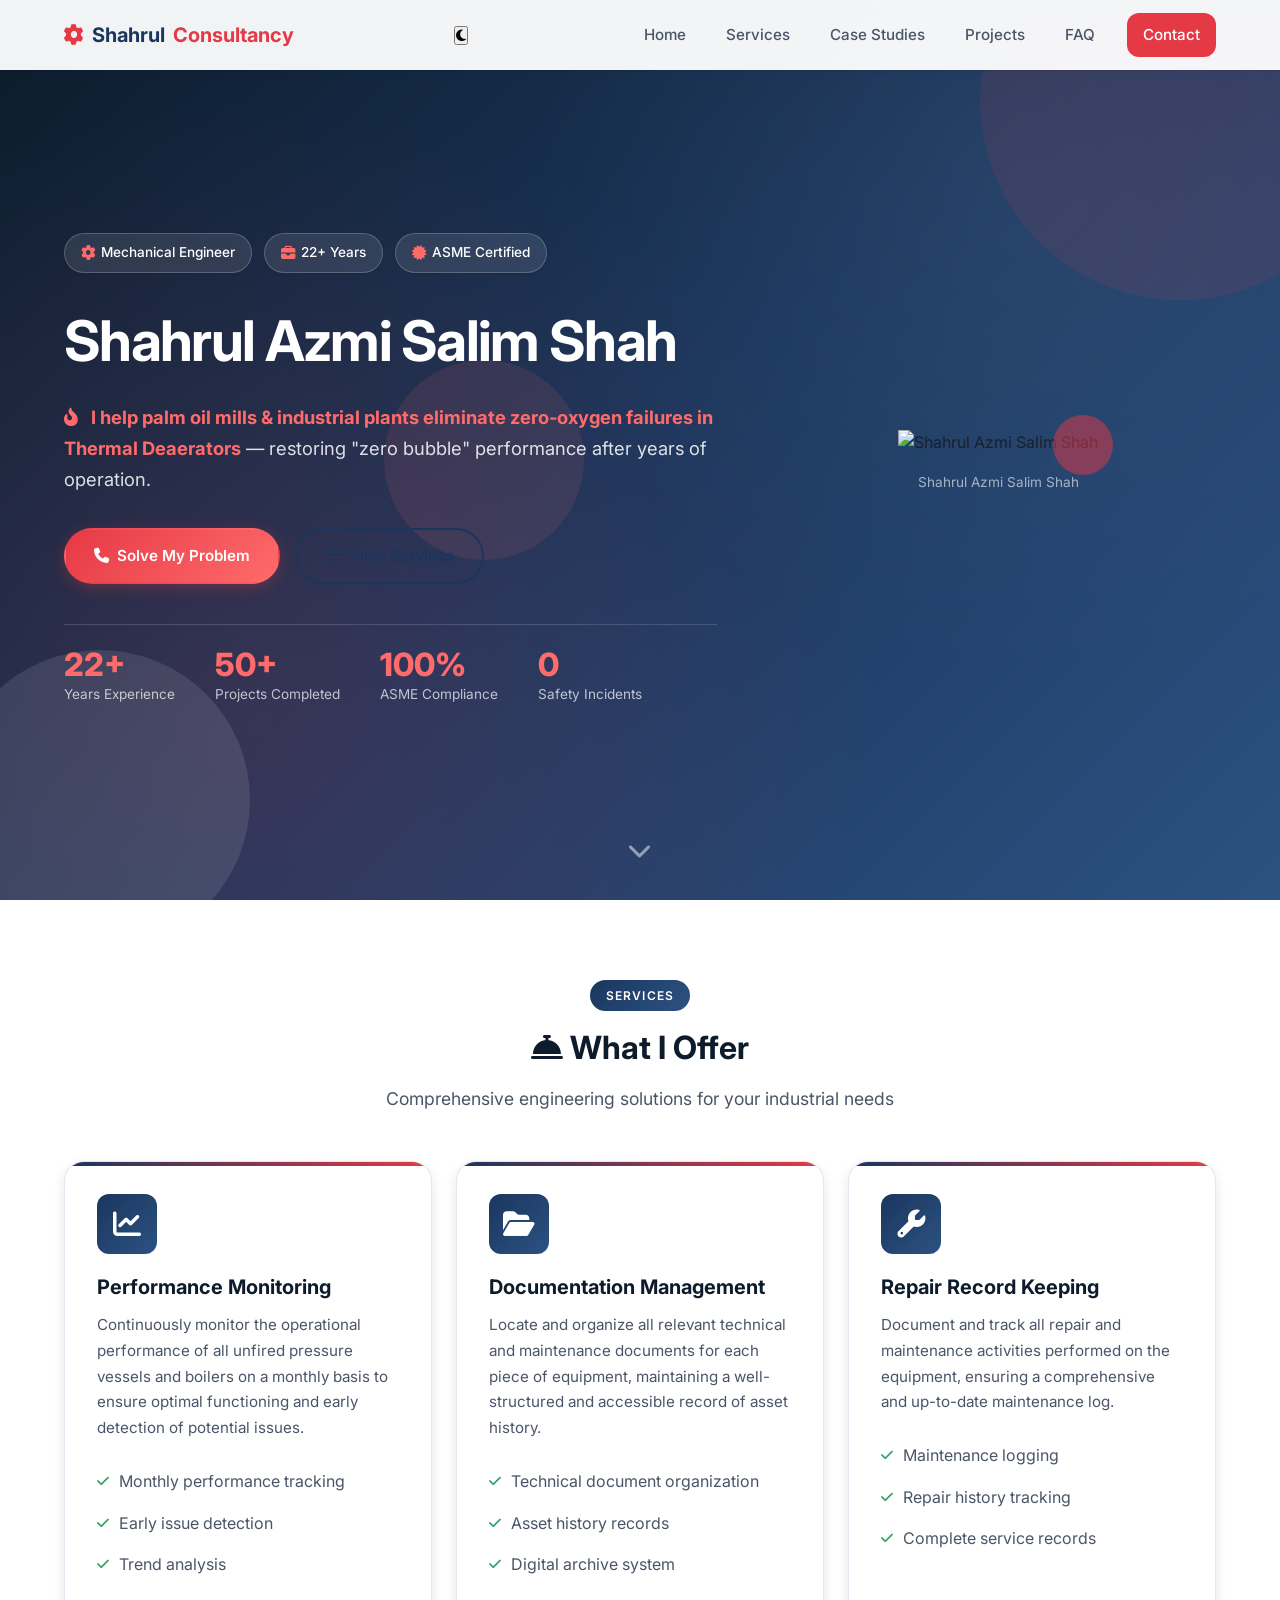
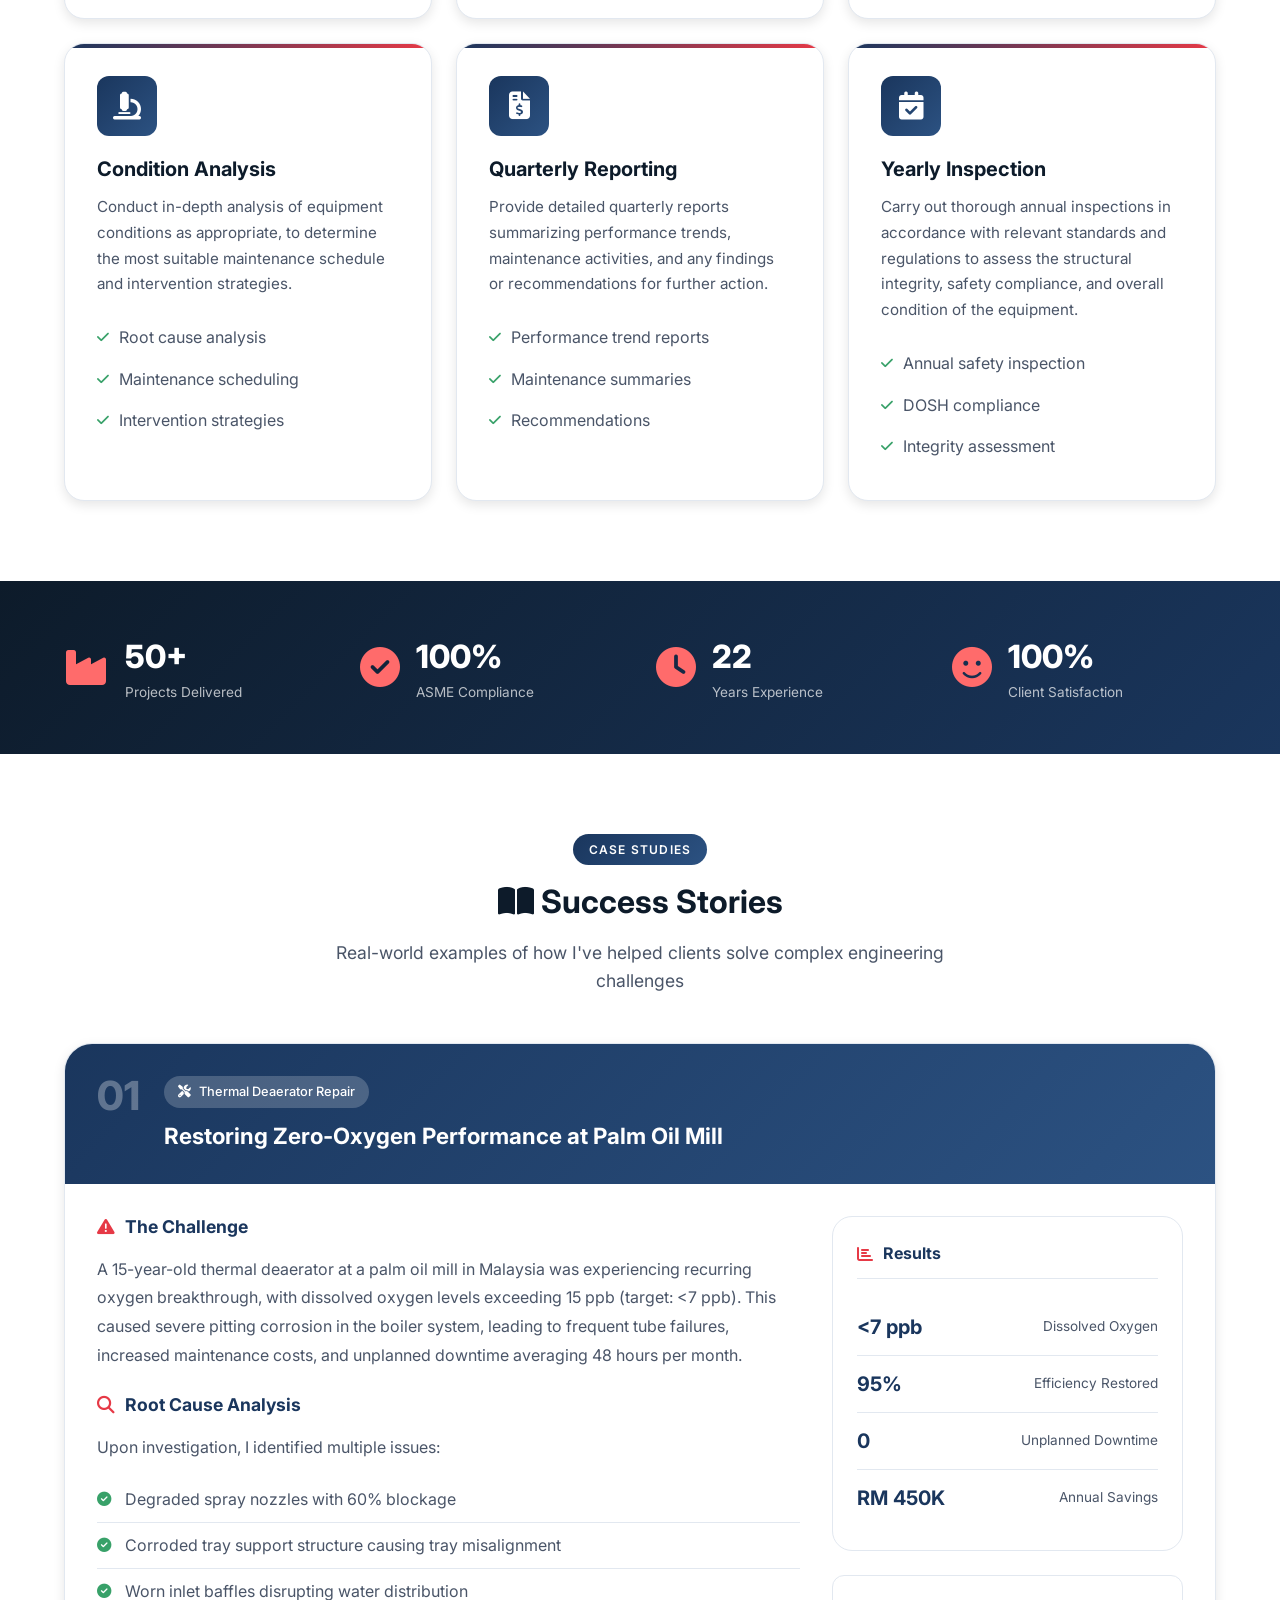
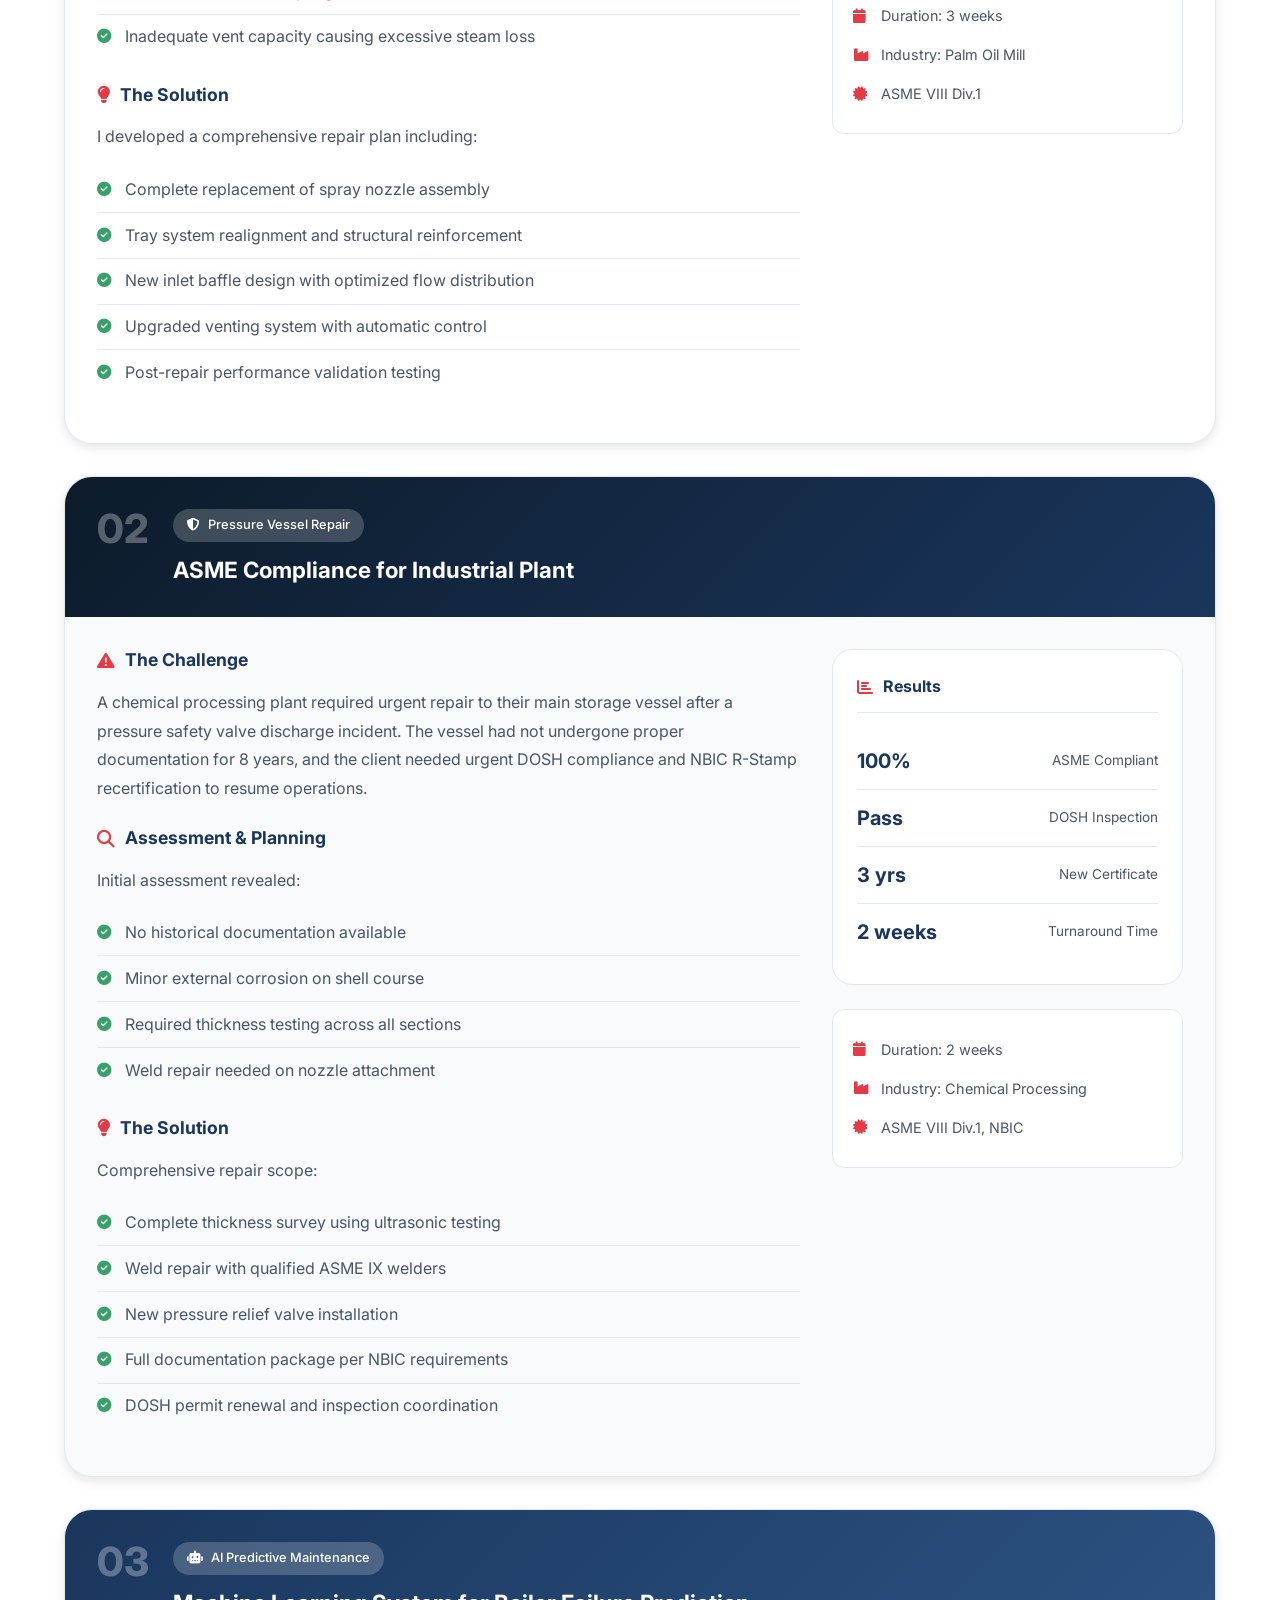
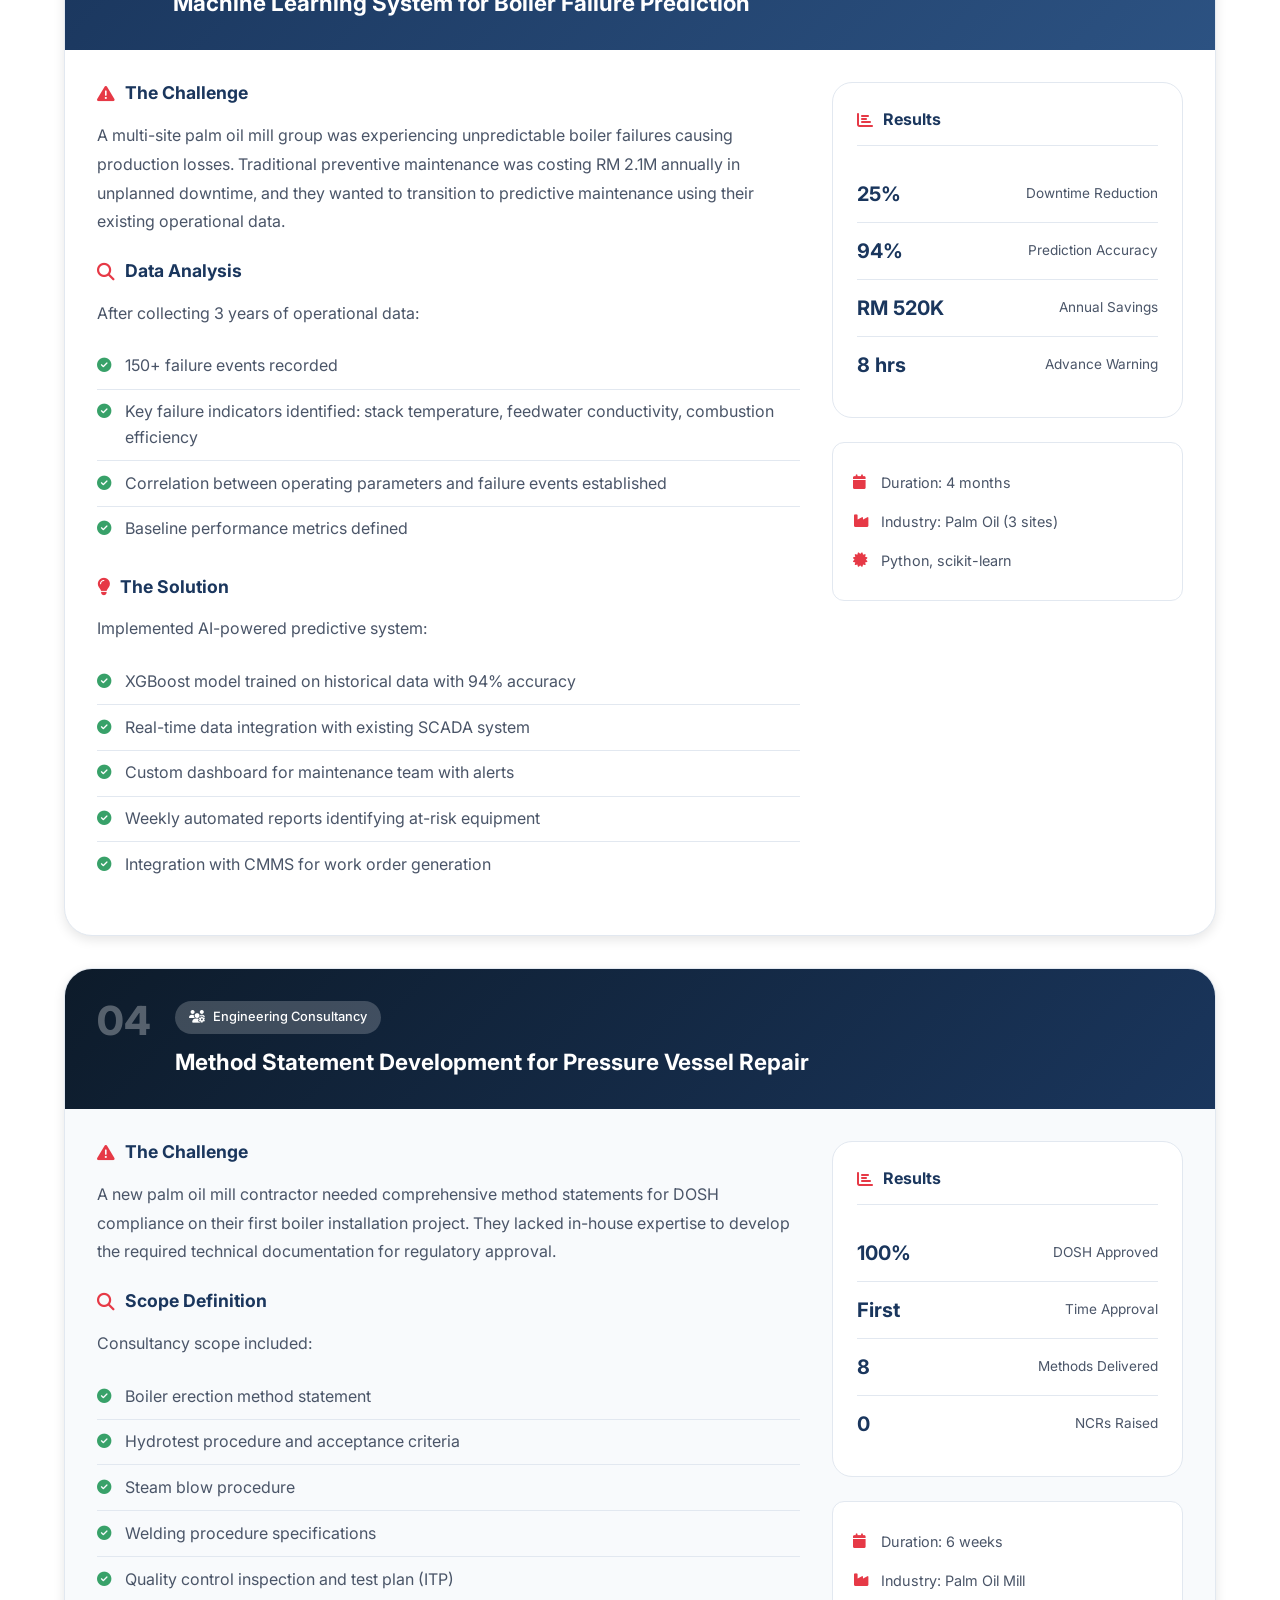
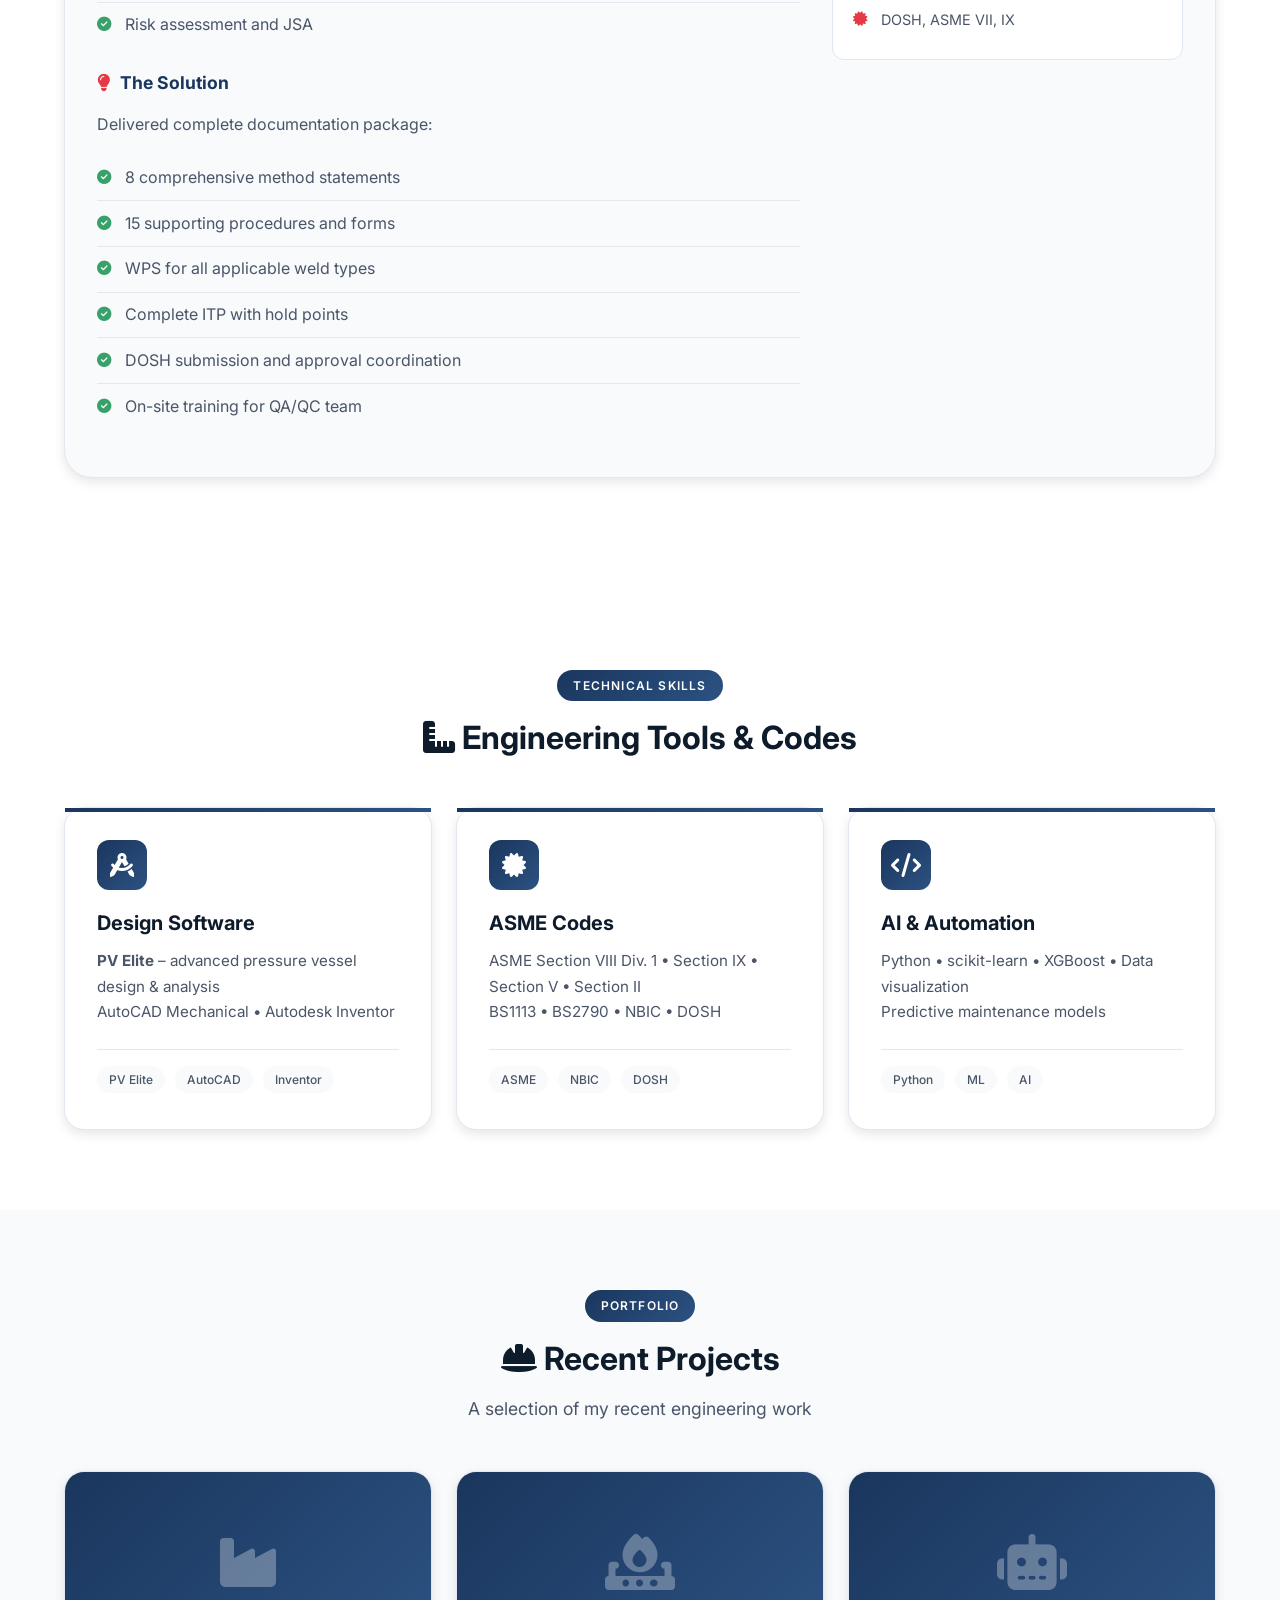
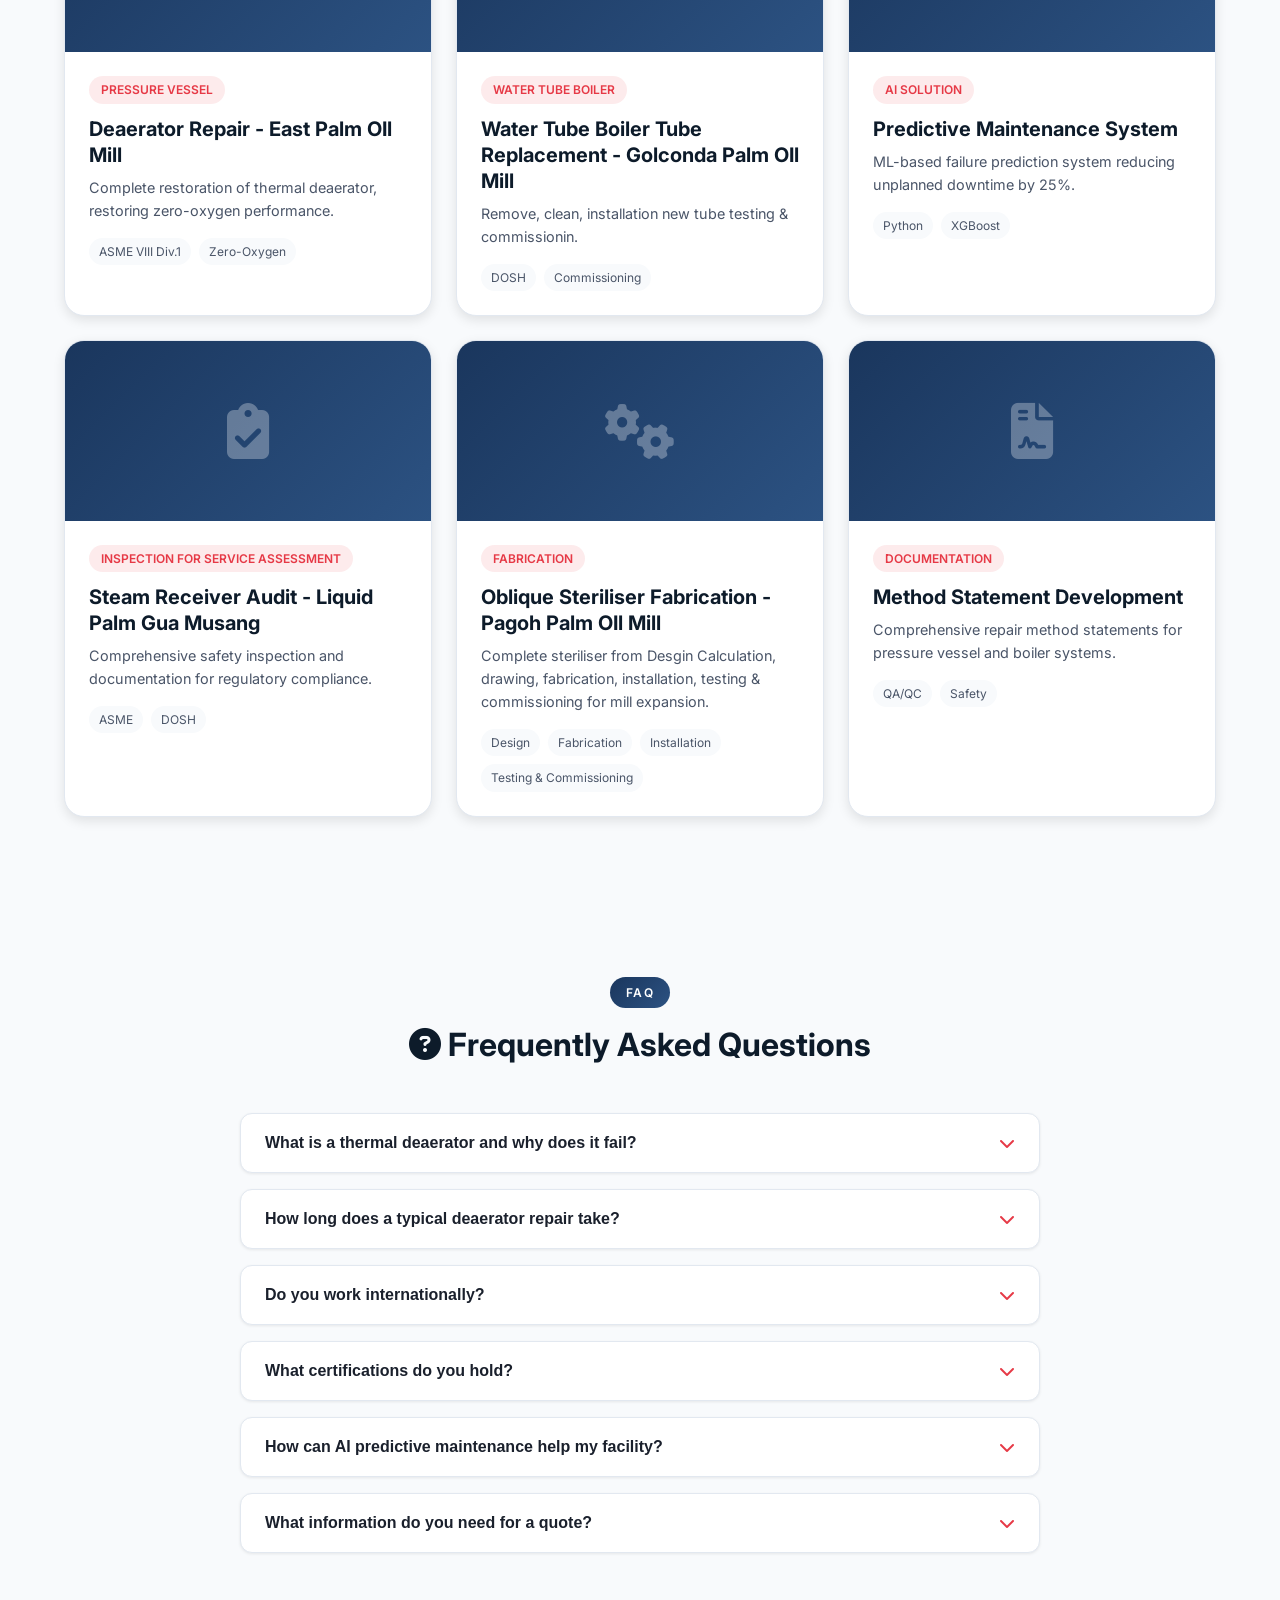
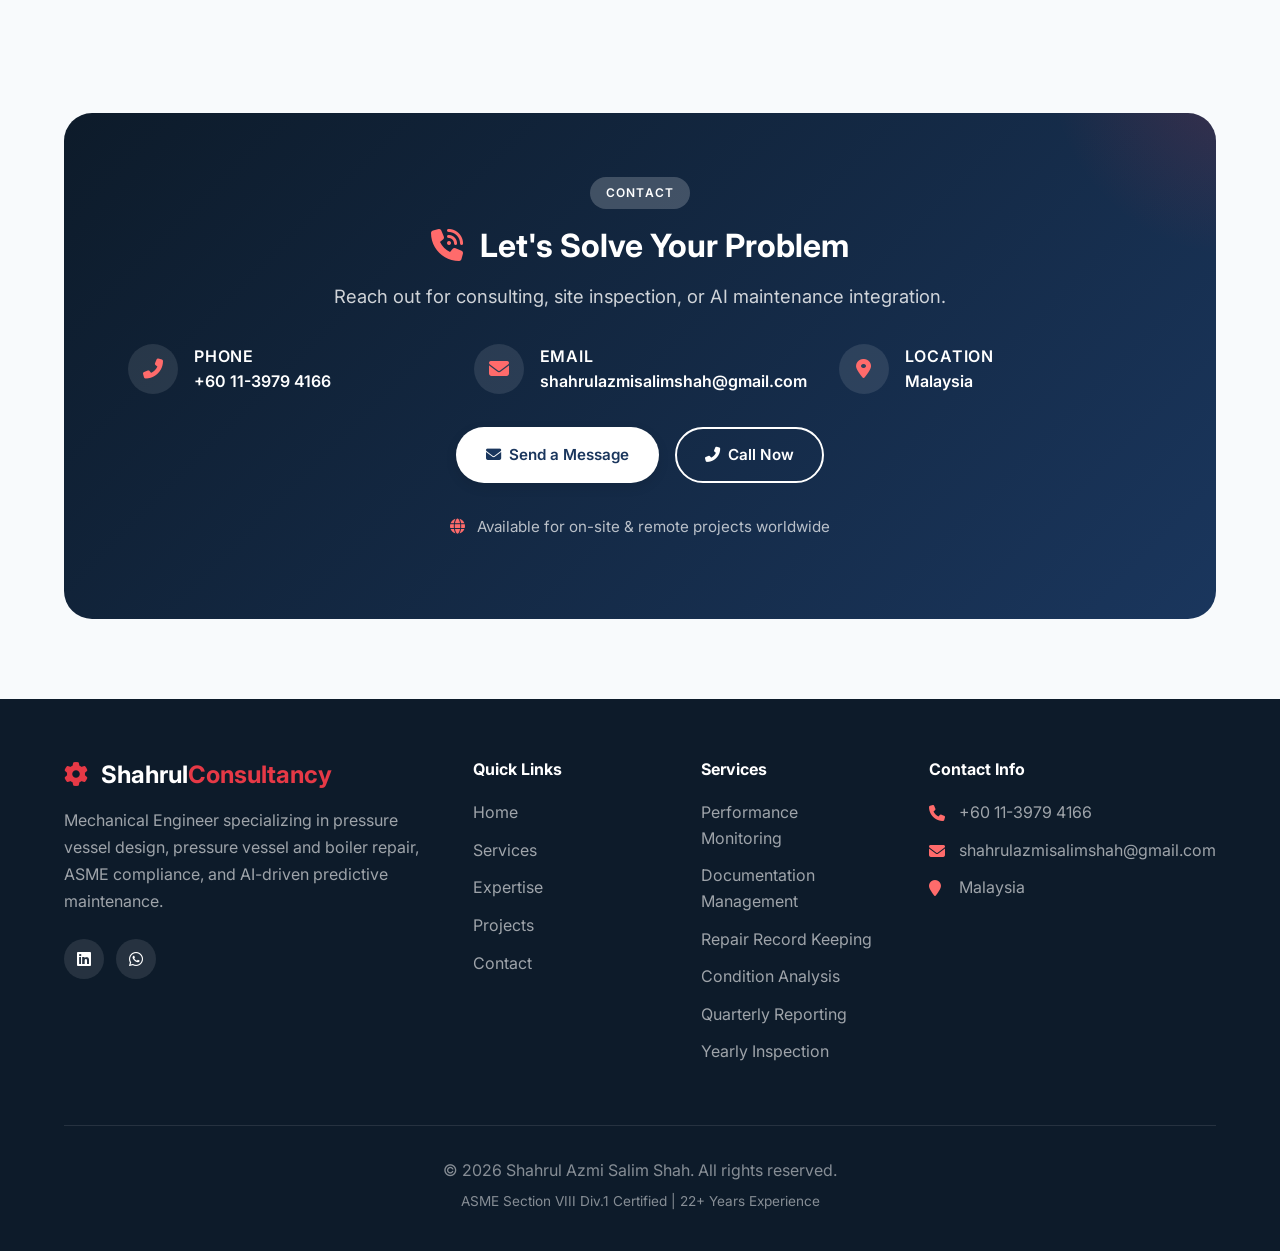
==== index.html @ de602110 "Implement dark mode toggle and update text elements Added dark mode toggle functionality and updated" ====
<!DOCTYPE html>
<html lang="en">
<head>
  <meta charset="UTF-8">
  <meta name="viewport" content="width=device-width, initial-scale=1.0">
  <title>Shahrul Azmi Salim Shah | Mechanical Engineer – Pressure Vessel & Boiler Repiar Specialist</title>
  <meta name="description" content="22+ years expertise in pressure vessel design and boiler repair, ASME pressure vessels, steam boilers, and AI predictive maintenance. I restore zero-oxygen performance for palm oil mills.">
  <link rel="stylesheet" href="style.css">
  <link href="https://fonts.googleapis.com/css2?family=Inter:opsz,wght@14..32,300;14..32,400;14..32,500;14..32,600;14..32,700;14..32,800&display=swap" rel="stylesheet">
  <link rel="stylesheet" href="https://cdnjs.cloudflare.com/ajax/libs/font-awesome/6.5.1/css/all.min.css">
  <link rel="icon" type="image/svg+xml" href="data:image/svg+xml,<svg xmlns='http://www.w3.org/2000/svg' viewBox='0 0 100 100'><text y='.9em' font-size='90'>⚙️</text></svg>">
</head>
<body>

<!-- Navigation -->
<nav class="navbar" id="navbar">
  <div class="container nav-container">
    <a href="#" class="nav-logo">
      <i class="fas fa-cog"></i> Shahrul<span>Consultancy</span>
    </a>
    <button class="theme-toggle" id="themeToggle" aria-label="Toggle dark mode">
      <i class="fas fa-moon"></i>
    </button>
    <button class="nav-toggle" id="navToggle" aria-label="Toggle navigation">
      <span></span>
      <span></span>
      <span></span>
    </button>
    <ul class="nav-menu" id="navMenu">
      <li><a href="#home" class="nav-link active">Home</a></li>
      <li><a href="#services" class="nav-link">Services</a></li>
      
      <li><a href="#casestudies" class="nav-link">Case Studies</a></li>
      <li><a href="#projects" class="nav-link">Projects</a></li>
      
      <li><a href="#faq" class="nav-link">FAQ</a></li>
      <li><a href="#contact" class="nav-link nav-cta">Contact</a></li>
    </ul>
  </div>
</nav>

<!-- Hero Section -->
<header class="hero" id="home">
  <div class="hero-bg-pattern"></div>
  <div class="hero-bg-shapes">
    <div class="shape shape-1"></div>
    <div class="shape shape-2"></div>
    <div class="shape shape-3"></div>
  </div>
  <div class="container hero-grid">
    <div class="hero-content">
      <div class="badge-group">
        <span class="badge"><i class="fas fa-cog"></i> Mechanical Engineer</span>
        <span class="badge badge-accent"><i class="fas fa-briefcase"></i> 22+ Years</span>
        <span class="badge"><i class="fas fa-certificate"></i> ASME Certified</span>
      </div>
      <h1>Shahrul Azmi Salim Shah</h1>
      <p class="subhead">
        <i class="fas fa-fire-flame-curved highlight-icon"></i> <strong class="highlight">I help palm oil mills & industrial plants eliminate zero‑oxygen failures in Thermal Deaerators</strong> — restoring "zero bubble" performance after years of operation.
      </p>
      <div class="hero-buttons">
        <a href="#contact" class="btn btn-primary"><i class="fas fa-phone"></i> Solve My Problem</a>
        <a href="#services" class="btn btn-outline"><i class="fas fa-list-ul"></i> View Services</a>
      </div>
      <div class="hero-stats">
        <div class="stat-item">
          <span class="stat-number">22+</span>
          <span class="stat-label">Years Experience</span>
        </div>
        <div class="stat-item">
          <span class="stat-number">50+</span>
          <span class="stat-label">Projects Completed</span>
        </div>
        <div class="stat-item">
          <span class="stat-number">100%</span>
          <span class="stat-label">ASME Compliance</span>
        </div>
        <div class="stat-item">
          <span class="stat-number">0</span>
          <span class="stat-label">Safety Incidents</span>
        </div>
      </div>
    </div>
    <div class="hero-photo">
      <div class="photo-wrapper">
        <div class="photo-img">
          <img src="../OneDrive/Documents/folder 2026/logo/my_photo.png" alt="Shahrul Azmi Salim Shah" width="180" height="200" />
        </div>
        <div class="photo-accent"></div>
      </div>
      <p class="photo-caption">Shahrul Azmi Salim Shah</p>
    </div>
  </div>
  <div class="hero-scroll">
    <a href="#services">
      <i class="fas fa-chevron-down"></i>
    </a>
  </div>
</header>

<main>
  <!-- Services Section -->
  <section id="services" class="section-light">
    <div class="container">
      <div class="section-header">
        <span class="section-tag">Services</span>
        <h2><i class="fas fa-concierge-bell"></i> What I Offer</h2>
        <p class="section-desc">Comprehensive engineering solutions for your industrial needs</p>
      </div>
      <div class="services-grid">
        <div class="service-card">
          <div class="service-icon"><i class="fas fa-chart-line"></i></div>
          <h3>Performance Monitoring</h3>
          <p>Continuously monitor the operational performance of all unfired pressure vessels and boilers on a monthly basis to ensure optimal functioning and early detection of potential issues.</p>
          <ul class="service-features">
            <li><i class="fas fa-check"></i> Monthly performance tracking</li>
            <li><i class="fas fa-check"></i> Early issue detection</li>
            <li><i class="fas fa-check"></i> Trend analysis</li>
          </ul>
        </div>
        <div class="service-card">
          <div class="service-icon"><i class="fas fa-folder-open"></i></div>
          <h3>Documentation Management</h3>
          <p>Locate and organize all relevant technical and maintenance documents for each piece of equipment, maintaining a well-structured and accessible record of asset history.</p>
          <ul class="service-features">
            <li><i class="fas fa-check"></i> Technical document organization</li>
            <li><i class="fas fa-check"></i> Asset history records</li>
            <li><i class="fas fa-check"></i> Digital archive system</li>
          </ul>
        </div>
        <div class="service-card">
          <div class="service-icon"><i class="fas fa-wrench"></i></div>
          <h3>Repair Record Keeping</h3>
          <p>Document and track all repair and maintenance activities performed on the equipment, ensuring a comprehensive and up-to-date maintenance log.</p>
          <ul class="service-features">
            <li><i class="fas fa-check"></i> Maintenance logging</li>
            <li><i class="fas fa-check"></i> Repair history tracking</li>
            <li><i class="fas fa-check"></i> Complete service records</li>
          </ul>
        </div>
        <div class="service-card">
          <div class="service-icon"><i class="fas fa-microscope"></i></div>
          <h3>Condition Analysis</h3>
          <p>Conduct in-depth analysis of equipment conditions as appropriate, to determine the most suitable maintenance schedule and intervention strategies.</p>
          <ul class="service-features">
            <li><i class="fas fa-check"></i> Root cause analysis</li>
            <li><i class="fas fa-check"></i> Maintenance scheduling</li>
            <li><i class="fas fa-check"></i> Intervention strategies</li>
          </ul>
        </div>
        <div class="service-card">
          <div class="service-icon"><i class="fas fa-file-invoice-dollar"></i></div>
          <h3>Quarterly Reporting</h3>
          <p>Provide detailed quarterly reports summarizing performance trends, maintenance activities, and any findings or recommendations for further action.</p>
          <ul class="service-features">
            <li><i class="fas fa-check"></i> Performance trend reports</li>
            <li><i class="fas fa-check"></i> Maintenance summaries</li>
            <li><i class="fas fa-check"></i> Recommendations</li>
          </ul>
        </div>
        <div class="service-card">
          <div class="service-icon"><i class="fas fa-calendar-check"></i></div>
          <h3>Yearly Inspection</h3>
          <p>Carry out thorough annual inspections in accordance with relevant standards and regulations to assess the structural integrity, safety compliance, and overall condition of the equipment.</p>
          <ul class="service-features">
            <li><i class="fas fa-check"></i> Annual safety inspection</li>
            <li><i class="fas fa-check"></i> DOSH compliance</li>
            <li><i class="fas fa-check"></i> Integrity assessment</li>
          </ul>
        </div>
      </div>
    </div>
  </section>

  <!-- Stats Banner -->
  <section class="stats-banner">
    <div class="container">
      <div class="stats-grid">
        <div class="stat-banner-item">
          <i class="fas fa-industry"></i>
          <div class="stat-banner-content">
            <span class="stat-banner-number">50+</span>
            <span class="stat-banner-label">Projects Delivered</span>
          </div>
        </div>
        <div class="stat-banner-item">
          <i class="fas fa-check-circle"></i>
          <div class="stat-banner-content">
            <span class="stat-banner-number">100%</span>
            <span class="stat-banner-label">ASME Compliance</span>
          </div>
        </div>
        <div class="stat-banner-item">
          <i class="fas fa-clock"></i>
          <div class="stat-banner-content">
            <span class="stat-banner-number">22</span>
            <span class="stat-banner-label">Years Experience</span>
          </div>
        </div>
        <div class="stat-banner-item">
          <i class="fas fa-smile"></i>
          <div class="stat-banner-content">
            <span class="stat-banner-number">100%</span>
            <span class="stat-banner-label">Client Satisfaction</span>
          </div>
        </div>
      </div>
    </div>
  </section>

  <!-- Case Studies Section -->
  <section id="casestudies" class="section-light">
    <div class="container">
      <div class="section-header">
        <span class="section-tag">Case Studies</span>
        <h2><i class="fas fa-book-open"></i> Success Stories</h2>
        <p class="section-desc">Real-world examples of how I've helped clients solve complex engineering challenges</p>
      </div>

      <!-- Case Study 1: Thermal Deaerator -->
      <div class="case-study">
        <div class="case-study-header">
          <div class="case-study-number">01</div>
          <div class="case-study-title-wrap">
            <span class="case-study-category"><i class="fas fa-tools"></i> Thermal Deaerator Repair</span>
            <h3>Restoring Zero-Oxygen Performance at Palm Oil Mill</h3>
          </div>
        </div>
        
        <div class="case-study-content">
          <div class="case-study-grid">
            <div class="case-study-main">
              <h4><i class="fas fa-exclamation-triangle"></i> The Challenge</h4>
              <p>A 15-year-old thermal deaerator at a palm oil mill in Malaysia was experiencing recurring oxygen breakthrough, with dissolved oxygen levels exceeding 15 ppb (target: &lt;7 ppb). This caused severe pitting corrosion in the boiler system, leading to frequent tube failures, increased maintenance costs, and unplanned downtime averaging 48 hours per month.</p>
              
              <h4><i class="fas fa-search"></i> Root Cause Analysis</h4>
              <p>Upon investigation, I identified multiple issues:</p>
              <ul class="case-study-list">
                <li>Degraded spray nozzles with 60% blockage</li>
                <li>Corroded tray support structure causing tray misalignment</li>
                <li>Worn inlet baffles disrupting water distribution</li>
                <li>Inadequate vent capacity causing excessive steam loss</li>
              </ul>

              <h4><i class="fas fa-lightbulb"></i> The Solution</h4>
              <p>I developed a comprehensive repair plan including:</p>
              <ul class="case-study-list">
                <li>Complete replacement of spray nozzle assembly</li>
                <li>Tray system realignment and structural reinforcement</li>
                <li>New inlet baffle design with optimized flow distribution</li>
                <li>Upgraded venting system with automatic control</li>
                <li>Post-repair performance validation testing</li>
              </ul>
            </div>
            <div class="case-study-sidebar">
              <div class="case-study-stats">
                <h5><i class="fas fa-chart-bar"></i> Results</h5>
                <div class="case-stat">
                  <span class="case-stat-value">&lt;7 ppb</span>
                  <span class="case-stat-label">Dissolved Oxygen</span>
                </div>
                <div class="case-stat">
                  <span class="case-stat-value">95%</span>
                  <span class="case-stat-label">Efficiency Restored</span>
                </div>
                <div class="case-stat">
                  <span class="case-stat-value">0</span>
                  <span class="case-stat-label">Unplanned Downtime</span>
                </div>
                <div class="case-stat">
                  <span class="case-stat-value">RM 450K</span>
                  <span class="case-stat-label">Annual Savings</span>
                </div>
              </div>
              <div class="case-study-meta">
                <div class="meta-item">
                  <i class="fas fa-calendar"></i>
                  <span>Duration: 3 weeks</span>
                </div>
                <div class="meta-item">
                  <i class="fas fa-industry"></i>
                  <span>Industry: Palm Oil Mill</span>
                </div>
                <div class="meta-item">
                  <i class="fas fa-certificate"></i>
                  <span>ASME VIII Div.1</span>
                </div>
              </div>
            </div>
          </div>
        </div>
      </div>

      <!-- Case Study 2: Pressure Vessel -->
      <div class="case-study case-study-alt">
        <div class="case-study-header">
          <div class="case-study-number">02</div>
          <div class="case-study-title-wrap">
            <span class="case-study-category"><i class="fas fa-shield-alt"></i> Pressure Vessel Repair</span>
            <h3>ASME Compliance for Industrial Plant</h3>
          </div>
        </div>

        <div class="case-study-content">
          <div class="case-study-grid">
            <div class="case-study-main">
              <h4><i class="fas fa-exclamation-triangle"></i> The Challenge</h4>
              <p>A chemical processing plant required urgent repair to their main storage vessel after a pressure safety valve discharge incident. The vessel had not undergone proper documentation for 8 years, and the client needed urgent DOSH compliance and NBIC R-Stamp recertification to resume operations.</p>
              
              <h4><i class="fas fa-search"></i> Assessment & Planning</h4>
              <p>Initial assessment revealed:</p>
              <ul class="case-study-list">
                <li>No historical documentation available</li>
                <li>Minor external corrosion on shell course</li>
                <li>Required thickness testing across all sections</li>
                <li>Weld repair needed on nozzle attachment</li>
              </ul>

              <h4><i class="fas fa-lightbulb"></i> The Solution</h4>
              <p>Comprehensive repair scope:</p>
              <ul class="case-study-list">
                <li>Complete thickness survey using ultrasonic testing</li>
                <li>Weld repair with qualified ASME IX welders</li>
                <li>New pressure relief valve installation</li>
                <li>Full documentation package per NBIC requirements</li>
                <li>DOSH permit renewal and inspection coordination</li>
              </ul>
            </div>
            <div class="case-study-sidebar">
              <div class="case-study-stats">
                <h5><i class="fas fa-chart-bar"></i> Results</h5>
                <div class="case-stat">
                  <span class="case-stat-value">100%</span>
                  <span class="case-stat-label">ASME Compliant</span>
                </div>
                <div class="case-stat">
                  <span class="case-stat-value">Pass</span>
                  <span class="case-stat-label">DOSH Inspection</span>
                </div>
                <div class="case-stat">
                  <span class="case-stat-value">3 yrs</span>
                  <span class="case-stat-label">New Certificate</span>
                </div>
                <div class="case-stat">
                  <span class="case-stat-value">2 weeks</span>
                  <span class="case-stat-label">Turnaround Time</span>
                </div>
              </div>
              <div class="case-study-meta">
                <div class="meta-item">
                  <i class="fas fa-calendar"></i>
                  <span>Duration: 2 weeks</span>
                </div>
                <div class="meta-item">
                  <i class="fas fa-industry"></i>
                  <span>Industry: Chemical Processing</span>
                </div>
                <div class="meta-item">
                  <i class="fas fa-certificate"></i>
                  <span>ASME VIII Div.1, NBIC</span>
                </div>
              </div>
            </div>
          </div>
        </div>
      </div>

      <!-- Case Study 3: AI Predictive Maintenance -->
      <div class="case-study">
        <div class="case-study-header">
          <div class="case-study-number">03</div>
          <div class="case-study-title-wrap">
            <span class="case-study-category"><i class="fas fa-robot"></i> AI Predictive Maintenance</span>
            <h3>Machine Learning System for Boiler Failure Prediction</h3>
          </div>
        </div>
        
        <div class="case-study-content">
          <div class="case-study-grid">
            <div class="case-study-main">
              <h4><i class="fas fa-exclamation-triangle"></i> The Challenge</h4>
              <p>A multi-site palm oil mill group was experiencing unpredictable boiler failures causing production losses. Traditional preventive maintenance was costing RM 2.1M annually in unplanned downtime, and they wanted to transition to predictive maintenance using their existing operational data.</p>
              
              <h4><i class="fas fa-search"></i> Data Analysis</h4>
              <p>After collecting 3 years of operational data:</p>
              <ul class="case-study-list">
                <li>150+ failure events recorded</li>
                <li>Key failure indicators identified: stack temperature, feedwater conductivity, combustion efficiency</li>
                <li>Correlation between operating parameters and failure events established</li>
                <li>Baseline performance metrics defined</li>
              </ul>

              <h4><i class="fas fa-lightbulb"></i> The Solution</h4>
              <p>Implemented AI-powered predictive system:</p>
              <ul class="case-study-list">
                <li>XGBoost model trained on historical data with 94% accuracy</li>
                <li>Real-time data integration with existing SCADA system</li>
                <li>Custom dashboard for maintenance team with alerts</li>
                <li>Weekly automated reports identifying at-risk equipment</li>
                <li>Integration with CMMS for work order generation</li>
              </ul>
            </div>
            <div class="case-study-sidebar">
              <div class="case-study-stats">
                <h5><i class="fas fa-chart-bar"></i> Results</h5>
                <div class="case-stat">
                  <span class="case-stat-value">25%</span>
                  <span class="case-stat-label">Downtime Reduction</span>
                </div>
                <div class="case-stat">
                  <span class="case-stat-value">94%</span>
                  <span class="case-stat-label">Prediction Accuracy</span>
                </div>
                <div class="case-stat">
                  <span class="case-stat-value">RM 520K</span>
                  <span class="case-stat-label">Annual Savings</span>
                </div>
                <div class="case-stat">
                  <span class="case-stat-value">8 hrs</span>
                  <span class="case-stat-label">Advance Warning</span>
                </div>
              </div>
              <div class="case-study-meta">
                <div class="meta-item">
                  <i class="fas fa-calendar"></i>
                  <span>Duration: 4 months</span>
                </div>
                <div class="meta-item">
                  <i class="fas fa-industry"></i>
                  <span>Industry: Palm Oil (3 sites)</span>
                </div>
                <div class="meta-item">
                  <i class="fas fa-certificate"></i>
                  <span>Python, scikit-learn</span>
                </div>
              </div>
            </div>
          </div>
        </div>
      </div>

      <!-- Case Study 4: Consultancy -->
      <div class="case-study case-study-alt">
        <div class="case-study-header">
          <div class="case-study-number">04</div>
          <div class="case-study-title-wrap">
            <span class="case-study-category"><i class="fas fa-users-cog"></i> Engineering Consultancy</span>
            <h3>Method Statement Development for Pressure Vessel Repair</h3>
          </div>
        </div>
        
        <div class="case-study-content">
          <div class="case-study-grid">
            <div class="case-study-main">
              <h4><i class="fas fa-exclamation-triangle"></i> The Challenge</h4>
              <p>A new palm oil mill contractor needed comprehensive method statements for DOSH compliance on their first boiler installation project. They lacked in-house expertise to develop the required technical documentation for regulatory approval.</p>
              
              <h4><i class="fas fa-search"></i> Scope Definition</h4>
              <p>Consultancy scope included:</p>
              <ul class="case-study-list">
                <li>Boiler erection method statement</li>
                <li>Hydrotest procedure and acceptance criteria</li>
                <li>Steam blow procedure</li>
                <li>Welding procedure specifications</li>
                <li>Quality control inspection and test plan (ITP)</li>
                <li>Risk assessment and JSA</li>
              </ul>

              <h4><i class="fas fa-lightbulb"></i> The Solution</h4>
              <p>Delivered complete documentation package:</p>
              <ul class="case-study-list">
                <li>8 comprehensive method statements</li>
                <li>15 supporting procedures and forms</li>
                <li>WPS for all applicable weld types</li>
                <li>Complete ITP with hold points</li>
                <li>DOSH submission and approval coordination</li>
                <li>On-site training for QA/QC team</li>
              </ul>
            </div>
            <div class="case-study-sidebar">
              <div class="case-study-stats">
                <h5><i class="fas fa-chart-bar"></i> Results</h5>
                <div class="case-stat">
                  <span class="case-stat-value">100%</span>
                  <span class="case-stat-label">DOSH Approved</span>
                </div>
                <div class="case-stat">
                  <span class="case-stat-value">First</span>
                  <span class="case-stat-label">Time Approval</span>
                </div>
                <div class="case-stat">
                  <span class="case-stat-value">8</span>
                  <span class="case-stat-label">Methods Delivered</span>
                </div>
                <div class="case-stat">
                  <span class="case-stat-value">0</span>
                  <span class="case-stat-label">NCRs Raised</span>
                </div>
              </div>
              <div class="case-study-meta">
                <div class="meta-item">
                  <i class="fas fa-calendar"></i>
                  <span>Duration: 6 weeks</span>
                </div>
                <div class="meta-item">
                  <i class="fas fa-industry"></i>
                  <span>Industry: Palm Oil Mill</span>
                </div>
                <div class="meta-item">
                  <i class="fas fa-certificate"></i>
                  <span>DOSH, ASME VII, IX</span>
                </div>
              </div>
            </div>
          </div>
        </div>
      </div>

    </div>
  </section>

  <!-- Skills & Tools -->
  <section class="section-light">
    <div class="container">
      <div class="section-header">
        <span class="section-tag">Technical Skills</span>
        <h2><i class="fas fa-ruler-combined"></i> Engineering Tools & Codes</h2>
      </div>
      <div class="skills-grid">
        <div class="skill-card">
          <div class="card-icon"><i class="fas fa-drafting-compass"></i></div>
          <h3>Design Software</h3>
          <p><strong>PV Elite</strong> – advanced pressure vessel design & analysis<br>
          AutoCAD Mechanical • Autodesk Inventor</p>
          <div class="card-footer">
            <span class="card-tag">PV Elite</span>
            <span class="card-tag">AutoCAD</span>
            <span class="card-tag">Inventor</span>
          </div>
        </div>
        <div class="skill-card">
          <div class="card-icon"><i class="fas fa-certificate"></i></div>
          <h3>ASME Codes</h3>
          <p>ASME Section VIII Div. 1 • Section IX • Section V • Section II<br>
          BS1113 • BS2790 • NBIC • DOSH</p>
          <div class="card-footer">
            <span class="card-tag">ASME</span>
            <span class="card-tag">NBIC</span>
            <span class="card-tag">DOSH</span>
          </div>
        </div>
        <div class="skill-card">
          <div class="card-icon"><i class="fas fa-code"></i></div>
          <h3>AI & Automation</h3>
          <p>Python • scikit-learn • XGBoost • Data visualization<br>
          Predictive maintenance models</p>
          <div class="card-footer">
            <span class="card-tag">Python</span>
            <span class="card-tag">ML</span>
            <span class="card-tag">AI</span>
          </div>
        </div>
      </div>
    </div>
  </section>

  <!-- Projects Gallery -->
  <section id="projects" class="section-alt">
    <div class="container">
      <div class="section-header">
        <span class="section-tag">Portfolio</span>
        <h2><i class="fas fa-hard-hat"></i> Recent Projects</h2>
        <p class="section-desc">A selection of my recent engineering work</p>
      </div>
      <div class="projects-grid">
        <div class="project-card">
          <div class="project-image">
            <i class="fas fa-industry"></i>
          </div>
          <div class="project-content">
            <span class="project-category">Pressure Vessel</span>
            <h3>Deaerator Repair - East Palm OIl Mill</h3>
            <p>Complete restoration of thermal deaerator, restoring zero-oxygen performance.</p>
            <div class="project-tags">
              <span>ASME VIII Div.1</span>
              <span>Zero-Oxygen</span>
            </div>
          </div>
        </div>
        <div class="project-card">
          <div class="project-image">
            <i class="fas fa-fire-burner"></i>
          </div>
          <div class="project-content">
            <span class="project-category">Water Tube Boiler</span>
            <h3>Water Tube Boiler Tube  Replacement - Golconda Palm OIl Mill</h3>
            <p>Remove, clean, installation new tube testing & commissionin.</p>
            <div class="project-tags">
              <span>DOSH</span>
              <span>Commissioning</span>
            </div>
          </div>
        </div>
        <div class="project-card">
          <div class="project-image">
            <i class="fas fa-robot"></i>
          </div>
          <div class="project-content">
            <span class="project-category">AI Solution</span>
            <h3>Predictive Maintenance System</h3>
            <p>ML-based failure prediction system reducing unplanned downtime by 25%.</p>
            <div class="project-tags">
              <span>Python</span>
              <span>XGBoost</span>
            </div>
          </div>
        </div>
        <div class="project-card">
          <div class="project-image">
            <i class="fas fa-clipboard-check"></i>
          </div>
          <div class="project-content">
            <span class="project-category">Inspection for Service Assessment</span>
            <h3>Steam Receiver Audit - Liquid Palm Gua Musang </h3>
            <p>Comprehensive safety inspection and documentation for regulatory compliance.</p>
            <div class="project-tags">
              <span>ASME</span>
              <span>DOSH</span>
            </div>
          </div>
        </div>
        <div class="project-card">
          <div class="project-image">
            <i class="fas fa-cogs"></i>
          </div>
          <div class="project-content">
            <span class="project-category">Fabrication</span>
            <h3>Oblique Steriliser Fabrication - Pagoh Palm OIl Mill</h3>
            <p>Complete steriliser from Desgin Calculation, drawing,  fabrication, installation, testing & commissioning for mill expansion.</p>
            <div class="project-tags">
              <span>Design</span>
              <span>Fabrication</span>
              <span>Installation</span>
              <span>Testing & Commissioning</span>
            </div>
          </div>
        </div>
        <div class="project-card">
          <div class="project-image">
            <i class="fas fa-file-contract"></i>
          </div>
          <div class="project-content">
            <span class="project-category">Documentation</span>
            <h3>Method Statement Development</h3>
            <p>Comprehensive repair method statements for pressure vessel and boiler systems.</p>
            <div class="project-tags">
              <span>QA/QC</span>
              <span>Safety</span>
            </div>
          </div>
        </div>
      </div>
    </div>
  </section>

  <!-- FAQ Section -->
  <section id="faq" class="section-alt">
    <div class="container">
      <div class="section-header">
        <span class="section-tag">FAQ</span>
        <h2><i class="fas fa-question-circle"></i> Frequently Asked Questions</h2>
      </div>
      <div class="faq-grid">
        <div class="faq-item">
          <button class="faq-question">
            <span>What is a thermal deaerator and why does it fail?</span>
            <i class="fas fa-chevron-down"></i>
          </button>
          <div class="faq-answer">
            <p>A thermal deaerator removes dissolved oxygen from boiler feedwater to prevent corrosion. Over time, tray systems and spray nozzles degrade, reducing efficiency and allowing oxygen breakthrough. This leads to pitting corrosion, boiler tube failures, and increased maintenance costs.</p>
          </div>
        </div>
        <div class="faq-item">
          <button class="faq-question">
            <span>How long does a typical deaerator repair take?</span>
            <i class="fas fa-chevron-down"></i>
          </button>
          <div class="faq-answer">
            <p>Most deaerator repairs can be completed within 2-4 weeks, depending on the extent of damage and availability of parts. We provide a detailed timeline after initial assessment. Post-repair validation testing typically takes 1-2 days.</p>
          </div>
        </div>
        <div class="faq-item">
          <button class="faq-question">
            <span>Do you work internationally?</span>
            <i class="fas fa-chevron-down"></i>
          </button>
          <div class="faq-answer">
            <p>Yes, I provide both on-site and remote consulting services worldwide. For on-site work, I've completed projects in Malaysia, Indonesia, and surrounding regions. Remote consulting is available for documentation review, method statement development, and AI implementation guidance.</p>
          </div>
        </div>
        <div class="faq-item">
          <button class="faq-question">
            <span>What certifications do you hold?</span>
            <i class="fas fa-chevron-down"></i>
          </button>
          <div class="faq-answer">
            <p>I hold ASME certifications in Section VIII (Pressure Vessels), Section IX (Welding), Section V (Nondestructive Examination), and Section II (Materials). I'm also certified in NBIC (National Board) and familiar with DOSH regulations in Malaysia and equivalent standards in other jurisdictions.</p>
          </div>
        </div>
        <div class="faq-item">
          <button class="faq-question">
            <span>How can AI predictive maintenance help my facility?</span>
            <i class="fas fa-chevron-down"></i>
          </button>
          <div class="faq-answer">
            <p>AI-based predictive maintenance analyzes historical operational data to predict equipment failures before they occur. This can reduce unplanned downtime by 20-35%, lower maintenance costs by 10-25%, and extend equipment life. I can implement a customized solution based on your existing data infrastructure.</p>
          </div>
        </div>
        <div class="faq-item">
          <button class="faq-question">
            <span>What information do you need for a quote?</span>
            <i class="fas fa-chevron-down"></i>
          </button>
          <div class="faq-answer">
            <p>For an accurate quote, I typically need: equipment type and age, current issues/symptoms, any existing inspection reports, your timeline requirements, and site location. I offer free initial consultations to assess your needs.</p>
          </div>
        </div>
      </div>
    </div>
  </section>

  <!-- Contact Section -->
  <section id="contact" class="contact-section">
    <div class="container">
      <div class="contact-box">
        <div class="contact-decoration"></div>
        <div class="section-header" style="margin-bottom: 2rem;">
          <span class="section-tag" style="background: rgba(255,255,255,0.2);">Contact</span>
          <h2 class="contact-title" style="color: white; border: none; padding: 0;"><i class="fas fa-phone-volume"></i> Let's Solve Your Problem</h2>
          <p class="contact-subtitle">Reach out for consulting, site inspection, or AI maintenance integration.</p>
        </div>
        
        <div class="contact-details-grid">
          <div class="contact-detail-item">
            <div class="contact-detail-icon">
              <i class="fas fa-phone-alt"></i>
            </div>
            <div class="contact-detail-content">
              <span class="contact-detail-label">Phone</span>
              <a href="tel:+601139794166">+60 11-3979 4166</a>
            </div>
          </div>
          <div class="contact-detail-item">
            <div class="contact-detail-icon">
              <i class="fas fa-envelope"></i>
            </div>
            <div class="contact-detail-content">
              <span class="contact-detail-label">Email</span>
              <a href="mailto:shahrulazmisalimshah@gmail.com">shahrulazmisalimshah@gmail.com</a>
            </div>
          </div>
          <div class="contact-detail-item">
            <div class="contact-detail-icon">
              <i class="fas fa-map-marker-alt"></i>
            </div>
            <div class="contact-detail-content">
              <span class="contact-detail-label">Location</span>
              <span>Malaysia</span>
            </div>
          </div>
        </div>

        <div class="contact-buttons">
          <a href="contact.html" class="btn btn-light"><i class="fas fa-envelope"></i> Send a Message</a>
          <a href="tel:+601139794166" class="btn btn-outline-light"><i class="fas fa-phone-alt"></i> Call Now</a>
        </div>
        
        <p class="contact-location"><i class="fas fa-globe"></i> Available for on-site & remote projects worldwide</p>
      </div>
    </div>
  </section>
</main>

<!-- Footer -->
<footer class="footer">
  <div class="container">
    <div class="footer-grid">
      <div class="footer-about">
        <h3 class="footer-logo"><i class="fas fa-cog"></i> Shahrul<span>Consultancy</span></h3>
        <p>Mechanical Engineer specializing in pressure vessel design, pressure vessel and boiler repair, ASME compliance, and AI-driven predictive maintenance.</p>
        <div class="footer-social">
          <a href="#" aria-label="LinkedIn"><i class="fab fa-linkedin"></i></a>
          <a href="#" aria-label="WhatsApp"><i class="fab fa-whatsapp"></i></a>
        </div>
      </div>
      <div class="footer-links">
        <h4>Quick Links</h4>
        <ul>
          <li><a href="#home">Home</a></li>
          <li><a href="#services">Services</a></li>
          <li><a href="#expertise">Expertise</a></li>
          <li><a href="#projects">Projects</a></li>
          <li><a href="#contact">Contact</a></li>
        </ul>
      </div>
      <div class="footer-services">
        <h4>Services</h4>
        <ul>
          <li><a href="#services">Performance Monitoring</a></li>
          <li><a href="#services">Documentation Management</a></li>
          <li><a href="#services">Repair Record Keeping</a></li>
          <li><a href="#services">Condition Analysis</a></li>
          <li><a href="#services">Quarterly Reporting</a></li>
          <li><a href="#services">Yearly Inspection</a></li>
        </ul>
      </div>
      <div class="footer-contact">
        <h4>Contact Info</h4>
        <ul>
          <li><i class="fas fa-phone"></i> +60 11-3979 4166</li>
          <li><i class="fas fa-envelope"></i> shahrulazmisalimshah@gmail.com</li>
          <li><i class="fas fa-map-marker"></i> Malaysia</li>
        </ul>
      </div>
    </div>
    <div class="footer-bottom">
      <p>&copy; <span id="year"></span> Shahrul Azmi Salim Shah. All rights reserved.</p>
      <p class="footer-credentials">ASME Section VIII Div.1 Certified | 22+ Years Experience</p>
    </div>
  </div>
</footer>

<script>
  document.getElementById('year').textContent = new Date().getFullYear();

  // Mobile Navigation Toggle
  const navToggle = document.getElementById('navToggle');
  const navMenu = document.getElementById('navMenu');
  
  navToggle.addEventListener('click', () => {
    navMenu.classList.toggle('active');
    navToggle.classList.toggle('active');
  });

  // Close menu when clicking a link
  document.querySelectorAll('.nav-link').forEach(link => {
    link.addEventListener('click', () => {
      navMenu.classList.remove('active');
      navToggle.classList.remove('active');
    });
  });

  // Sticky Navbar on Scroll
  const navbar = document.getElementById('navbar');
  window.addEventListener('scroll', () => {
    if (window.scrollY > 50) {
      navbar.classList.add('scrolled');
    } else {
      navbar.classList.remove('scrolled');
    }
  });

  // Active nav link on scroll
  const sections = document.querySelectorAll('section[id]');
  const navLinks = document.querySelectorAll('.nav-link');
  
  window.addEventListener('scroll', () => {
    let current = '';
    sections.forEach(section => {
      const sectionTop = section.offsetTop - 100;
      if (scrollY >= sectionTop) {
        current = section.getAttribute('id');
      }
    });
    
    navLinks.forEach(link => {
      link.classList.remove('active');
      if (link.getAttribute('href').slice(1) === current) {
        link.classList.add('active');
      }
    });
  });

  // FAQ Accordion
  document.querySelectorAll('.faq-question').forEach(button => {
    button.addEventListener('click', () => {
      const faqItem = button.parentElement;
      faqItem.classList.toggle('active');
    });
  });

  // Smooth scroll for anchor links
  document.querySelectorAll('a[href^="#"]').forEach(anchor => {
    anchor.addEventListener('click', function(e) {
      const targetId = this.getAttribute('href');
      if(targetId === "#" || targetId === "") return;
      const target = document.querySelector(targetId);
      if(target) {
        e.preventDefault();
        target.scrollIntoView({ behavior: 'smooth', block: 'start' });
      }
    });
  });

  // Dark Mode Toggle
  const themeToggle = document.getElementById('themeToggle');
  const themeIcon = themeToggle.querySelector('i');
  
  // Check saved theme preference
  const savedTheme = localStorage.getItem('theme');
  if (savedTheme === 'dark') {
    document.documentElement.setAttribute('data-theme', 'dark');
    themeIcon.classList.remove('fa-moon');
    themeIcon.classList.add('fa-sun');
  }
  
  themeToggle.addEventListener('click', () => {
    const currentTheme = document.documentElement.getAttribute('data-theme');
    const newTheme = currentTheme === 'dark' ? 'light' : 'dark';
    
    if (newTheme === 'dark') {
      document.documentElement.setAttribute('data-theme', 'dark');
      themeIcon.classList.remove('fa-moon');
      themeIcon.classList.add('fa-sun');
      localStorage.setItem('theme', 'dark');
    } else {
      document.documentElement.removeAttribute('data-theme');
      themeIcon.classList.remove('fa-sun');
      themeIcon.classList.add('fa-moon');
      localStorage.setItem('theme', 'light');
    }
  });
</script>

</body>
</html>
---- style.css ----
/* ============================================
   PROFESSIONAL ENGINEERING PORTFOLIO
   ============================================ */

:root {
  /* Primary Colors */
  --primary: #1a365d;
  --primary-light: #2c5282;
  --primary-dark: #0d1b2a;
  --primary-rgba: rgba(26, 54, 93, 0.1);
  
  /* Accent Colors */
  --accent: #e63946;
  --accent-light: #ff6b6b;
  --accent-dark: #c1121f;
  --accent-rgba: rgba(230, 57, 70, 0.1);
  
  /* Neutral Colors */
  --bg-light: #f8fafc;
  --bg-white: #ffffff;
  --bg-alt: #edf2f7;
  --text-dark: #1a202c;
  --text-muted: #4a5568;
  --text-light: #718096;
  --border: #e2e8f0;
  
  /* Functional */
  --success: #38a169;
  --shadow-sm: 0 1px 3px rgba(0,0,0,0.08);
  --shadow-md: 0 4px 12px rgba(0,0,0,0.1);
  --shadow-lg: 0 10px 30px rgba(0,0,0,0.12);
  --shadow-xl: 0 20px 60px rgba(0,0,0,0.15);
  --radius-sm: 6px;
  --radius-md: 12px;
  --radius-lg: 20px;
  --radius-xl: 28px;
  --radius-full: 50px;
  
  /* Transitions */
  --transition: all 0.3s ease;
  --transition-slow: all 0.5s ease;
}

* {
  margin: 0;
  padding: 0;
  box-sizing: border-box;
}

html {
  scroll-behavior: smooth;
}

body {
  font-family: 'Inter', -apple-system, BlinkMacSystemFont, sans-serif;
  background-color: var(--bg-light);
  color: var(--text-dark);
  line-height: 1.6;
  font-size: 16px;
  overflow-x: hidden;
}

.container {
  max-width: 1200px;
  margin: 0 auto;
  padding: 0 24px;
}

/* ============================================
   TYPOGRAPHY
   ============================================ */
h1, h2, h3, h4 {
  font-weight: 700;
  line-height: 1.3;
  color: var(--primary-dark);
}

h1 {
  font-size: 3rem;
  letter-spacing: -0.03em;
  margin-bottom: 1rem;
}

h2 {
  font-size: 2rem;
  margin-bottom: 1rem;
}

h3 {
  font-size: 1.25rem;
  margin-bottom: 0.75rem;
}

h4 {
  font-size: 1.1rem;
  margin-bottom: 0.75rem;
}

p {
  color: var(--text-muted);
  margin-bottom: 1rem;
}

a {
  text-decoration: none;
  transition: var(--transition);
}

/* Section Header */
.section-header {
  text-align: center;
  margin-bottom: 3rem;
  max-width: 700px;
  margin-left: auto;
  margin-right: auto;
}

.section-tag {
  display: inline-block;
  background: linear-gradient(135deg, var(--primary), var(--primary-light));
  color: white;
  font-size: 0.75rem;
  font-weight: 600;
  text-transform: uppercase;
  letter-spacing: 0.1em;
  padding: 6px 16px;
  border-radius: var(--radius-full);
  margin-bottom: 1rem;
}

.section-header h2 {
  border: none;
  padding: 0;
}

.section-desc {
  font-size: 1.1rem;
  color: var(--text-muted);
  margin-top: 0.5rem;
}

/* ============================================
   NAVIGATION
   ============================================ */
.navbar {
  position: fixed;
  top: 0;
  left: 0;
  right: 0;
  z-index: 1000;
  background: rgba(255, 255, 255, 0.95);
  backdrop-filter: blur(10px);
  box-shadow: var(--shadow-sm);
  transition: var(--transition);
}

.navbar.scrolled {
  box-shadow: var(--shadow-md);
}

.nav-container {
  display: flex;
  align-items: center;
  justify-content: space-between;
  height: 70px;
}

.nav-logo {
  display: flex;
  align-items: center;
  gap: 8px;
  font-size: 1.25rem;
  font-weight: 700;
  color: var(--primary);
}

.nav-logo i {
  color: var(--accent);
}

.nav-logo span {
  color: var(--accent);
}

.nav-menu {
  display: flex;
  align-items: center;
  gap: 8px;
  list-style: none;
}

.nav-link {
  display: block;
  padding: 10px 16px;
  color: var(--text-muted);
  font-weight: 500;
  font-size: 0.95rem;
  border-radius: var(--radius-md);
  transition: var(--transition);
}

.nav-link:hover,
.nav-link.active {
  color: var(--primary);
  background: var(--primary-rgba);
}

.nav-cta {
  background: var(--accent);
  color: white !important;
  margin-left: 8px;
}

.nav-cta:hover {
  background: var(--accent-dark);
}

.nav-toggle {
  display: none;
  flex-direction: column;
  gap: 5px;
  background: none;
  border: none;
  cursor: pointer;
  padding: 8px;
}

.nav-toggle span {
  width: 25px;
  height: 2px;
  background: var(--primary);
  transition: var(--transition);
}

/* ============================================
   BADGES & TAGS
   ============================================ */
.badge {
  display: inline-flex;
  align-items: center;
  gap: 6px;
  background: var(--bg-white);
  color: var(--text-muted);
  font-size: 0.85rem;
  font-weight: 500;
  padding: 8px 16px;
  border-radius: var(--radius-full);
  margin-right: 8px;
  margin-bottom: 8px;
  box-shadow: var(--shadow-sm);
  border: 1px solid var(--border);
}

.badge i {
  font-size: 0.9rem;
  color: var(--primary);
}

.badge-accent {
  background: linear-gradient(135deg, var(--accent), var(--accent-light));
  color: white;
  border: none;
}

.badge-accent i {
  color: white;
}

/* ============================================
   BUTTONS
   ============================================ */
.btn {
  display: inline-flex;
  align-items: center;
  justify-content: center;
  gap: 8px;
  padding: 14px 28px;
  border-radius: var(--radius-full);
  font-weight: 600;
  font-size: 0.95rem;
  transition: var(--transition);
  border: 2px solid transparent;
  cursor: pointer;
}

.btn-primary {
  background: linear-gradient(135deg, var(--accent), var(--accent-light));
  color: white;
  box-shadow: 0 4px 15px rgba(230, 57, 70, 0.3);
}

.btn-primary:hover {
  transform: translateY(-2px);
  box-shadow: 0 8px 25px rgba(230, 57, 70, 0.4);
}

.btn-outline {
  background: transparent;
  border: 2px solid var(--primary);
  color: var(--primary);
}

.btn-outline:hover {
  background: var(--primary);
  color: white;
}

.btn-light {
  background: white;
  color: var(--primary);
  box-shadow: var(--shadow-md);
}

.btn-light:hover {
  transform: translateY(-2px);
  box-shadow: var(--shadow-lg);
}

.btn-outline-light {
  background: transparent;
  border: 2px solid white;
  color: white;
}

.btn-outline-light:hover {
  background: white;
  color: var(--primary);
}

.btn-sm {
  padding: 10px 20px;
  font-size: 0.9rem;
}

/* ============================================
   HERO SECTION
   ============================================ */
.hero {
  position: relative;
  padding: 140px 0 100px;
  background: linear-gradient(135deg, #0d1b2a 0%, #1a365d 50%, #2c5282 100%);
  overflow: hidden;
  min-height: 100vh;
  display: flex;
  align-items: center;
}

.hero-bg-pattern {
  position: absolute;
  top: 0;
  left: 0;
  right: 0;
  bottom: 0;
  background-image: 
    radial-gradient(circle at 20% 80%, rgba(230, 57, 70, 0.15) 0%, transparent 50%),
    radial-gradient(circle at 80% 20%, rgba(255, 255, 255, 0.05) 0%, transparent 40%);
  pointer-events: none;
}

.hero-bg-shapes {
  position: absolute;
  top: 0;
  left: 0;
  right: 0;
  bottom: 0;
  overflow: hidden;
  pointer-events: none;
}

.shape {
  position: absolute;
  border-radius: 50%;
  opacity: 0.1;
}

.shape-1 {
  width: 400px;
  height: 400px;
  background: var(--accent);
  top: -100px;
  right: -100px;
}

.shape-2 {
  width: 300px;
  height: 300px;
  background: white;
  bottom: -50px;
  left: -50px;
}

.shape-3 {
  width: 200px;
  height: 200px;
  background: var(--accent-light);
  top: 40%;
  left: 30%;
}

.hero-grid {
  display: grid;
  grid-template-columns: 1.2fr 0.8fr;
  gap: 4rem;
  align-items: center;
  position: relative;
  z-index: 1;
}

.hero-content {
  color: white;
}

.hero-content h1 {
  color: white;
  font-size: 3.5rem;
  margin-bottom: 1.5rem;
}

.hero-content .subhead {
  font-size: 1.15rem;
  color: rgba(255, 255, 255, 0.85);
  border-left: none;
  padding-left: 0;
  background: transparent;
  margin-bottom: 2rem;
  line-height: 1.7;
}

.highlight-icon {
  color: var(--accent-light);
  margin-right: 8px;
}

.highlight {
  color: var(--accent-light);
  font-weight: 700;
}

.badge-group {
  margin-bottom: 1.5rem;
}

.badge-group .badge {
  background: rgba(255, 255, 255, 0.1);
  border: 1px solid rgba(255, 255, 255, 0.2);
  color: white;
}

.badge-group .badge i {
  color: var(--accent-light);
}

.hero-buttons {
  display: flex;
  gap: 16px;
  flex-wrap: wrap;
  margin-bottom: 2.5rem;
}

.hero-stats {
  display: flex;
  gap: 2.5rem;
  padding-top: 1.5rem;
  border-top: 1px solid rgba(255, 255, 255, 0.15);
}

.stat-item {
  text-align: left;
}

.stat-number {
  display: block;
  font-size: 2rem;
  font-weight: 800;
  color: var(--accent-light);
  line-height: 1;
}

.stat-label {
  font-size: 0.85rem;
  color: rgba(255, 255, 255, 0.7);
  margin-top: 4px;
}

/* Hero Photo */
.hero-photo {
  display: flex;
  flex-direction: column;
  align-items: center;
}

.photo-wrapper {
  position: relative;
}

.photo-placeholder {
  width: 280px;
  height: 280px;
  background: linear-gradient(135deg, #2c5282, #1a365d);
  border-radius: var(--radius-xl);
  display: flex;
  align-items: center;
  justify-content: center;
  font-size: 5rem;
  color: rgba(255, 255, 255, 0.3);
  box-shadow: 0 20px 40px rgba(0, 0, 0, 0.3);
  border: 4px solid rgba(255, 255, 255, 0.1);
}

.photo-accent {
  position: absolute;
  top: -15px;
  right: -15px;
  width: 60px;
  height: 60px;
  background: var(--accent);
  border-radius: 50%;
  opacity: 0.5;
}

.photo-caption {
  color: rgba(255, 255, 255, 0.6);
  font-size: 0.85rem;
  margin-top: 1rem;
}

/* Hero Scroll */
.hero-scroll {
  position: absolute;
  bottom: 30px;
  left: 50%;
  transform: translateX(-50%);
}

.hero-scroll a {
  color: rgba(255, 255, 255, 0.5);
  font-size: 1.5rem;
  animation: bounce 2s infinite;
}

@keyframes bounce {
  0%, 20%, 50%, 80%, 100% { transform: translateY(0); }
  40% { transform: translateY(-10px); }
  60% { transform: translateY(-5px); }
}

/* ============================================
   SECTIONS
   ============================================ */
section {
  padding: 80px 0;
}

.section-light {
  background: var(--bg-white);
}

.section-alt {
  background: var(--bg-light);
}

.lead-text {
  font-size: 1.1rem;
  color: var(--text-dark);
  margin-bottom: 1.5rem;
}

/* ============================================
   SERVICES SECTION
   ============================================ */
.services-grid {
  display: grid;
  grid-template-columns: repeat(auto-fit, minmax(340px, 1fr));
  gap: 24px;
}

.service-card {
  background: var(--bg-white);
  padding: 2rem;
  border-radius: var(--radius-lg);
  box-shadow: var(--shadow-md);
  transition: var(--transition);
  border: 1px solid var(--border);
  position: relative;
  overflow: hidden;
}

.service-card::before {
  content: '';
  position: absolute;
  top: 0;
  left: 0;
  right: 0;
  height: 4px;
  background: linear-gradient(90deg, var(--primary), var(--accent));
}

.service-card:hover {
  transform: translateY(-5px);
  box-shadow: var(--shadow-xl);
}

.service-icon {
  width: 60px;
  height: 60px;
  background: linear-gradient(135deg, var(--primary), var(--primary-light));
  border-radius: var(--radius-md);
  display: flex;
  align-items: center;
  justify-content: center;
  font-size: 1.75rem;
  color: white;
  margin-bottom: 1.25rem;
}

.service-card h3 {
  color: var(--primary-dark);
  margin-bottom: 0.75rem;
}

.service-card > p {
  font-size: 0.95rem;
  line-height: 1.7;
  margin-bottom: 1.25rem;
}

.service-features {
  list-style: none;
  margin-top: 1rem;
}

.service-features li {
  padding: 0.5rem 0;
  color: var(--text-muted);
  display: flex;
  align-items: center;
  gap: 10px;
}

.service-features li i {
  color: var(--success);
  font-size: 0.85rem;
}

/* ============================================
   STATS BANNER
   ============================================ */
.stats-banner {
  background: linear-gradient(135deg, var(--primary-dark), var(--primary));
  padding: 50px 0;
}

.stats-grid {
  display: grid;
  grid-template-columns: repeat(4, 1fr);
  gap: 2rem;
}

.stat-banner-item {
  display: flex;
  align-items: center;
  gap: 16px;
}

.stat-banner-item i {
  font-size: 2.5rem;
  color: var(--accent-light);
}

.stat-banner-content {
  display: flex;
  flex-direction: column;
}

.stat-banner-number {
  font-size: 2rem;
  font-weight: 800;
  color: white;
}

.stat-banner-label {
  font-size: 0.85rem;
  color: rgba(255, 255, 255, 0.7);
}

/* ============================================
   LAYOUT
   ============================================ */
.two-columns {
  display: grid;
  grid-template-columns: 2fr 1fr;
  gap: 3rem;
  align-items: start;
}

.col-main, .col-sidebar {
  min-width: 0;
}

/* Check List */
.check-list {
  list-style: none;
  margin-top: 1.5rem;
}

.check-list li {
  margin-bottom: 1rem;
  padding-left: 2rem;
  position: relative;
  color: var(--text-muted);
}

.check-list li::before {
  content: "\f00c";
  font-family: "Font Awesome 6 Free";
  font-weight: 900;
  position: absolute;
  left: 0;
  color: var(--success);
}

/* CTA Box */
.cta-box {
  margin-top: 2rem;
}

/* ============================================
   CARDS
   ============================================ */
.skills-grid {
  display: grid;
  grid-template-columns: repeat(auto-fit, minmax(320px, 1fr));
  gap: 24px;
}

.skill-card {
  background: var(--bg-white);
  padding: 2rem;
  border-radius: var(--radius-lg);
  box-shadow: var(--shadow-md);
  transition: var(--transition);
  border: 1px solid var(--border);
  position: relative;
}

.skill-card::before {
  content: '';
  position: absolute;
  top: 0;
  left: 0;
  right: 0;
  height: 4px;
  background: linear-gradient(90deg, var(--primary), var(--primary-light));
}

.skill-card:hover {
  transform: translateY(-5px);
  box-shadow: var(--shadow-lg);
}

.card-icon {
  width: 50px;
  height: 50px;
  background: linear-gradient(135deg, var(--primary), var(--primary-light));
  border-radius: var(--radius-md);
  display: flex;
  align-items: center;
  justify-content: center;
  font-size: 1.5rem;
  color: white;
  margin-bottom: 1.25rem;
}

.skill-card h3 {
  color: var(--primary-dark);
  margin-bottom: 0.75rem;
}

.skill-card p {
  font-size: 0.95rem;
  line-height: 1.7;
}

.card-footer {
  margin-top: 1.5rem;
  padding-top: 1rem;
  border-top: 1px solid var(--border);
}

.card-tag {
  display: inline-block;
  background: var(--bg-light);
  color: var(--text-muted);
  font-size: 0.75rem;
  font-weight: 500;
  padding: 4px 12px;
  border-radius: var(--radius-full);
  margin-right: 6px;
  margin-bottom: 4px;
}

/* Result Card */
.result-card {
  background: linear-gradient(135deg, #f0fff4, #c6f6d5);
  border-radius: var(--radius-lg);
  padding: 2rem;
  border: 1px solid #9ae6b4;
}

.result-icon {
  font-size: 2.5rem;
  color: var(--success);
  margin-bottom: 1rem;
}

.result-title {
  font-size: 1.25rem;
  font-weight: 700;
  color: var(--primary-dark);
  margin-bottom: 1rem;
}

.result-list {
  list-style: none;
}

.result-list li {
  padding: 0.75rem 0;
  border-bottom: 1px solid rgba(56, 161, 105, 0.2);
  color: var(--text-muted);
}

.result-list li:last-child {
  border-bottom: none;
}

.result-list li i {
  color: var(--success);
  margin-right: 8px;
}

.result-list strong {
  color: var(--primary-dark);
}

/* ============================================
   PROJECTS SECTION
   ============================================ */
.projects-grid {
  display: grid;
  grid-template-columns: repeat(auto-fit, minmax(340px, 1fr));
  gap: 24px;
}

.project-card {
  background: var(--bg-white);
  border-radius: var(--radius-lg);
  box-shadow: var(--shadow-md);
  overflow: hidden;
  transition: var(--transition);
  border: 1px solid var(--border);
}

.project-card:hover {
  transform: translateY(-5px);
  box-shadow: var(--shadow-xl);
}

.project-image {
  height: 180px;
  background: linear-gradient(135deg, var(--primary), var(--primary-light));
  display: flex;
  align-items: center;
  justify-content: center;
}

.project-image i {
  font-size: 3.5rem;
  color: rgba(255, 255, 255, 0.3);
}

.project-content {
  padding: 1.5rem;
}

.project-category {
  display: inline-block;
  background: var(--accent-rgba);
  color: var(--accent);
  font-size: 0.75rem;
  font-weight: 600;
  text-transform: uppercase;
  padding: 4px 12px;
  border-radius: var(--radius-full);
  margin-bottom: 0.75rem;
}

.project-card h3 {
  color: var(--primary-dark);
  margin-bottom: 0.5rem;
}

.project-card p {
  font-size: 0.9rem;
  margin-bottom: 1rem;
}

.project-tags {
  display: flex;
  gap: 8px;
  flex-wrap: wrap;
}

.project-tags span {
  background: var(--bg-light);
  color: var(--text-muted);
  font-size: 0.75rem;
  padding: 4px 10px;
  border-radius: var(--radius-full);
}

/* ============================================
   TESTIMONIALS
   ============================================ */
.testimonials-grid {
  display: grid;
  grid-template-columns: repeat(auto-fit, minmax(320px, 1fr));
  gap: 24px;
}

.testimonial-card {
  background: var(--bg-white);
  padding: 2rem;
  border-radius: var(--radius-lg);
  box-shadow: var(--shadow-md);
  border: 1px solid var(--border);
  position: relative;
}

.testimonial-quote-icon {
  font-size: 2.5rem;
  color: var(--accent);
  opacity: 0.2;
  margin-bottom: 1rem;
}

.testimonial-text {
  font-size: 1rem;
  color: var(--text-muted);
  line-height: 1.8;
  font-style: italic;
  margin-bottom: 1.5rem;
}

.testimonial-author {
  display: flex;
  align-items: center;
  gap: 12px;
  padding-top: 1rem;
  border-top: 1px solid var(--border);
}

.testimonial-avatar {
  width: 50px;
  height: 50px;
  background: linear-gradient(135deg, var(--primary), var(--primary-light));
  border-radius: 50%;
  display: flex;
  align-items: center;
  justify-content: center;
  color: white;
  font-weight: 700;
  font-size: 1rem;
}

.testimonial-info {
  flex: 1;
}

.testimonial-name {
  font-weight: 600;
  color: var(--text-dark);
  margin: 0;
}

.testimonial-role {
  font-size: 0.85rem;
  color: var(--text-muted);
  margin: 0;
}

/* ============================================
   FAQ SECTION
   ============================================ */
.faq-grid {
  max-width: 800px;
  margin: 0 auto;
  display: flex;
  flex-direction: column;
  gap: 16px;
}

.faq-item {
  background: var(--bg-white);
  border-radius: var(--radius-md);
  box-shadow: var(--shadow-sm);
  border: 1px solid var(--border);
  overflow: hidden;
}

.faq-question {
  width: 100%;
  display: flex;
  align-items: center;
  justify-content: space-between;
  padding: 1.25rem 1.5rem;
  background: none;
  border: none;
  cursor: pointer;
  text-align: left;
  font-size: 1rem;
  font-weight: 600;
  color: var(--text-dark);
  transition: var(--transition);
}

.faq-question:hover {
  background: var(--bg-light);
}

.faq-question i {
  color: var(--accent);
  transition: var(--transition);
}

.faq-item.active .faq-question i {
  transform: rotate(180deg);
}

.faq-answer {
  max-height: 0;
  overflow: hidden;
  transition: max-height 0.3s ease;
}

.faq-item.active .faq-answer {
  max-height: 500px;
}

.faq-answer p {
  padding: 0 1.5rem 1.25rem;
  font-size: 0.95rem;
  line-height: 1.7;
}

/* ============================================
   CONTACT SECTION
   ============================================ */
.contact-section {
  padding: 80px 0;
}

.contact-box {
  background: linear-gradient(135deg, var(--primary-dark), var(--primary));
  border-radius: var(--radius-xl);
  padding: 4rem;
  text-align: center;
  position: relative;
  overflow: hidden;
}

.contact-decoration {
  position: absolute;
  top: -50%;
  right: -20%;
  width: 400px;
  height: 400px;
  background: radial-gradient(circle, rgba(230, 57, 70, 0.2) 0%, transparent 70%);
  pointer-events: none;
}

.contact-title {
  color: white;
  font-size: 2rem;
  margin-bottom: 1rem;
  border: none;
  padding: 0;
}

.contact-title i {
  color: var(--accent-light);
  margin-right: 10px;
}

.contact-subtitle {
  font-size: 1.15rem;
  color: rgba(255, 255, 255, 0.8);
  margin-bottom: 2rem;
}

.contact-details-grid {
  display: grid;
  grid-template-columns: repeat(3, 1fr);
  gap: 2rem;
  margin-bottom: 2rem;
}

.contact-detail-item {
  display: flex;
  align-items: center;
  gap: 16px;
  text-align: left;
}

.contact-detail-icon {
  width: 50px;
  height: 50px;
  background: rgba(255, 255, 255, 0.1);
  border-radius: 50%;
  display: flex;
  align-items: center;
  justify-content: center;
}

.contact-detail-icon i {
  font-size: 1.25rem;
  color: var(--accent-light);
}

.contact-detail-content {
  display: flex;
  flex-direction: column;
}

.contact-detail-label {
  font-size: 0.75rem;
  color: rgba(255, 255, 255, 0.6);
  text-transform: uppercase;
  letter-spacing: 0.05em;
}

.contact-detail-content a,
.contact-detail-content span {
  color: white;
  font-weight: 600;
  font-size: 1rem;
}

.contact-buttons {
  display: flex;
  gap: 16px;
  justify-content: center;
  flex-wrap: wrap;
  margin-bottom: 2rem;
}

.contact-location {
  color: rgba(255, 255, 255, 0.7);
  font-size: 0.95rem;
}

.contact-location i {
  color: var(--accent-light);
  margin-right: 8px;
}

/* ============================================
   FOOTER
   ============================================ */
footer {
  background: var(--primary-dark);
  color: rgba(255, 255, 255, 0.7);
  padding: 60px 0 30px;
}

.footer-grid {
  display: grid;
  grid-template-columns: 2fr 1fr 1fr 1fr;
  gap: 3rem;
  margin-bottom: 3rem;
}

.footer-logo {
  font-size: 1.5rem;
  font-weight: 700;
  color: white;
  margin-bottom: 1rem;
}

.footer-logo i {
  color: var(--accent);
  margin-right: 8px;
}

.footer-logo span {
  color: var(--accent);
}

.footer-about p {
  color: rgba(255, 255, 255, 0.6);
  margin-bottom: 1.5rem;
  line-height: 1.7;
}

.footer-social {
  display: flex;
  gap: 12px;
}

.footer-social a {
  width: 40px;
  height: 40px;
  background: rgba(255, 255, 255, 0.1);
  border-radius: 50%;
  display: flex;
  align-items: center;
  justify-content: center;
  color: white;
  transition: var(--transition);
}

.footer-social a:hover {
  background: var(--accent);
  transform: translateY(-3px);
}

.footer-links h4,
.footer-services h4,
.footer-contact h4 {
  color: white;
  font-size: 1rem;
  margin-bottom: 1.25rem;
}

.footer-links ul,
.footer-services ul,
.footer-contact ul {
  list-style: none;
}

.footer-links li,
.footer-services li,
.footer-contact li {
  margin-bottom: 0.75rem;
}

.footer-links a,
.footer-services a {
  color: rgba(255, 255, 255, 0.6);
  transition: var(--transition);
}

.footer-links a:hover,
.footer-services a:hover {
  color: var(--accent-light);
  padding-left: 5px;
}

.footer-contact li {
  display: flex;
  align-items: center;
  gap: 10px;
  color: rgba(255, 255, 255, 0.6);
}

.footer-contact li i {
  color: var(--accent-light);
  width: 20px;
}

.footer-bottom {
  padding-top: 2rem;
  border-top: 1px solid rgba(255, 255, 255, 0.1);
  text-align: center;
}

.footer-bottom p {
  color: rgba(255, 255, 255, 0.5);
  margin-bottom: 0.5rem;
}

.footer-credentials {
  font-size: 0.85rem;
  color: var(--accent-light);
}

/* ============================================
   CASE STUDIES
   ============================================ */
.case-study {
  background: var(--bg-white);
  border-radius: var(--radius-xl);
  box-shadow: var(--shadow-md);
  margin-bottom: 2rem;
  overflow: hidden;
  border: 1px solid var(--border);
}

.case-study-alt {
  background: var(--bg-light);
}

.case-study-header {
  display: flex;
  align-items: flex-start;
  gap: 1.5rem;
  padding: 2rem;
  background: linear-gradient(135deg, var(--primary), var(--primary-light));
  color: white;
}

.case-study-alt .case-study-header {
  background: linear-gradient(135deg, var(--primary-dark), var(--primary));
}

.case-study-number {
  font-size: 2.5rem;
  font-weight: 800;
  opacity: 0.3;
  line-height: 1;
}

.case-study-title-wrap {
  flex: 1;
}

.case-study-category {
  display: inline-flex;
  align-items: center;
  gap: 8px;
  background: rgba(255, 255, 255, 0.2);
  padding: 6px 14px;
  border-radius: var(--radius-full);
  font-size: 0.8rem;
  font-weight: 500;
  margin-bottom: 0.75rem;
}

.case-study-header h3 {
  color: white;
  font-size: 1.4rem;
  margin: 0;
  line-height: 1.4;
}

.case-study-content {
  padding: 2rem;
}

.case-study-grid {
  display: grid;
  grid-template-columns: 2fr 1fr;
  gap: 2rem;
  align-items: start;
}

.case-study-main h4 {
  display: flex;
  align-items: center;
  gap: 10px;
  color: var(--primary);
  font-size: 1.1rem;
  margin-bottom: 1rem;
  margin-top: 1.5rem;
}

.case-study-main h4:first-child {
  margin-top: 0;
}

.case-study-main h4 i {
  color: var(--accent);
}

.case-study-main p {
  line-height: 1.8;
  margin-bottom: 1rem;
}

.case-study-list {
  list-style: none;
  margin: 1rem 0;
}

.case-study-list li {
  position: relative;
  padding: 0.6rem 0 0.6rem 1.75rem;
  color: var(--text-muted);
  border-bottom: 1px solid var(--border);
}

.case-study-list li:last-child {
  border-bottom: none;
}

.case-study-list li::before {
  content: "\f058";
  font-family: "Font Awesome 6 Free";
  font-weight: 900;
  position: absolute;
  left: 0;
  color: var(--success);
  font-size: 0.9rem;
}

.case-study-stats {
  background: var(--bg-white);
  border-radius: var(--radius-lg);
  padding: 1.5rem;
  border: 1px solid var(--border);
}

.case-study-stats h5 {
  display: flex;
  align-items: center;
  gap: 10px;
  color: var(--primary);
  font-size: 1rem;
  margin-bottom: 1.25rem;
  padding-bottom: 0.75rem;
  border-bottom: 1px solid var(--border);
}

.case-study-stats h5 i {
  color: var(--accent);
}

.case-stat {
  display: flex;
  justify-content: space-between;
  align-items: center;
  padding: 0.75rem 0;
  border-bottom: 1px solid var(--border);
}

.case-stat:last-child {
  border-bottom: none;
}

.case-stat-value {
  font-size: 1.25rem;
  font-weight: 700;
  color: var(--primary);
}

.case-stat-label {
  font-size: 0.85rem;
  color: var(--text-muted);
}

.case-study-meta {
  margin-top: 1.5rem;
  padding: 1.25rem;
  background: var(--bg-white);
  border-radius: var(--radius-md);
  border: 1px solid var(--border);
}

.case-study-meta .meta-item {
  display: flex;
  align-items: center;
  gap: 10px;
  padding: 0.5rem 0;
  color: var(--text-muted);
  font-size: 0.9rem;
}

.case-study-meta .meta-item i {
  color: var(--accent);
  width: 18px;
}

/* ============================================
   RESPONSIVE
   ============================================ */
@media (max-width: 992px) {
  .hero-grid {
    grid-template-columns: 1fr;
    text-align: center;
    gap: 2rem;
  }
  
  .hero-content h1 {
    font-size: 2.5rem;
  }
  
  .hero-buttons {
    justify-content: center;
  }
  
  .hero-stats {
    justify-content: center;
  }
  
  .hero-photo {
    order: -1;
  }
  
  .two-columns {
    grid-template-columns: 1fr;
  }
  
  .contact-box {
    padding: 2.5rem 1.5rem;
  }
  
  .contact-details-grid {
    grid-template-columns: 1fr;
    gap: 1.5rem;
  }
  
  .footer-grid {
    grid-template-columns: 1fr 1fr;
    gap: 2rem;
  }
  
  .stats-grid {
    grid-template-columns: repeat(2, 1fr);
  }
  
  .case-study-grid {
    grid-template-columns: 1fr;
  }
  
  .case-study-stats {
    order: -1;
  }
}

@media (max-width: 768px) {
  h1 {
    font-size: 2rem;
  }
  
  h2 {
    font-size: 1.5rem;
  }
  
  .nav-toggle {
    display: flex;
  }
  
  .nav-menu {
    position: fixed;
    top: 70px;
    left: 0;
    right: 0;
    background: white;
    flex-direction: column;
    padding: 1rem;
    box-shadow: var(--shadow-md);
    transform: translateY(-100%);
    opacity: 0;
    visibility: hidden;
    transition: var(--transition);
  }
  
  .nav-menu.active {
    transform: translateY(0);
    opacity: 1;
    visibility: visible;
  }
  
  .nav-link {
    width: 100%;
    text-align: center;
  }
  
  .nav-cta {
    margin: 8px 0;
  }
  
  .hero {
    padding: 120px 0 80px;
  }
  
  .hero-content h1 {
    font-size: 2rem;
  }
  
  .hero-stats {
    flex-direction: column;
    gap: 1rem;
    align-items: center;
  }
  
  .services-grid,
  .skills-grid,
  .projects-grid,
  .testimonials-grid {
    grid-template-columns: 1fr;
  }
  
  .faq-grid {
    padding: 0 1rem;
  }
  
  .footer-grid {
    grid-template-columns: 1fr;
  }
  
  .stats-grid {
    grid-template-columns: 1fr;
    gap: 1.5rem;
  }
  
  .case-study-header {
    flex-direction: column;
    gap: 1rem;
    padding: 1.5rem;
  }
  
  .case-study-number {
    font-size: 2rem;
  }
  
  .case-study-header h3 {
    font-size: 1.2rem;
  }
  
  .case-study-content {
    padding: 1.5rem;
  }
  
  .case-study-stats {
    padding: 1rem;
  }
  
  .case-stat {
    flex-direction: column;
    align-items: flex-start;
    gap: 4px;
  }
}

@media (max-width: 480px) {
  .container {
    padding: 0 16px;
  }
  
  .btn {
    width: 100%;
    justify-content: center;
  }
  
  .hero-buttons {
    flex-direction: column;
    width: 100%;
  }
  
  .photo-placeholder {
    width: 200px;
    height: 200px;
    font-size: 3rem;
  }
  
  .badge-group .badge {
    width: 100%;
    justify-content: center;
  }
  
  section {
    padding: 60px 0;
  }
}
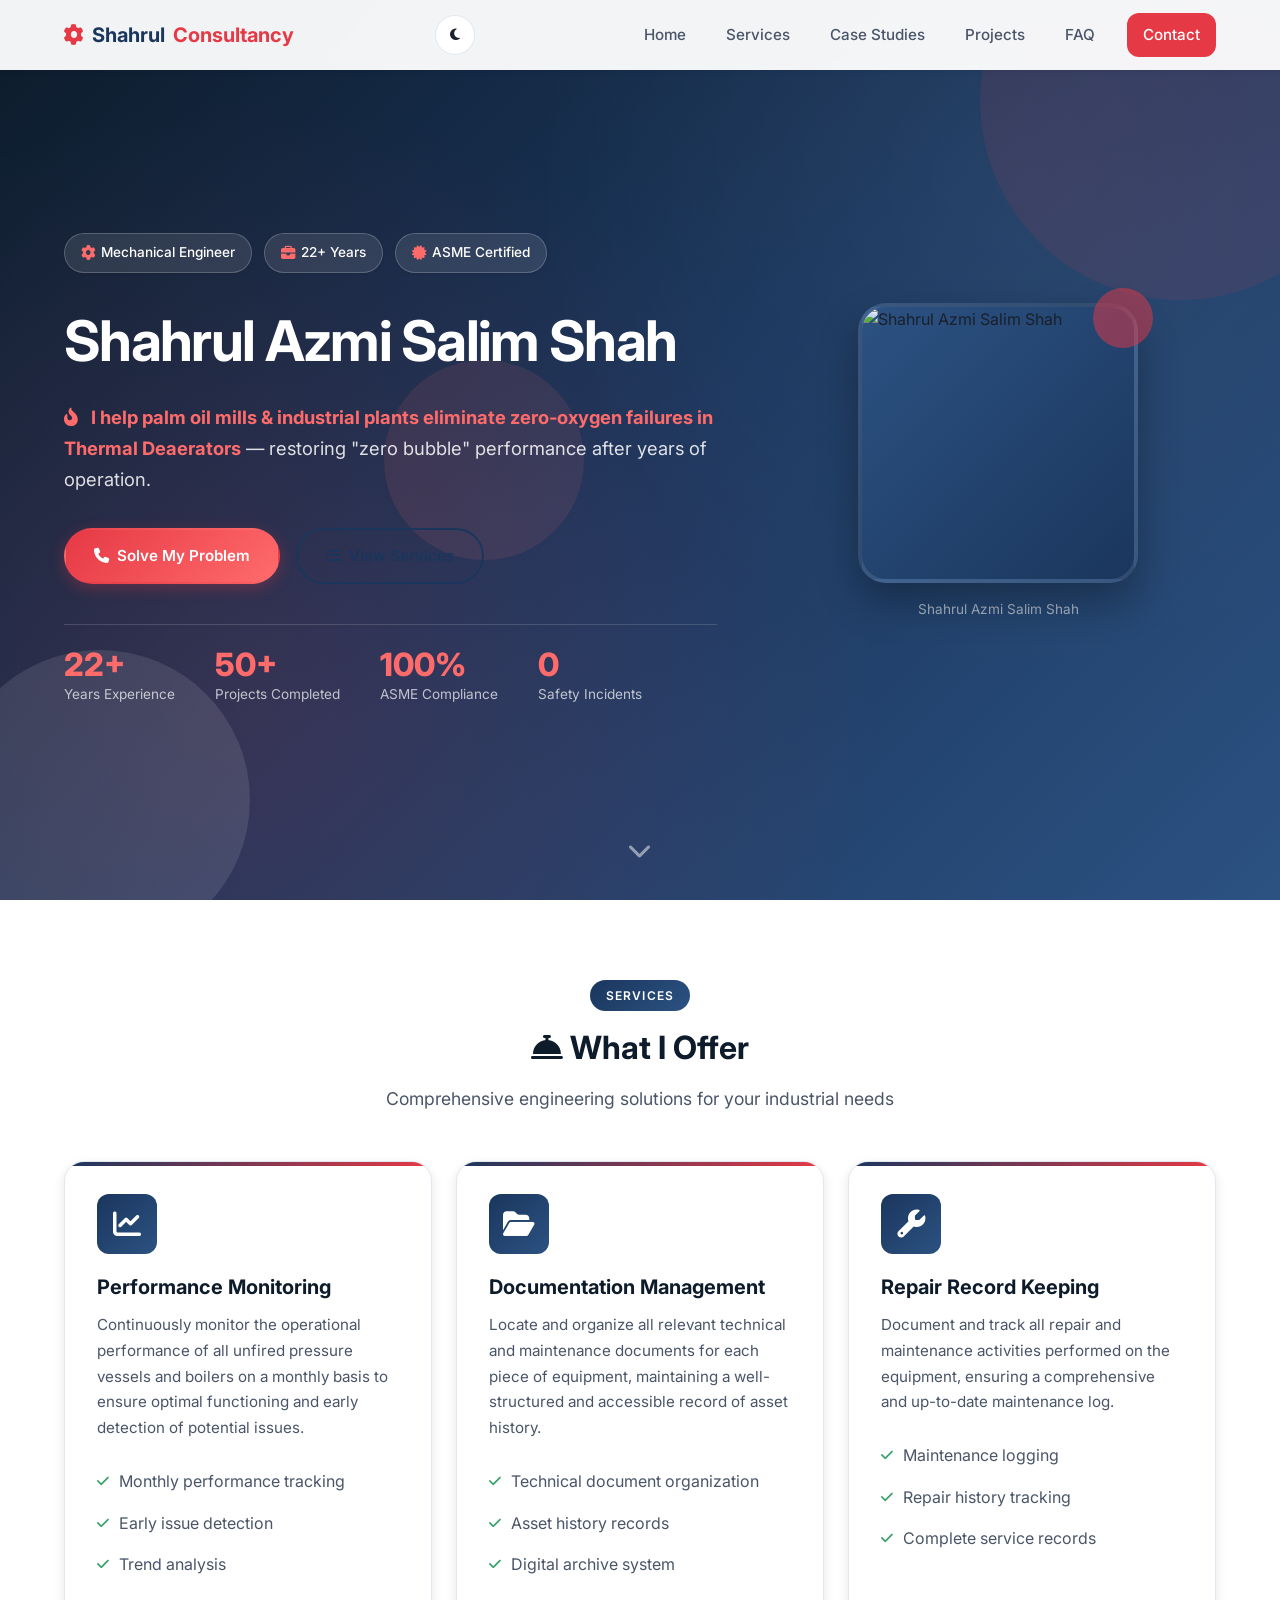
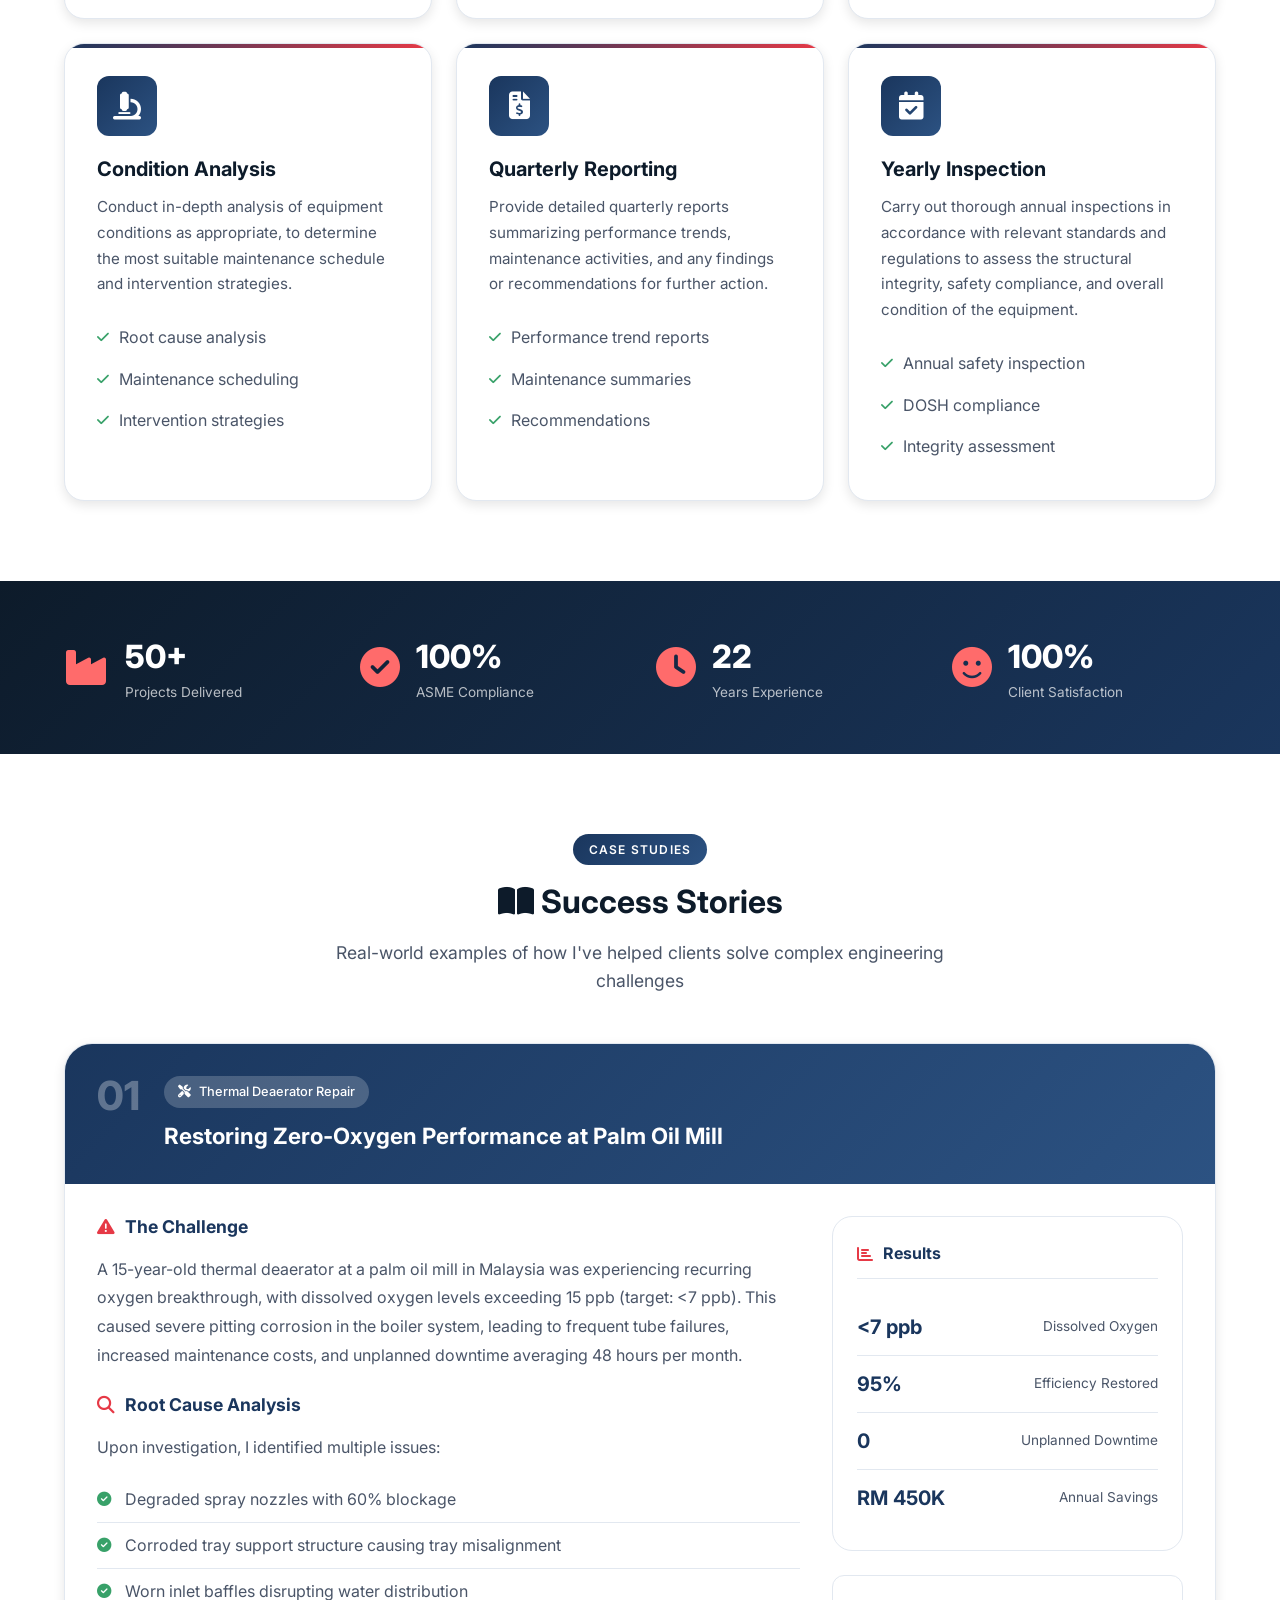
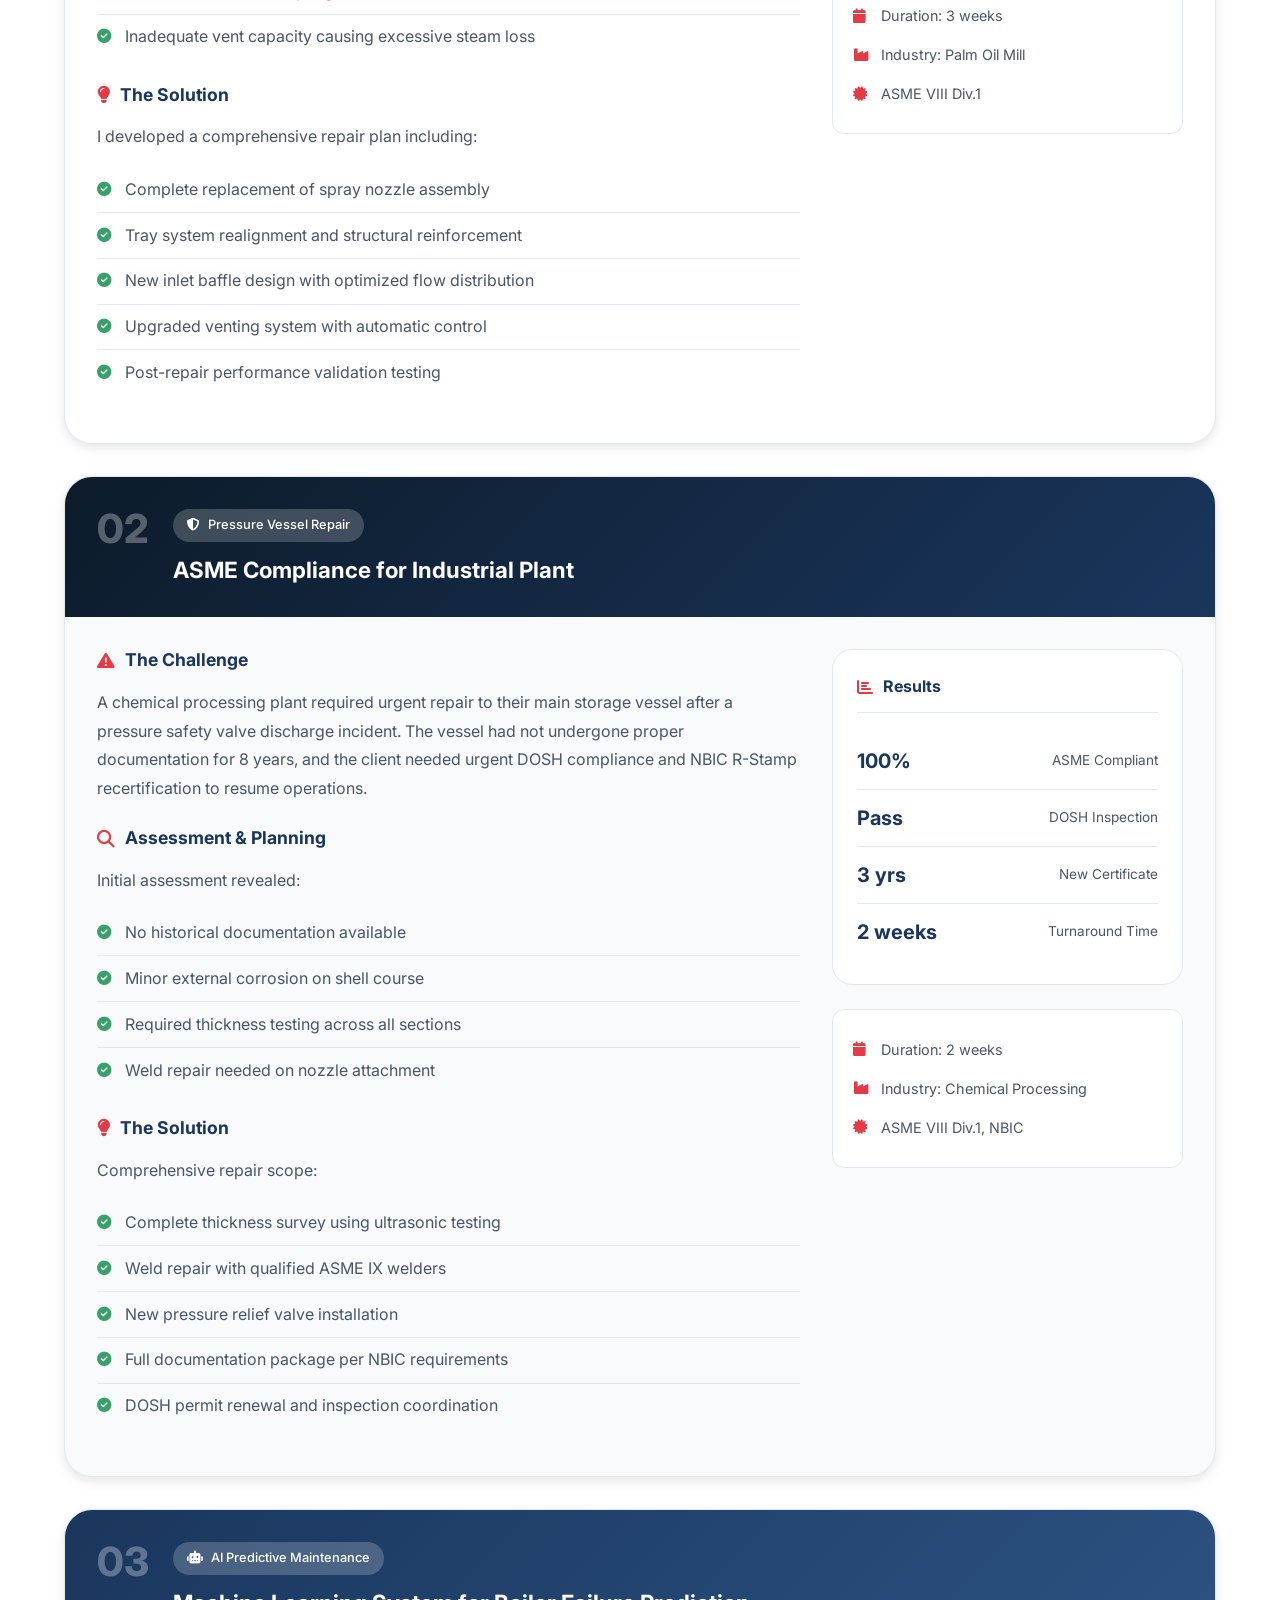
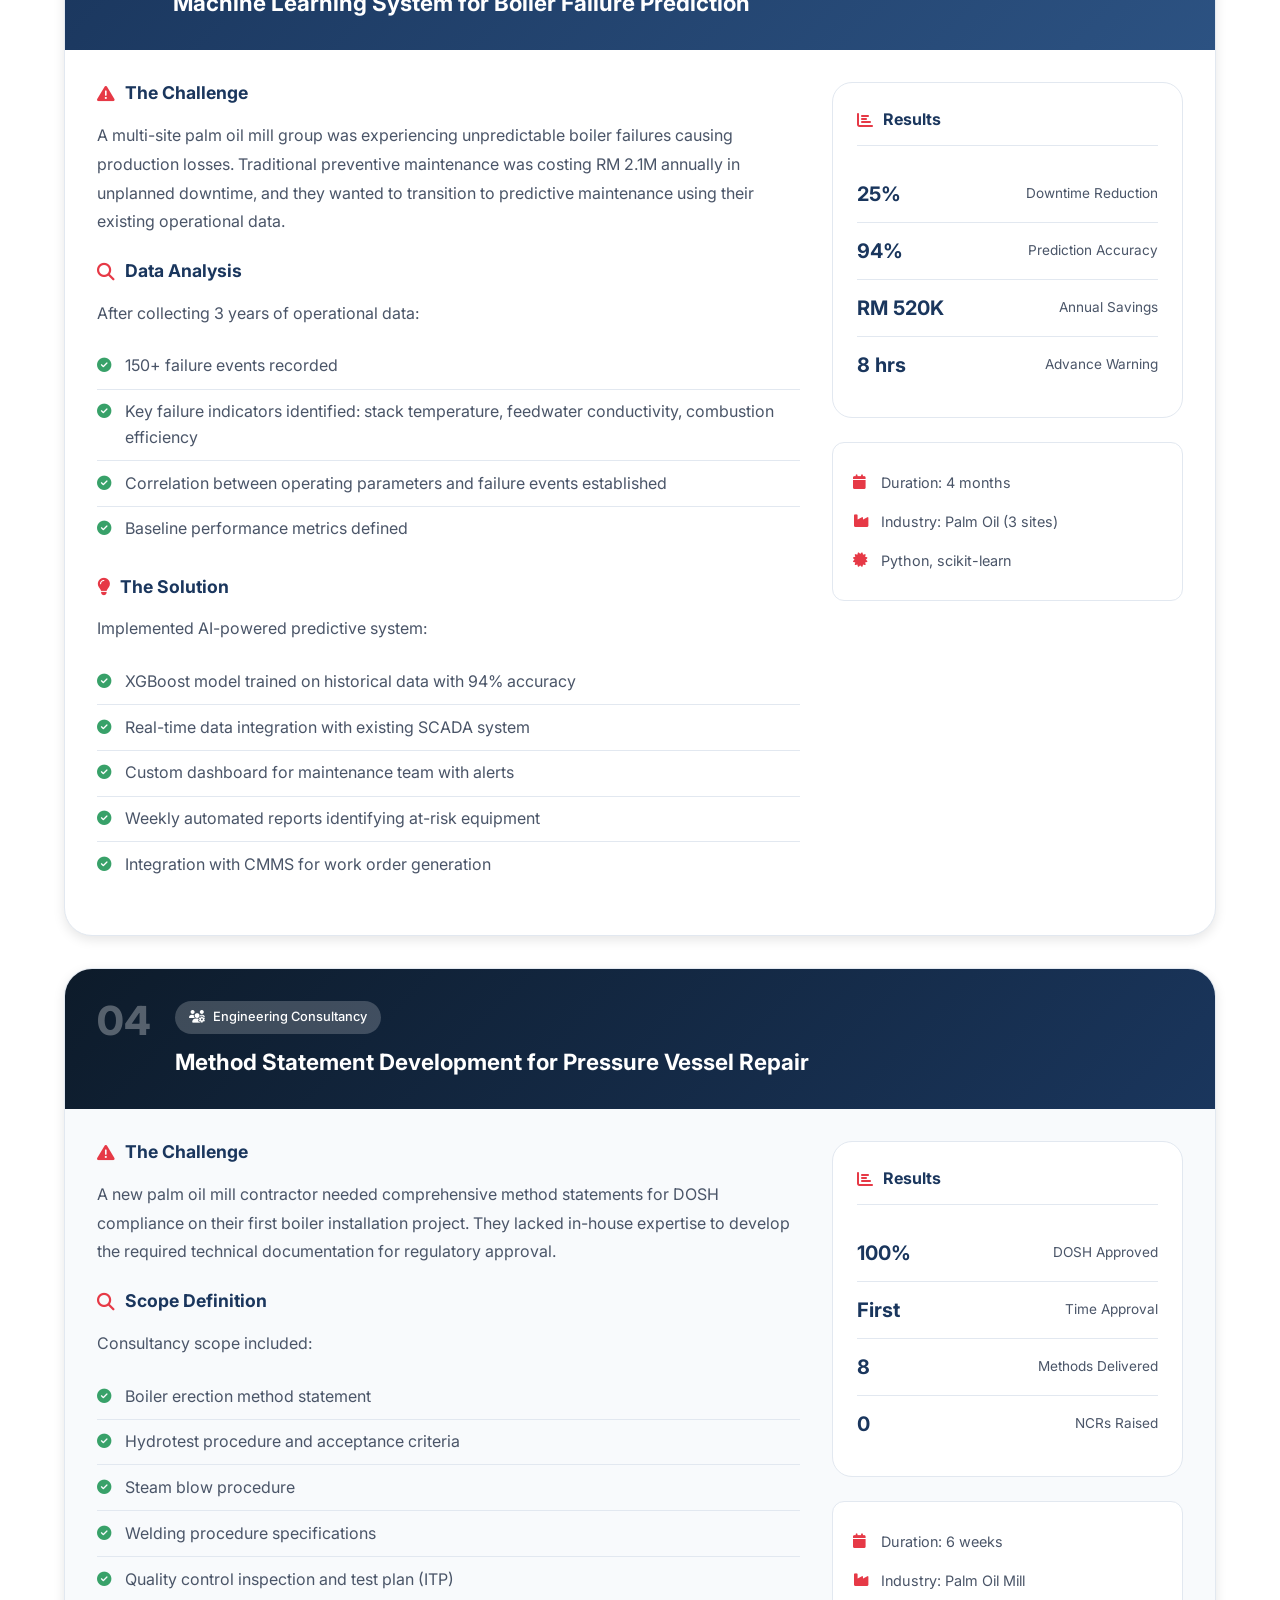
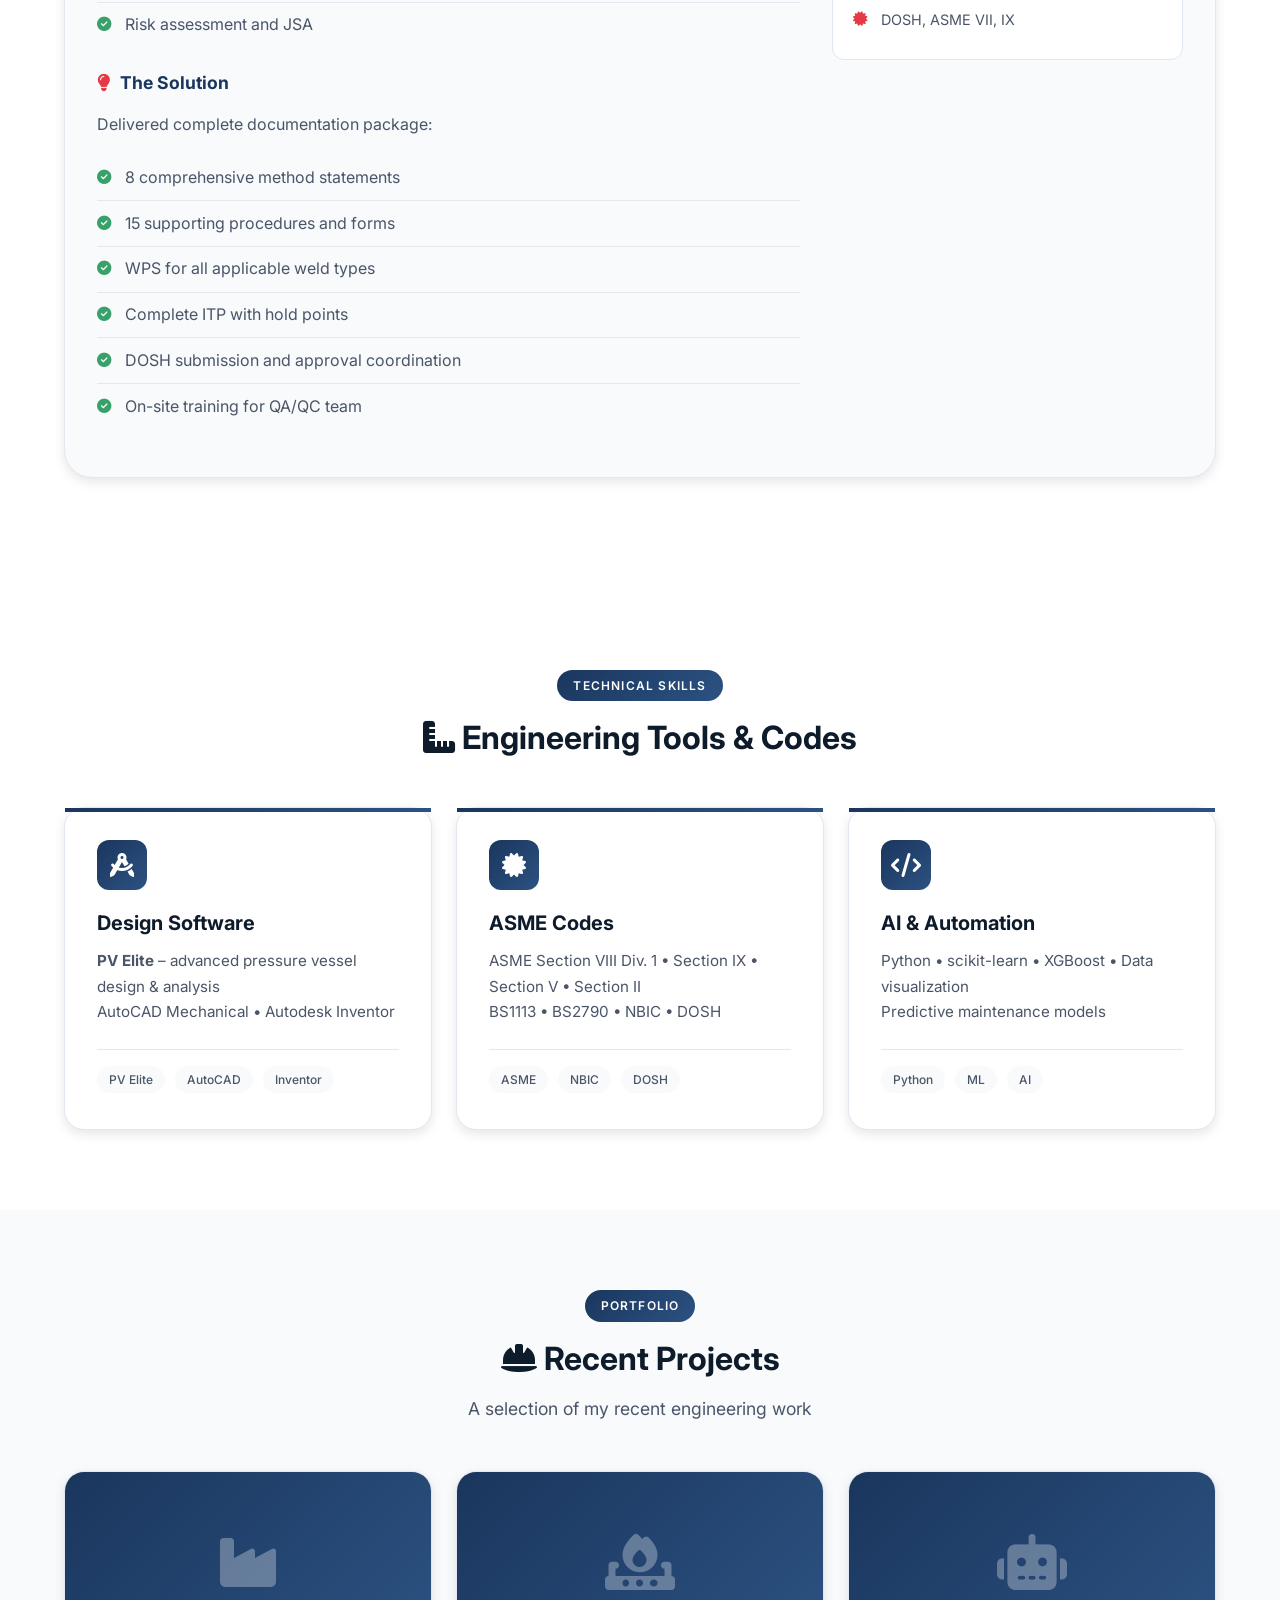
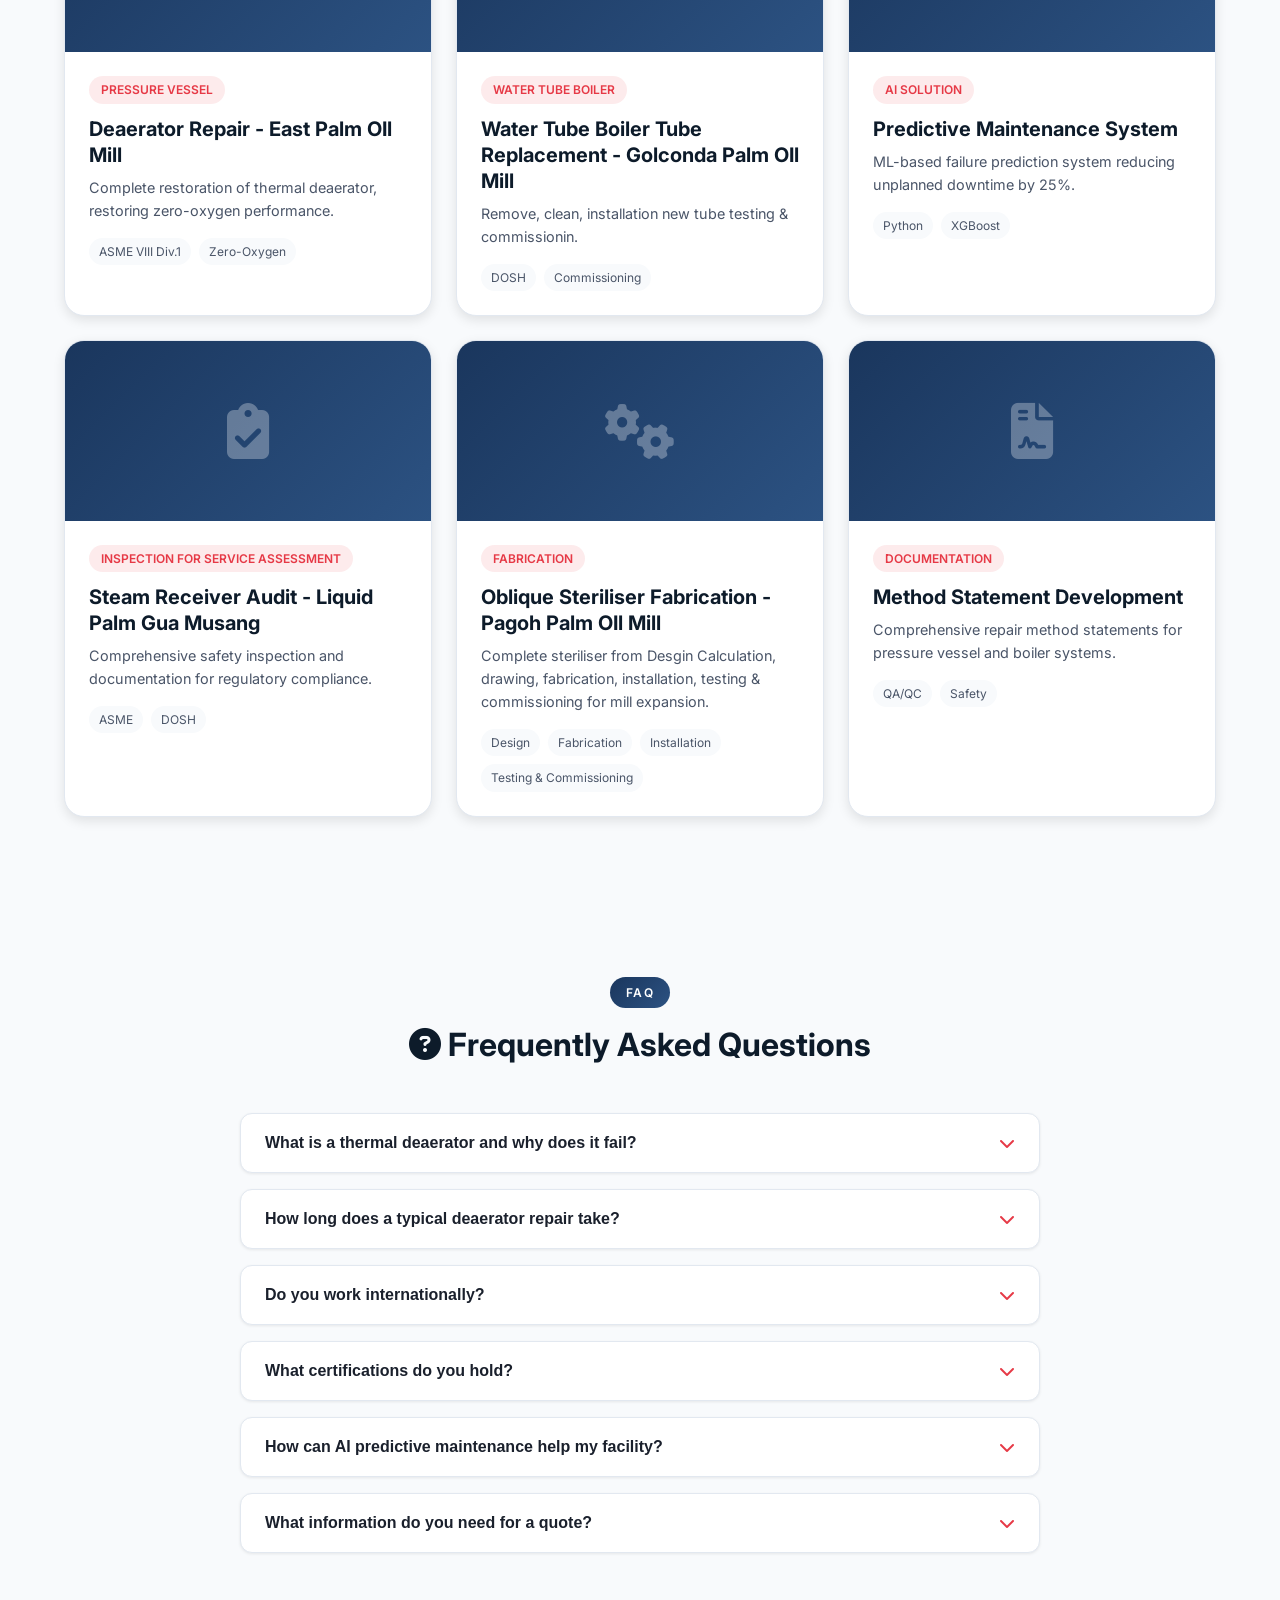
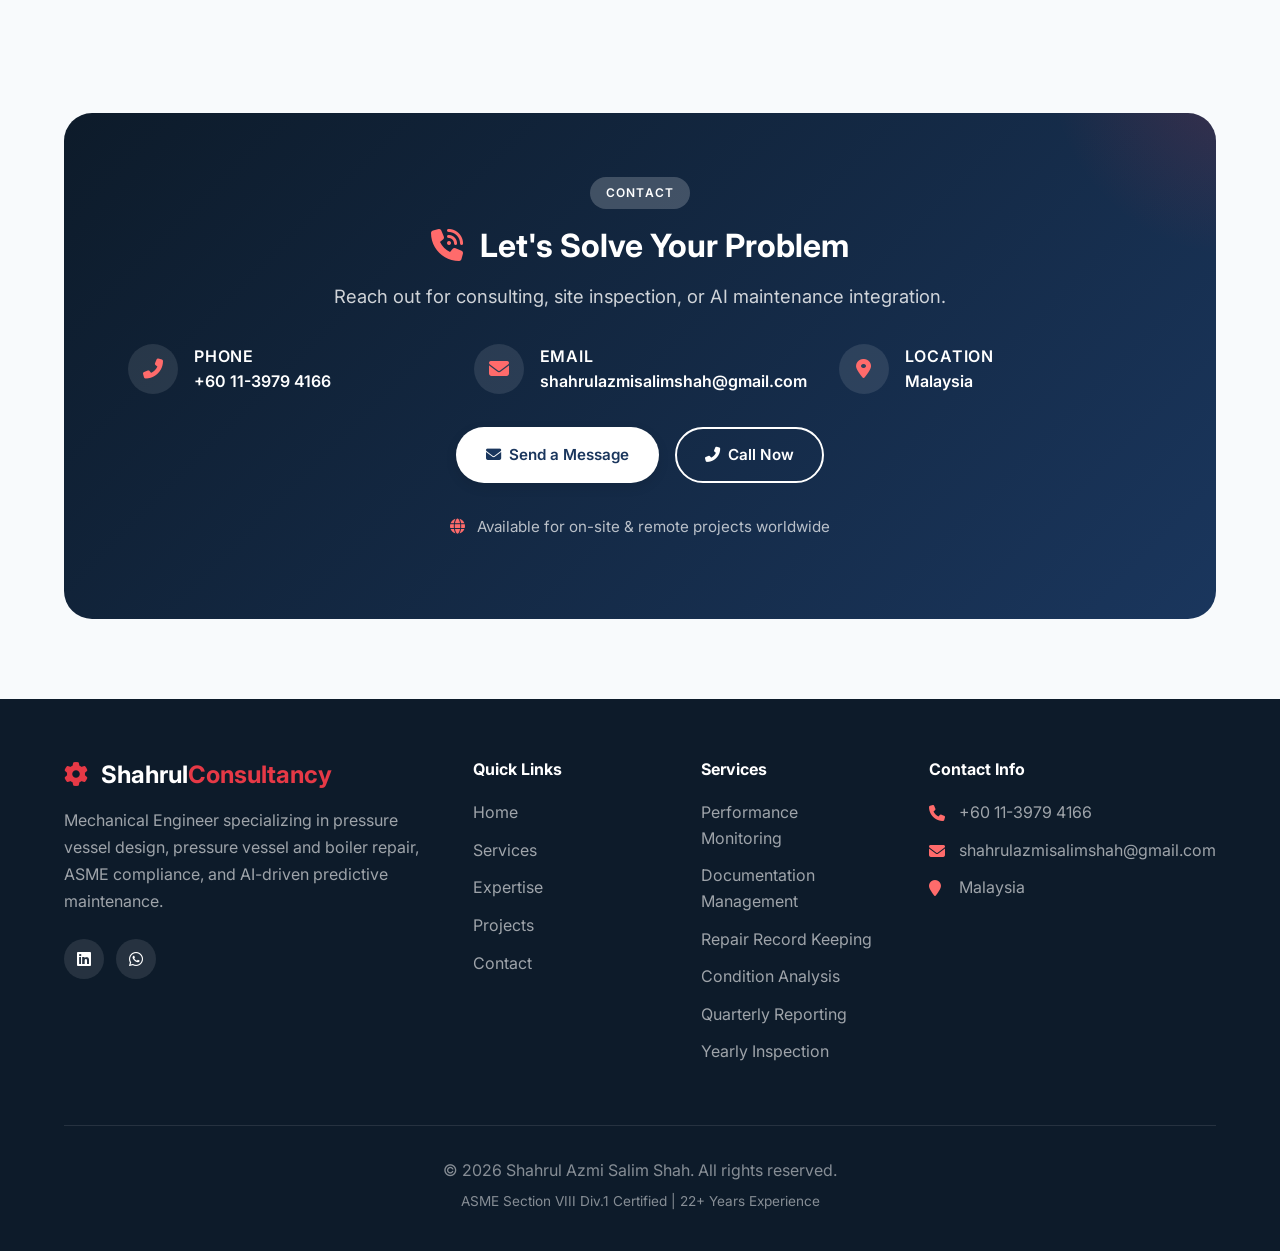
==== commit 8cd47136: "Resize photo image dimensions in index.html" ====
--- a/index.html
+++ b/index.html
@@ -84,7 +84,7 @@
     <div class="hero-photo">
       <div class="photo-wrapper">
         <div class="photo-img">
-          <img src="../OneDrive/Documents/folder 2026/logo/my_photo.png" alt="Shahrul Azmi Salim Shah" width="180" height="200" />
+          <img src="../OneDrive/Documents/folder 2026/logo/my_photo.png" alt="Shahrul Azmi Salim Shah" width="143" height="200" />
         </div>
         <div class="photo-accent"></div>
       </div>
--- a/style.css
+++ b/style.css
@@ -15,7 +15,7 @@
   --accent-dark: #c1121f;
   --accent-rgba: rgba(230, 57, 70, 0.1);
   
-  /* Neutral Colors */
+  /* Neutral Colors - Light Mode */
   --bg-light: #f8fafc;
   --bg-white: #ffffff;
   --bg-alt: #edf2f7;
@@ -39,6 +39,22 @@
   /* Transitions */
   --transition: all 0.3s ease;
   --transition-slow: all 0.5s ease;
+}
+
+/* Dark Mode Variables */
+[data-theme="dark"] {
+  --bg-light: #0d1117;
+  --bg-white: #161b22;
+  --bg-alt: #21262d;
+  --text-dark: #f0f6fc;
+  --text-muted: #8b949e;
+  --text-light: #6e7681;
+  --border: #30363d;
+  --primary-rgba: rgba(56, 139, 253, 0.15);
+  --shadow-sm: 0 1px 3px rgba(0,0,0,0.3);
+  --shadow-md: 0 4px 12px rgba(0,0,0,0.4);
+  --shadow-lg: 0 10px 30px rgba(0,0,0,0.5);
+  --shadow-xl: 0 20px 60px rgba(0,0,0,0.6);
 }
 
 * {
@@ -232,6 +248,38 @@
   transition: var(--transition);
 }
 
+/* Theme Toggle */
+.theme-toggle {
+  background: var(--bg-white);
+  border: 1px solid var(--border);
+  border-radius: 50%;
+  width: 40px;
+  height: 40px;
+  display: flex;
+  align-items: center;
+  justify-content: center;
+  cursor: pointer;
+  transition: var(--transition);
+  color: var(--text-dark);
+  margin-right: 12px;
+}
+
+.theme-toggle:hover {
+  background: var(--primary);
+  color: white;
+  border-color: var(--primary);
+}
+
+[data-theme="dark"] .theme-toggle {
+  background: var(--bg-alt);
+  color: var(--text-dark);
+}
+
+[data-theme="dark"] .theme-toggle:hover {
+  background: var(--accent);
+  color: white;
+}
+
 /* ============================================
    BADGES & TAGS
    ============================================ */
@@ -491,11 +539,30 @@
 
 .photo-wrapper {
   position: relative;
-}
-
-.photo-placeholder {
   width: 280px;
   height: 280px;
+}
+
+.photo-img {
+  width: 100%;
+  height: 100%;
+  border-radius: var(--radius-xl);
+  overflow: hidden;
+  box-shadow: 0 20px 40px rgba(0, 0, 0, 0.3);
+  border: 4px solid rgba(255, 255, 255, 0.1);
+  background: linear-gradient(135deg, #2c5282, #1a365d);
+}
+
+.photo-img img {
+  width: 100%;
+  height: 100%;
+  object-fit: cover;
+  object-position: center top;
+}
+
+.photo-placeholder {
+  width: 100%;
+  height: 100%;
   background: linear-gradient(135deg, #2c5282, #1a365d);
   border-radius: var(--radius-xl);
   display: flex;
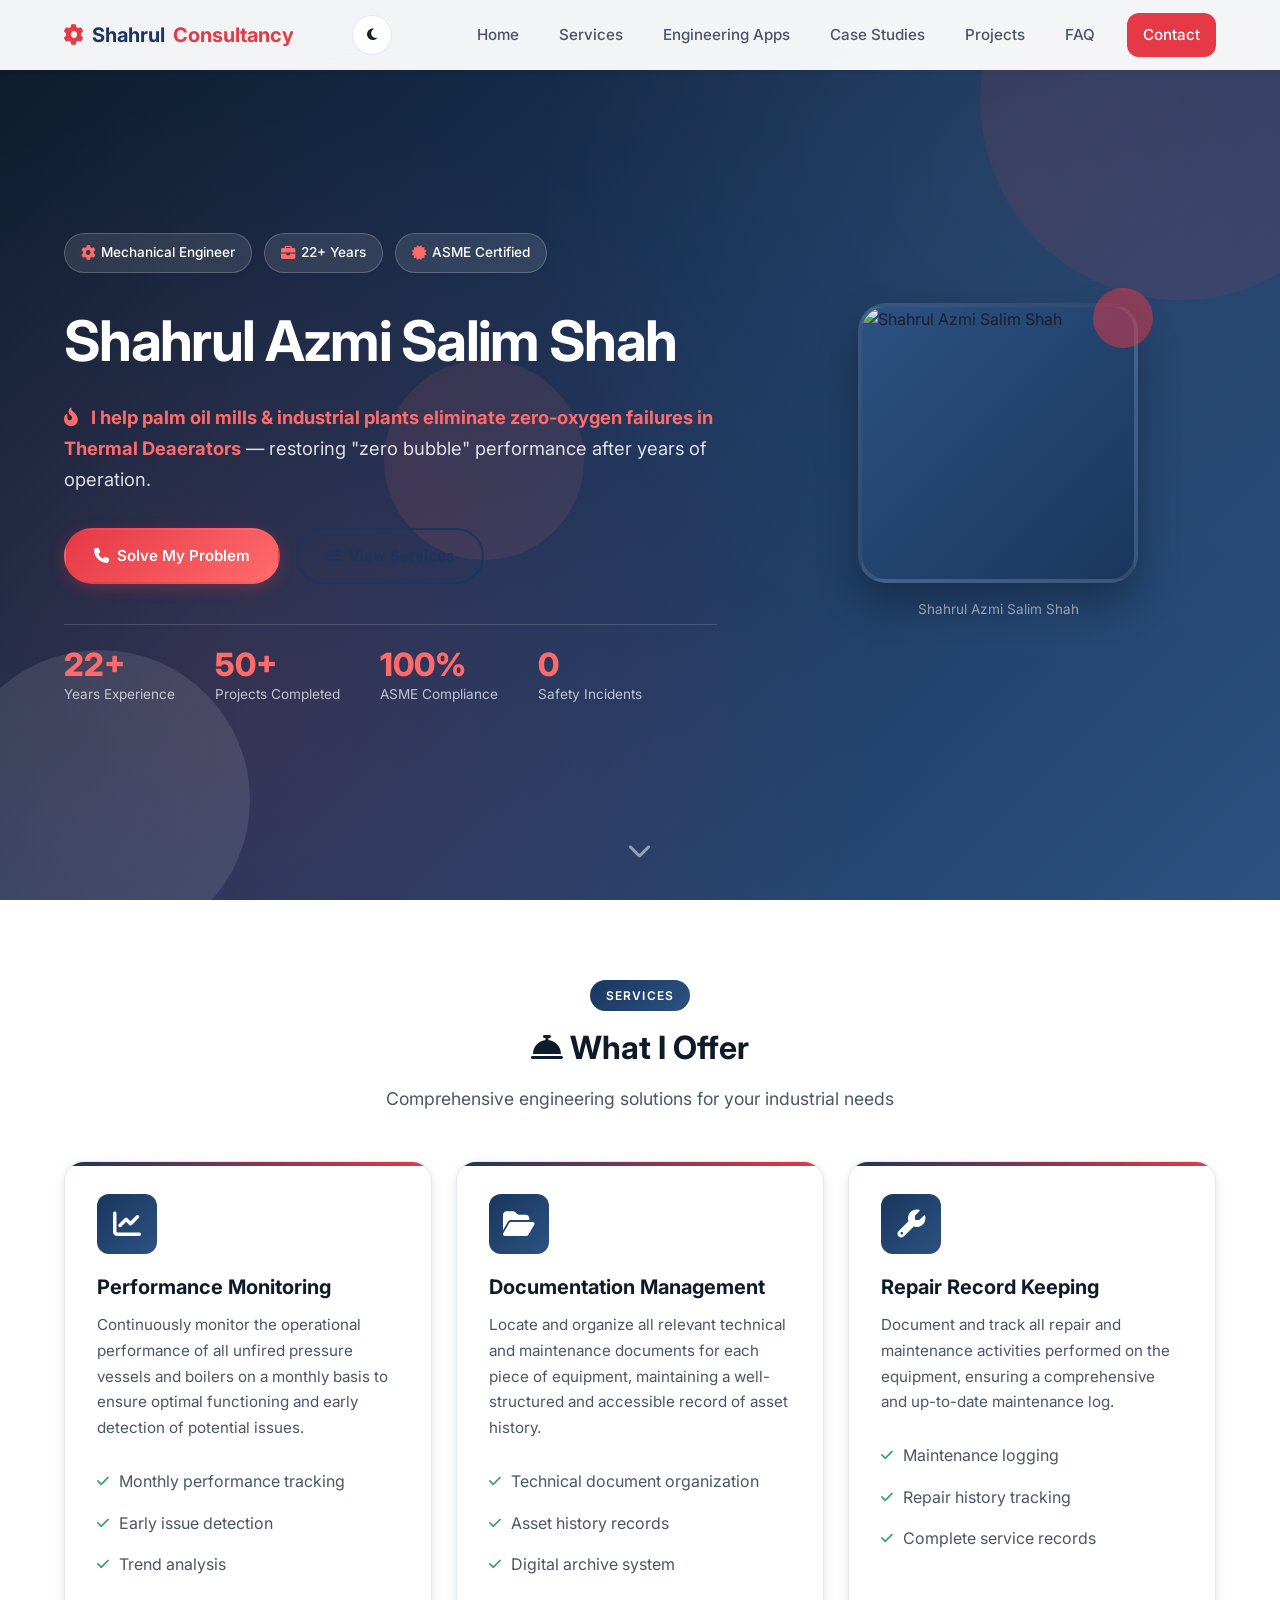
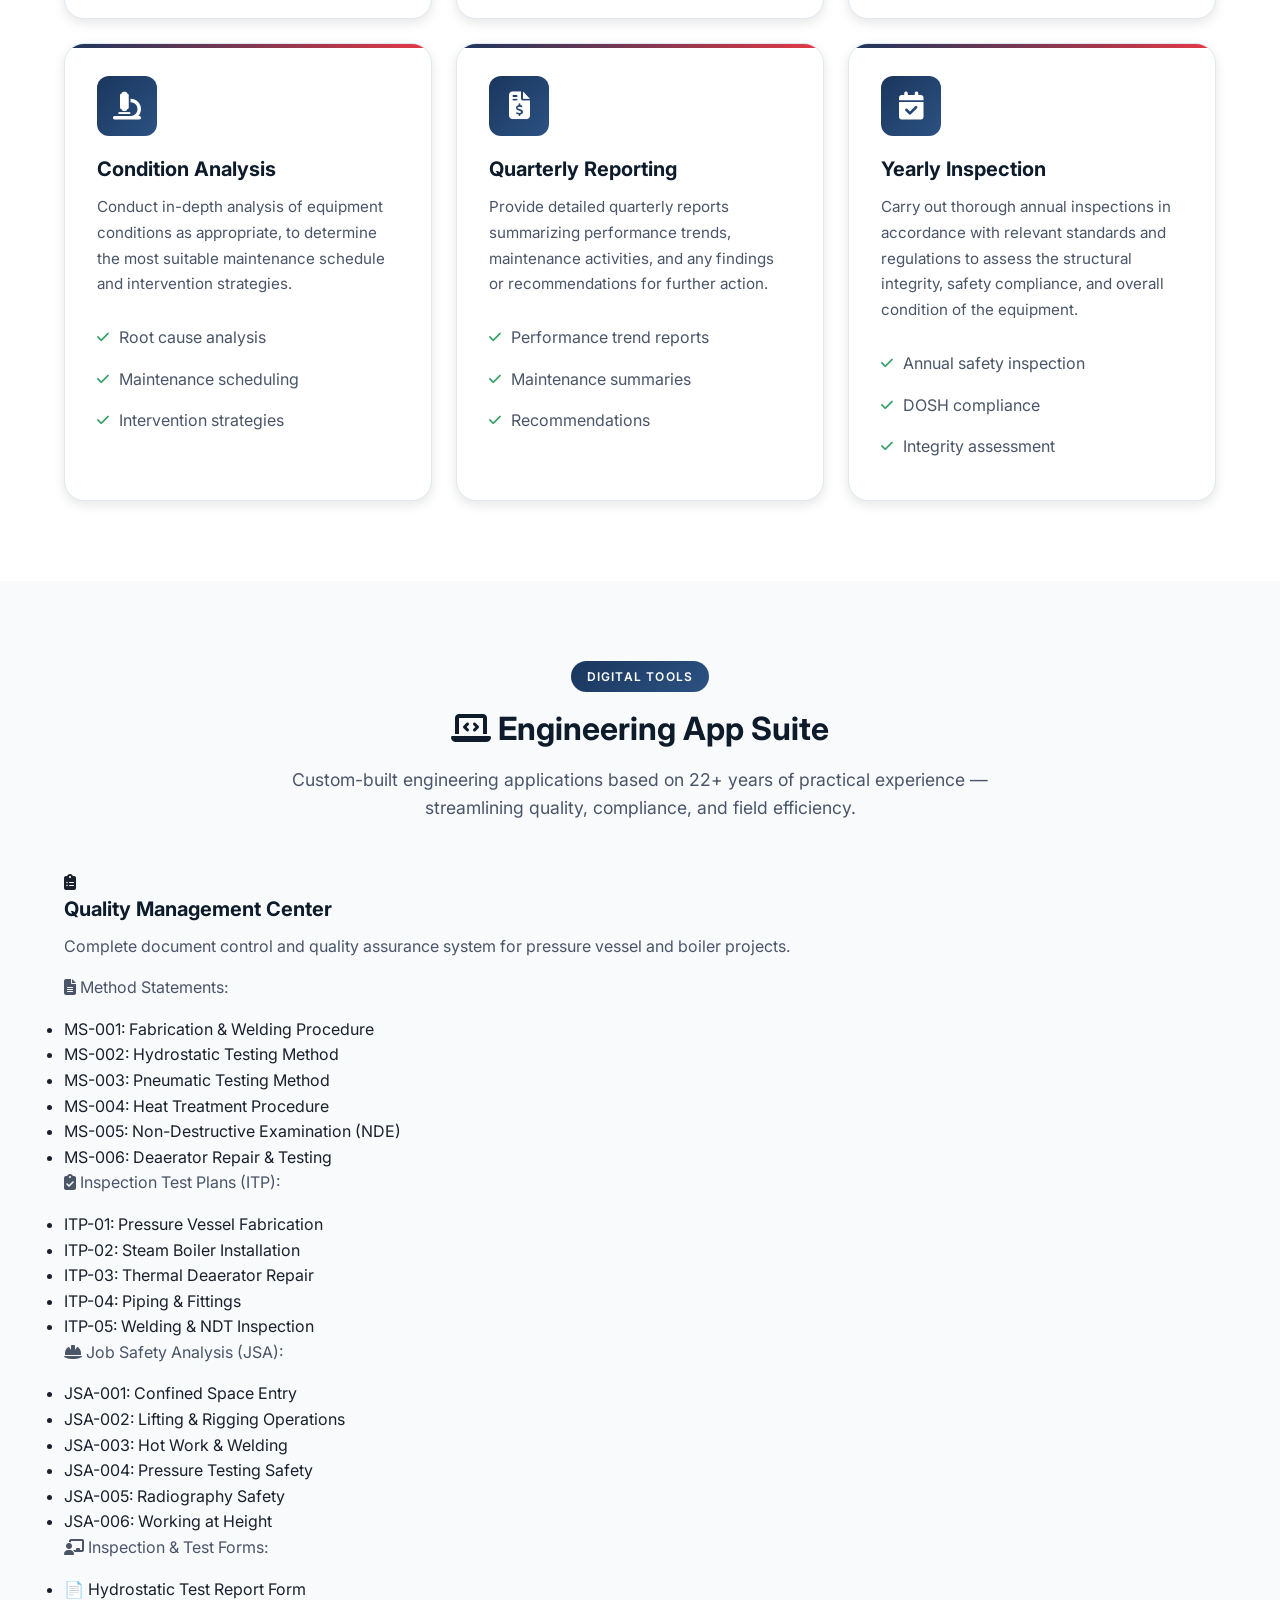
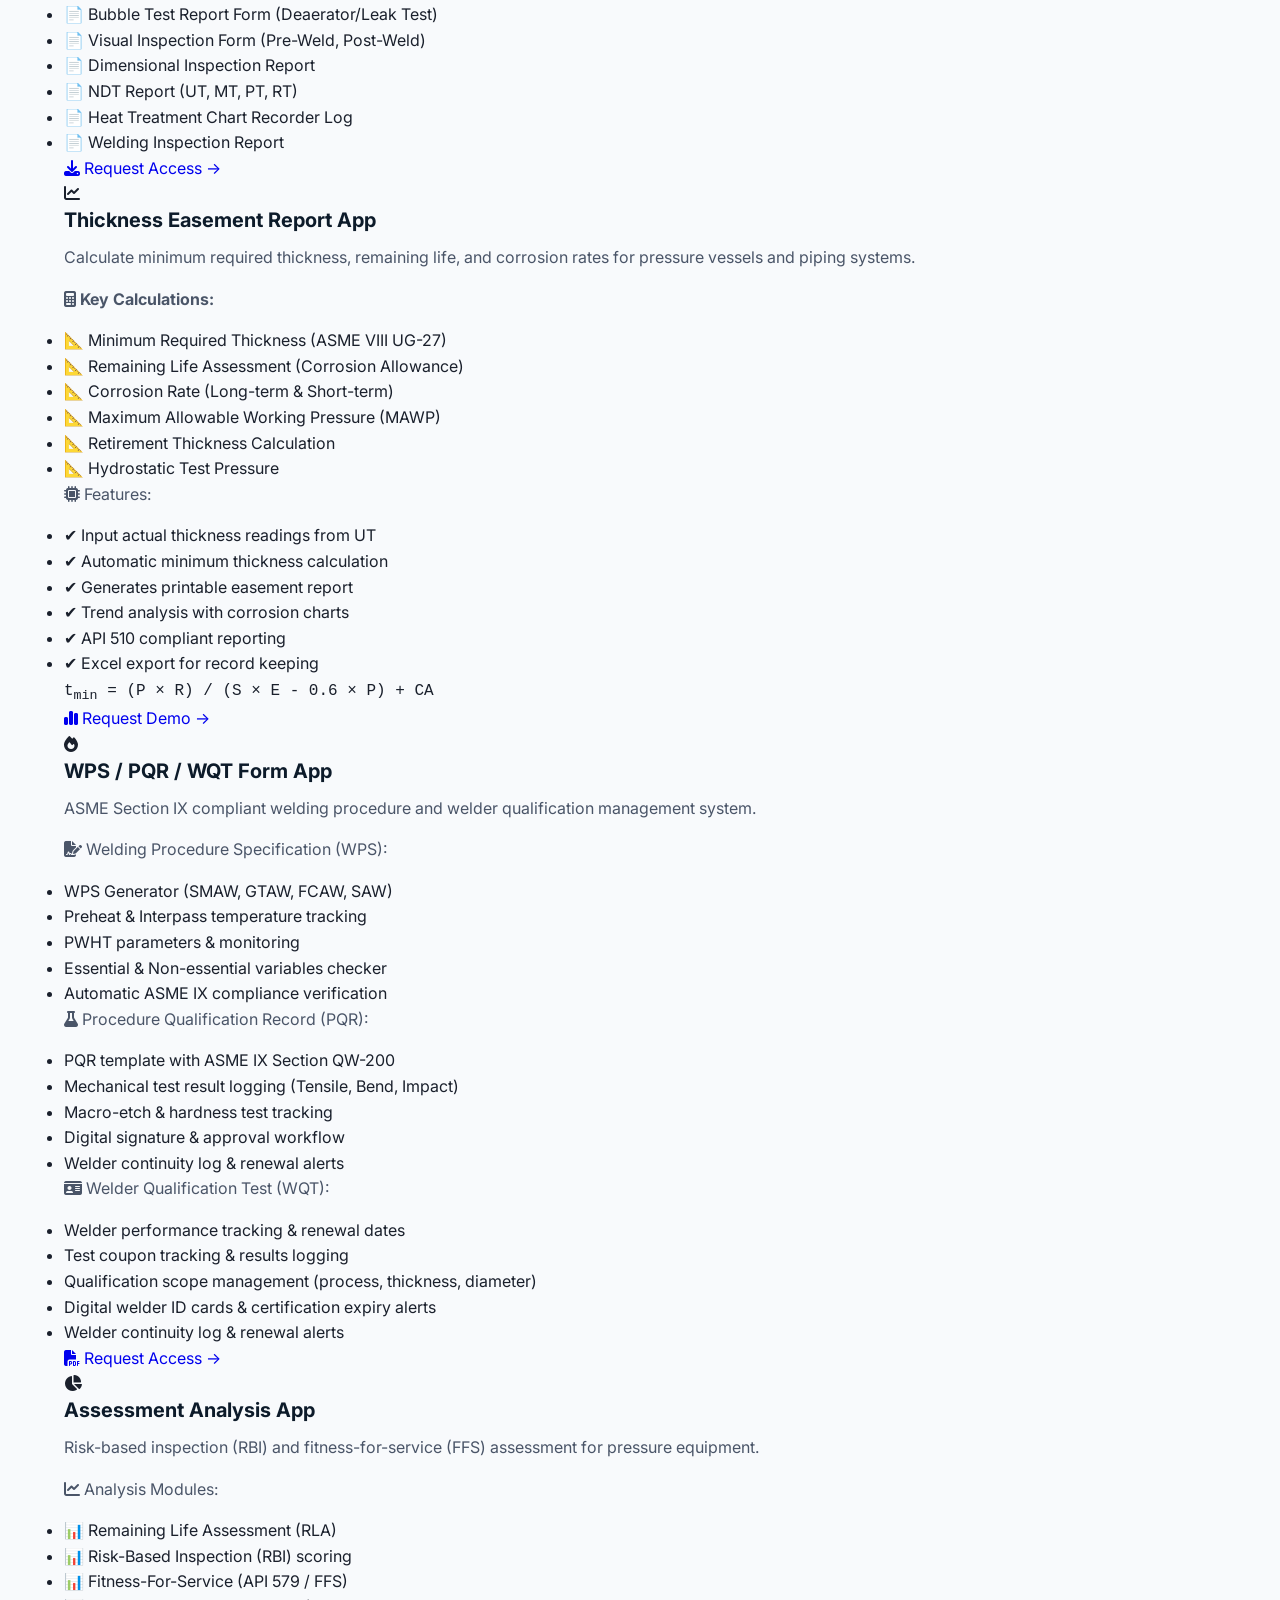
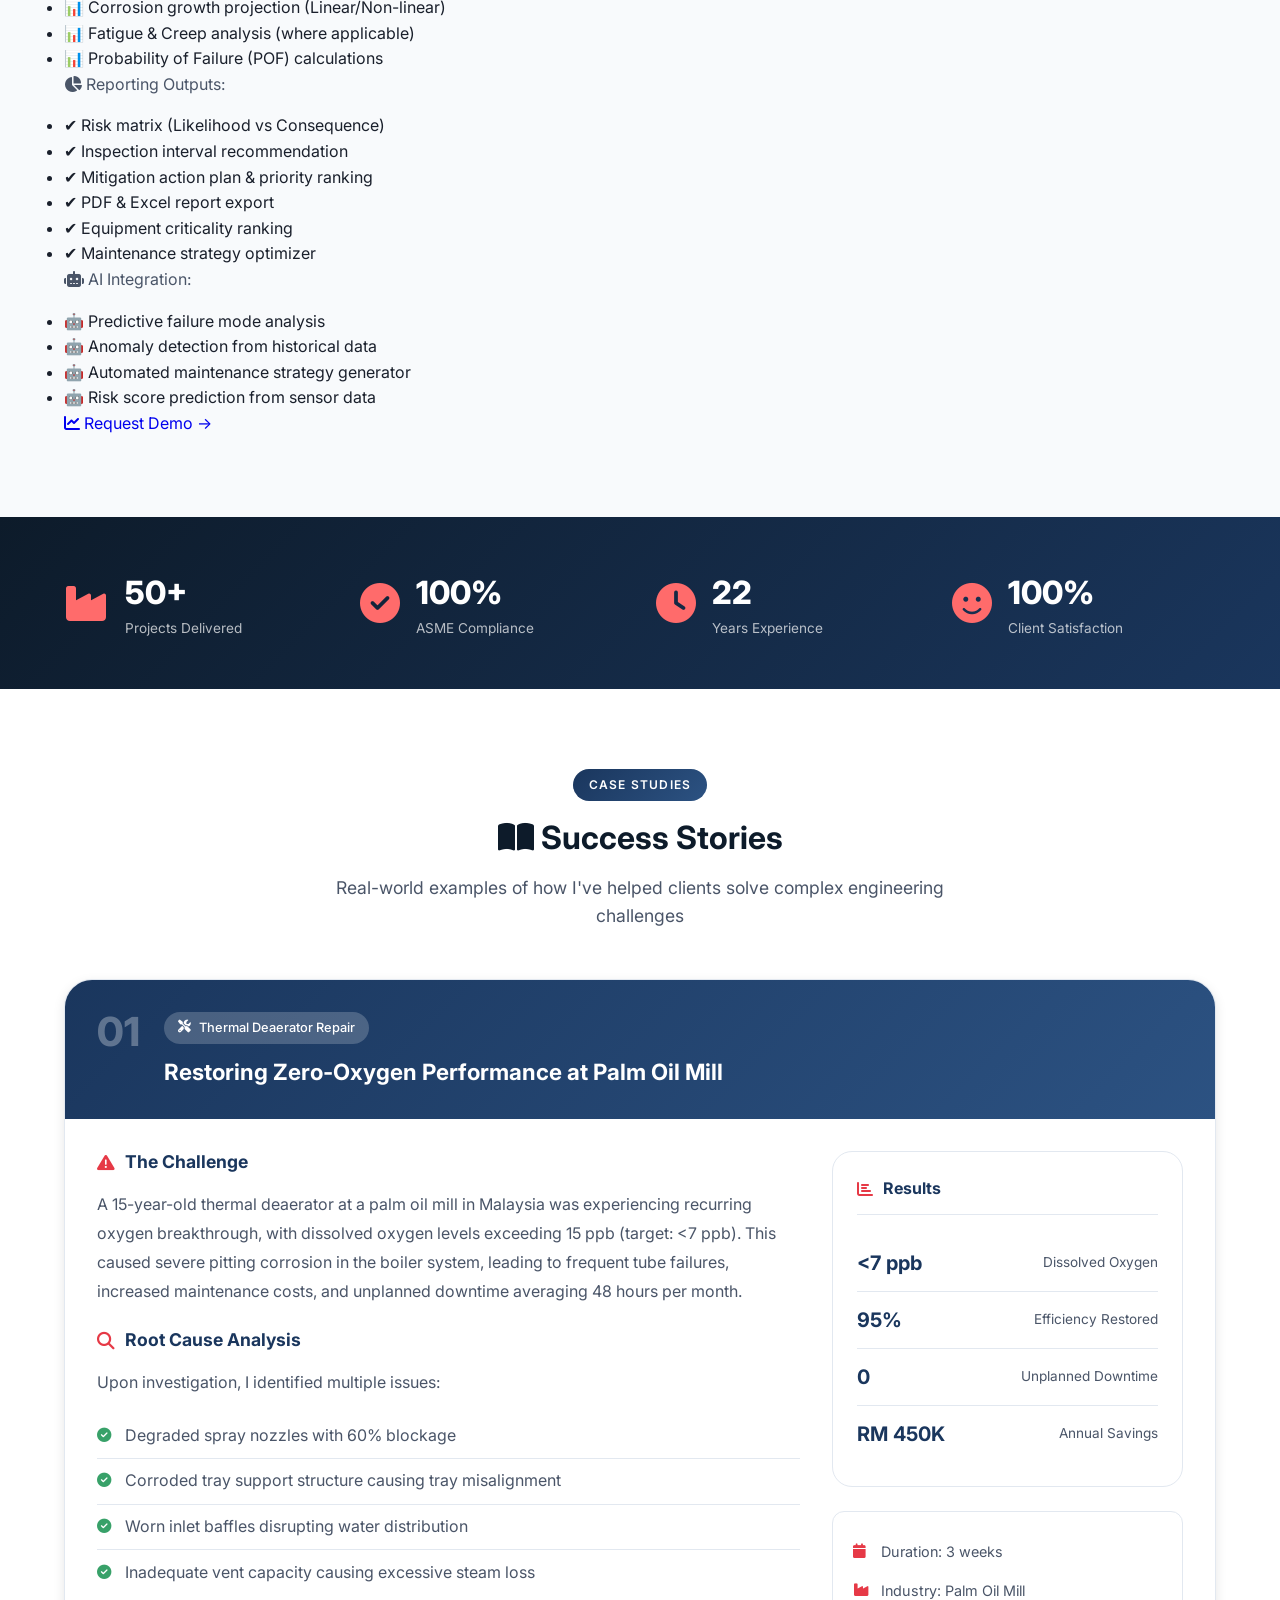
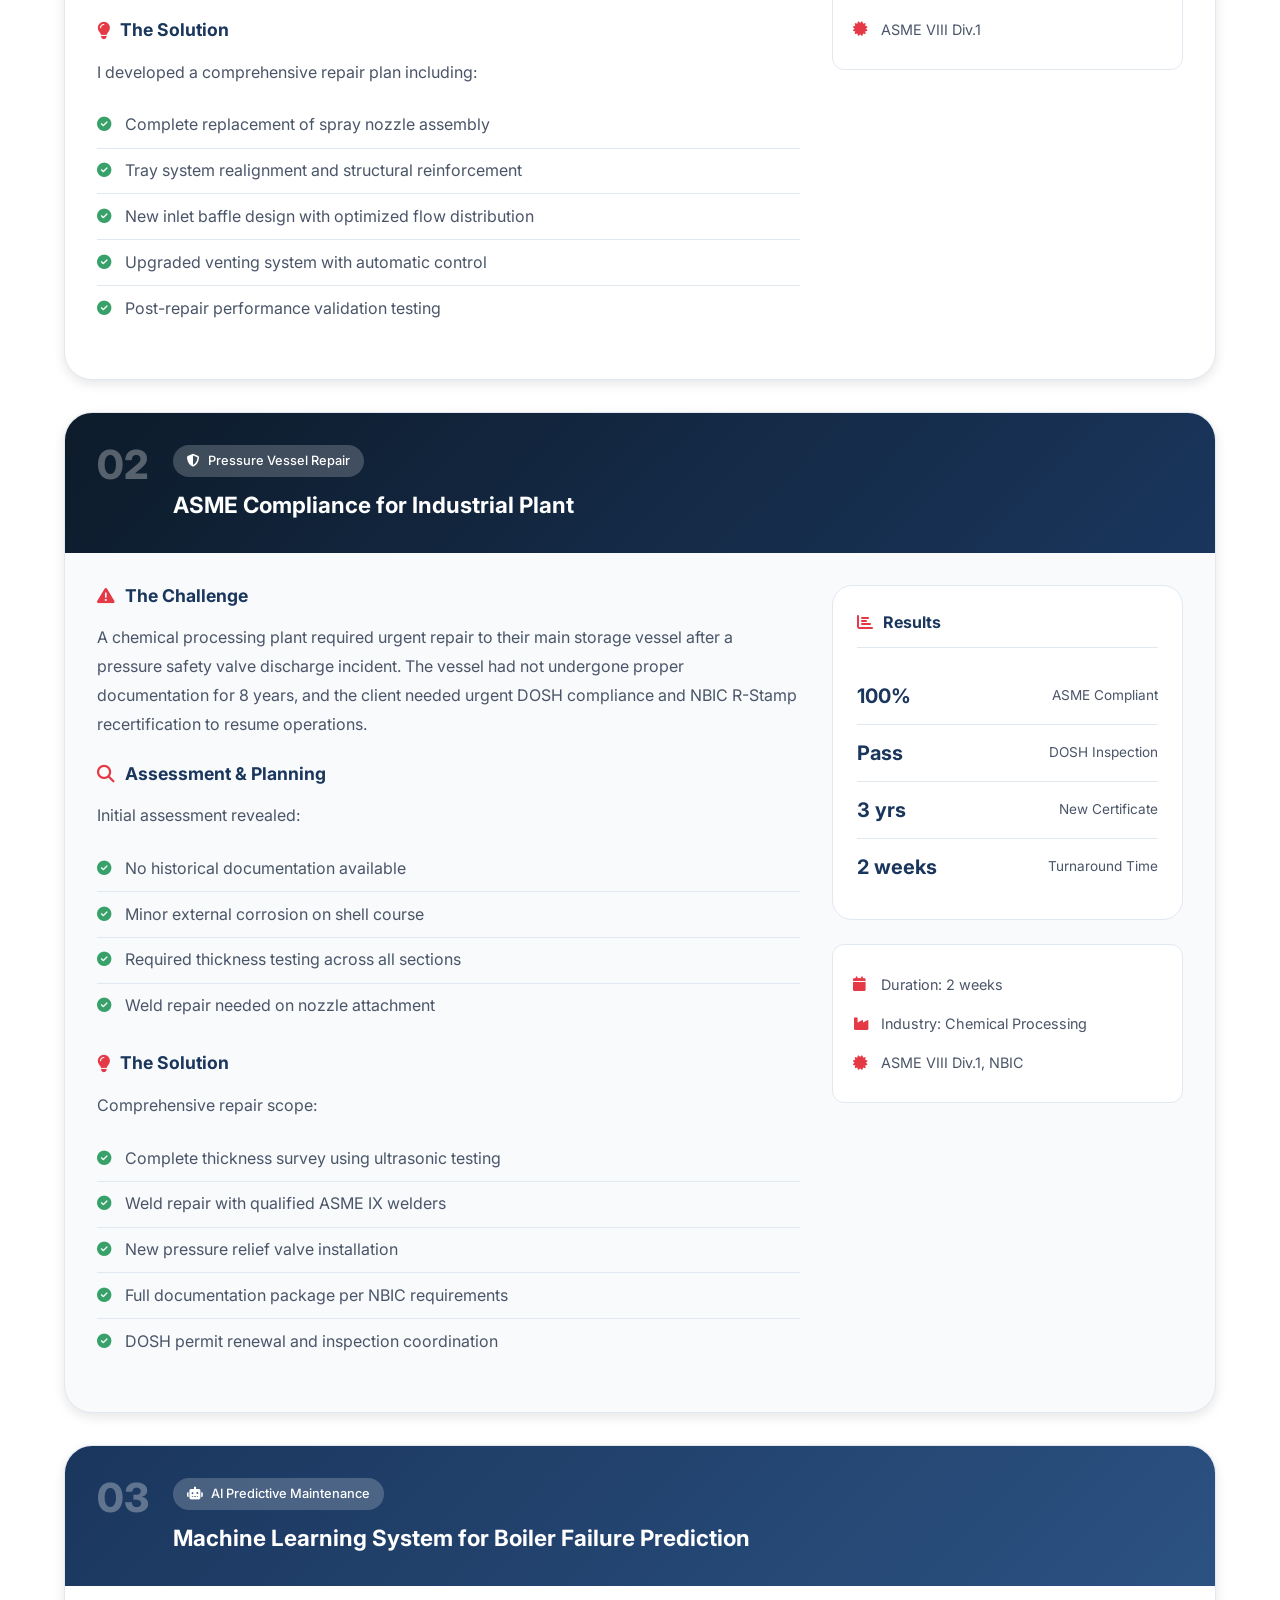
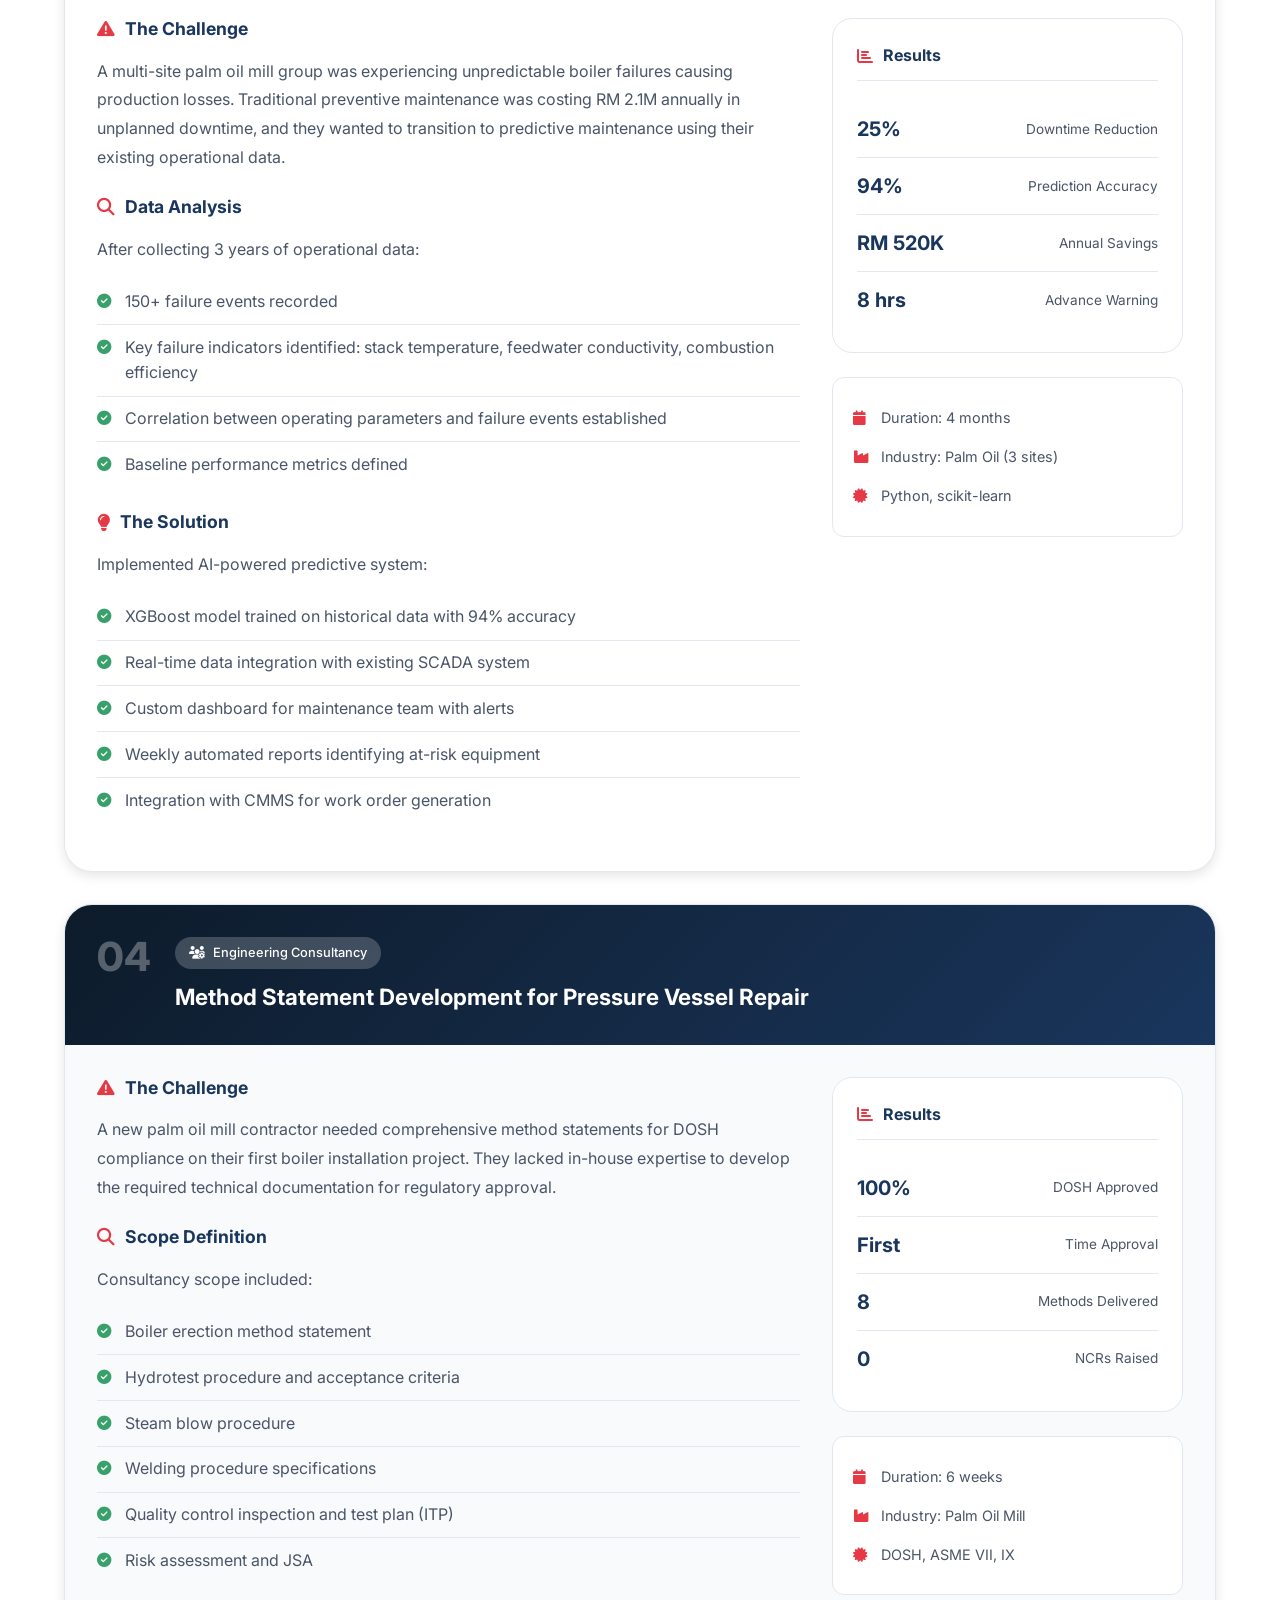
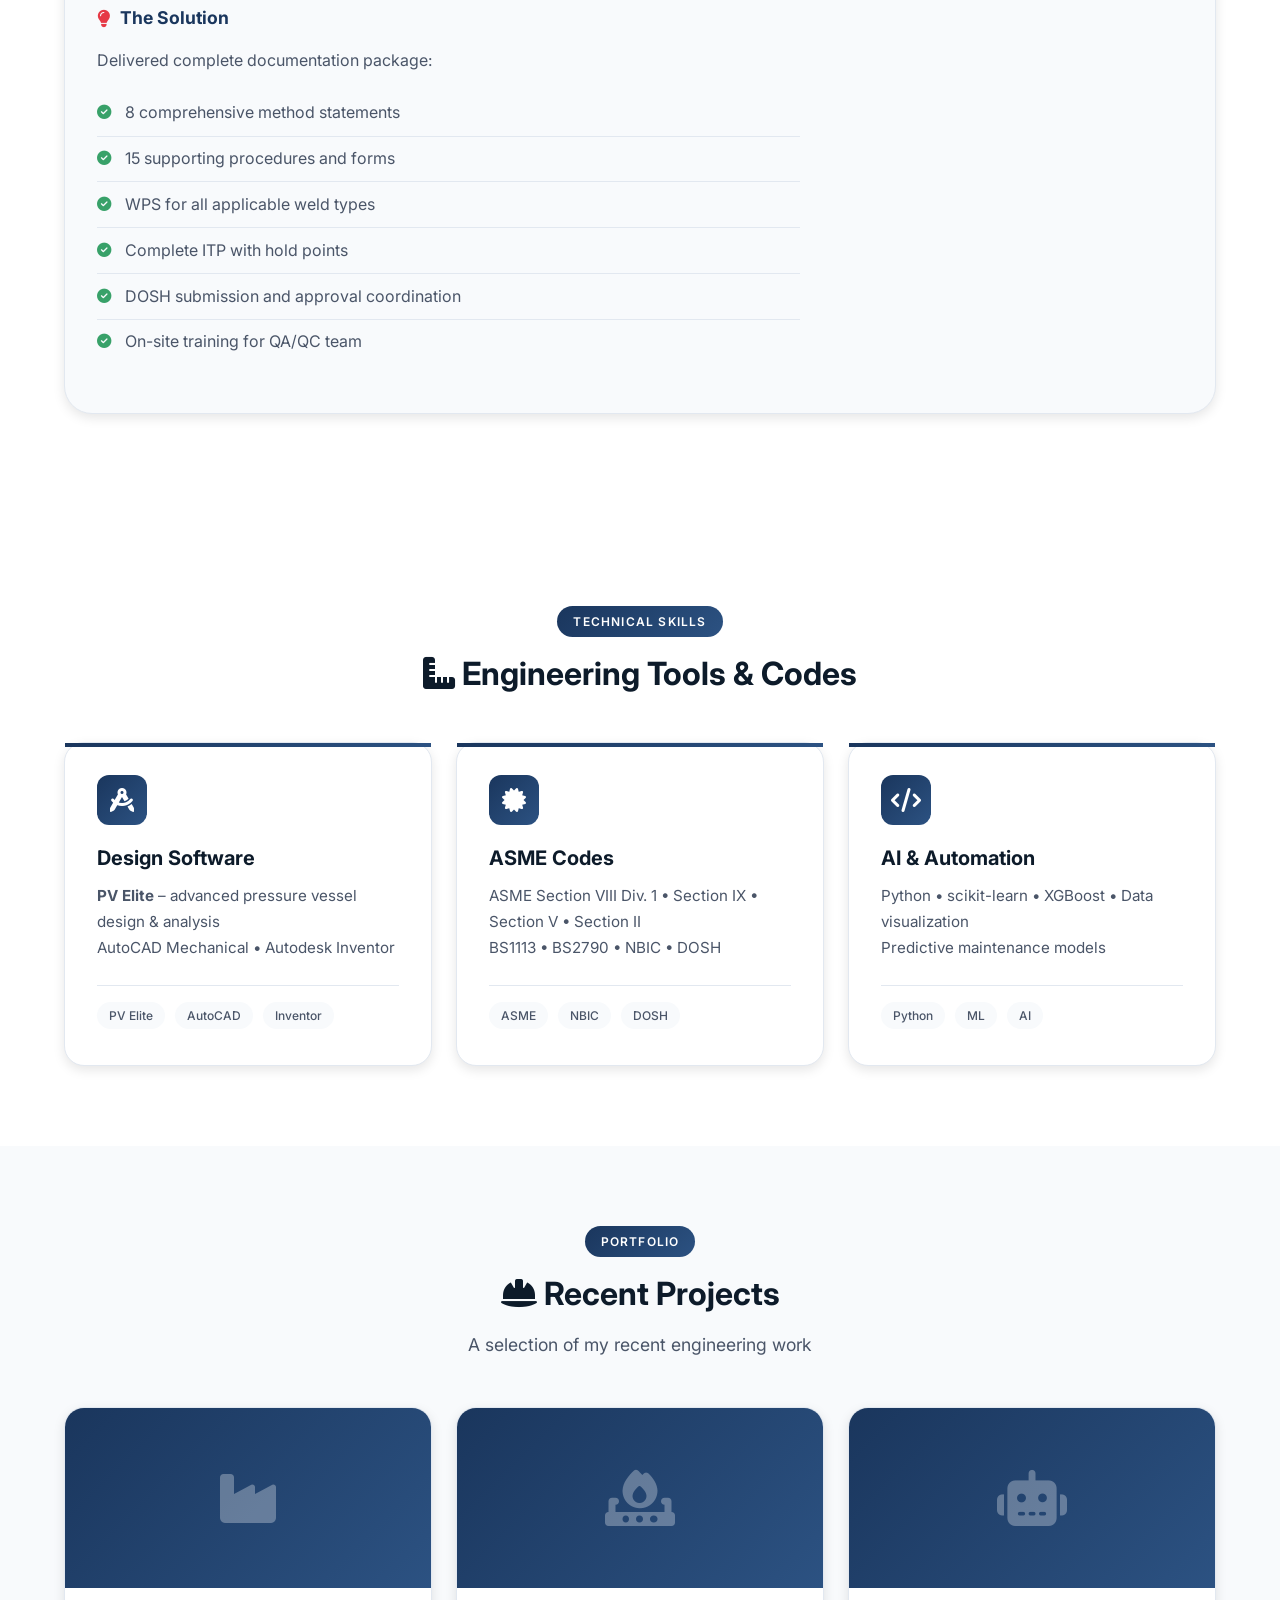
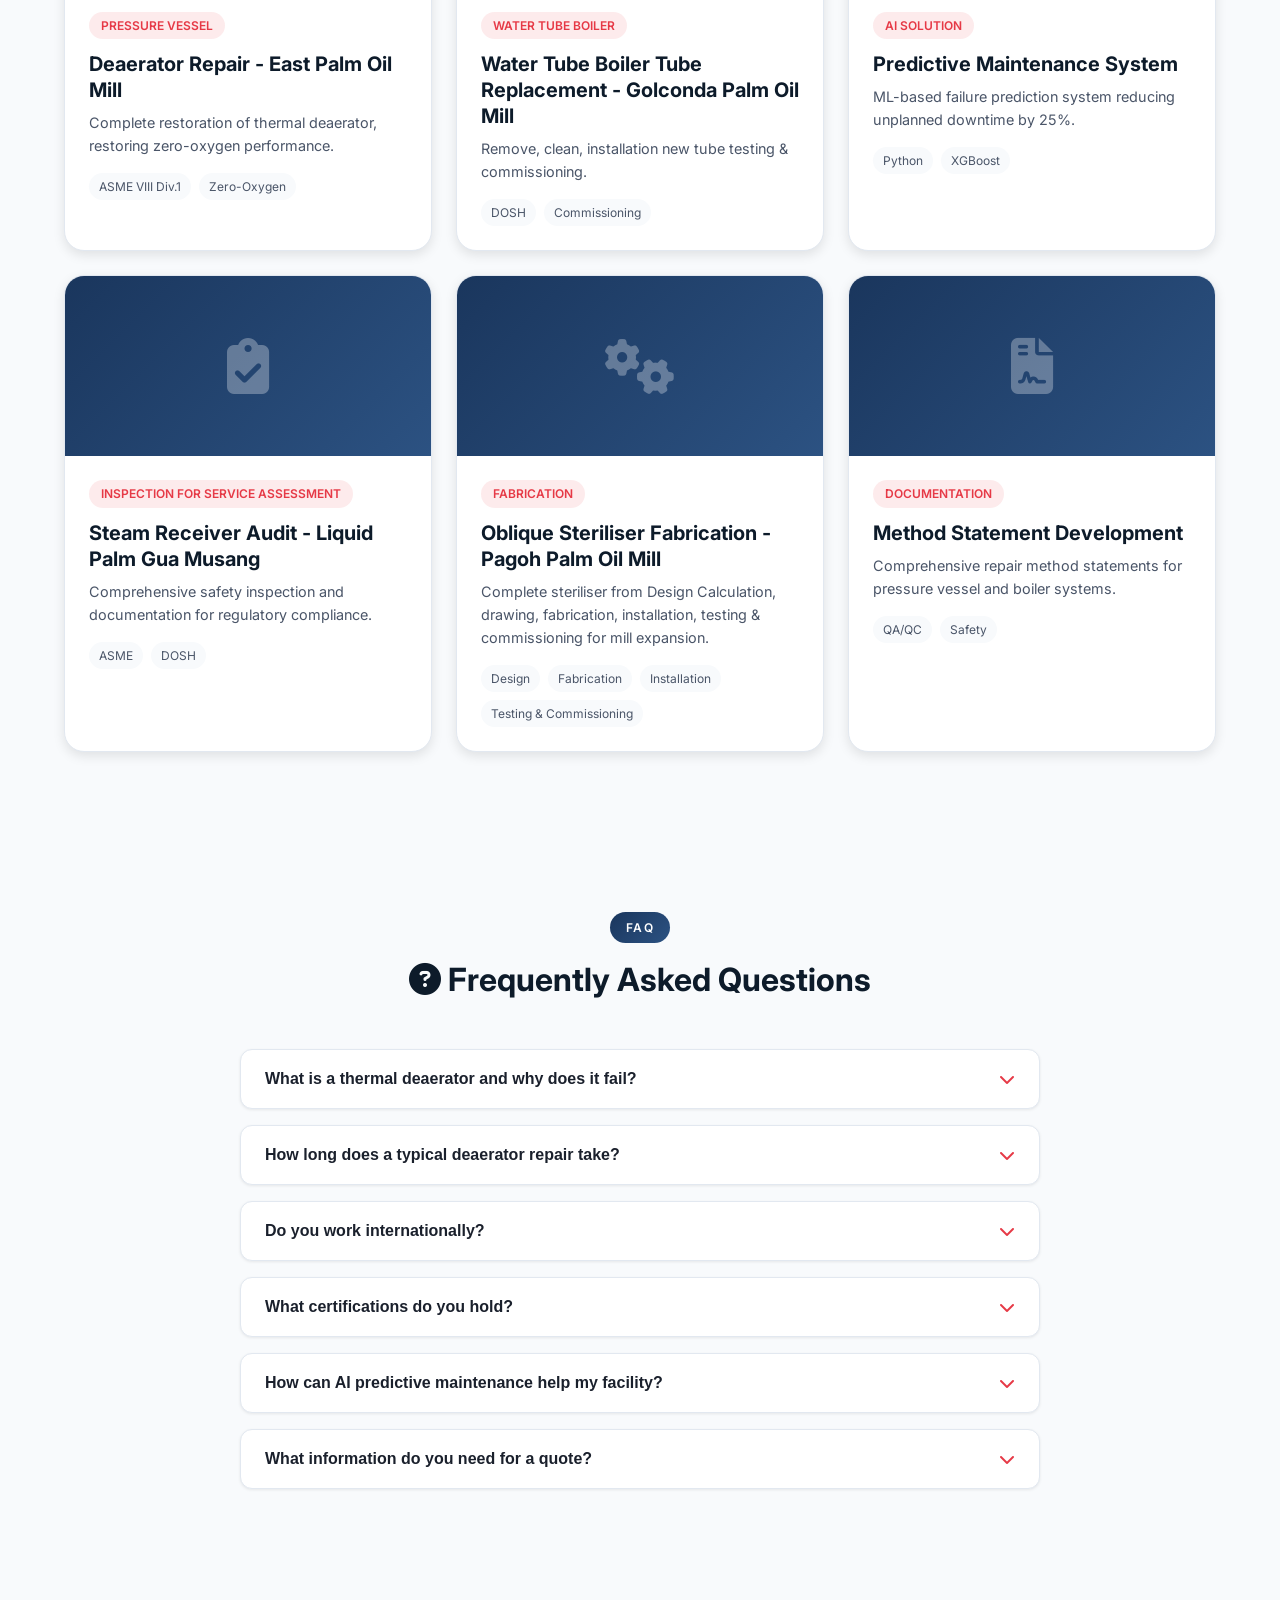
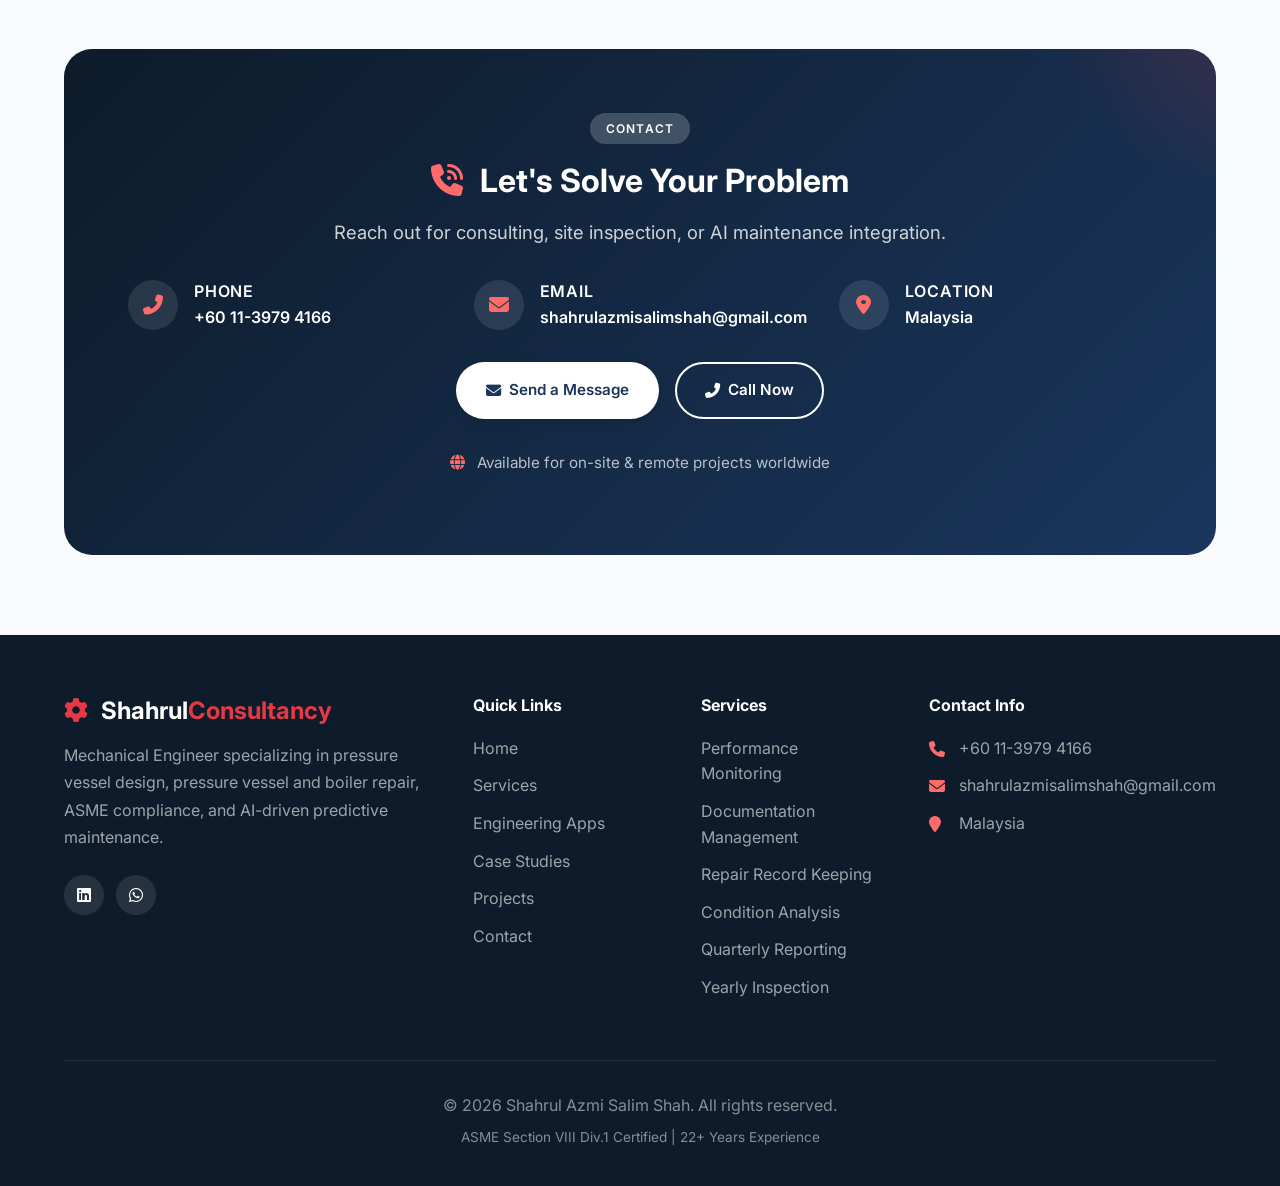
==== commit b9a9e6f8: "Update index.html" ====
--- a/index.html
+++ b/index.html
@@ -3,7 +3,7 @@
 <head>
   <meta charset="UTF-8">
   <meta name="viewport" content="width=device-width, initial-scale=1.0">
-  <title>Shahrul Azmi Salim Shah | Mechanical Engineer – Pressure Vessel & Boiler Repiar Specialist</title>
+  <title>Shahrul Azmi Salim Shah | Mechanical Engineer – Pressure Vessel & Boiler Repair Specialist</title>
   <meta name="description" content="22+ years expertise in pressure vessel design and boiler repair, ASME pressure vessels, steam boilers, and AI predictive maintenance. I restore zero-oxygen performance for palm oil mills.">
   <link rel="stylesheet" href="style.css">
   <link href="https://fonts.googleapis.com/css2?family=Inter:opsz,wght@14..32,300;14..32,400;14..32,500;14..32,600;14..32,700;14..32,800&display=swap" rel="stylesheet">
@@ -29,10 +29,9 @@
     <ul class="nav-menu" id="navMenu">
       <li><a href="#home" class="nav-link active">Home</a></li>
       <li><a href="#services" class="nav-link">Services</a></li>
-      
+      <li><a href="#engineering-apps" class="nav-link">Engineering Apps</a></li>
       <li><a href="#casestudies" class="nav-link">Case Studies</a></li>
       <li><a href="#projects" class="nav-link">Projects</a></li>
-      
       <li><a href="#faq" class="nav-link">FAQ</a></li>
       <li><a href="#contact" class="nav-link nav-cta">Contact</a></li>
     </ul>
@@ -167,6 +166,194 @@
             <li><i class="fas fa-check"></i> DOSH compliance</li>
             <li><i class="fas fa-check"></i> Integrity assessment</li>
           </ul>
+        </div>
+      </div>
+    </div>
+  </section>
+
+  <!-- NEW: Engineering App Suite Section -->
+  <section id="engineering-apps" class="section-apps">
+    <div class="container">
+      <div class="section-header">
+        <span class="section-tag">Digital Tools</span>
+        <h2><i class="fas fa-laptop-code"></i> Engineering App Suite</h2>
+        <p class="section-desc">Custom-built engineering applications based on 22+ years of practical experience — streamlining quality, compliance, and field efficiency.</p>
+      </div>
+      
+      <div class="apps-grid">
+        <!-- App 1: Quality Management Center -->
+        <div class="app-card">
+          <div class="app-icon"><i class="fas fa-clipboard-list"></i></div>
+          <h3>Quality Management Center</h3>
+          <p class="app-desc">Complete document control and quality assurance system for pressure vessel and boiler projects.</p>
+          
+          <div class="document-list">
+            <p class="doc-category"><i class="fas fa-file-alt"></i> Method Statements:</p>
+            <ul>
+              <li>MS-001: Fabrication & Welding Procedure</li>
+              <li>MS-002: Hydrostatic Testing Method</li>
+              <li>MS-003: Pneumatic Testing Method</li>
+              <li>MS-004: Heat Treatment Procedure</li>
+              <li>MS-005: Non-Destructive Examination (NDE)</li>
+              <li>MS-006: Deaerator Repair & Testing</li>
+            </ul>
+          </div>
+          
+          <div class="document-list">
+            <p class="doc-category"><i class="fas fa-clipboard-check"></i> Inspection Test Plans (ITP):</p>
+            <ul>
+              <li>ITP-01: Pressure Vessel Fabrication</li>
+              <li>ITP-02: Steam Boiler Installation</li>
+              <li>ITP-03: Thermal Deaerator Repair</li>
+              <li>ITP-04: Piping & Fittings</li>
+              <li>ITP-05: Welding & NDT Inspection</li>
+            </ul>
+          </div>
+          
+          <div class="document-list">
+            <p class="doc-category"><i class="fas fa-hard-hat"></i> Job Safety Analysis (JSA):</p>
+            <ul>
+              <li>JSA-001: Confined Space Entry</li>
+              <li>JSA-002: Lifting & Rigging Operations</li>
+              <li>JSA-003: Hot Work & Welding</li>
+              <li>JSA-004: Pressure Testing Safety</li>
+              <li>JSA-005: Radiography Safety</li>
+              <li>JSA-006: Working at Height</li>
+            </ul>
+          </div>
+          
+          <div class="document-list">
+            <p class="doc-category"><i class="fas fa-chalkboard-user"></i> Inspection & Test Forms:</p>
+            <ul>
+              <li>📄 Hydrostatic Test Report Form</li>
+              <li>📄 Bubble Test Report Form (Deaerator/Leak Test)</li>
+              <li>📄 Visual Inspection Form (Pre-Weld, Post-Weld)</li>
+              <li>📄 Dimensional Inspection Report</li>
+              <li>📄 NDT Report (UT, MT, PT, RT)</li>
+              <li>📄 Heat Treatment Chart Recorder Log</li>
+              <li>📄 Welding Inspection Report</li>
+            </ul>
+          </div>
+          <a href="#contact" class="app-cta"><i class="fas fa-download"></i> Request Access →</a>
+        </div>
+
+        <!-- App 2: Thickness Easement Report App -->
+        <div class="app-card">
+          <div class="app-icon"><i class="fas fa-chart-line"></i></div>
+          <h3>Thickness Easement Report App</h3>
+          <p class="app-desc">Calculate minimum required thickness, remaining life, and corrosion rates for pressure vessels and piping systems.</p>
+          
+          <div class="calculation-preview">
+            <p><strong><i class="fas fa-calculator"></i> Key Calculations:</strong></p>
+            <ul>
+              <li>📐 Minimum Required Thickness (ASME VIII UG-27)</li>
+              <li>📐 Remaining Life Assessment (Corrosion Allowance)</li>
+              <li>📐 Corrosion Rate (Long-term & Short-term)</li>
+              <li>📐 Maximum Allowable Working Pressure (MAWP)</li>
+              <li>📐 Retirement Thickness Calculation</li>
+              <li>📐 Hydrostatic Test Pressure</li>
+            </ul>
+          </div>
+          
+          <div class="document-list">
+            <p class="doc-category"><i class="fas fa-microchip"></i> Features:</p>
+            <ul>
+              <li>✔ Input actual thickness readings from UT</li>
+              <li>✔ Automatic minimum thickness calculation</li>
+              <li>✔ Generates printable easement report</li>
+              <li>✔ Trend analysis with corrosion charts</li>
+              <li>✔ API 510 compliant reporting</li>
+              <li>✔ Excel export for record keeping</li>
+            </ul>
+          </div>
+          
+          <div class="sample-formula">
+            <code>t<sub>min</sub> = (P × R) / (S × E - 0.6 × P) + CA</code>
+          </div>
+          <a href="#contact" class="app-cta"><i class="fas fa-chart-simple"></i> Request Demo →</a>
+        </div>
+
+        <!-- App 3: WPS PQR & WQT Form App -->
+        <div class="app-card">
+          <div class="app-icon"><i class="fas fa-fire"></i></div>
+          <h3>WPS / PQR / WQT Form App</h3>
+          <p class="app-desc">ASME Section IX compliant welding procedure and welder qualification management system.</p>
+          
+          <div class="document-list">
+            <p class="doc-category"><i class="fas fa-file-signature"></i> Welding Procedure Specification (WPS):</p>
+            <ul>
+              <li>WPS Generator (SMAW, GTAW, FCAW, SAW)</li>
+              <li>Preheat & Interpass temperature tracking</li>
+              <li>PWHT parameters & monitoring</li>
+              <li>Essential & Non-essential variables checker</li>
+              <li>Automatic ASME IX compliance verification</li>
+            </ul>
+          </div>
+          
+          <div class="document-list">
+            <p class="doc-category"><i class="fas fa-flask"></i> Procedure Qualification Record (PQR):</p>
+            <ul>
+              <li>PQR template with ASME IX Section QW-200</li>
+              <li>Mechanical test result logging (Tensile, Bend, Impact)</li>
+              <li>Macro-etch & hardness test tracking</li>
+              <li>Digital signature & approval workflow</li>
+              <li>Welder continuity log & renewal alerts</li>
+            </ul>
+          </div>
+          
+          <div class="document-list">
+            <p class="doc-category"><i class="fas fa-id-card"></i> Welder Qualification Test (WQT):</p>
+            <ul>
+              <li>Welder performance tracking & renewal dates</li>
+              <li>Test coupon tracking & results logging</li>
+              <li>Qualification scope management (process, thickness, diameter)</li>
+              <li>Digital welder ID cards & certification expiry alerts</li>
+              <li>Welder continuity log & renewal alerts</li>
+            </ul>
+          </div>
+          <a href="#contact" class="app-cta"><i class="fas fa-file-pdf"></i> Request Access →</a>
+        </div>
+
+        <!-- App 4: Assessment Analysis App -->
+        <div class="app-card">
+          <div class="app-icon"><i class="fas fa-chart-pie"></i></div>
+          <h3>Assessment Analysis App</h3>
+          <p class="app-desc">Risk-based inspection (RBI) and fitness-for-service (FFS) assessment for pressure equipment.</p>
+          
+          <div class="document-list">
+            <p class="doc-category"><i class="fas fa-chart-line"></i> Analysis Modules:</p>
+            <ul>
+              <li>📊 Remaining Life Assessment (RLA)</li>
+              <li>📊 Risk-Based Inspection (RBI) scoring</li>
+              <li>📊 Fitness-For-Service (API 579 / FFS)</li>
+              <li>📊 Corrosion growth projection (Linear/Non-linear)</li>
+              <li>📊 Fatigue & Creep analysis (where applicable)</li>
+              <li>📊 Probability of Failure (POF) calculations</li>
+            </ul>
+          </div>
+          
+          <div class="document-list">
+            <p class="doc-category"><i class="fas fa-chart-pie"></i> Reporting Outputs:</p>
+            <ul>
+              <li>✔ Risk matrix (Likelihood vs Consequence)</li>
+              <li>✔ Inspection interval recommendation</li>
+              <li>✔ Mitigation action plan & priority ranking</li>
+              <li>✔ PDF & Excel report export</li>
+              <li>✔ Equipment criticality ranking</li>
+              <li>✔ Maintenance strategy optimizer</li>
+            </ul>
+          </div>
+          
+          <div class="document-list">
+            <p class="doc-category"><i class="fas fa-robot"></i> AI Integration:</p>
+            <ul>
+              <li>🤖 Predictive failure mode analysis</li>
+              <li>🤖 Anomaly detection from historical data</li>
+              <li>🤖 Automated maintenance strategy generator</li>
+              <li>🤖 Risk score prediction from sensor data</li>
+            </ul>
+          </div>
+          <a href="#contact" class="app-cta"><i class="fas fa-chart-line"></i> Request Demo →</a>
         </div>
       </div>
     </div>
@@ -579,7 +766,7 @@
           </div>
           <div class="project-content">
             <span class="project-category">Pressure Vessel</span>
-            <h3>Deaerator Repair - East Palm OIl Mill</h3>
+            <h3>Deaerator Repair - East Palm Oil Mill</h3>
             <p>Complete restoration of thermal deaerator, restoring zero-oxygen performance.</p>
             <div class="project-tags">
               <span>ASME VIII Div.1</span>
@@ -593,8 +780,8 @@
           </div>
           <div class="project-content">
             <span class="project-category">Water Tube Boiler</span>
-            <h3>Water Tube Boiler Tube  Replacement - Golconda Palm OIl Mill</h3>
-            <p>Remove, clean, installation new tube testing & commissionin.</p>
+            <h3>Water Tube Boiler Tube Replacement - Golconda Palm Oil Mill</h3>
+            <p>Remove, clean, installation new tube testing & commissioning.</p>
             <div class="project-tags">
               <span>DOSH</span>
               <span>Commissioning</span>
@@ -621,7 +808,7 @@
           </div>
           <div class="project-content">
             <span class="project-category">Inspection for Service Assessment</span>
-            <h3>Steam Receiver Audit - Liquid Palm Gua Musang </h3>
+            <h3>Steam Receiver Audit - Liquid Palm Gua Musang</h3>
             <p>Comprehensive safety inspection and documentation for regulatory compliance.</p>
             <div class="project-tags">
               <span>ASME</span>
@@ -635,8 +822,8 @@
           </div>
           <div class="project-content">
             <span class="project-category">Fabrication</span>
-            <h3>Oblique Steriliser Fabrication - Pagoh Palm OIl Mill</h3>
-            <p>Complete steriliser from Desgin Calculation, drawing,  fabrication, installation, testing & commissioning for mill expansion.</p>
+            <h3>Oblique Steriliser Fabrication - Pagoh Palm Oil Mill</h3>
+            <p>Complete steriliser from Design Calculation, drawing, fabrication, installation, testing & commissioning for mill expansion.</p>
             <div class="project-tags">
               <span>Design</span>
               <span>Fabrication</span>
@@ -798,7 +985,8 @@
         <ul>
           <li><a href="#home">Home</a></li>
           <li><a href="#services">Services</a></li>
-          <li><a href="#expertise">Expertise</a></li>
+          <li><a href="#engineering-apps">Engineering Apps</a></li>
+          <li><a href="#casestudies">Case Studies</a></li>
           <li><a href="#projects">Projects</a></li>
           <li><a href="#contact">Contact</a></li>
         </ul>
@@ -933,4 +1121,4 @@
 </script>
 
 </body>
-</html>
+</html>
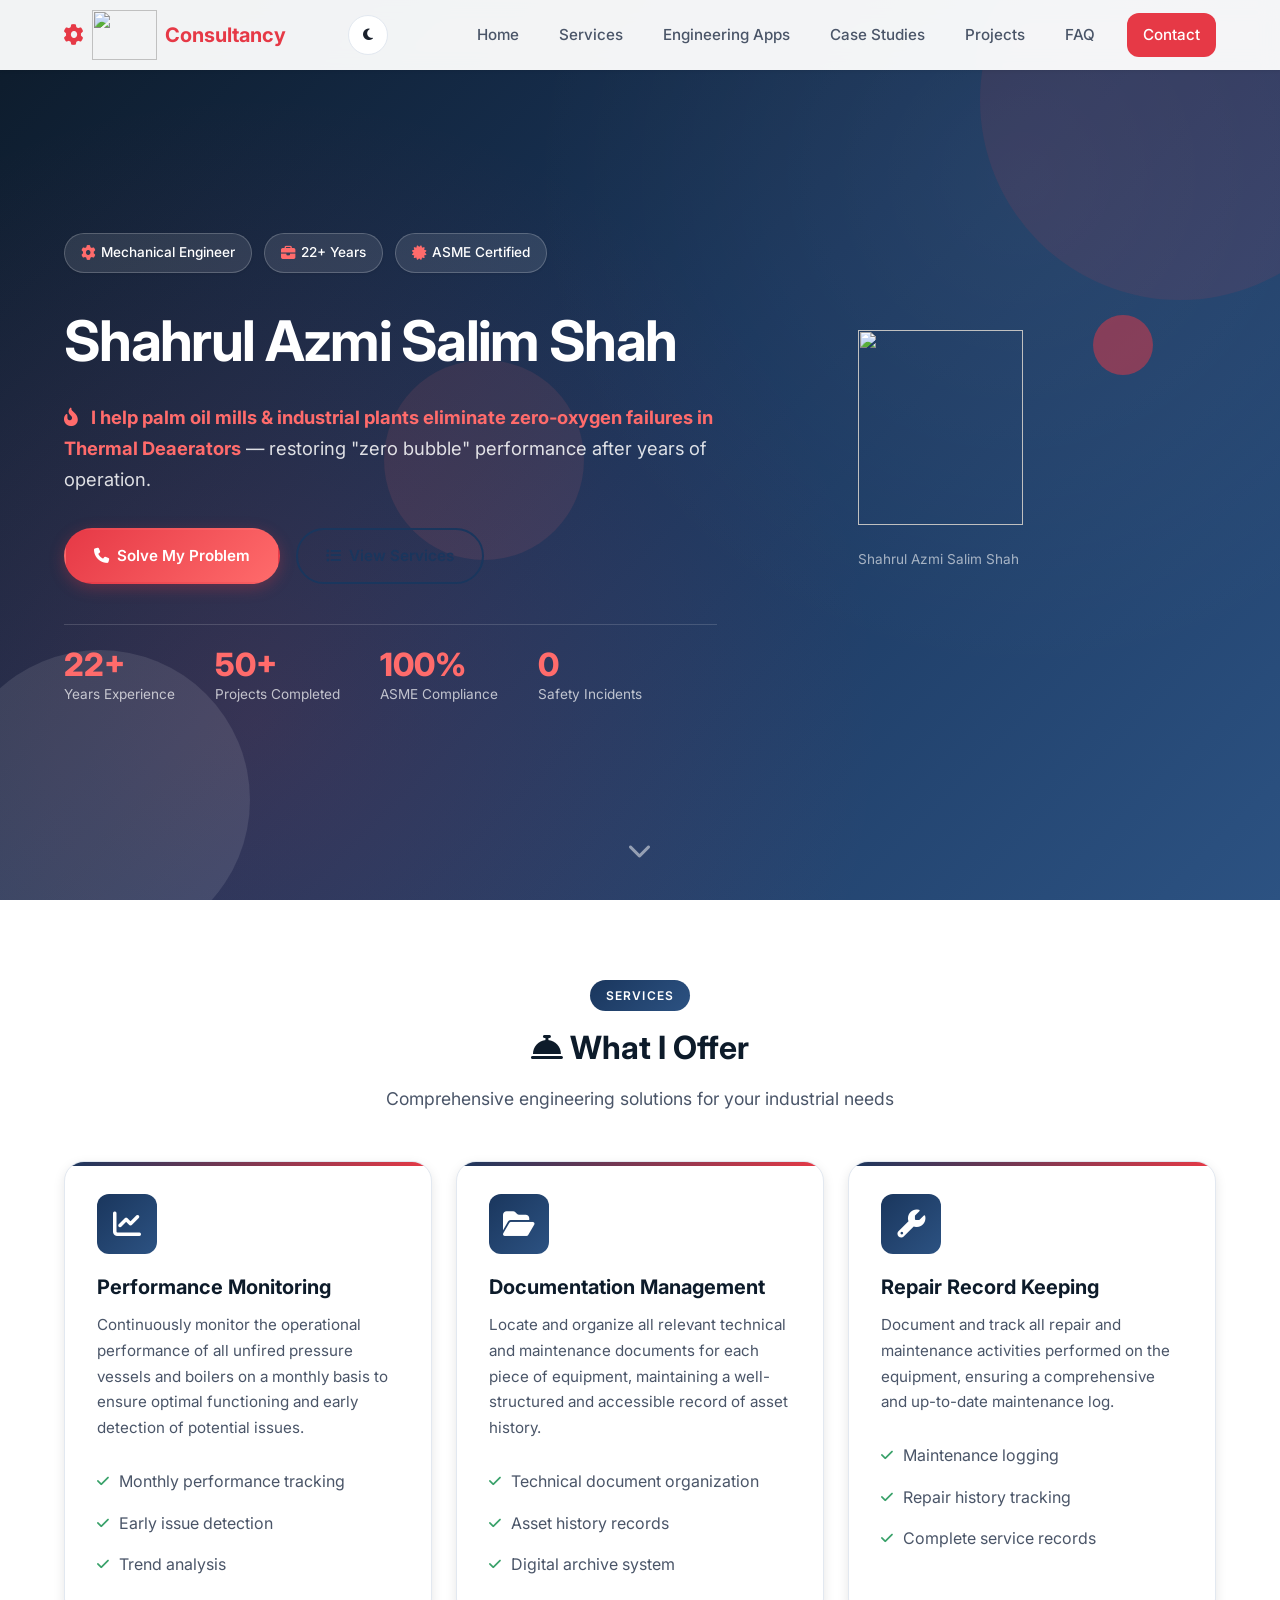
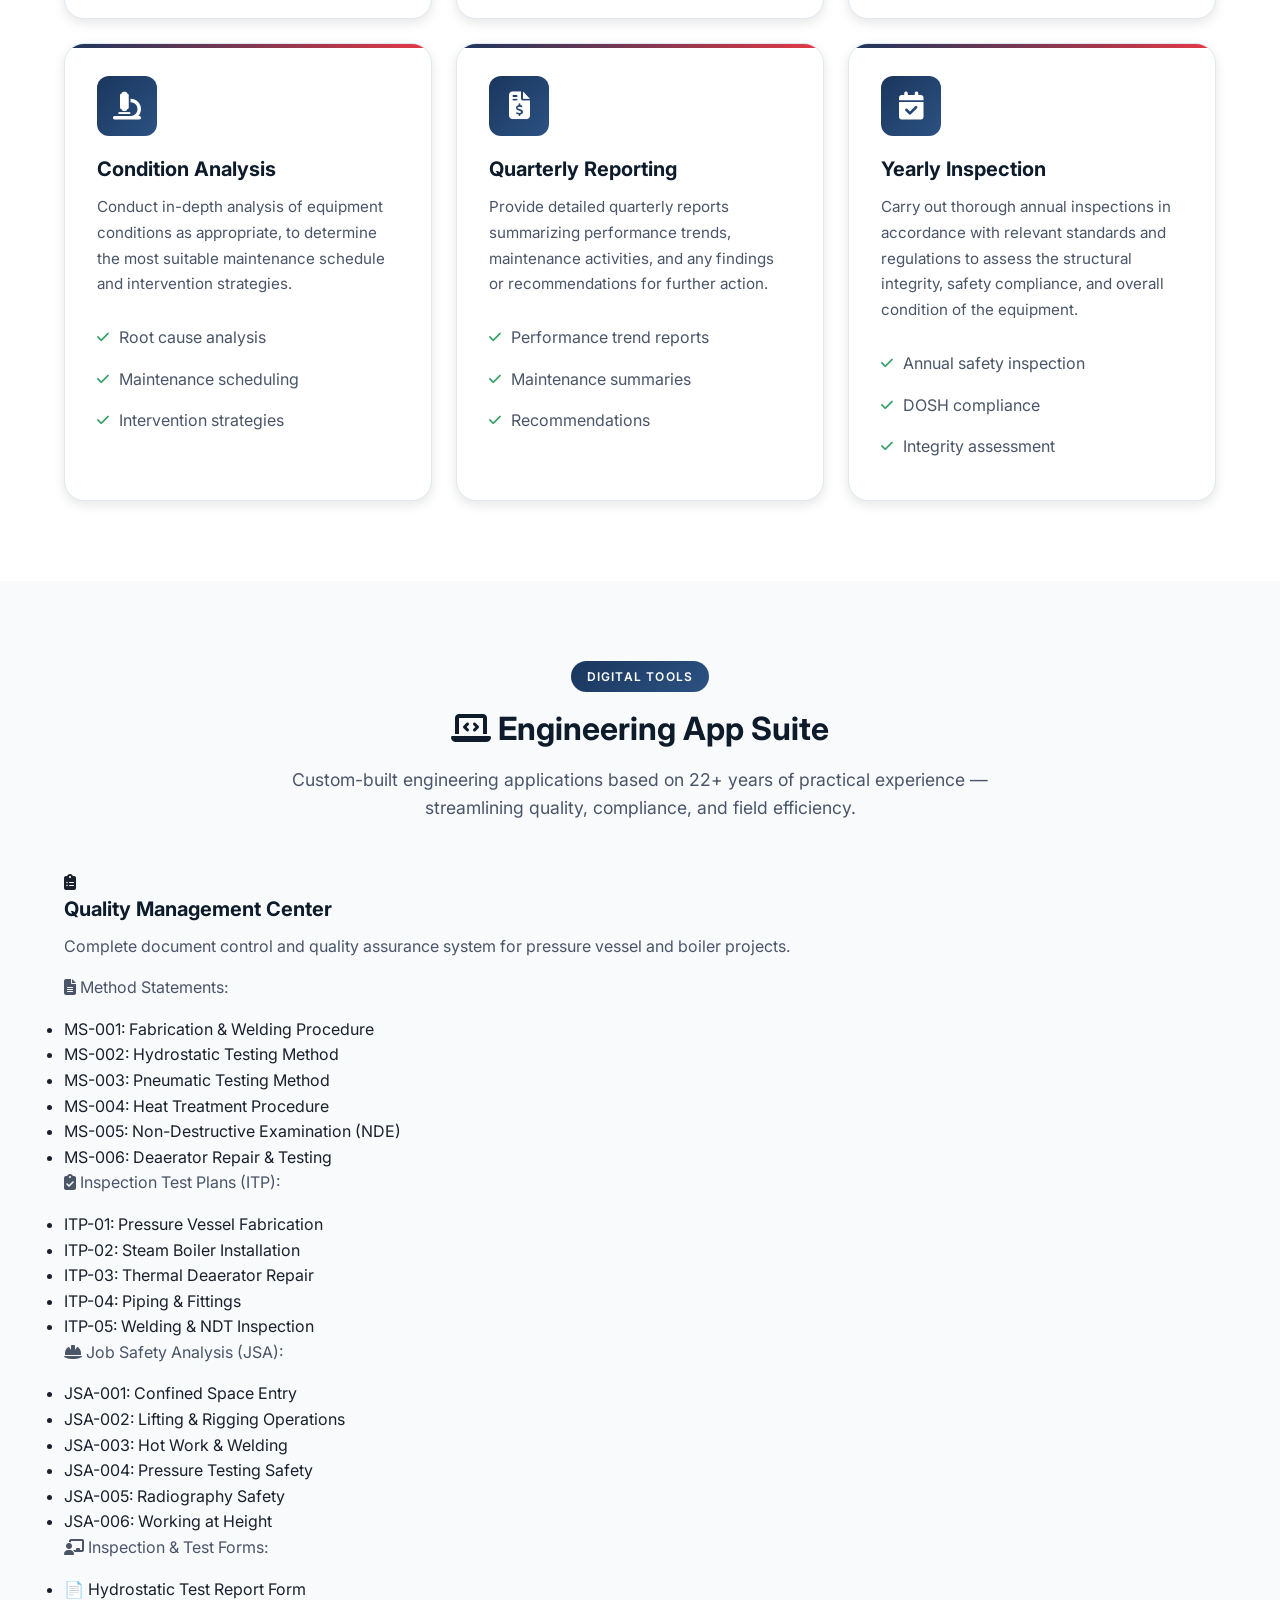
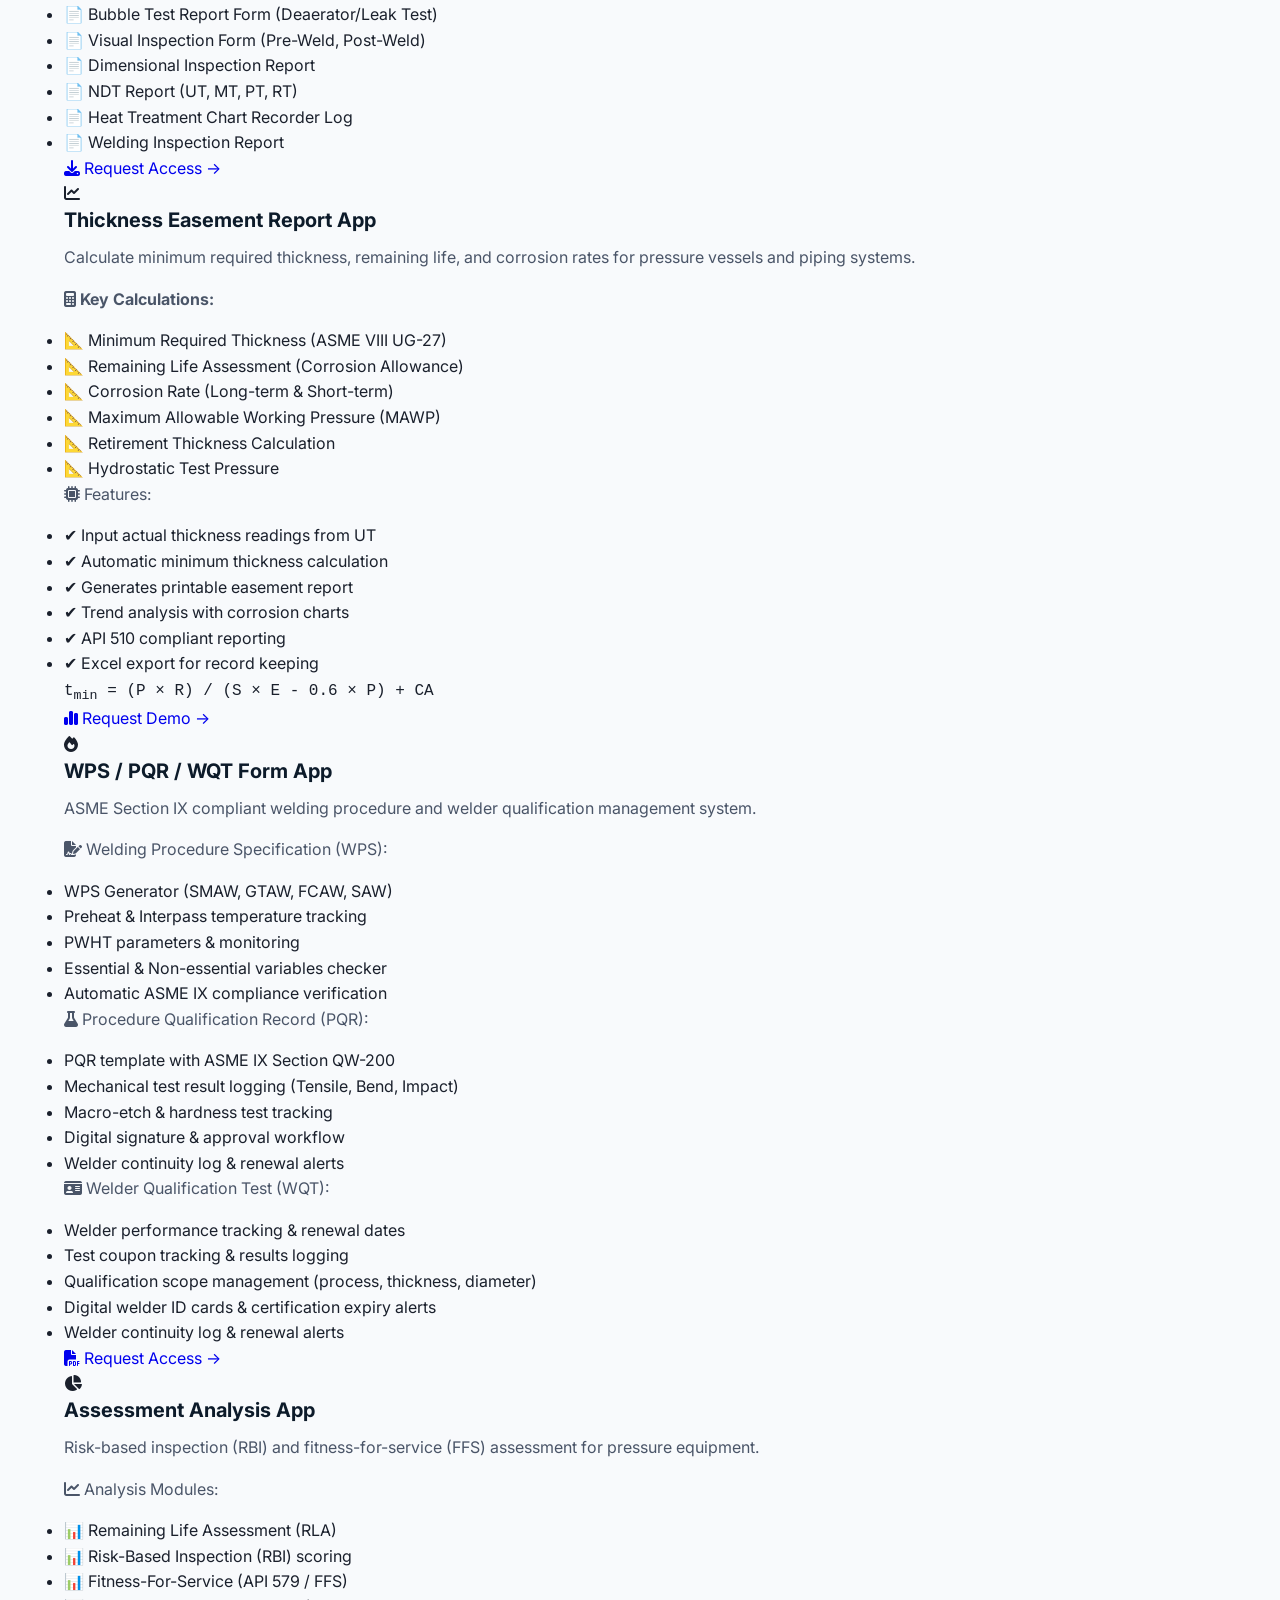
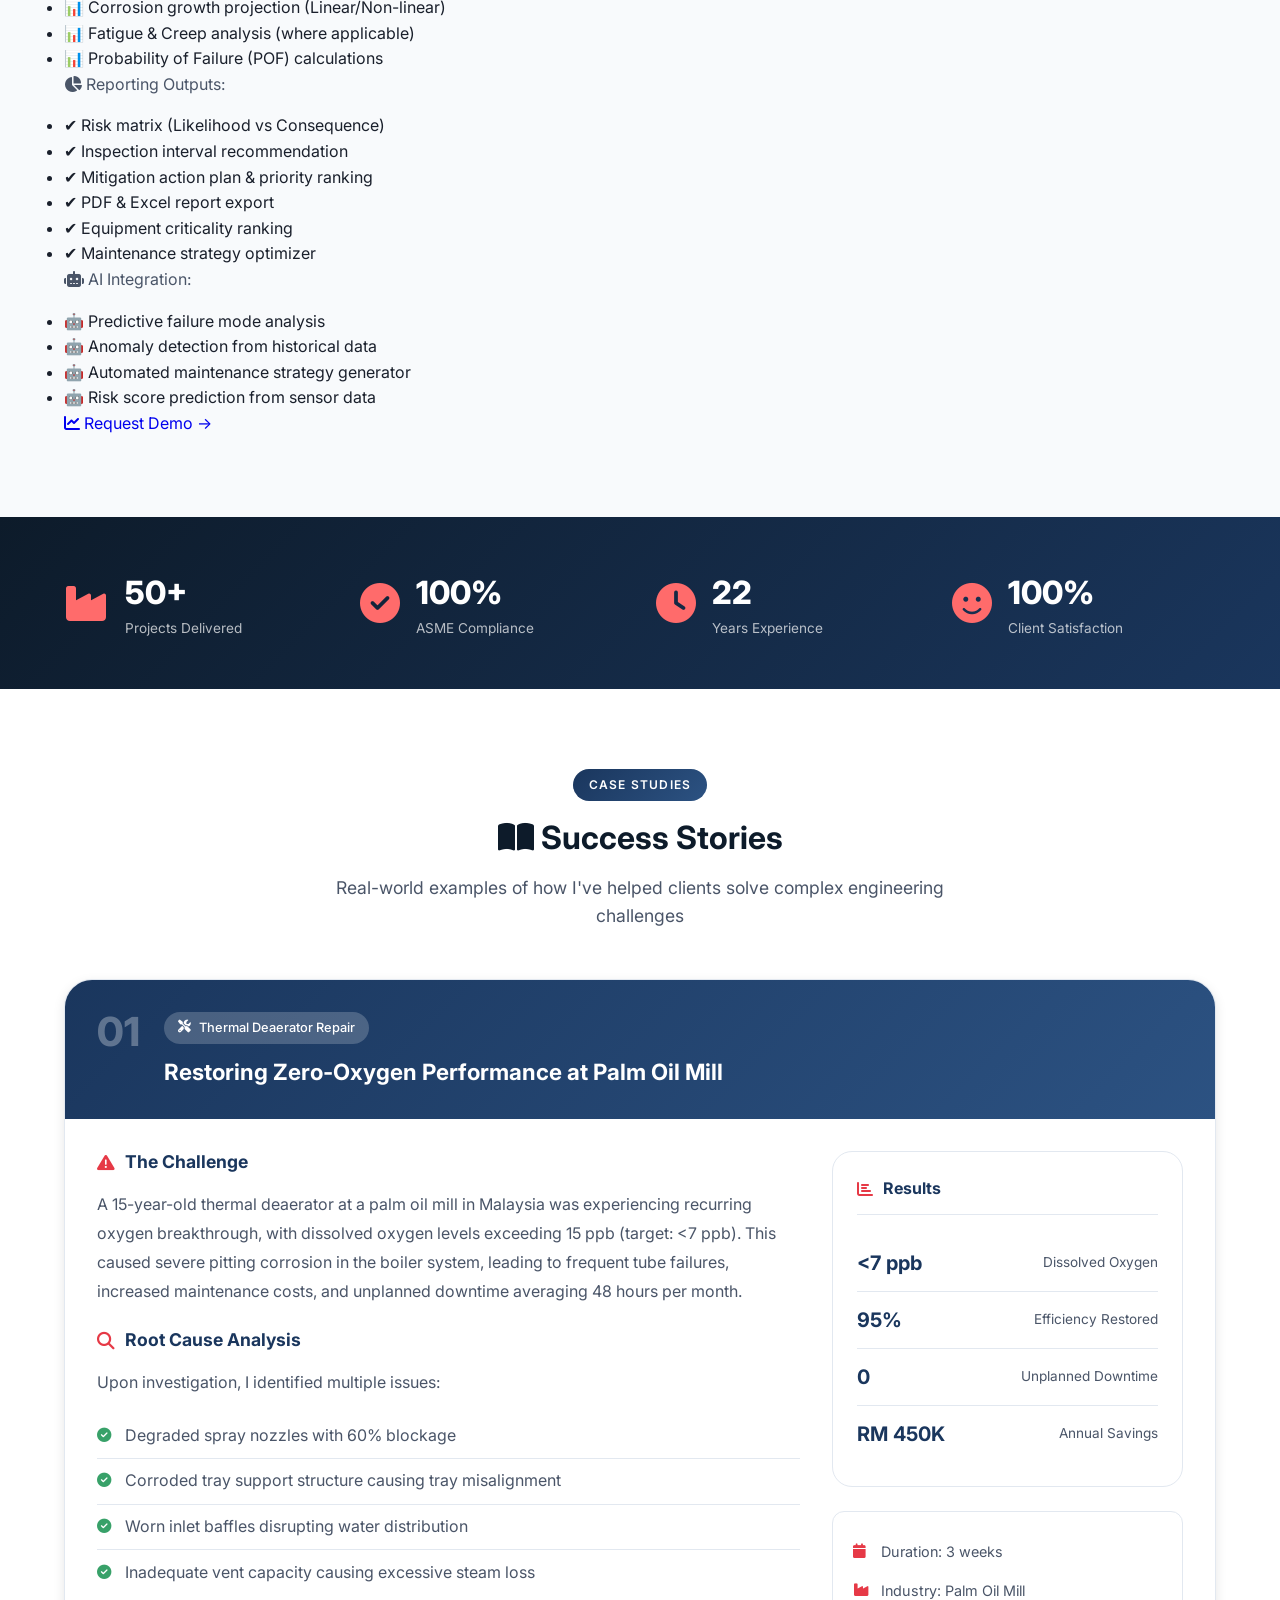
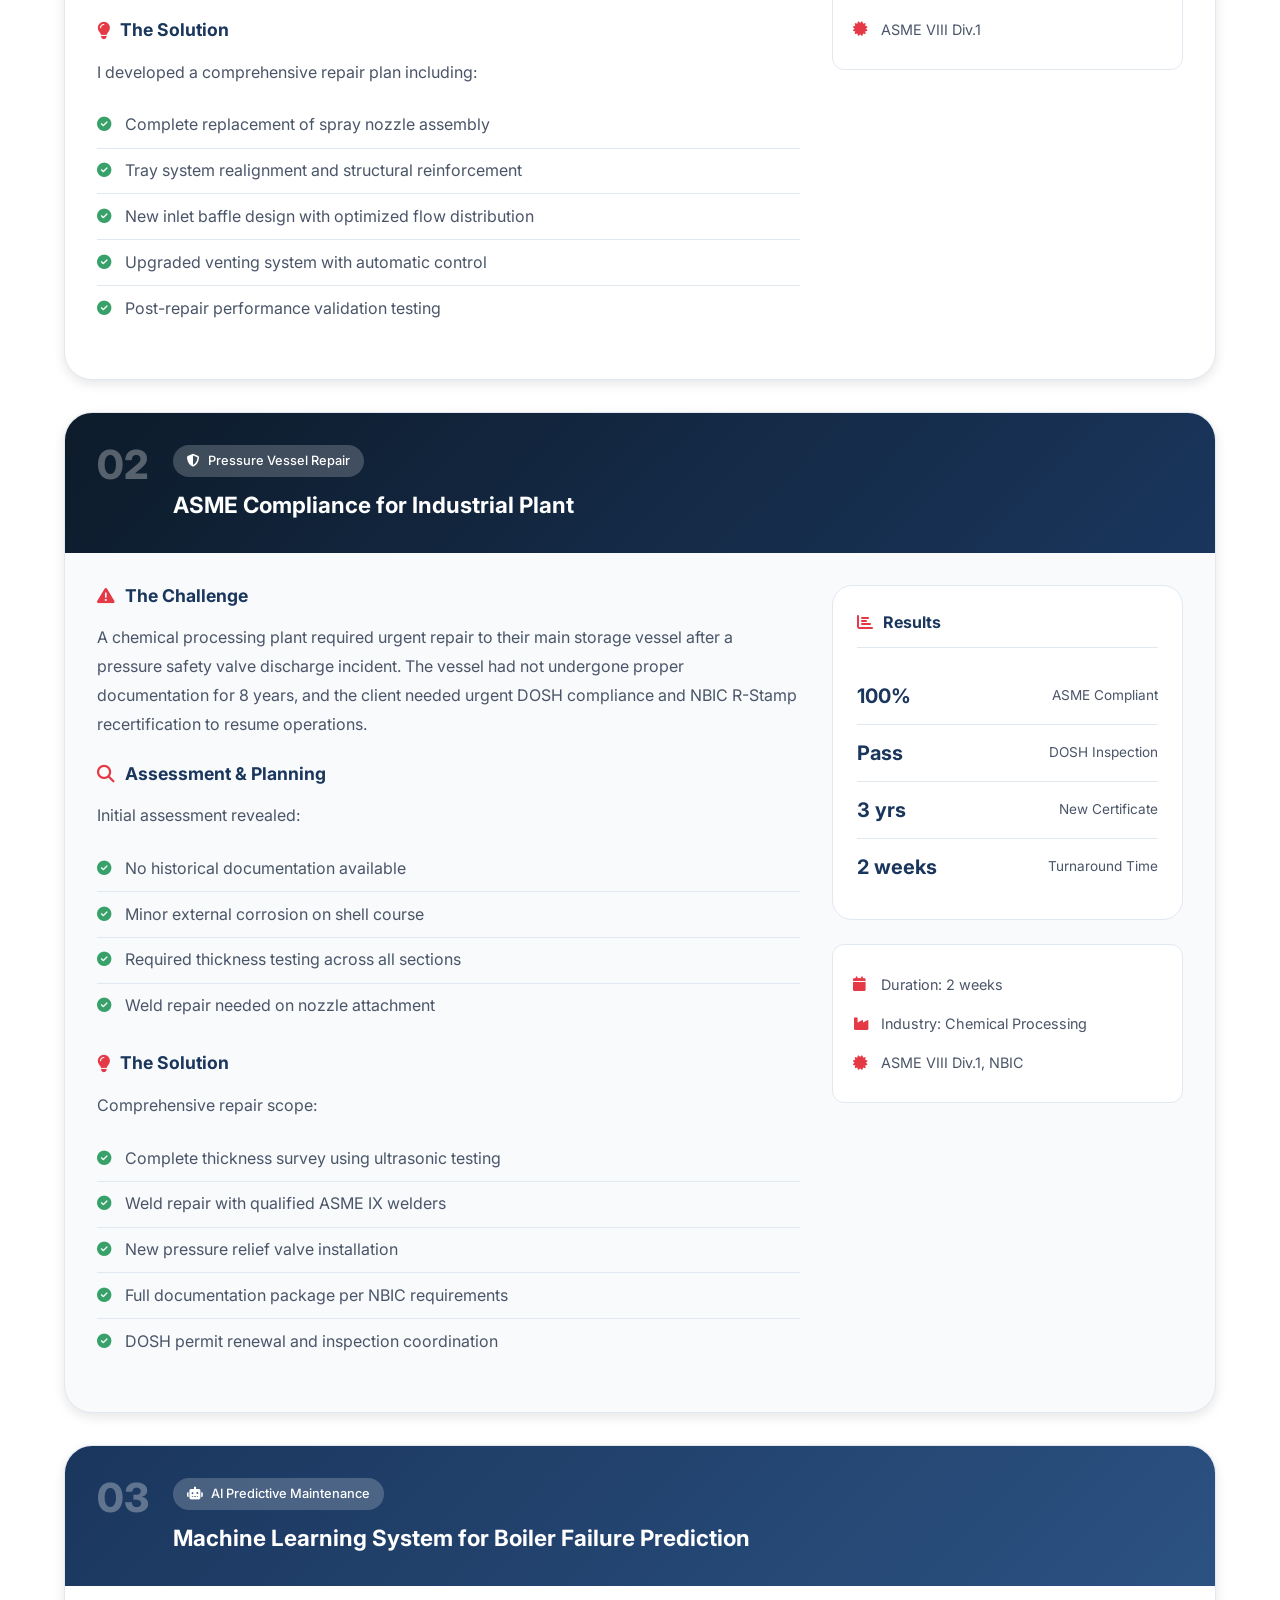
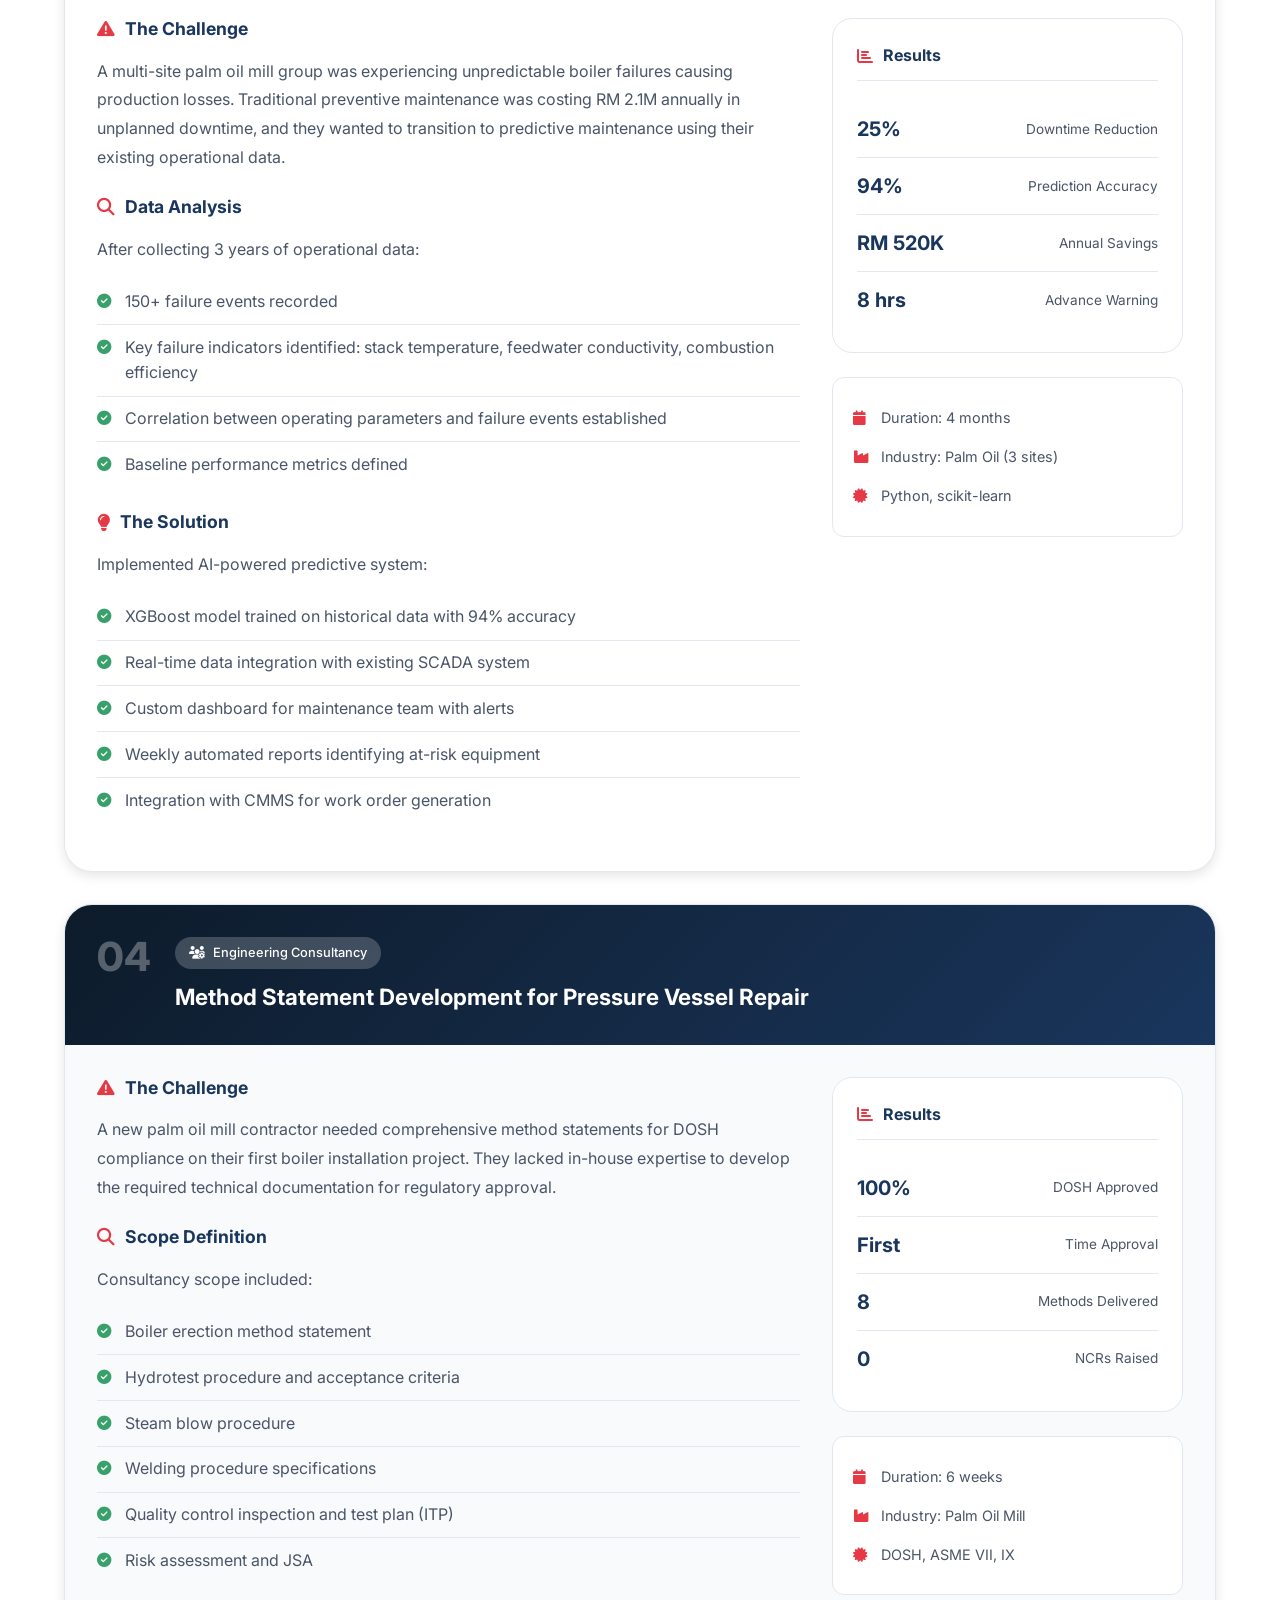
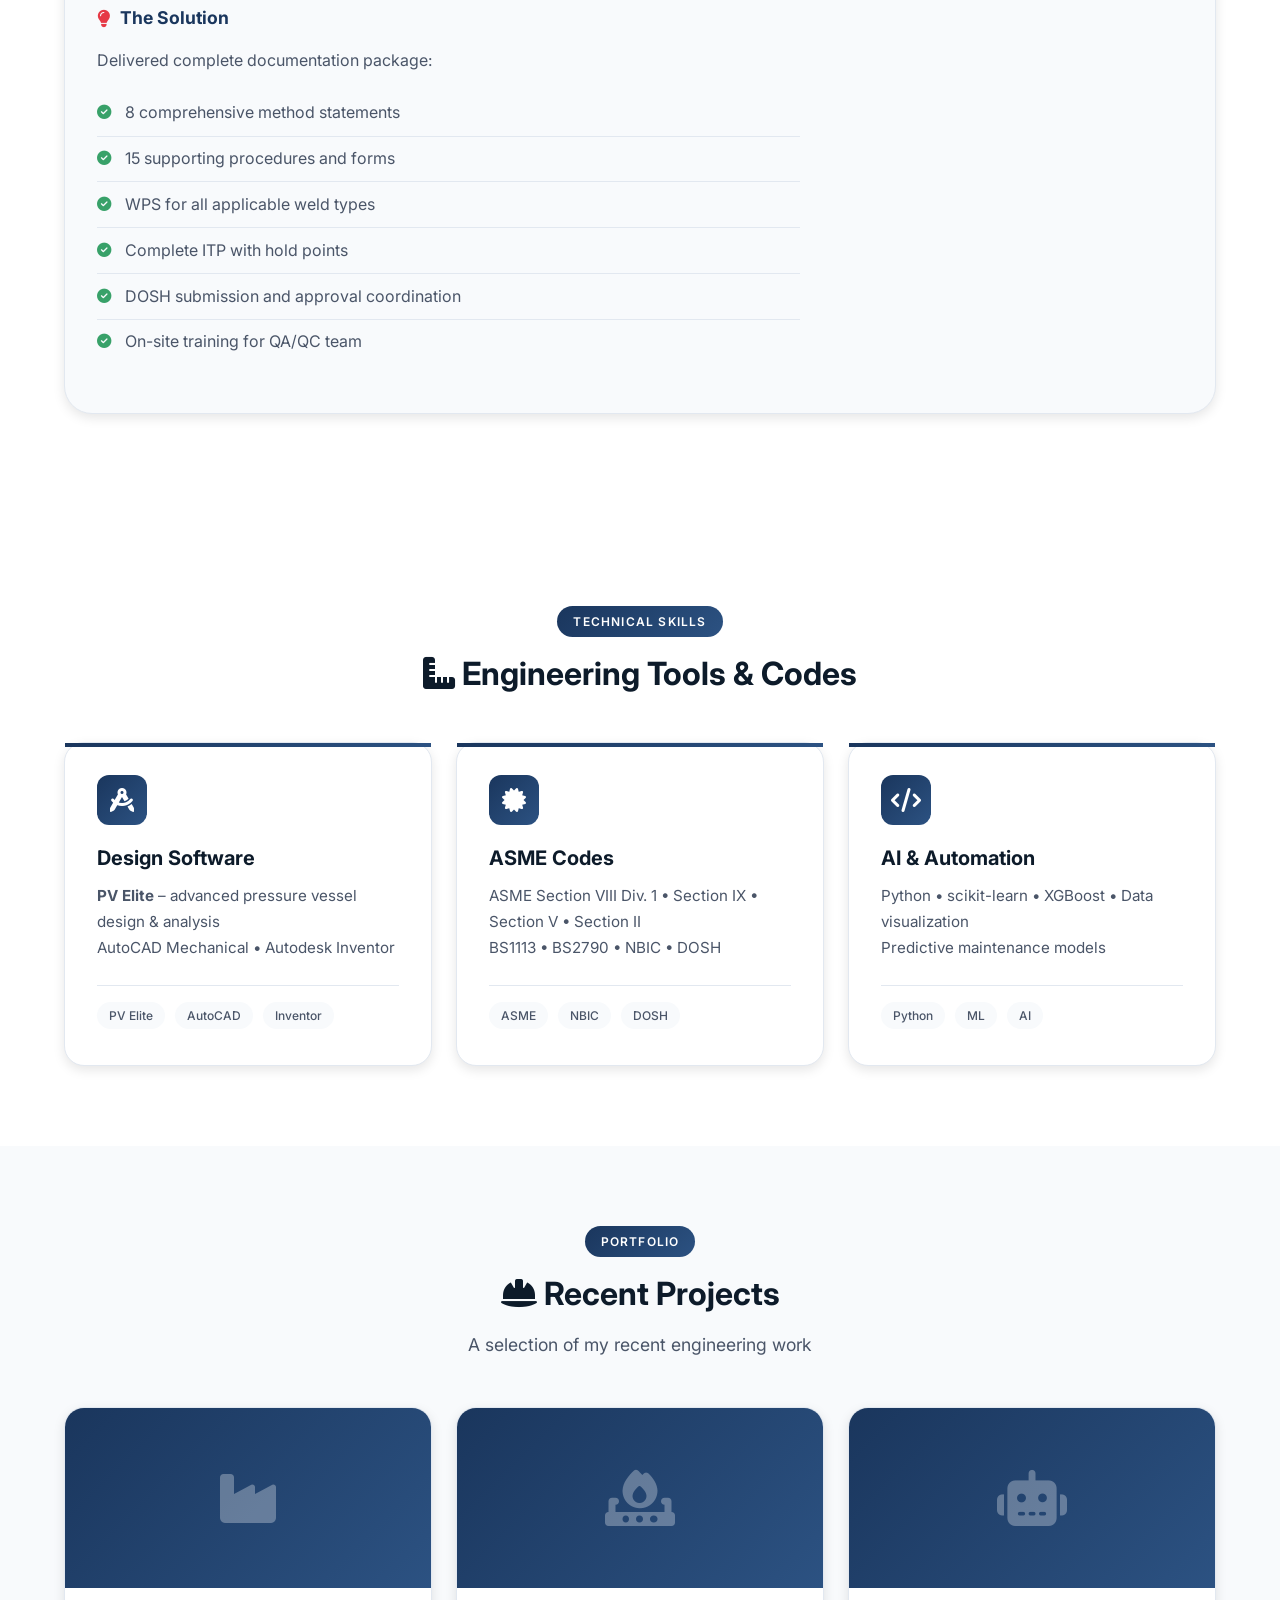
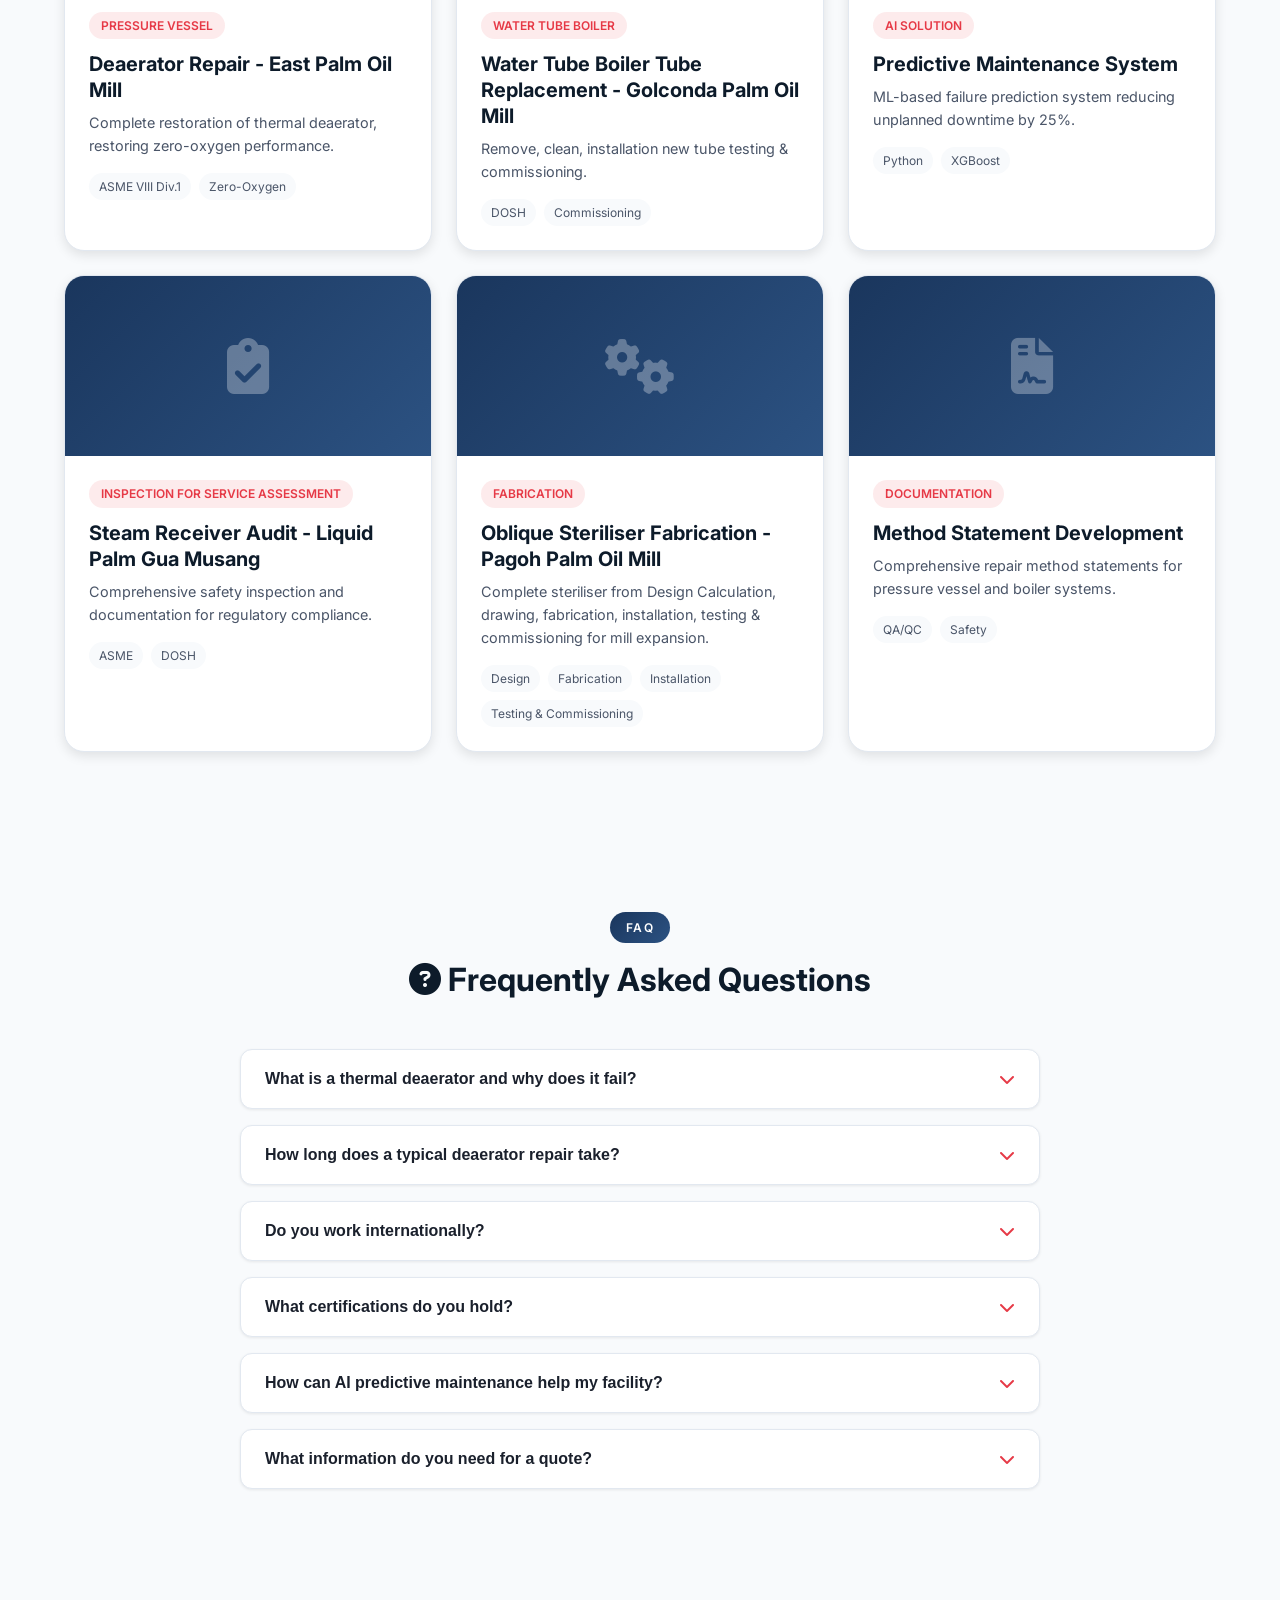
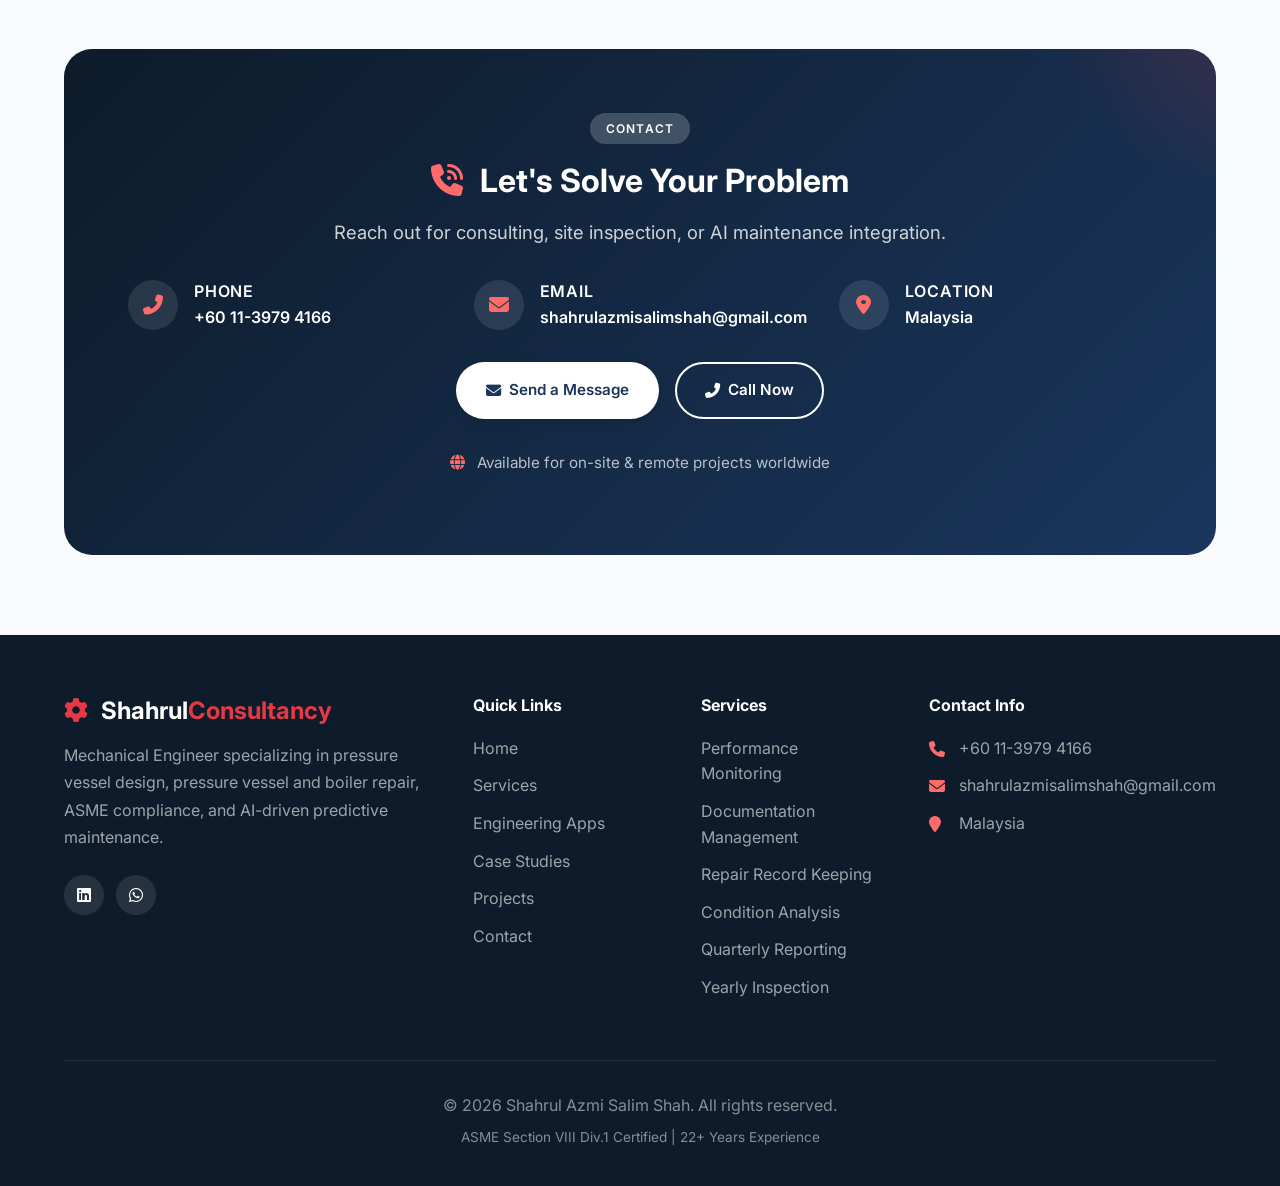
==== commit dea30db0: "Update logo and photo paths in index.html" ====
--- a/index.html
+++ b/index.html
@@ -16,7 +16,7 @@
 <nav class="navbar" id="navbar">
   <div class="container nav-container">
     <a href="#" class="nav-logo">
-      <i class="fas fa-cog"></i> Shahrul<span>Consultancy</span>
+      <i class="fas fa-cog"></i><img src="../../Documents/folder 2026/logo/SN LOGO.png" width="65" height="50" alt=""><span>Consultancy</span>
     </a>
     <button class="theme-toggle" id="themeToggle" aria-label="Toggle dark mode">
       <i class="fas fa-moon"></i>
@@ -82,12 +82,10 @@
     </div>
     <div class="hero-photo">
       <div class="photo-wrapper">
-        <div class="photo-img">
-          <img src="../OneDrive/Documents/folder 2026/logo/my_photo.png" alt="Shahrul Azmi Salim Shah" width="143" height="200" />
-        </div>
+           <img src="../../Documents/folder 2026/logo/my_photo.png" width="165" height="195" alt="">
+           <p class="photo-caption">Shahrul Azmi Salim Shah</p>
         <div class="photo-accent"></div>
       </div>
-      <p class="photo-caption">Shahrul Azmi Salim Shah</p>
     </div>
   </div>
   <div class="hero-scroll">
@@ -1121,4 +1119,4 @@
 </script>
 
 </body>
-</html>+</html>
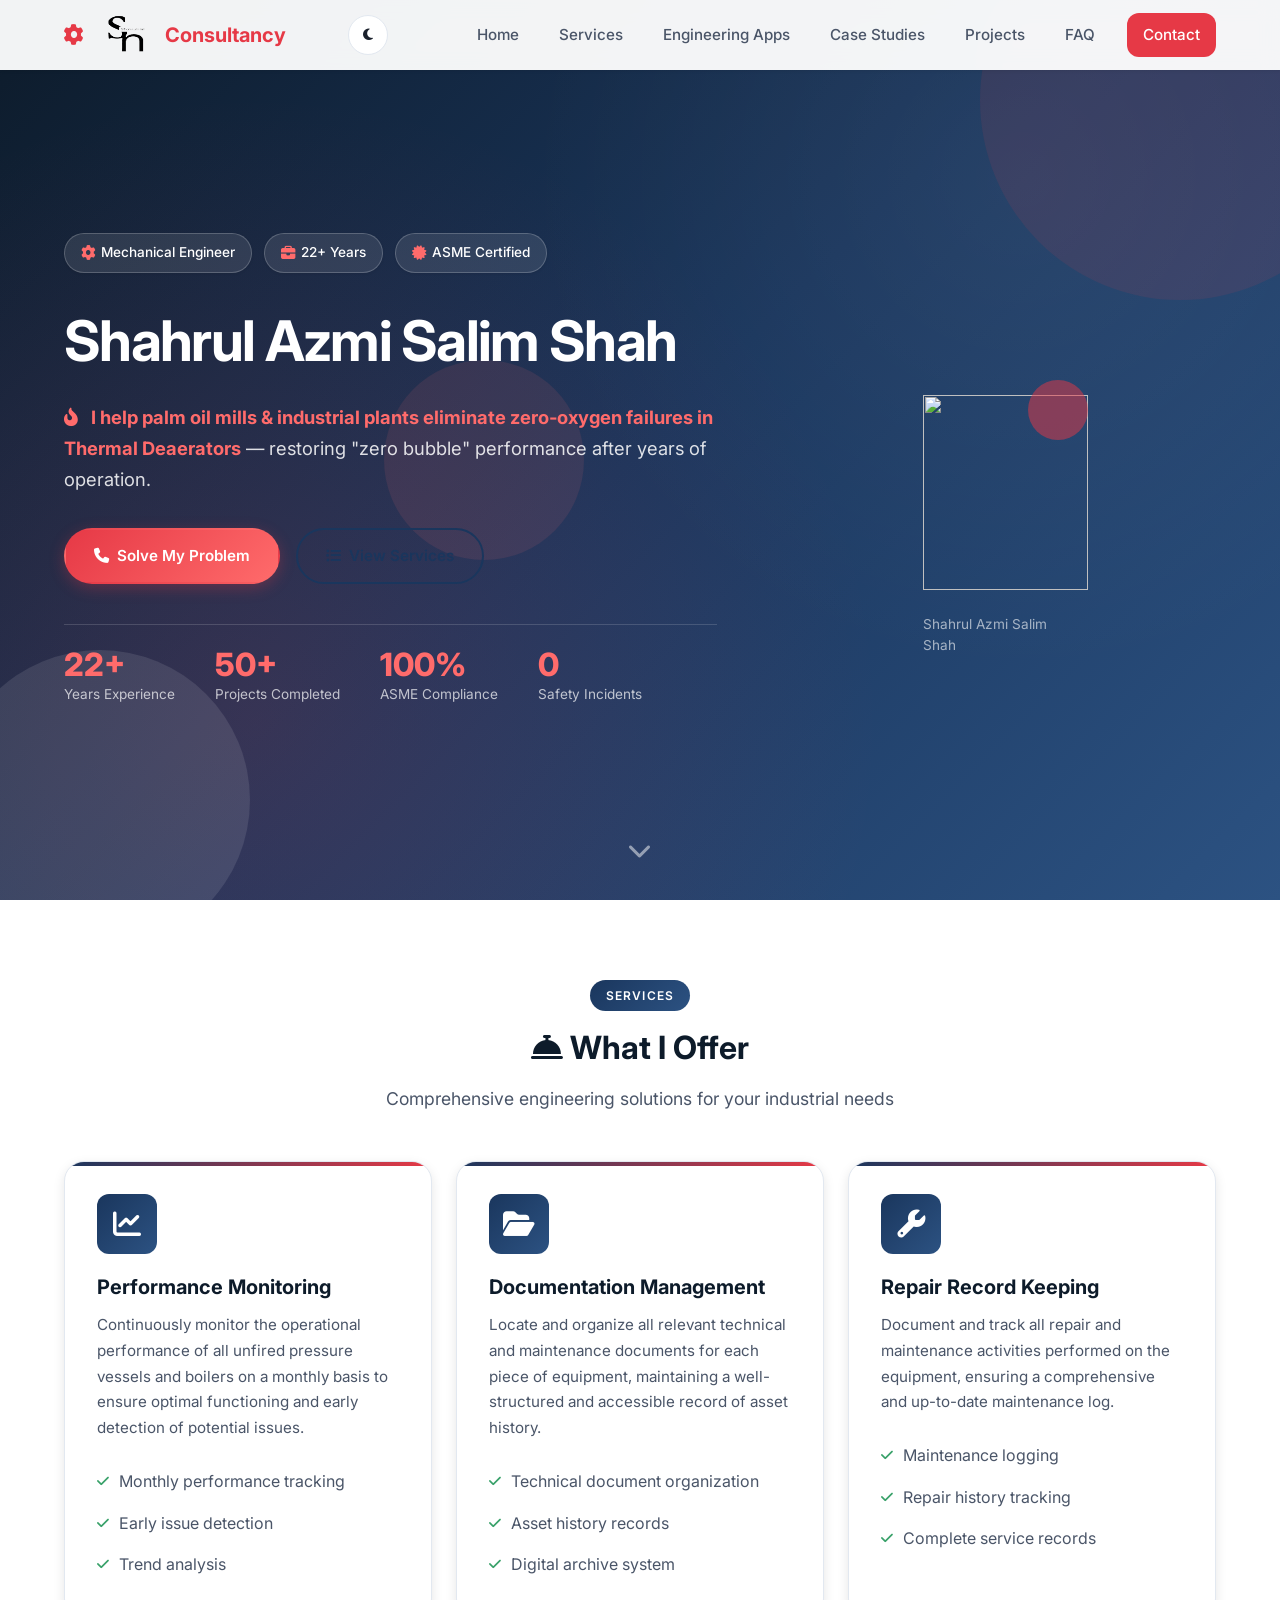
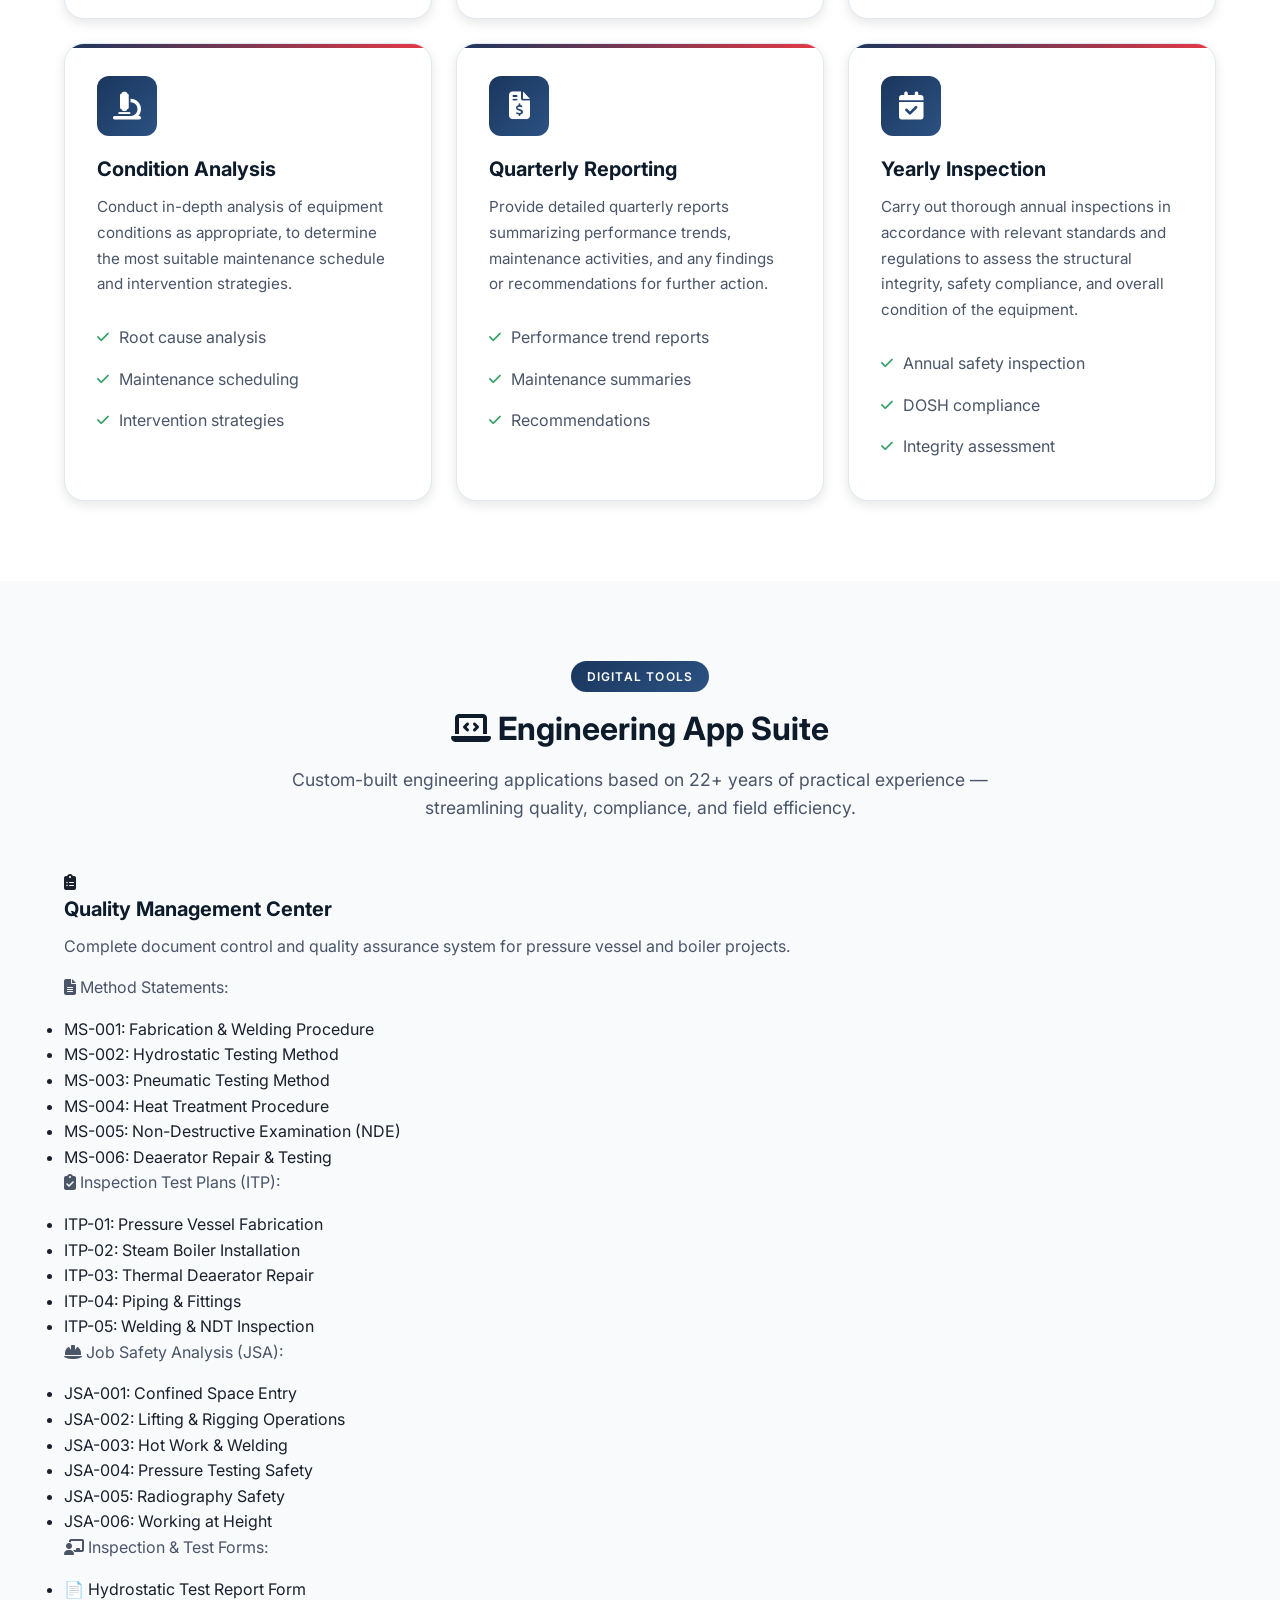
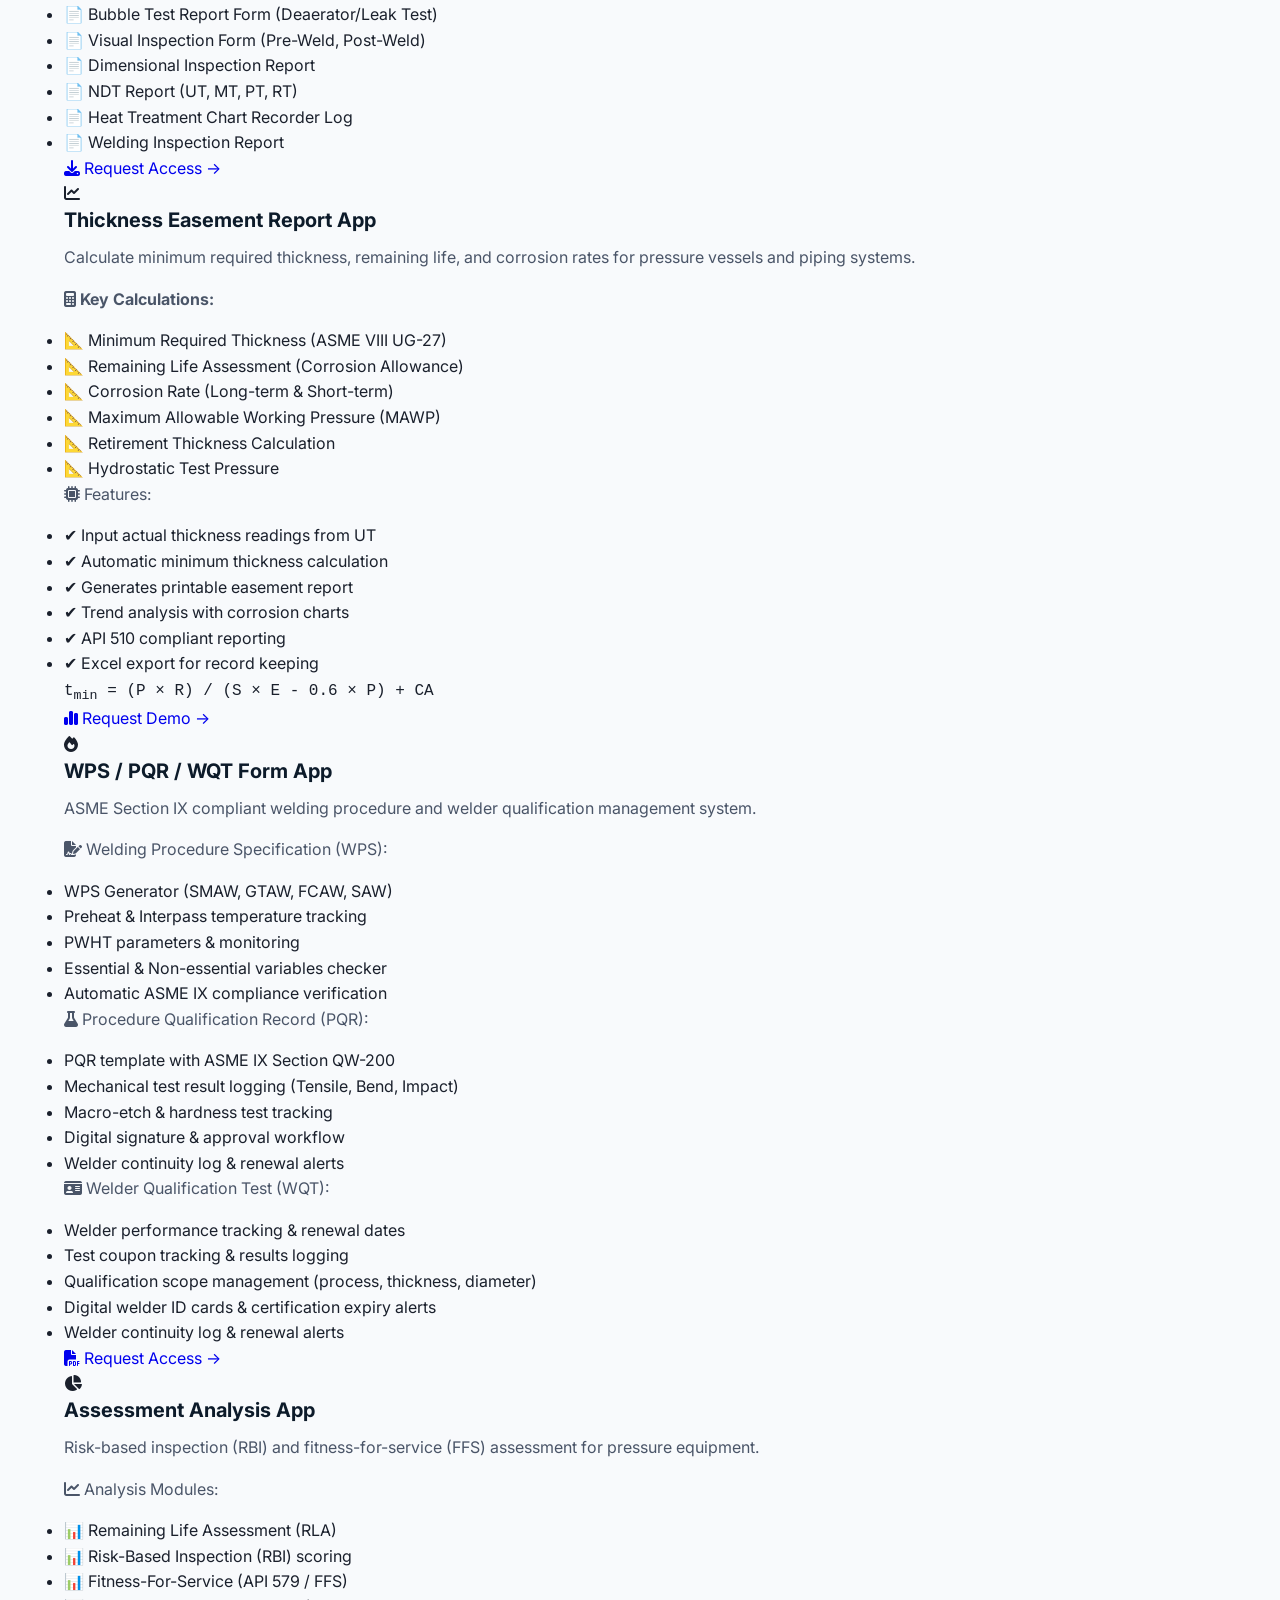
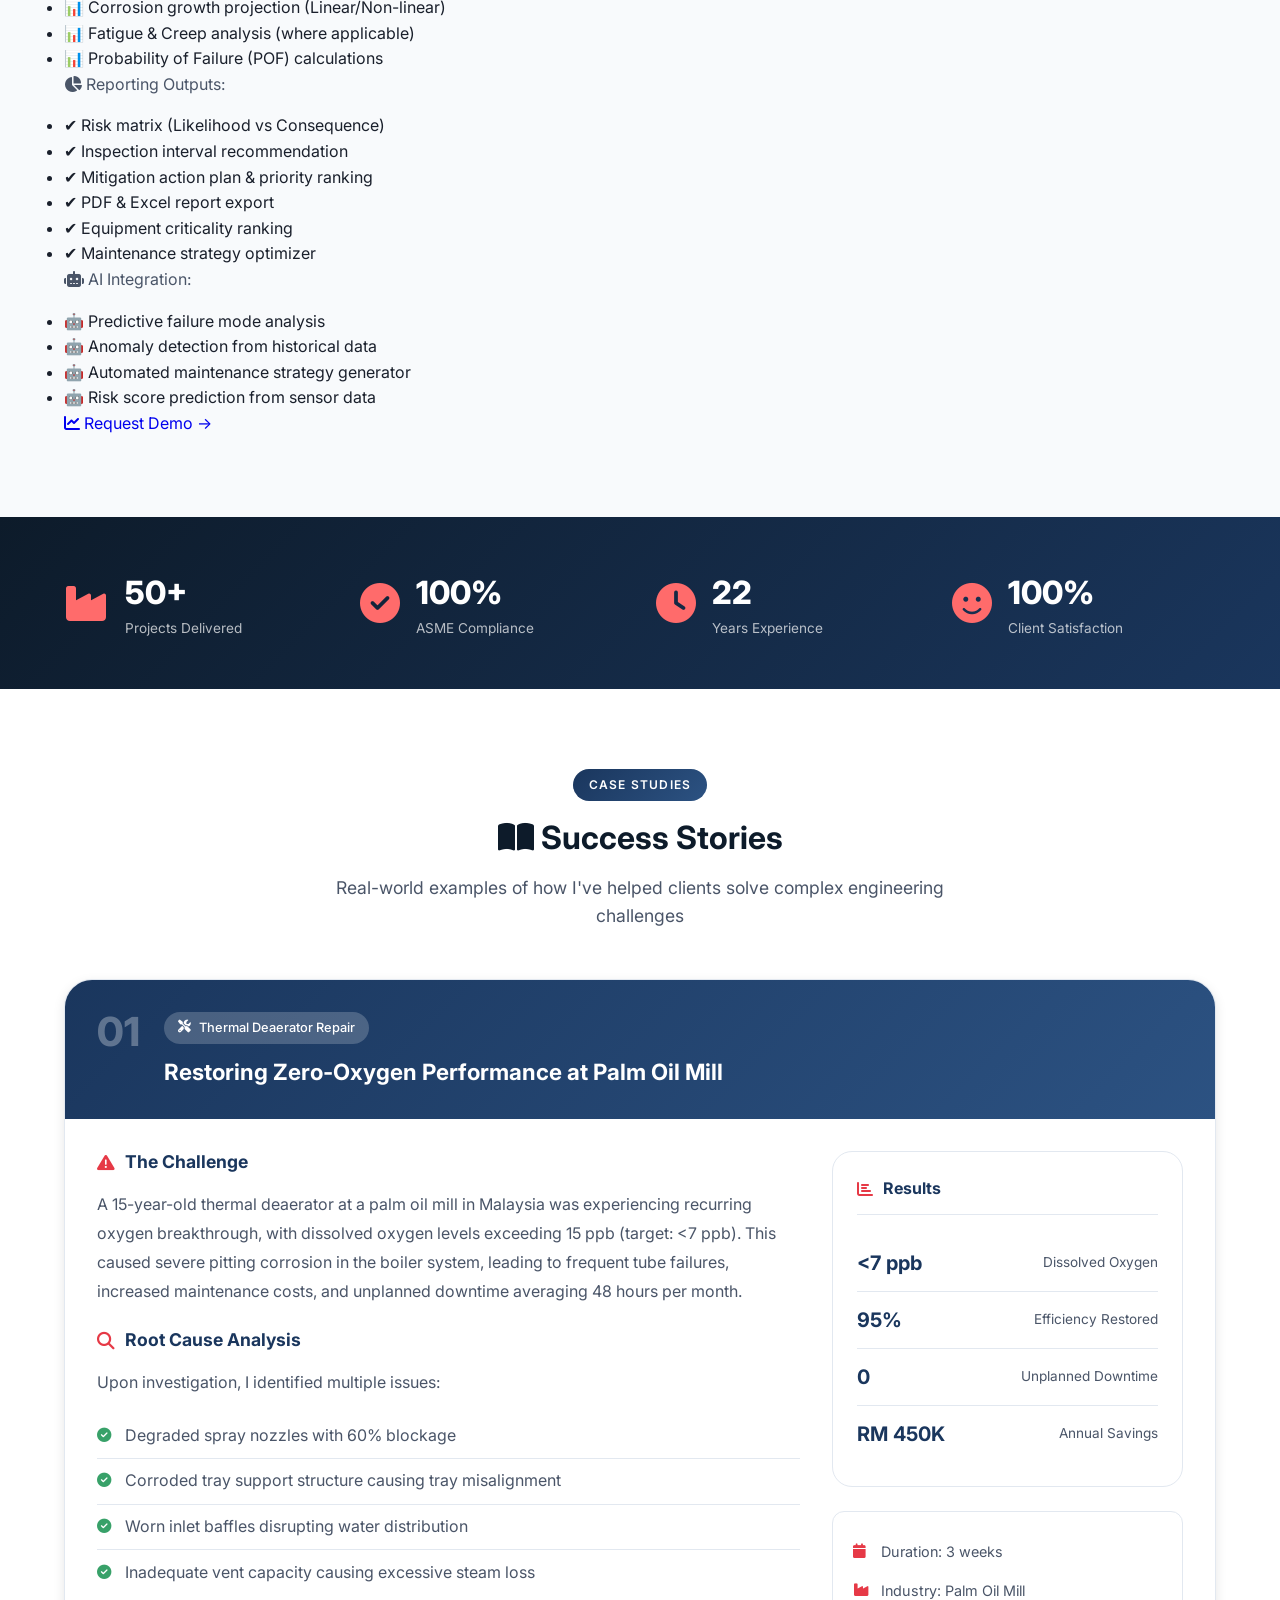
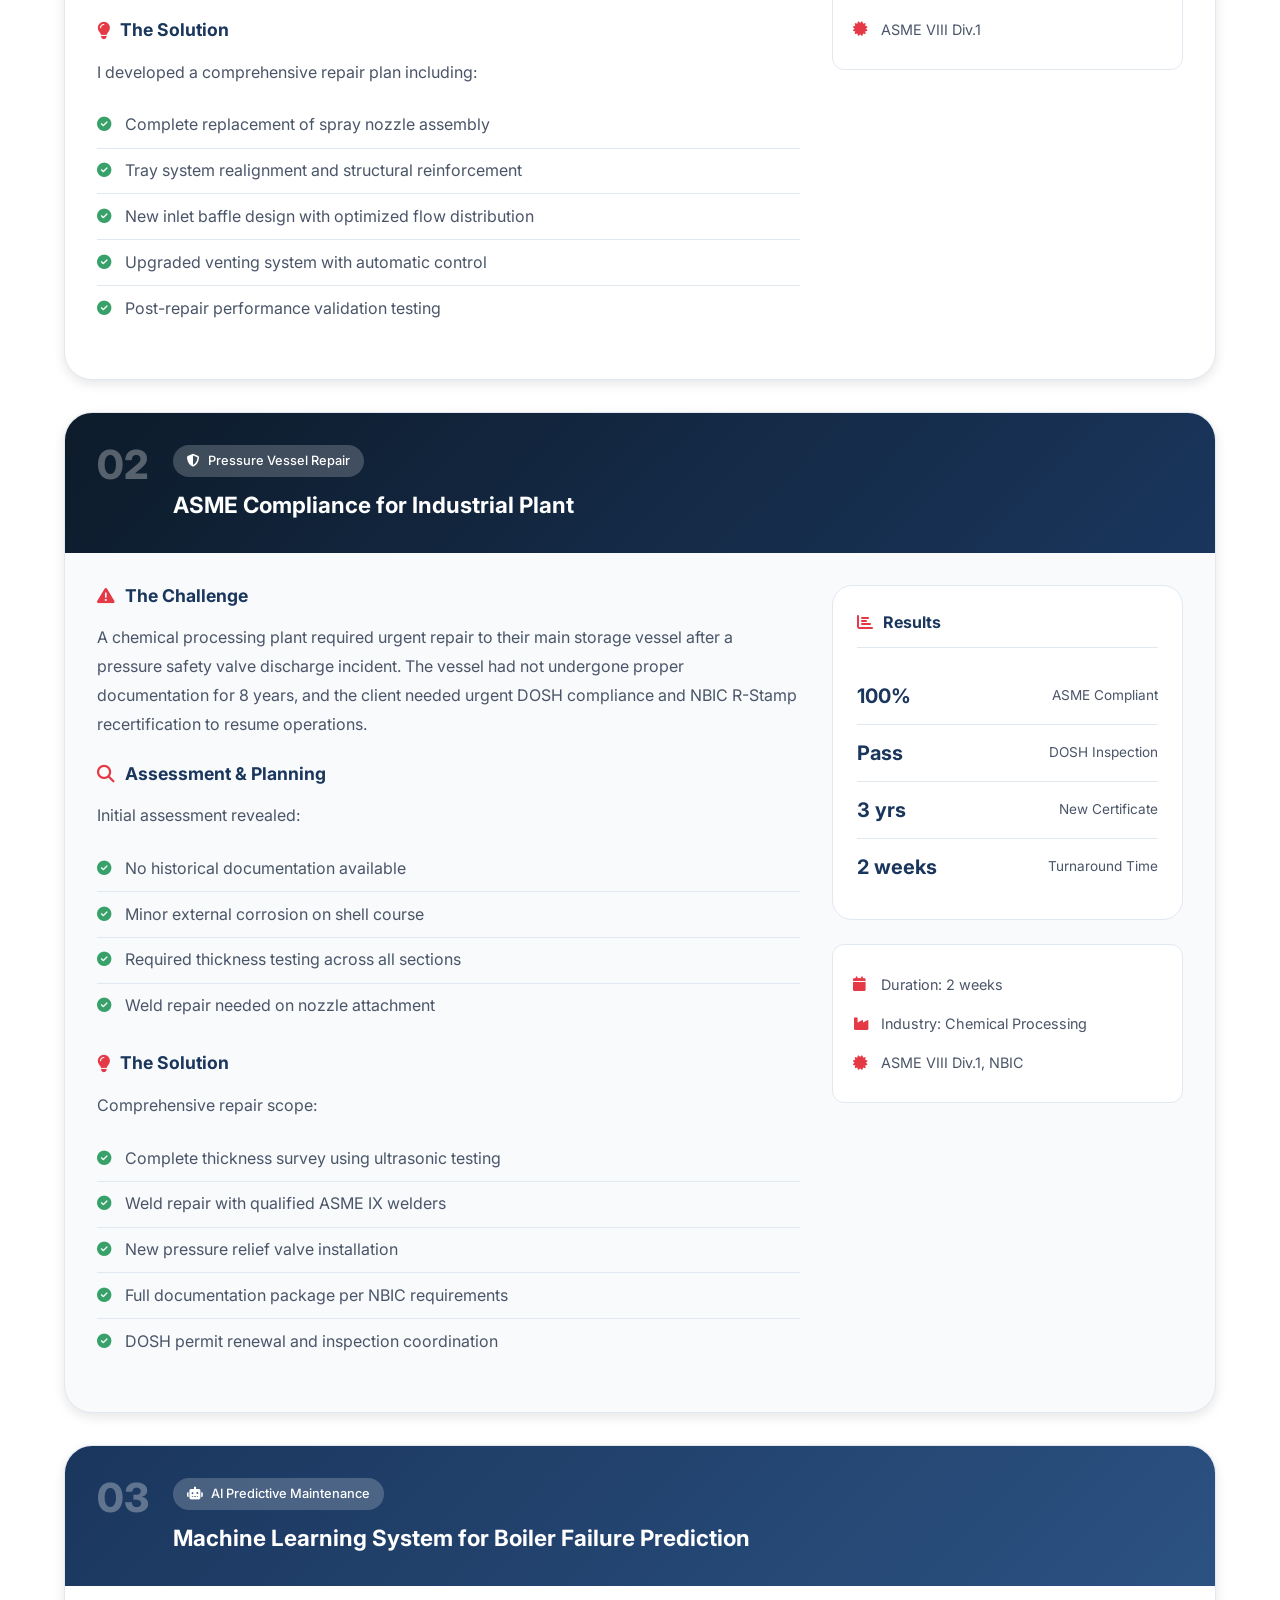
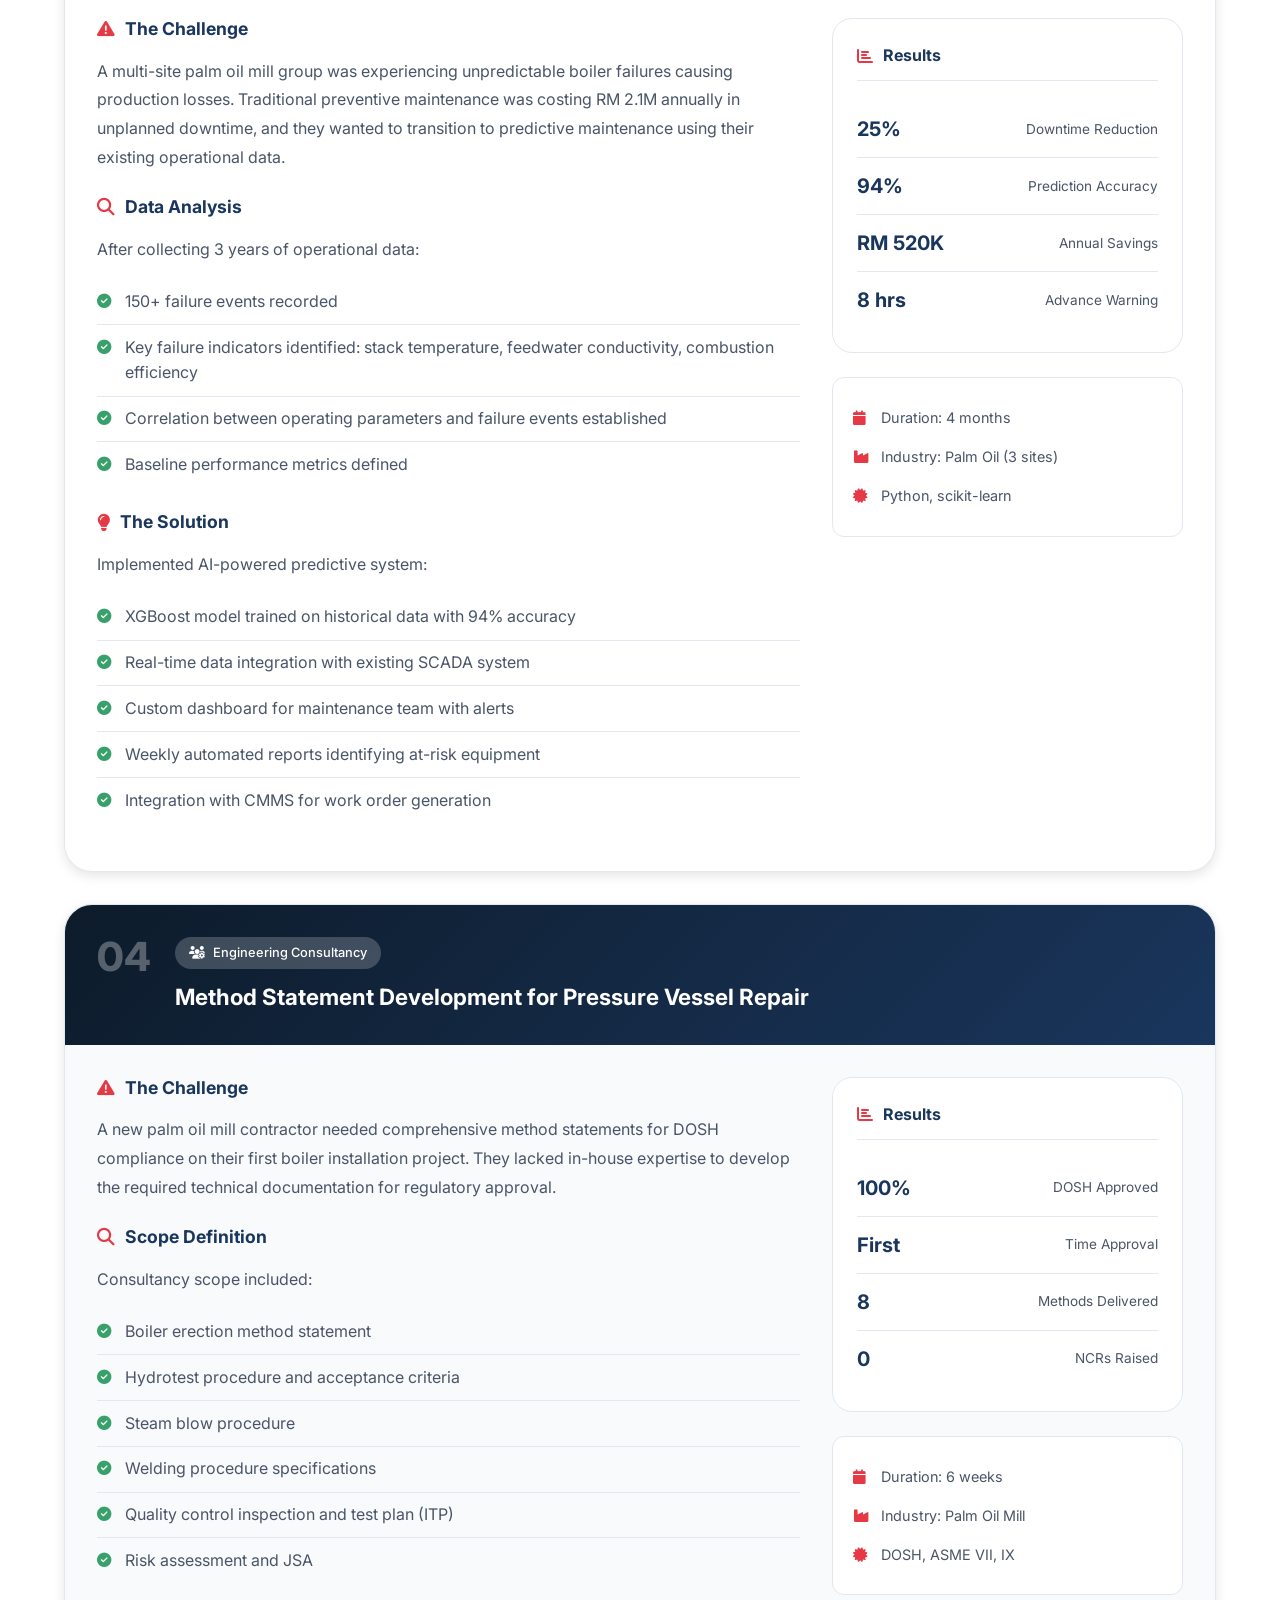
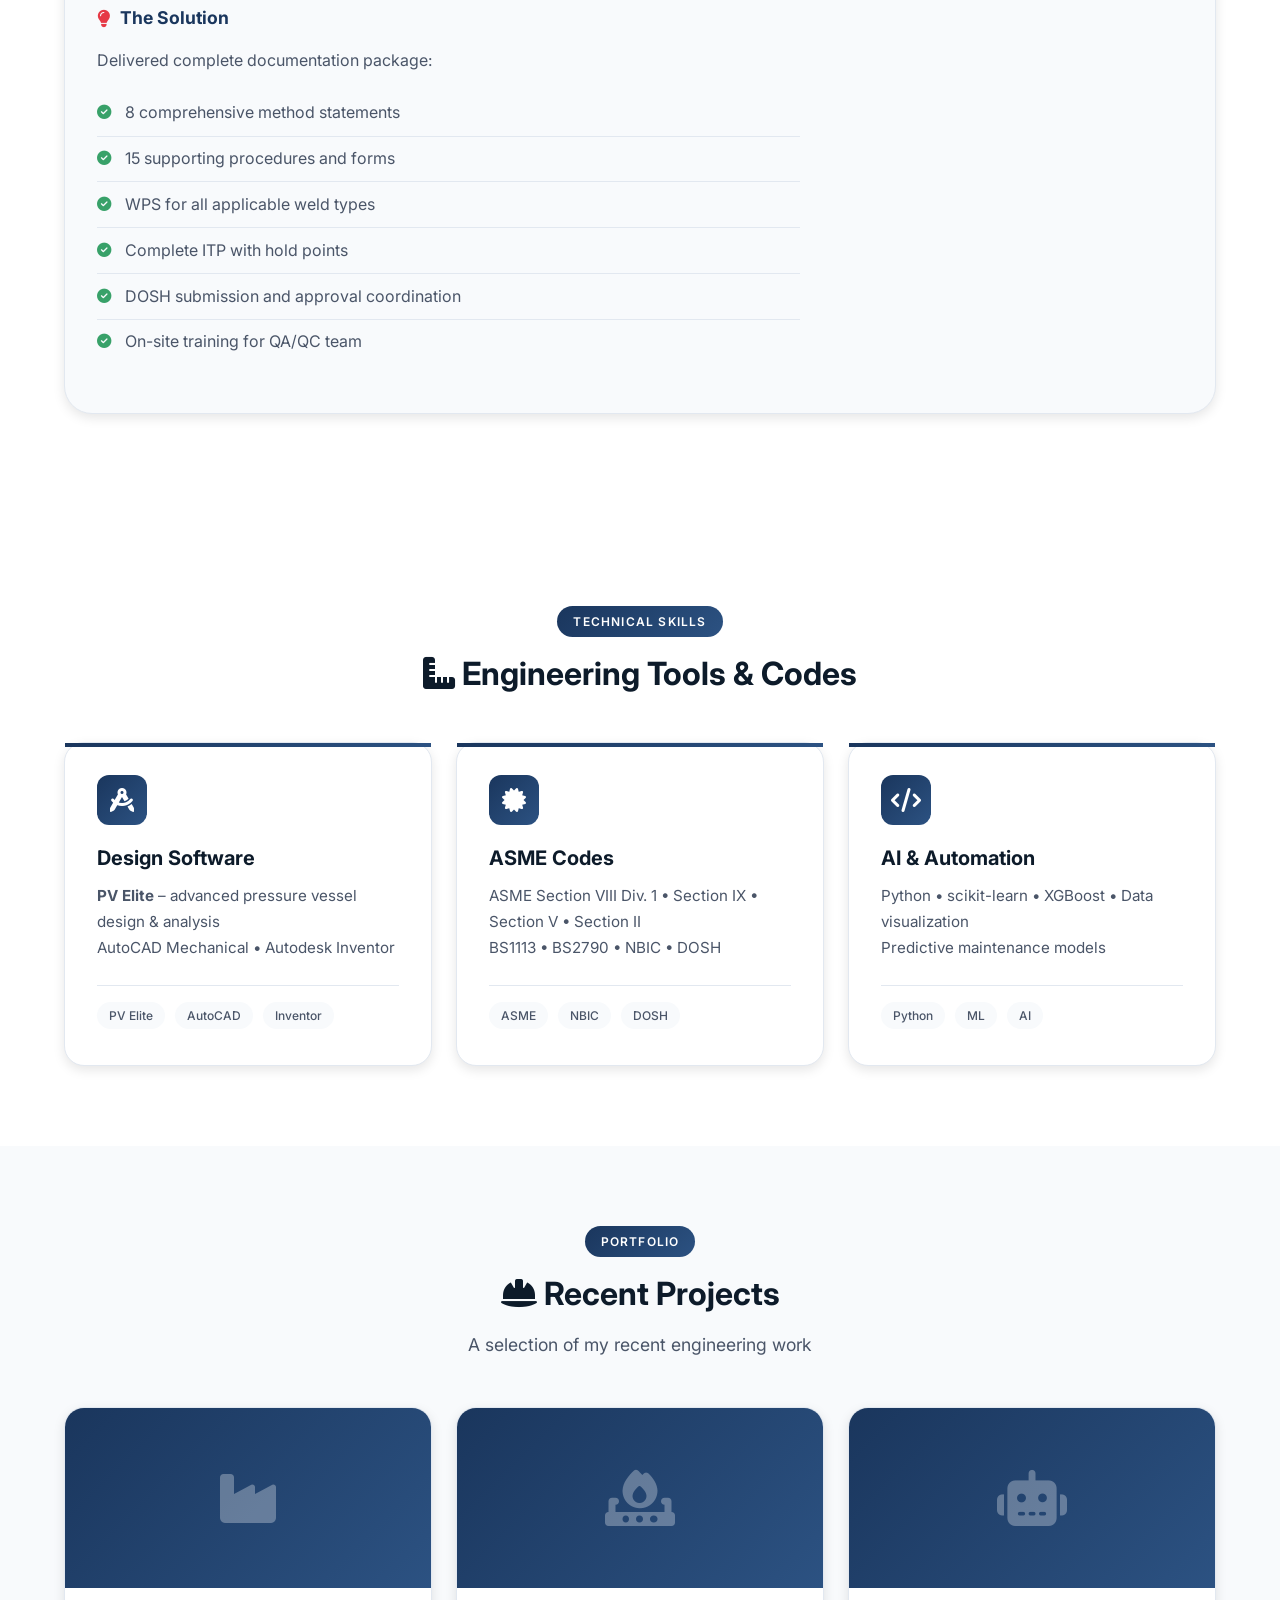
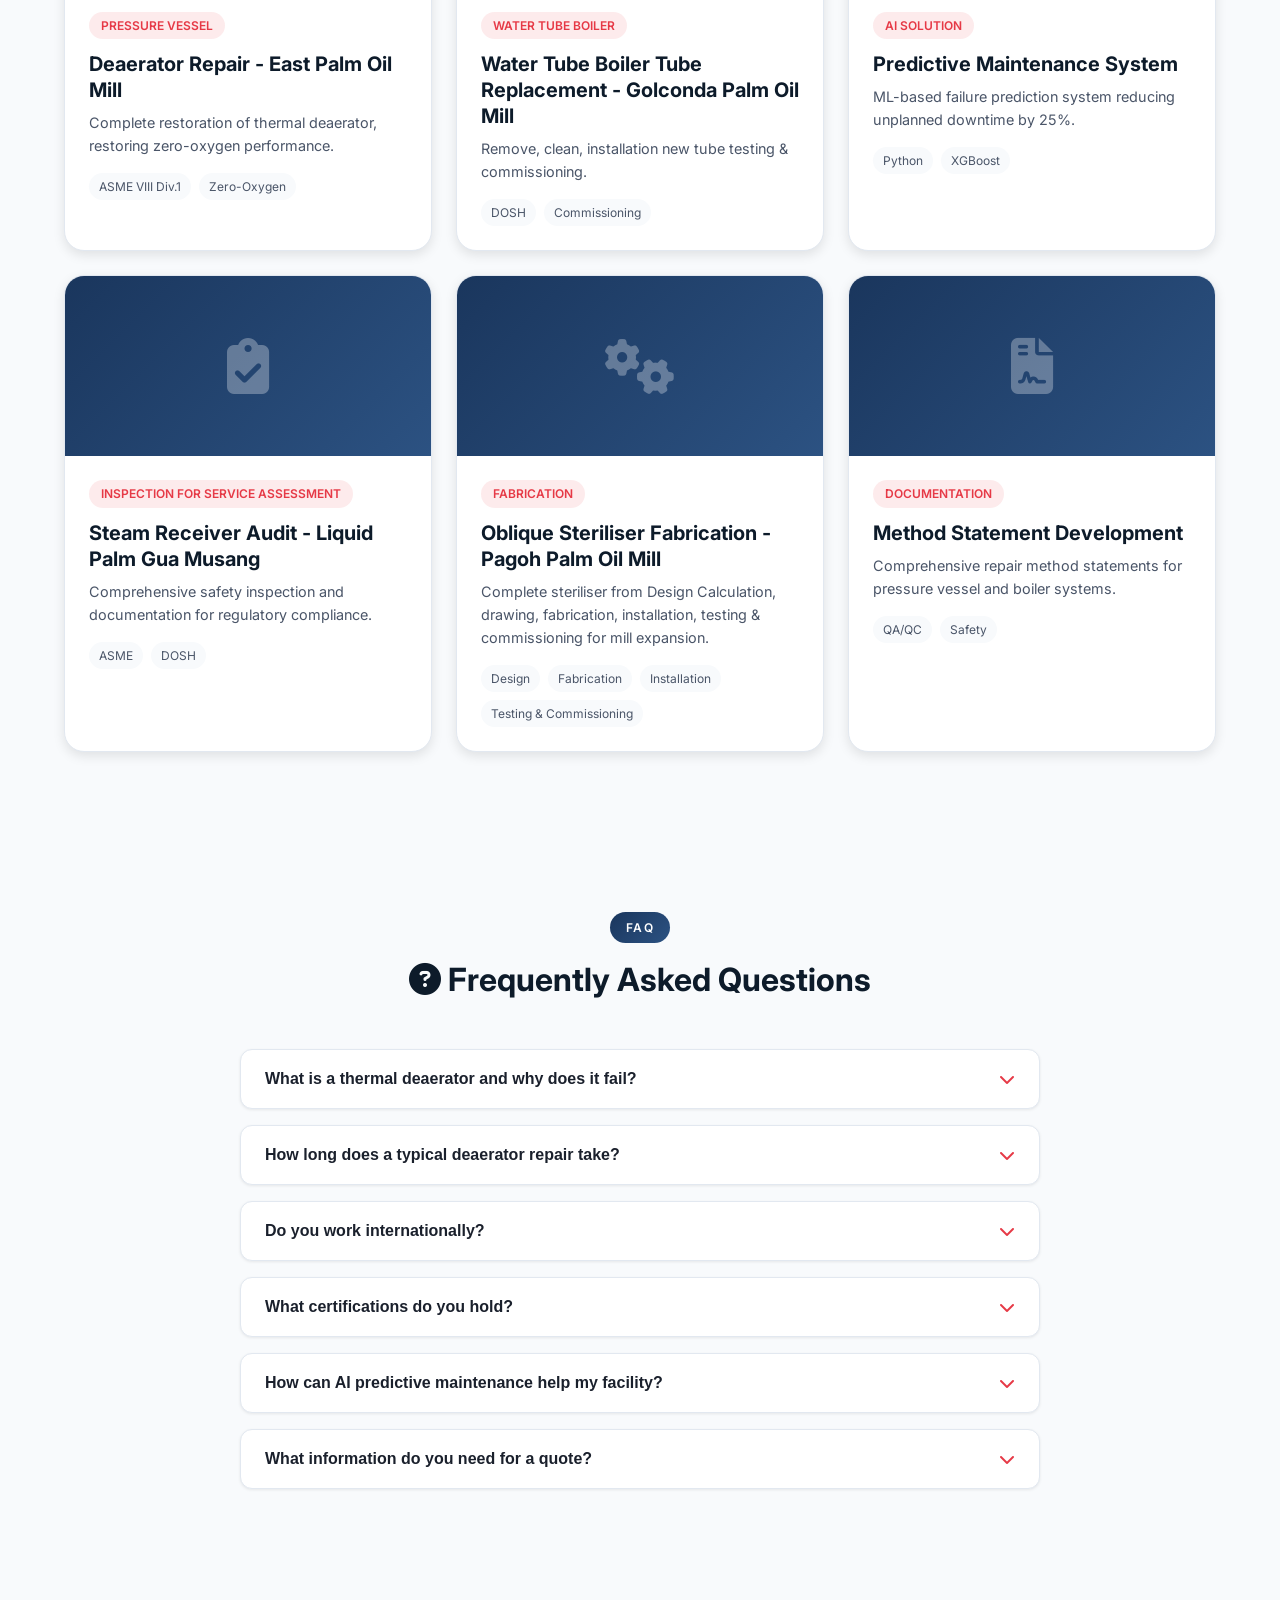
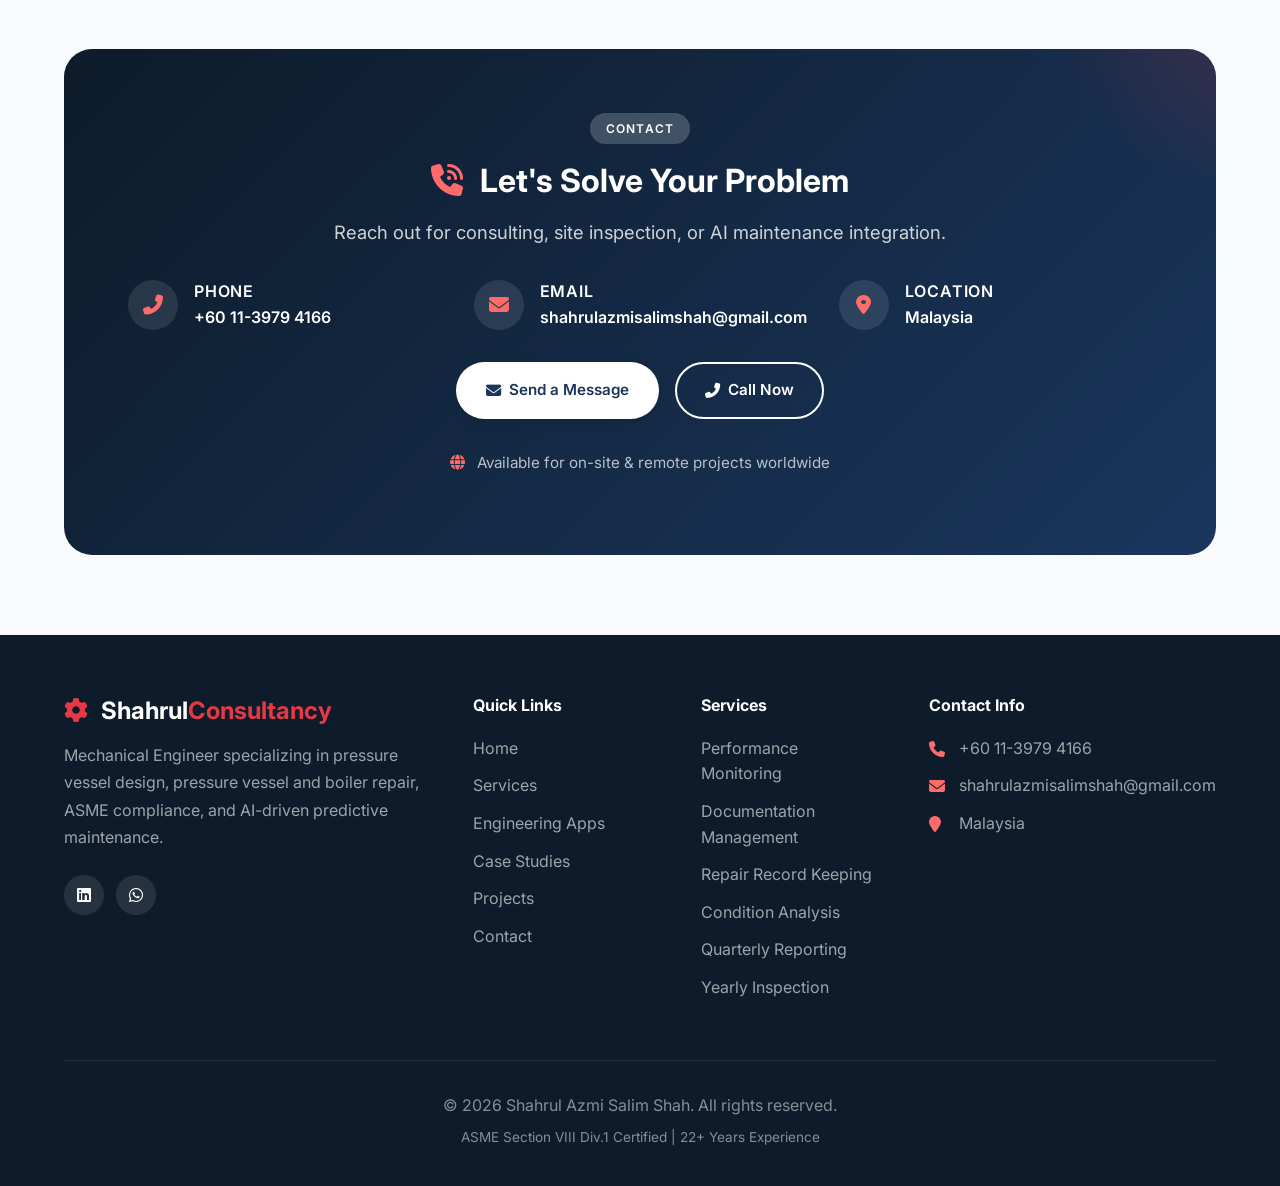
==== commit 146454ff: "Update index.html" ====
--- a/index.html
+++ b/index.html
@@ -16,7 +16,7 @@
 <nav class="navbar" id="navbar">
   <div class="container nav-container">
     <a href="#" class="nav-logo">
-      <i class="fas fa-cog"></i><img src="../../Documents/folder 2026/logo/SN LOGO.png" width="65" height="50" alt=""><span>Consultancy</span>
+      <i class="fas fa-cog"></i><img src="SN LOGO.png" width="65" height="50" alt=""><span>Consultancy</span>
     </a>
     <button class="theme-toggle" id="themeToggle" aria-label="Toggle dark mode">
       <i class="fas fa-moon"></i>
--- a/style.css
+++ b/style.css
@@ -539,30 +539,30 @@
 
 .photo-wrapper {
   position: relative;
-  width: 280px;
-  height: 280px;
+  width: 150px;
+  height: 150px;
 }
 
 .photo-img {
-  width: 100%;
-  height: 100%;
+  width: 80%;
+  height: 80%;
   border-radius: var(--radius-xl);
   overflow: hidden;
   box-shadow: 0 20px 40px rgba(0, 0, 0, 0.3);
-  border: 4px solid rgba(255, 255, 255, 0.1);
+  border: 1px solid rgba(255, 255, 255, 0.1);
   background: linear-gradient(135deg, #2c5282, #1a365d);
 }
 
 .photo-img img {
   width: 100%;
-  height: 100%;
+  height: 80%;
   object-fit: cover;
   object-position: center top;
 }
 
 .photo-placeholder {
   width: 100%;
-  height: 100%;
+  height: 80%;
   background: linear-gradient(135deg, #2c5282, #1a365d);
   border-radius: var(--radius-xl);
   display: flex;
@@ -571,7 +571,7 @@
   font-size: 5rem;
   color: rgba(255, 255, 255, 0.3);
   box-shadow: 0 20px 40px rgba(0, 0, 0, 0.3);
-  border: 4px solid rgba(255, 255, 255, 0.1);
+  border: 1px solid rgba(255, 255, 255, 0.1);
 }
 
 .photo-accent {
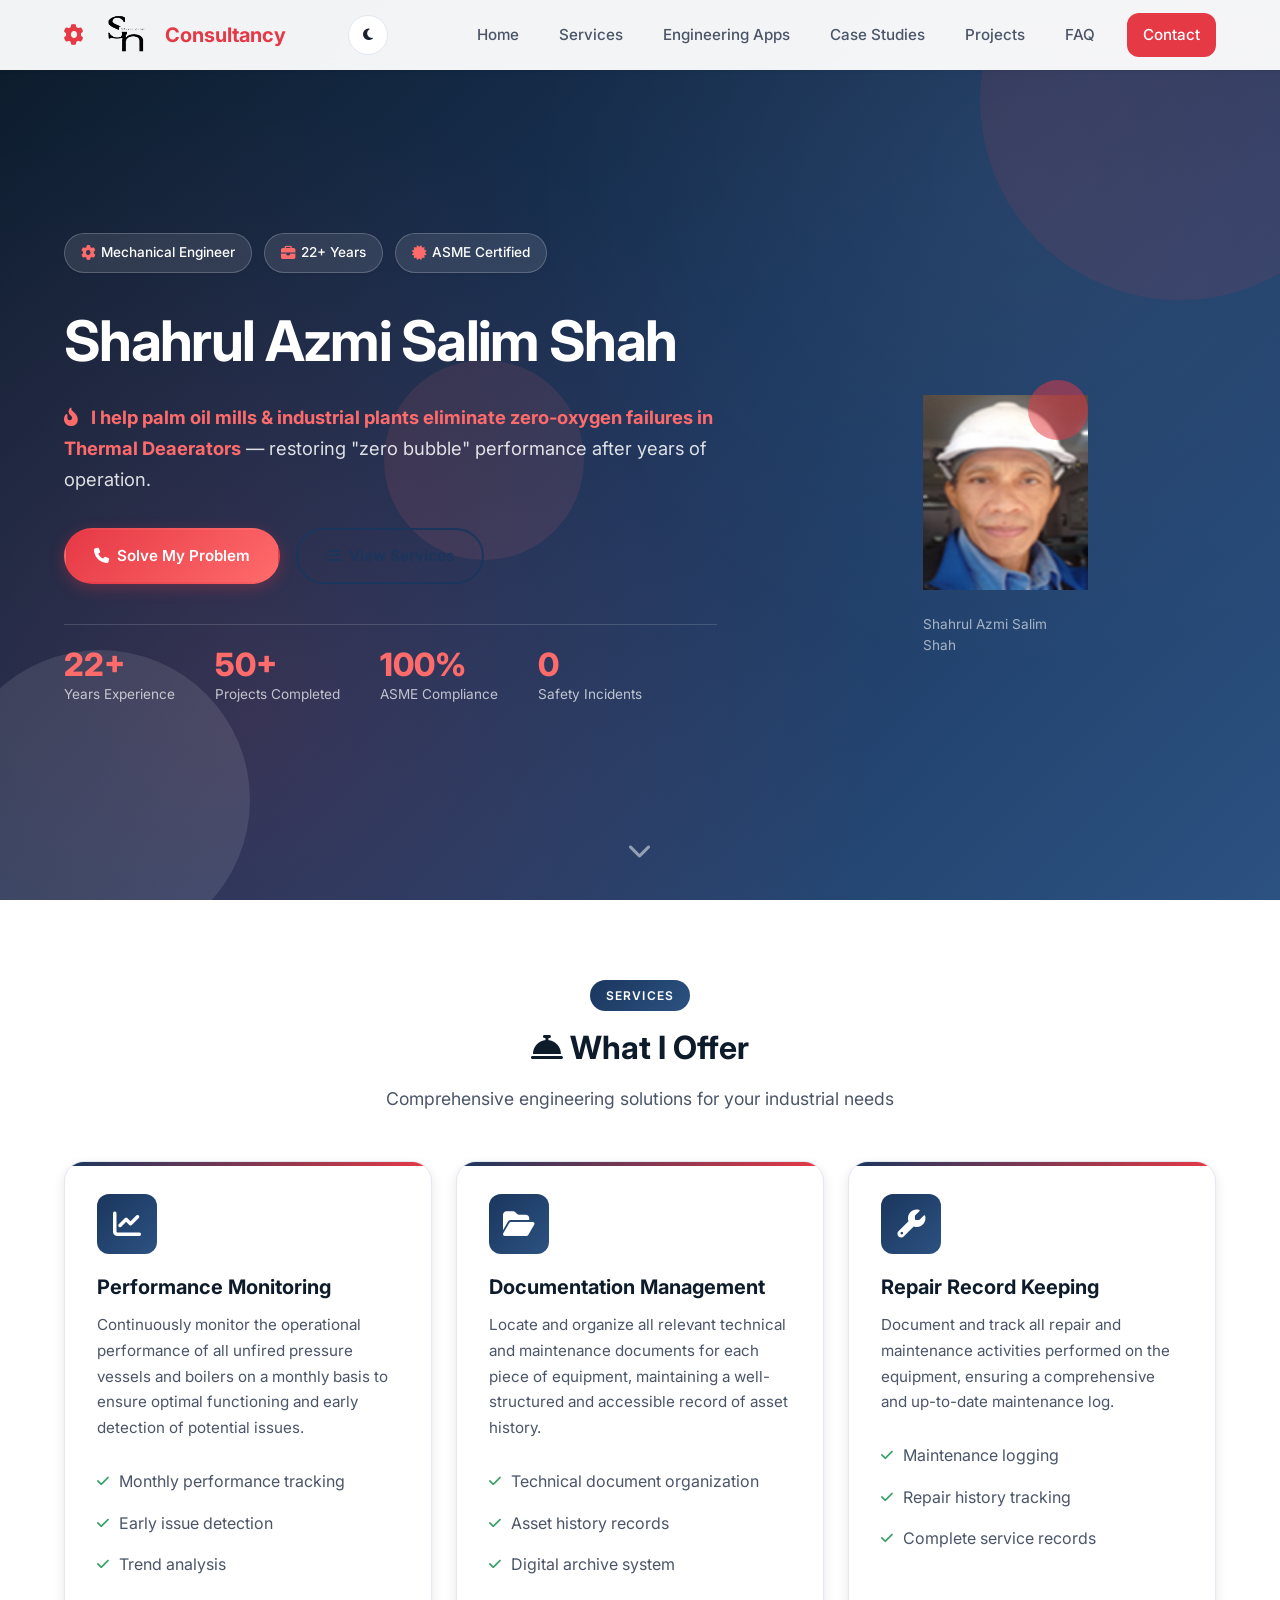
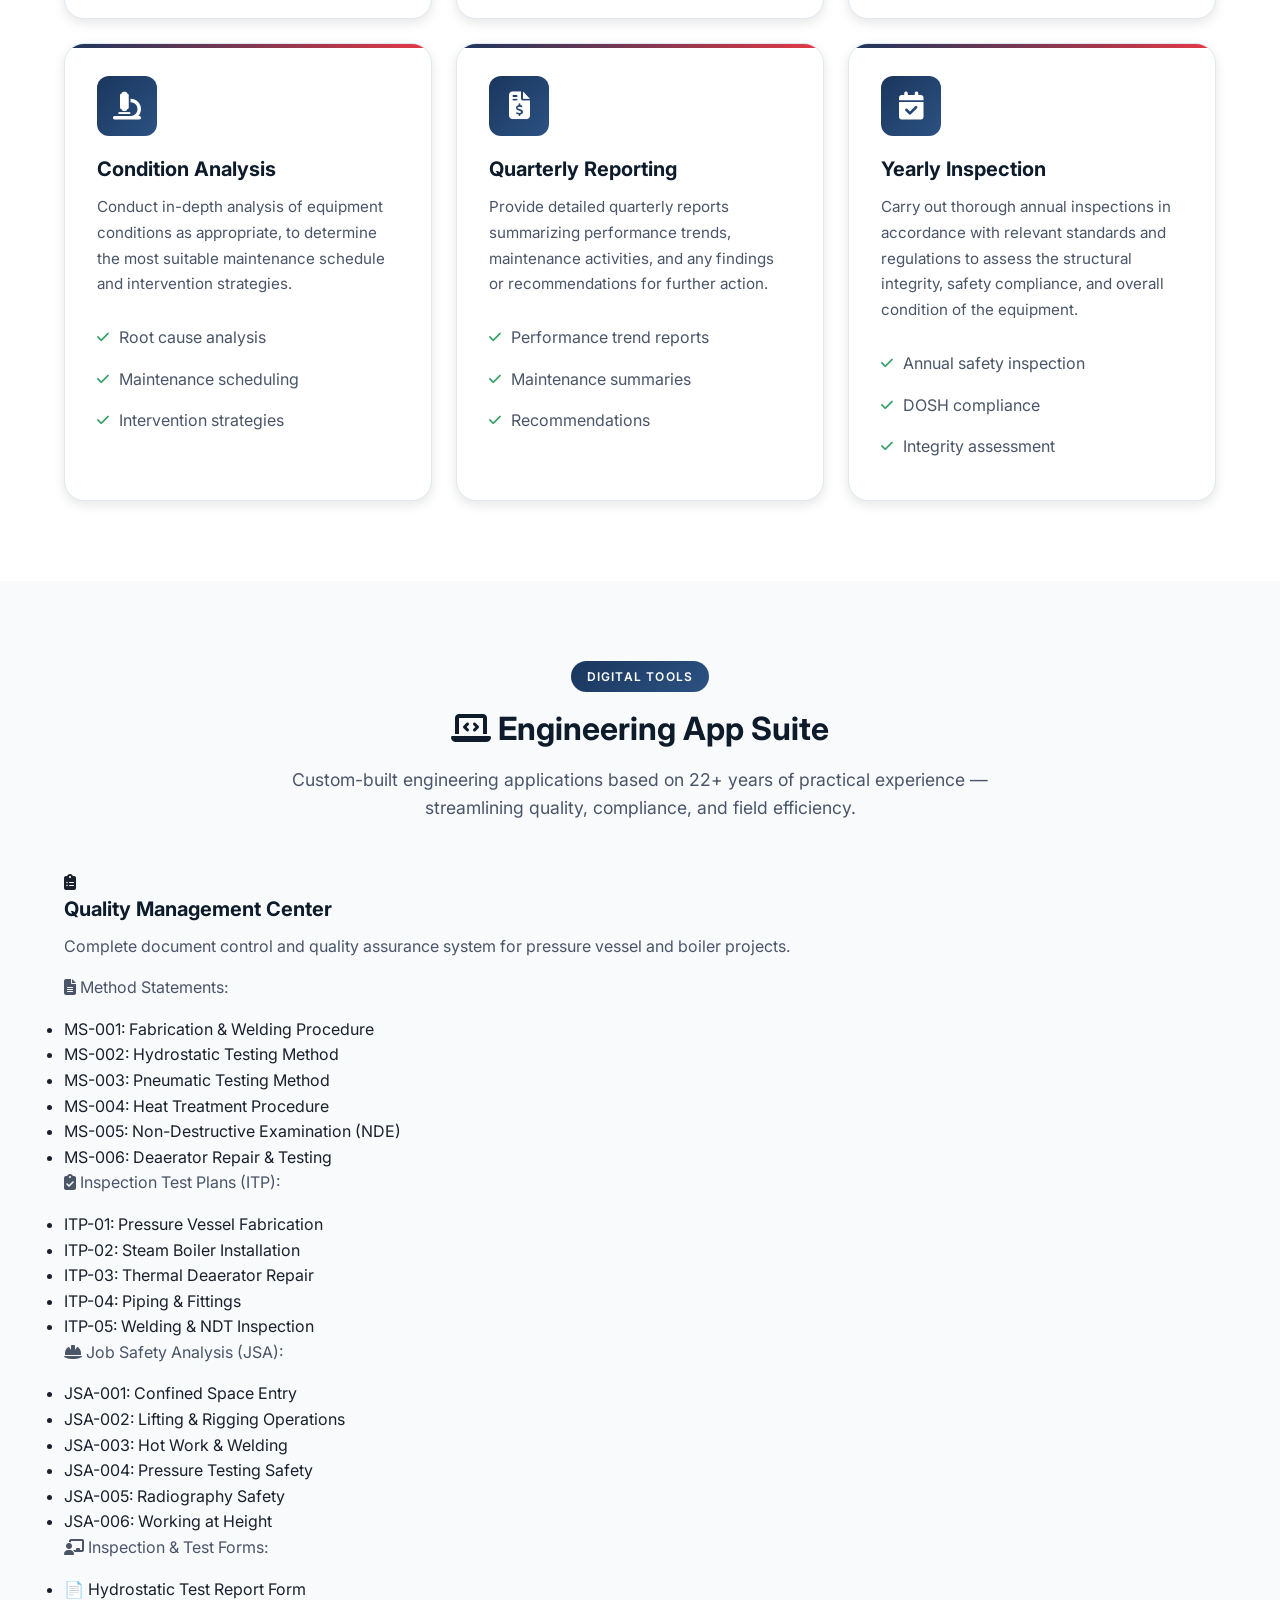
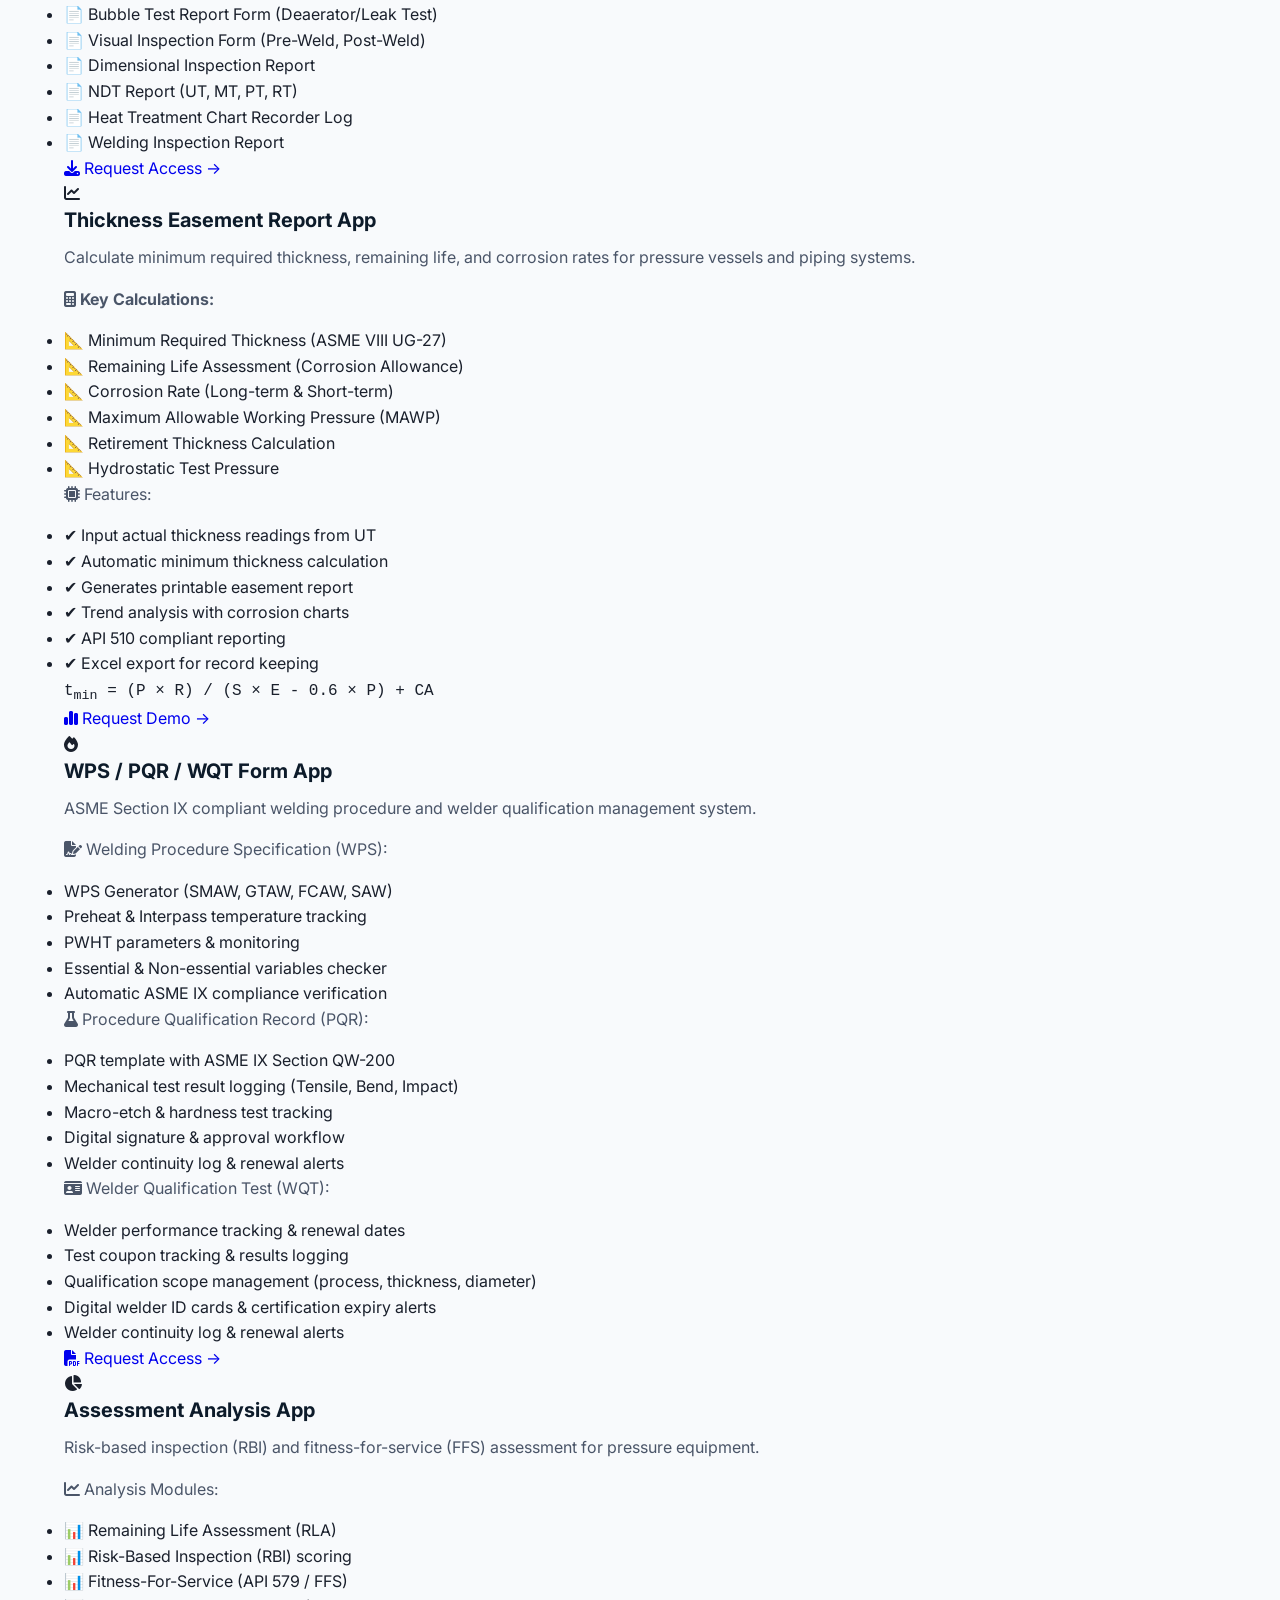
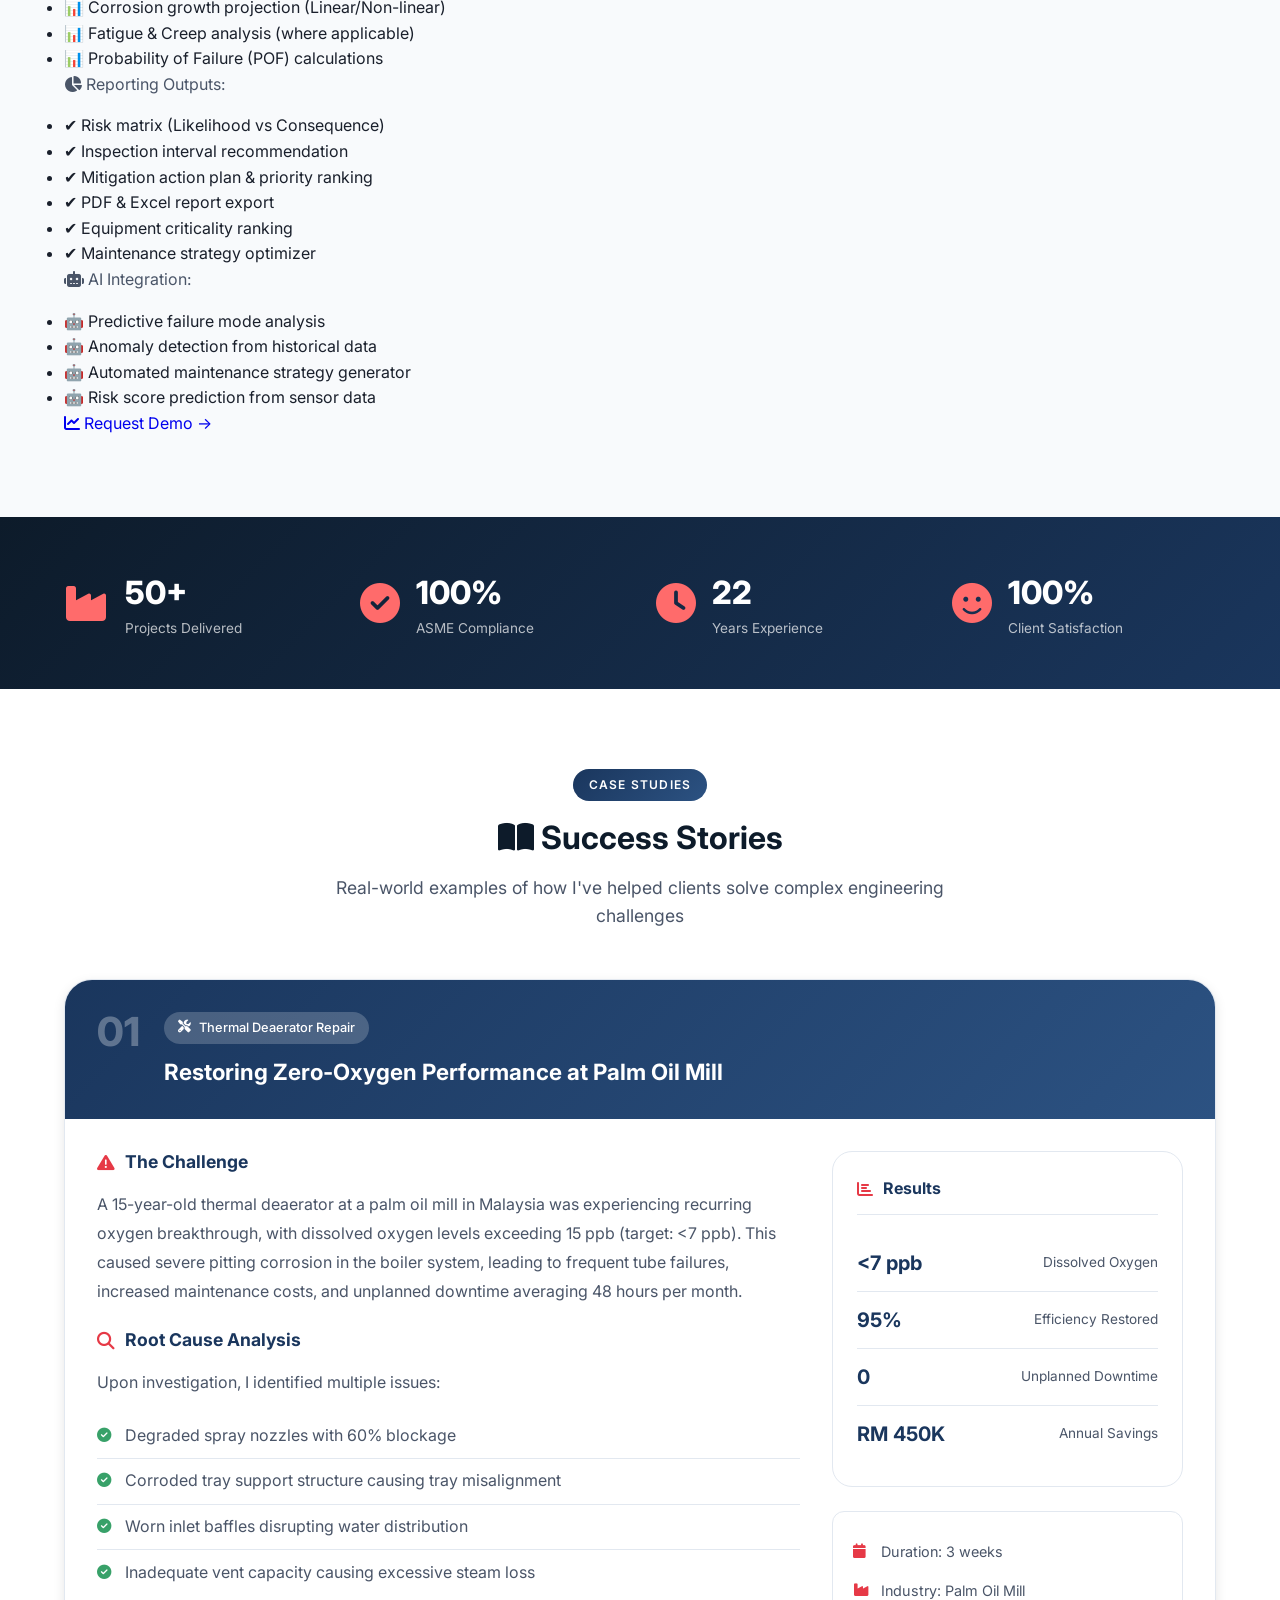
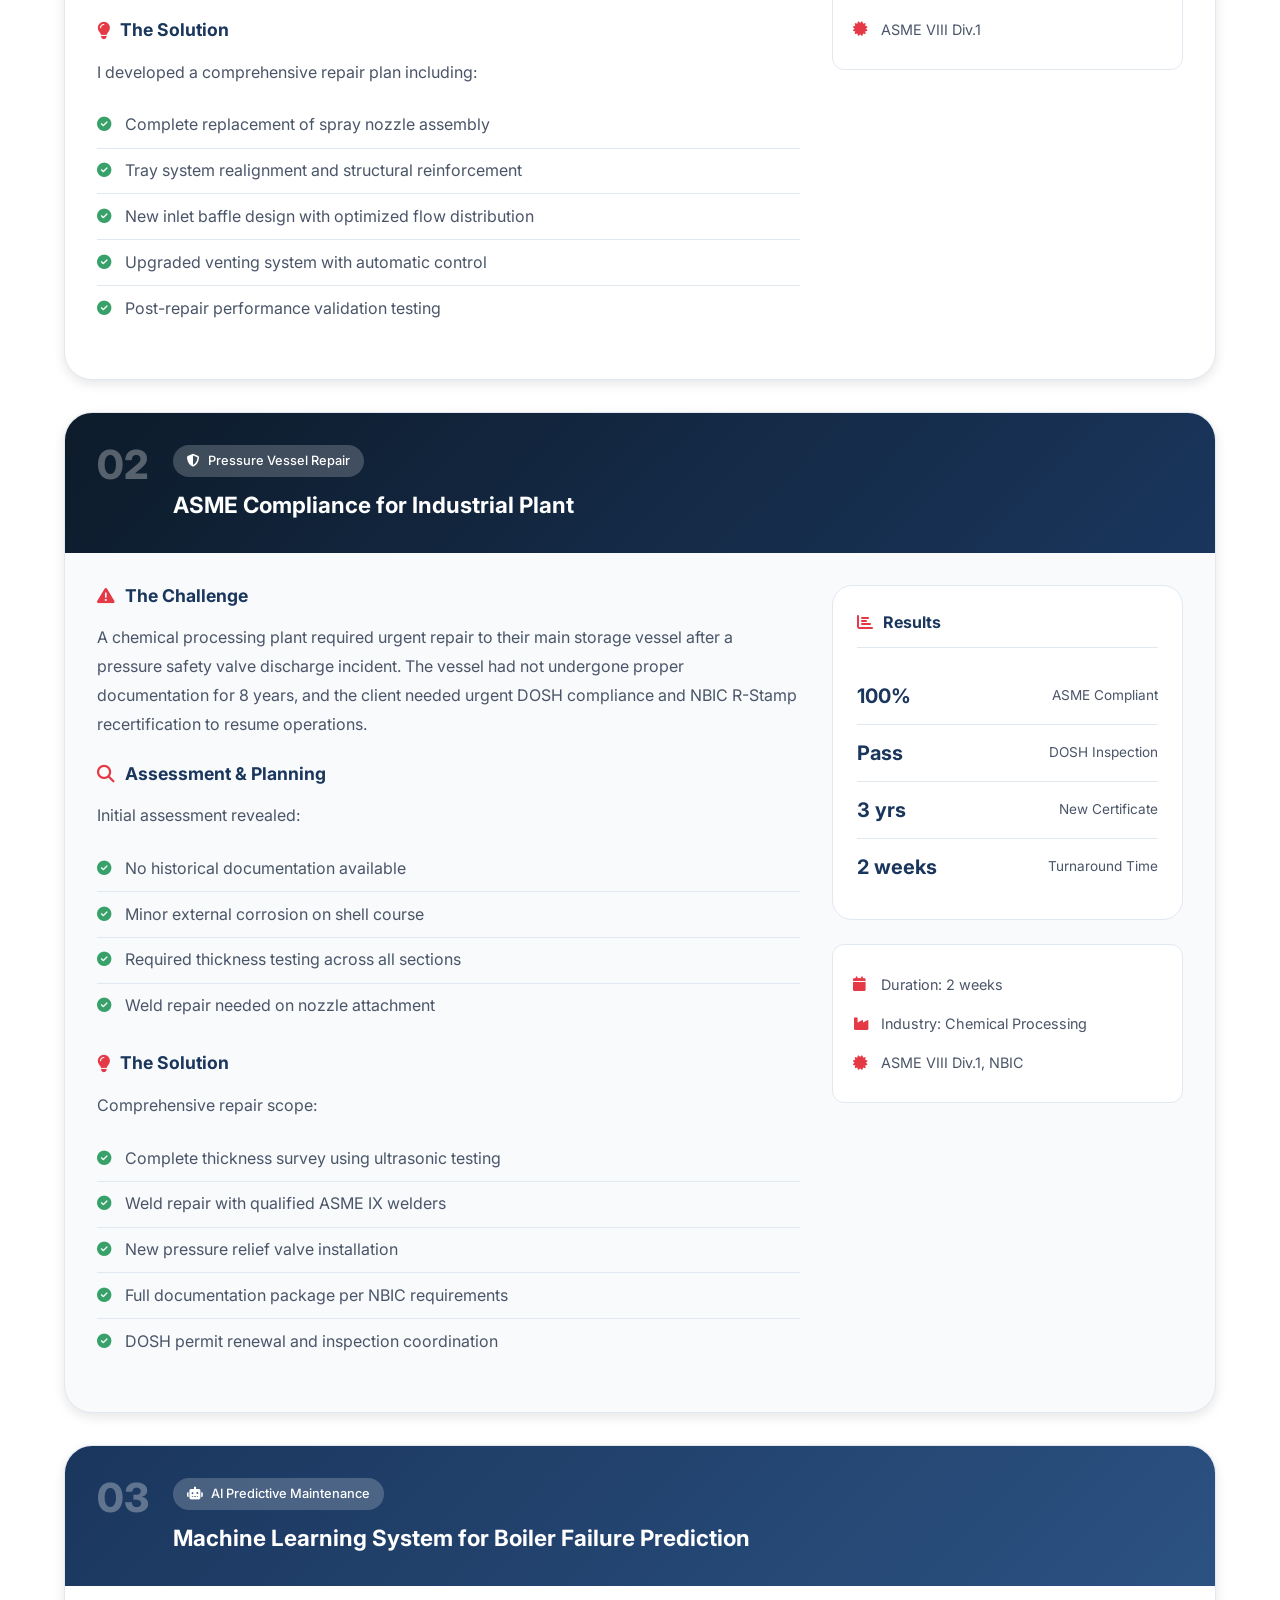
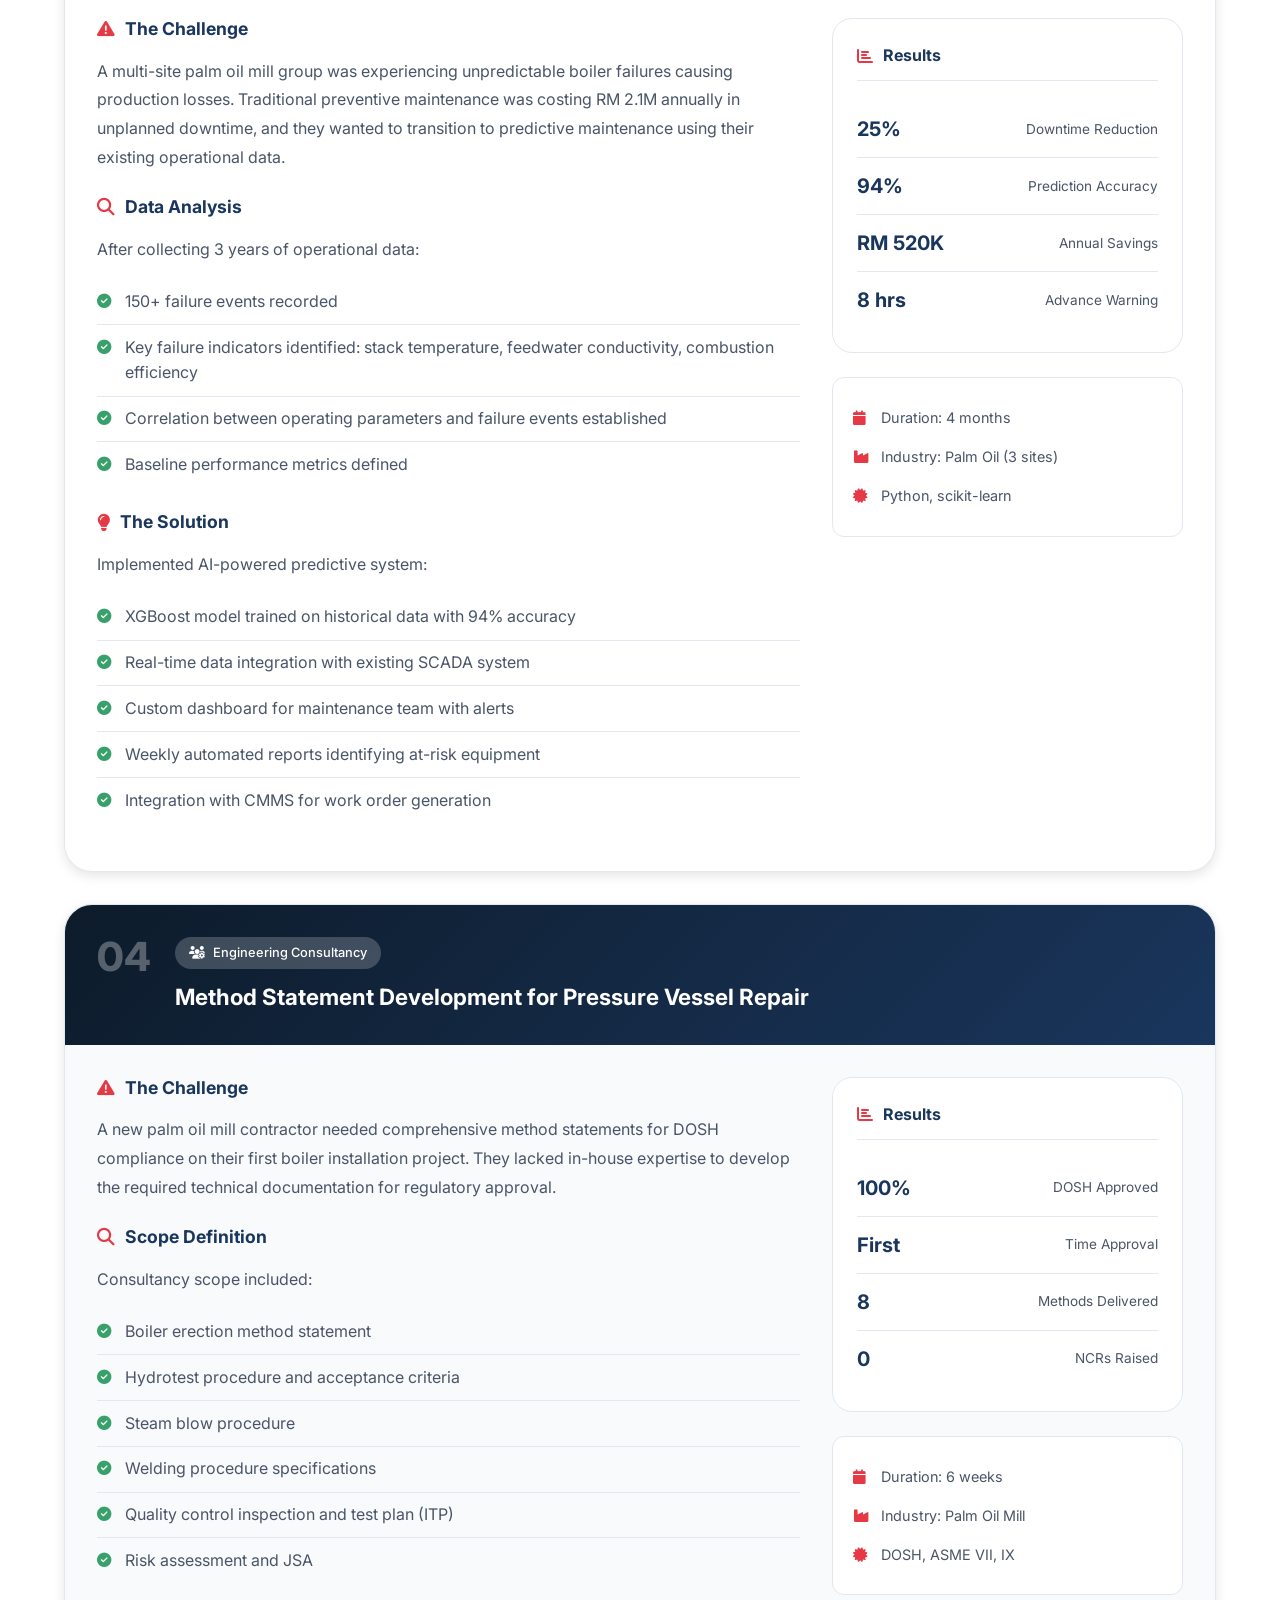
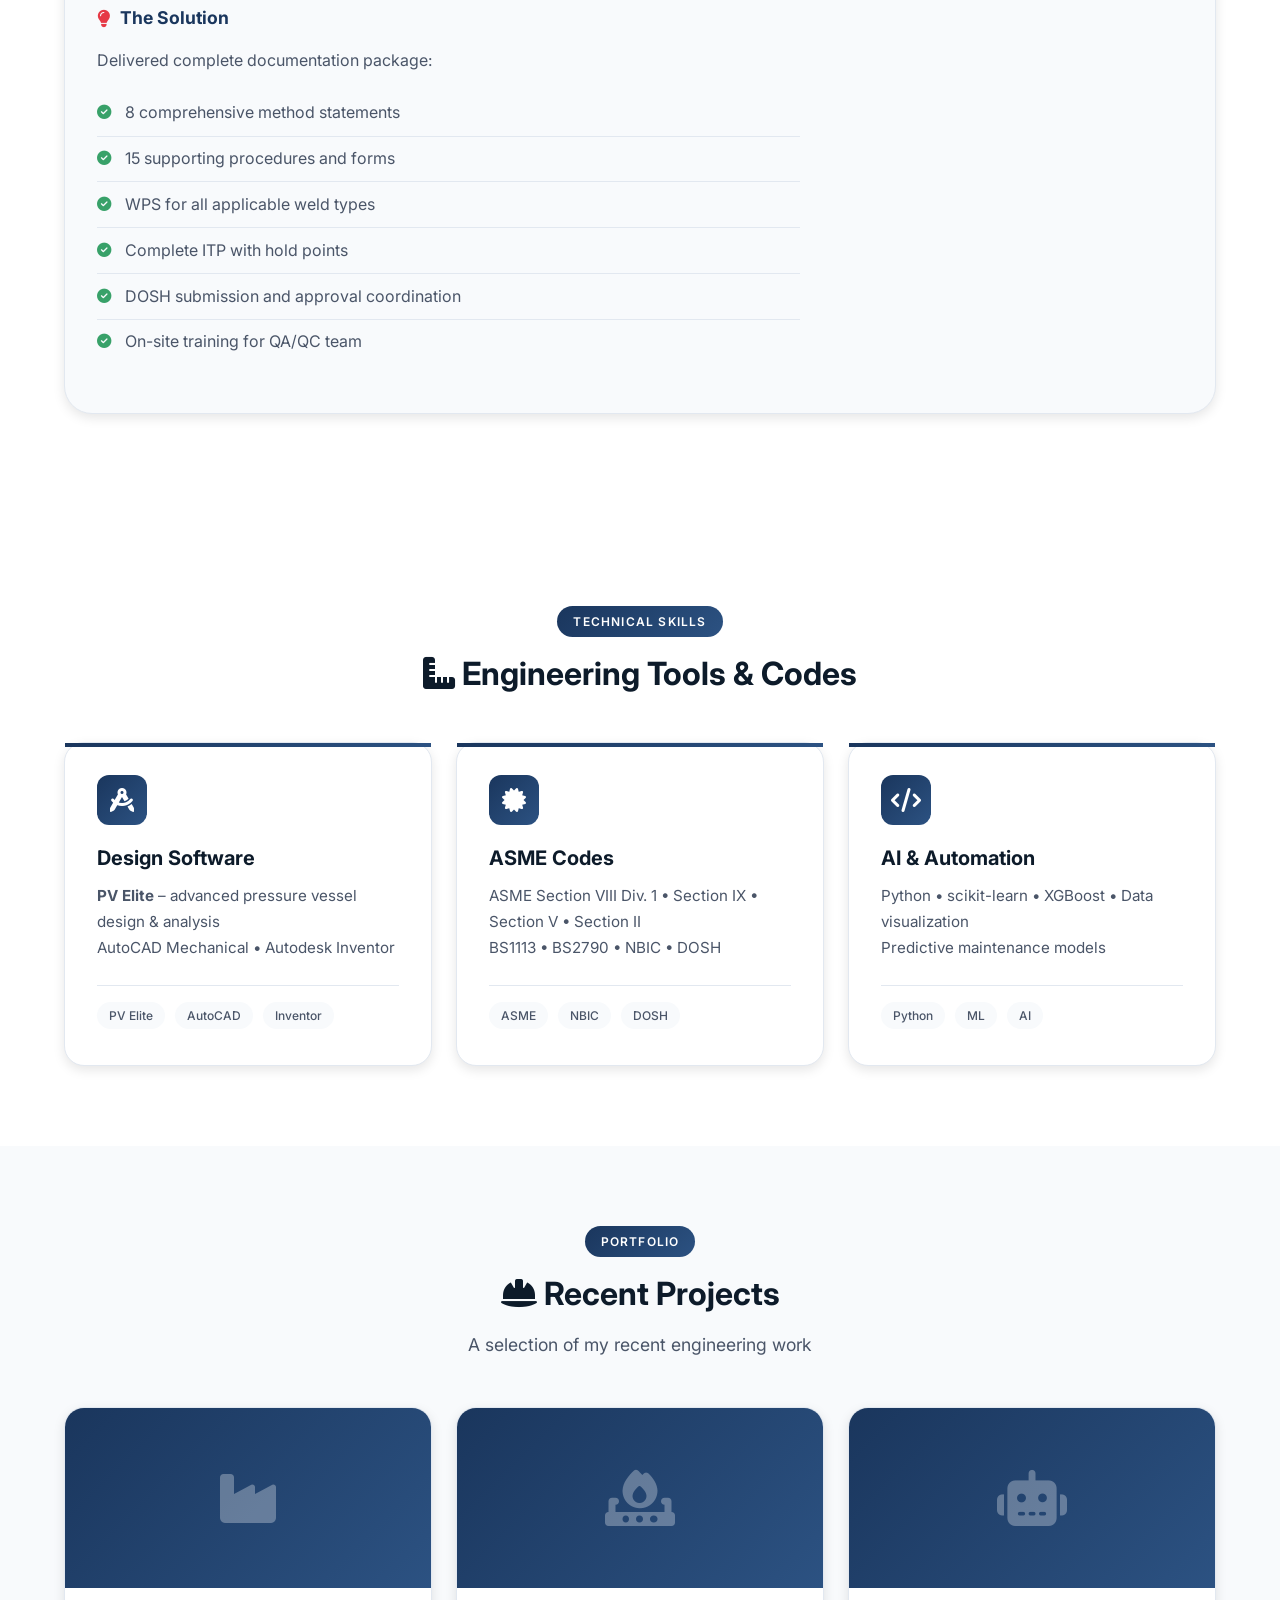
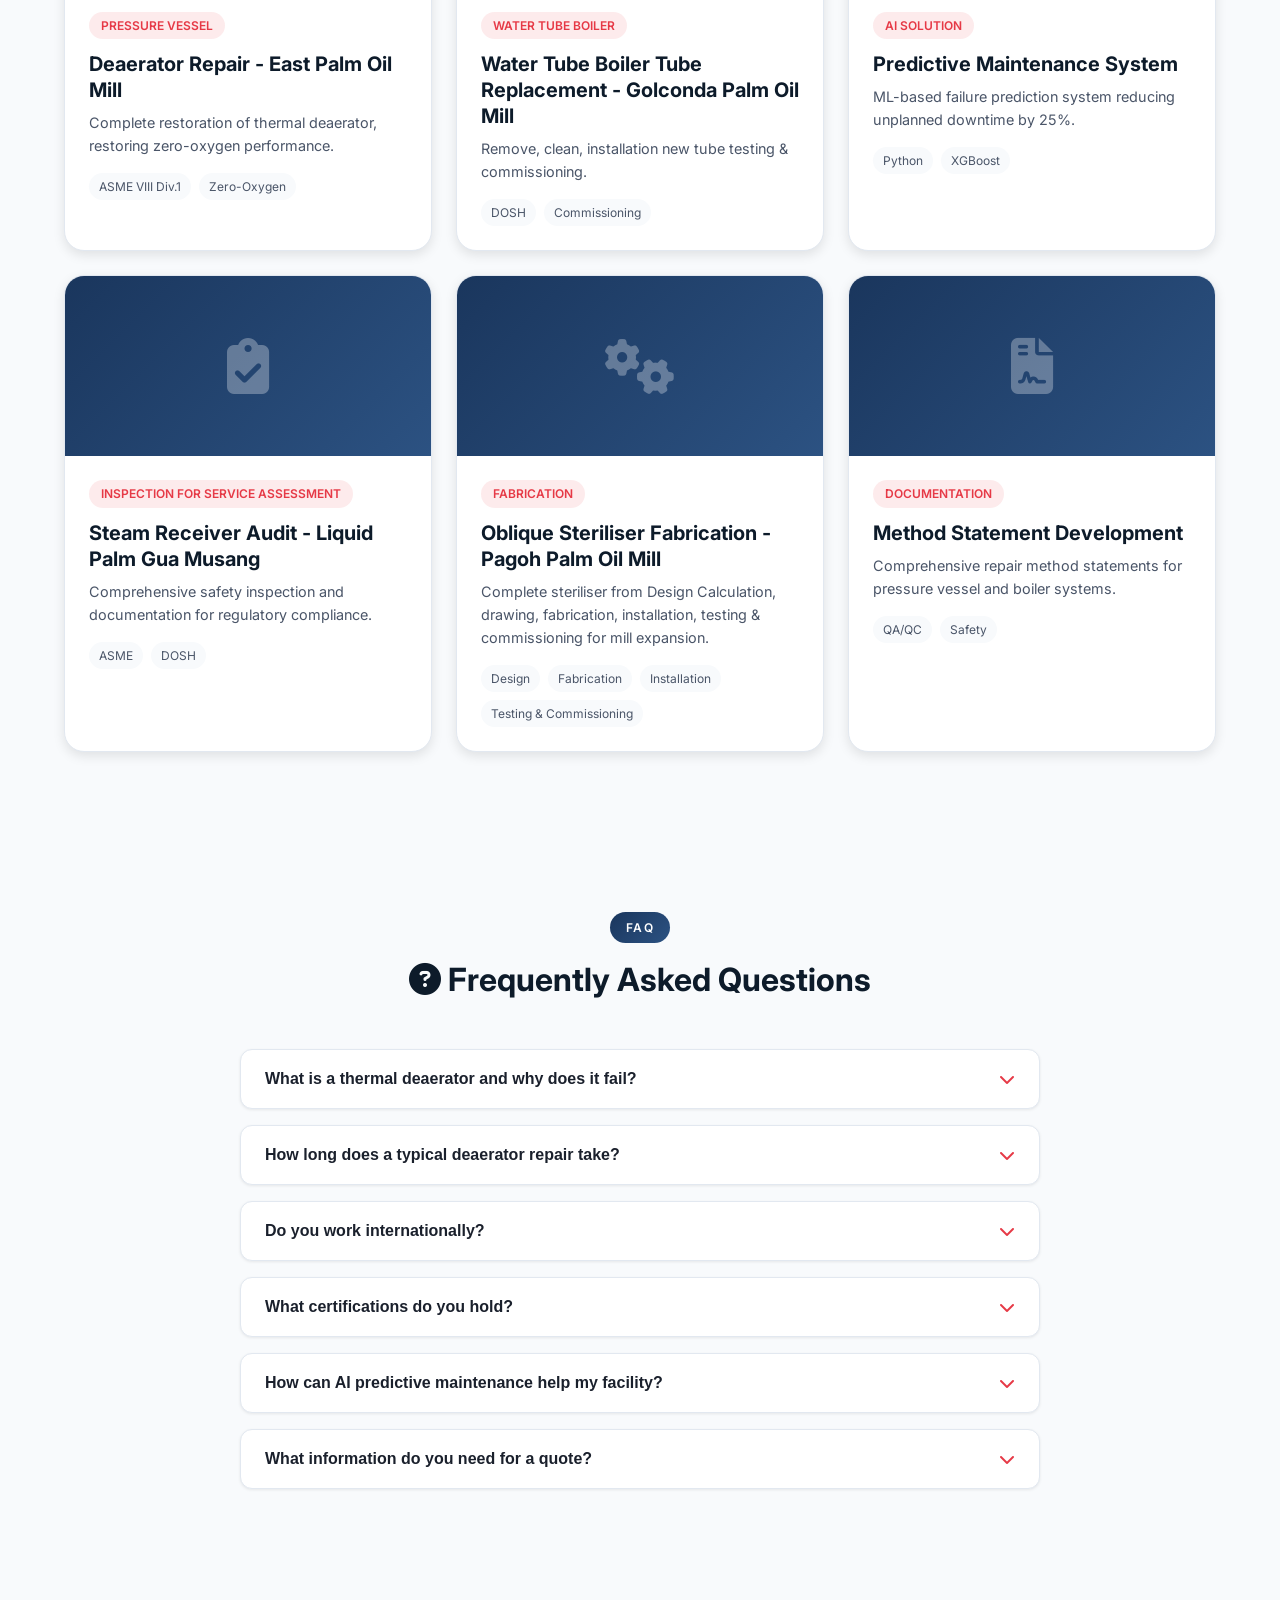
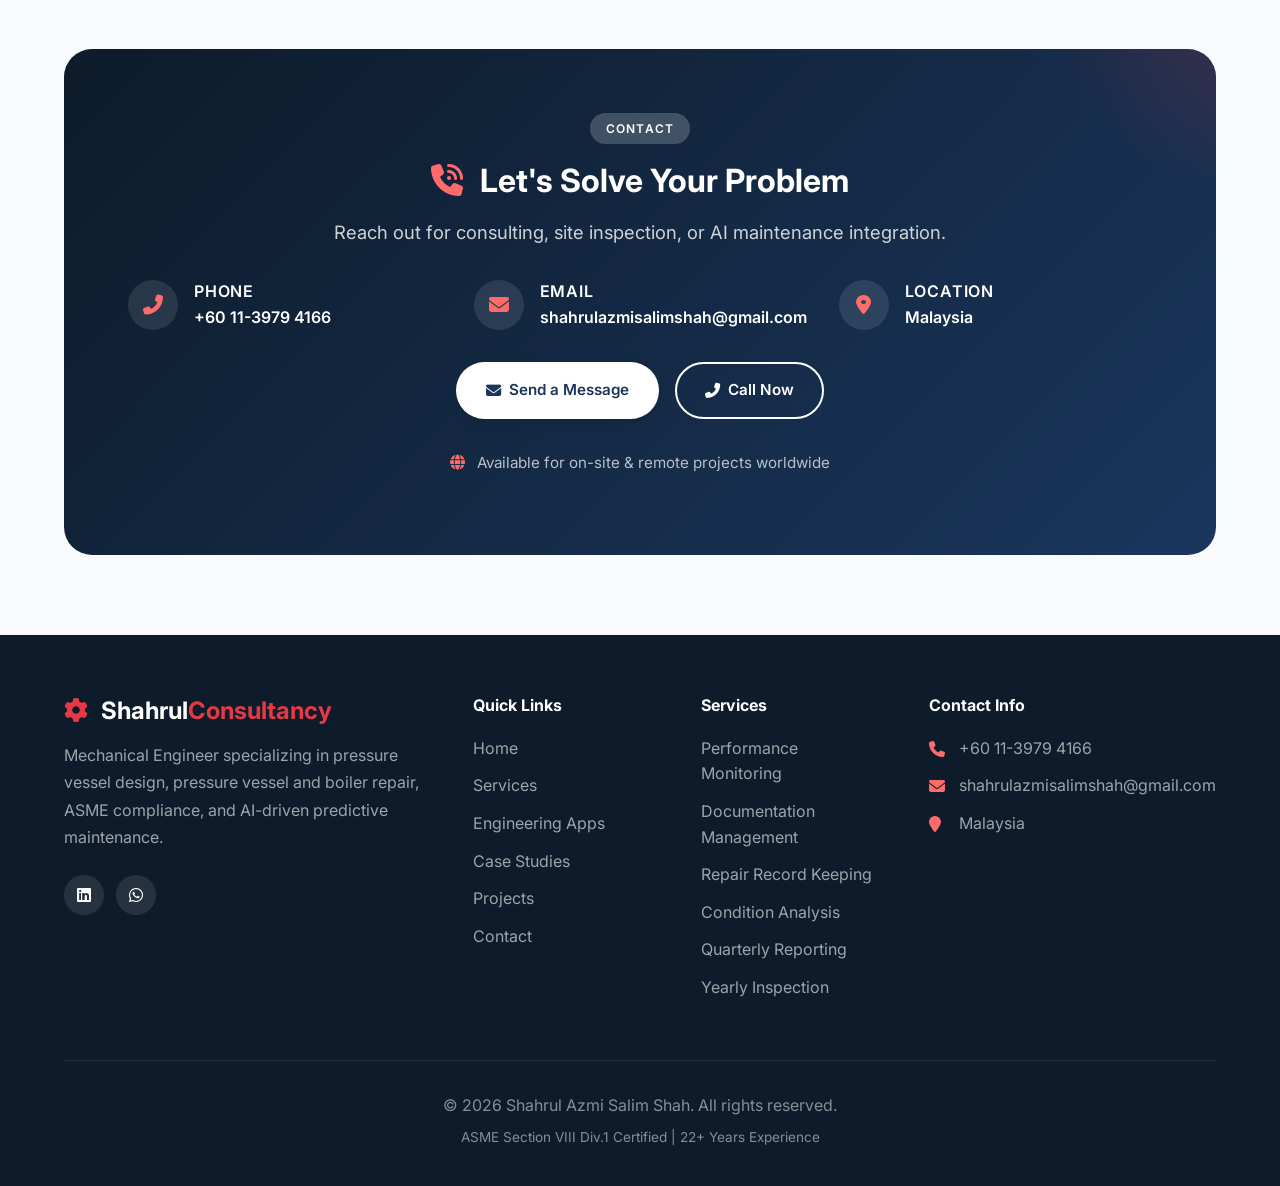
==== commit 42ab1a0a: "Update image source path in index.html" ====
--- a/index.html
+++ b/index.html
@@ -82,7 +82,7 @@
     </div>
     <div class="hero-photo">
       <div class="photo-wrapper">
-           <img src="../../Documents/folder 2026/logo/my_photo.png" width="165" height="195" alt="">
+           <img src="my_photo.png" width="165" height="195" alt="">
            <p class="photo-caption">Shahrul Azmi Salim Shah</p>
         <div class="photo-accent"></div>
       </div>
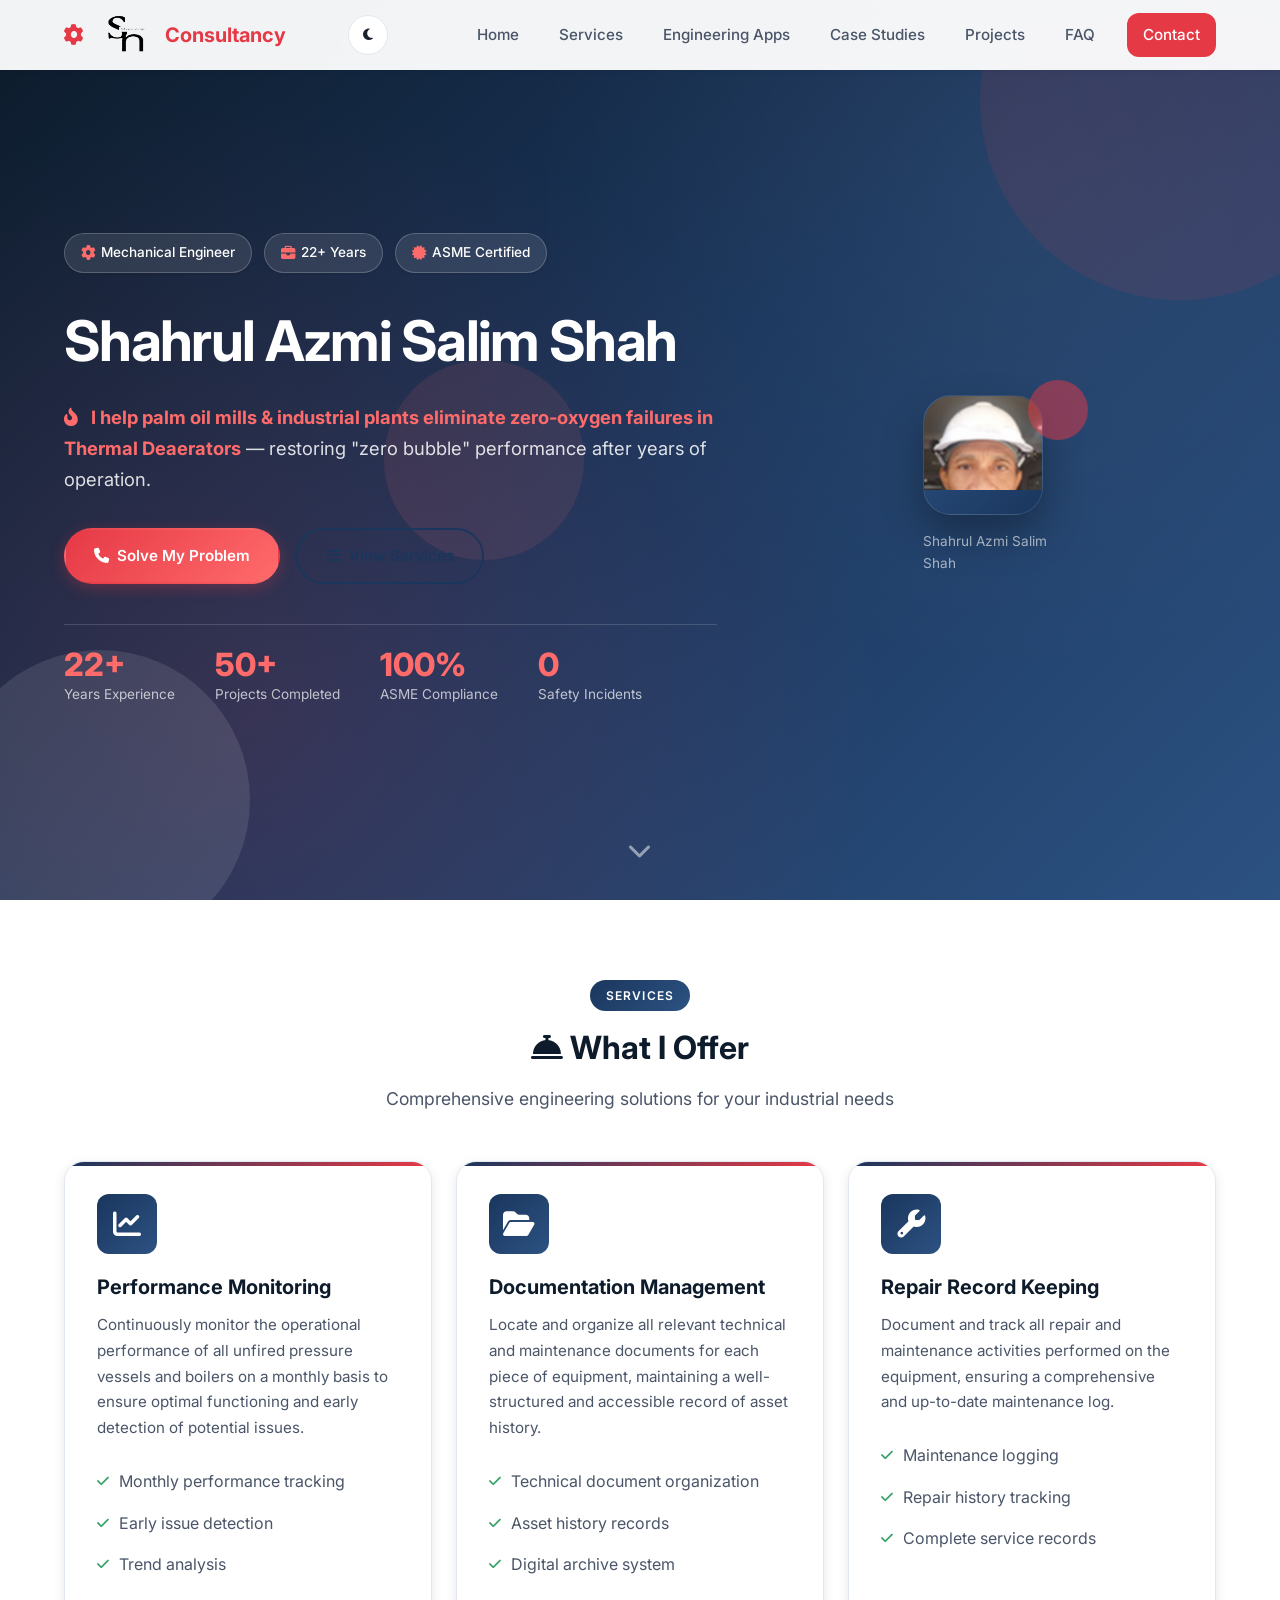
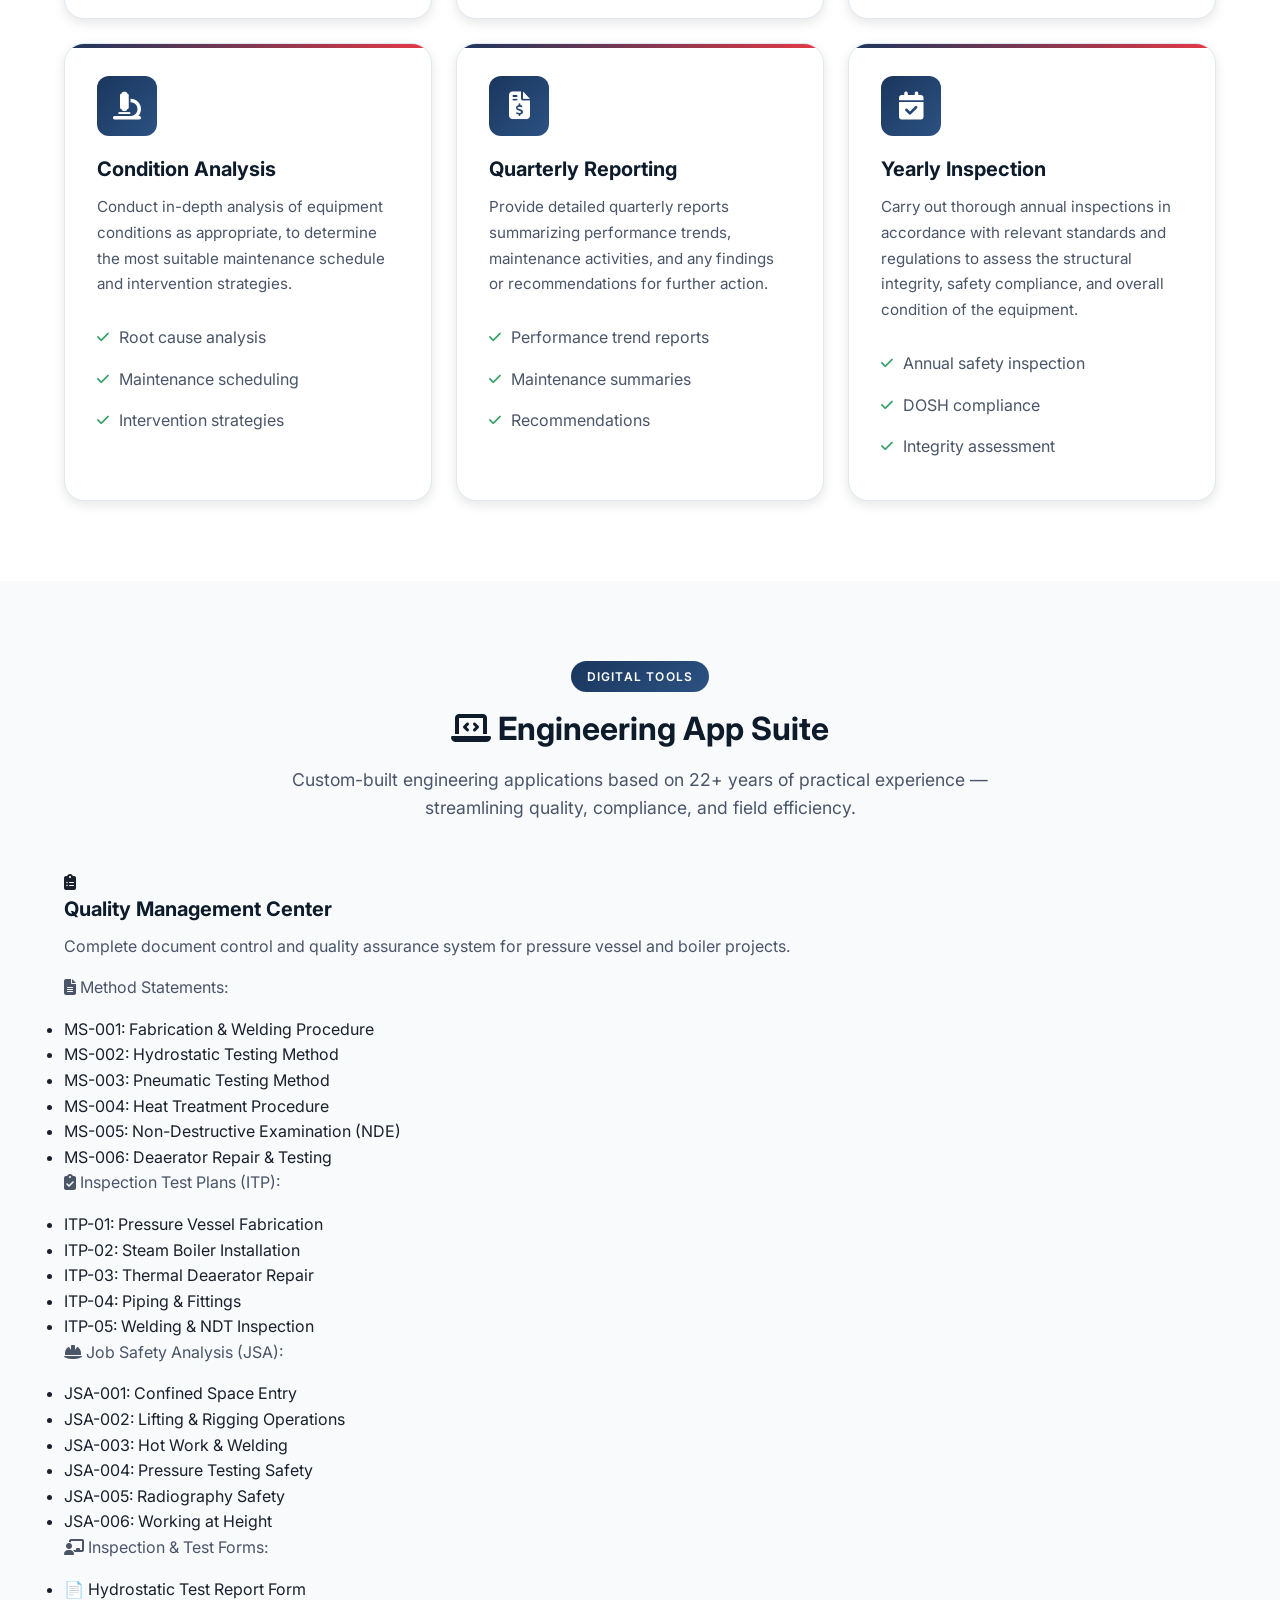
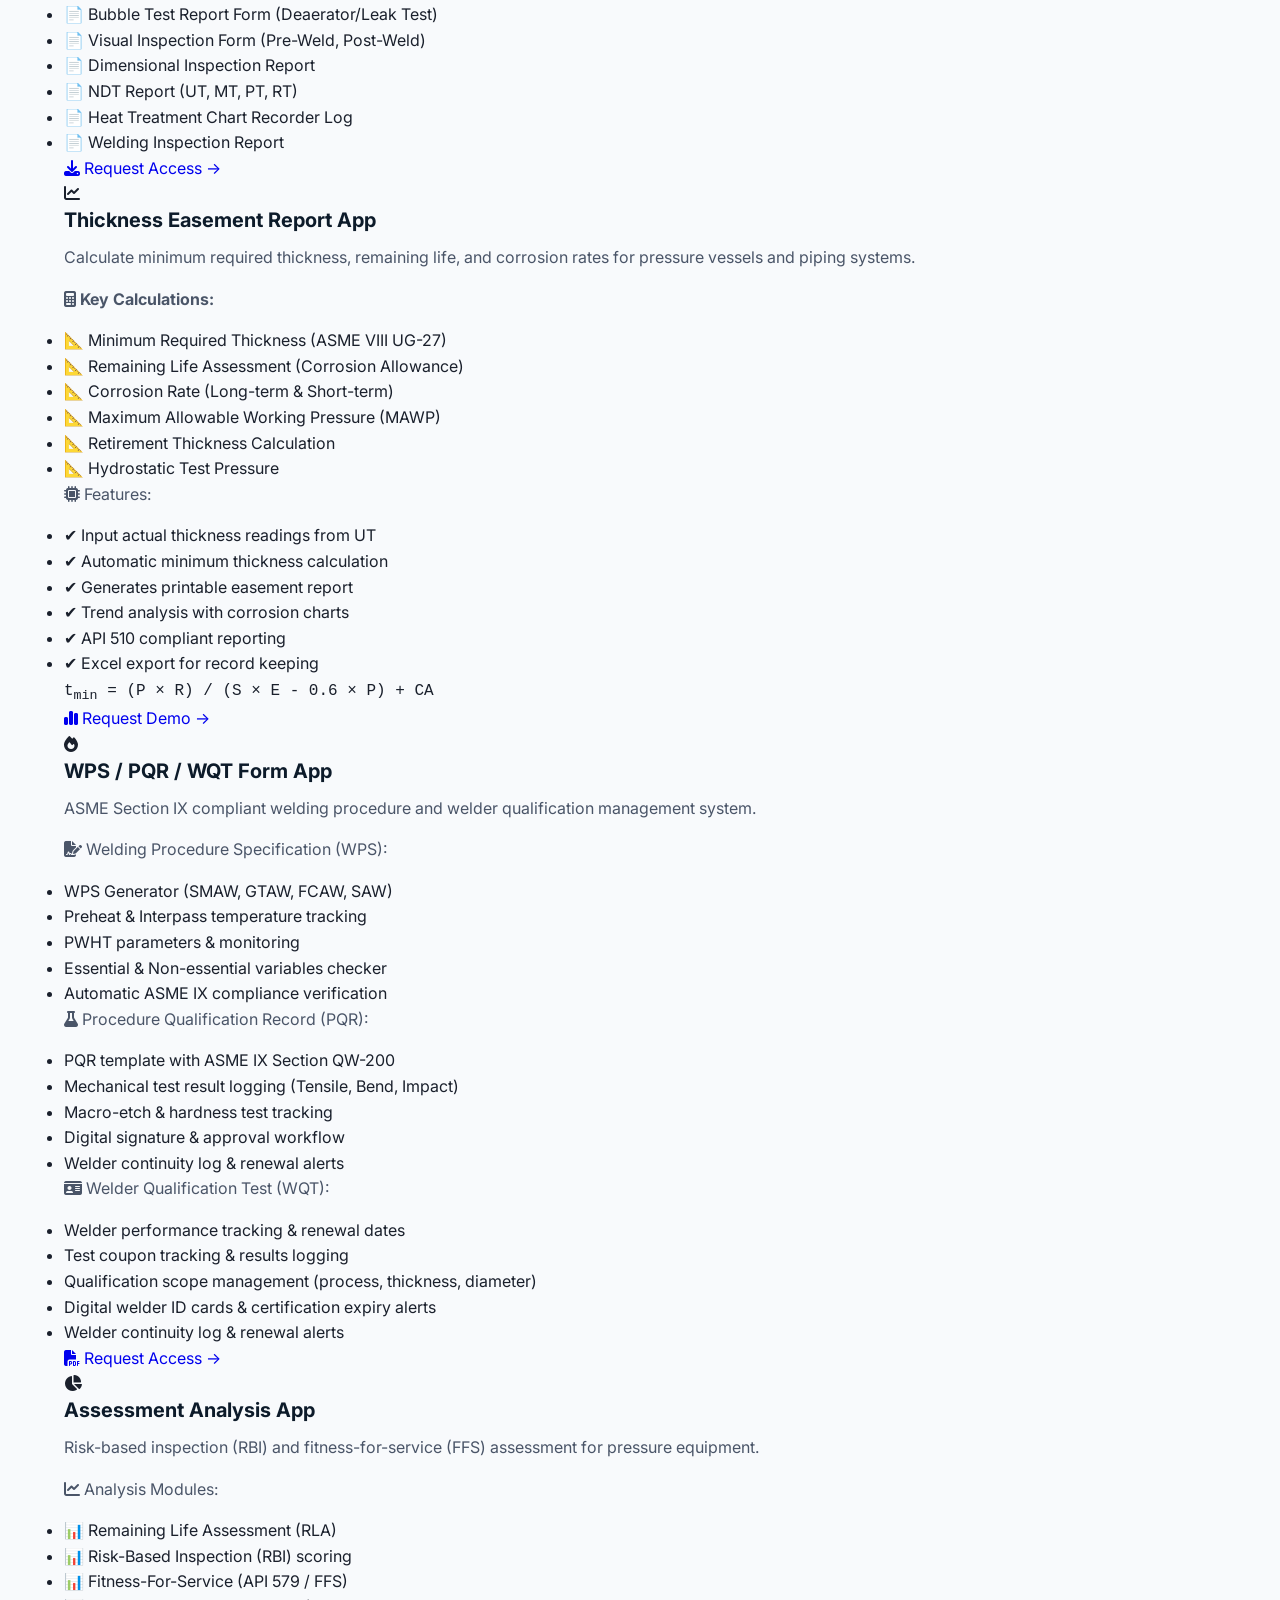
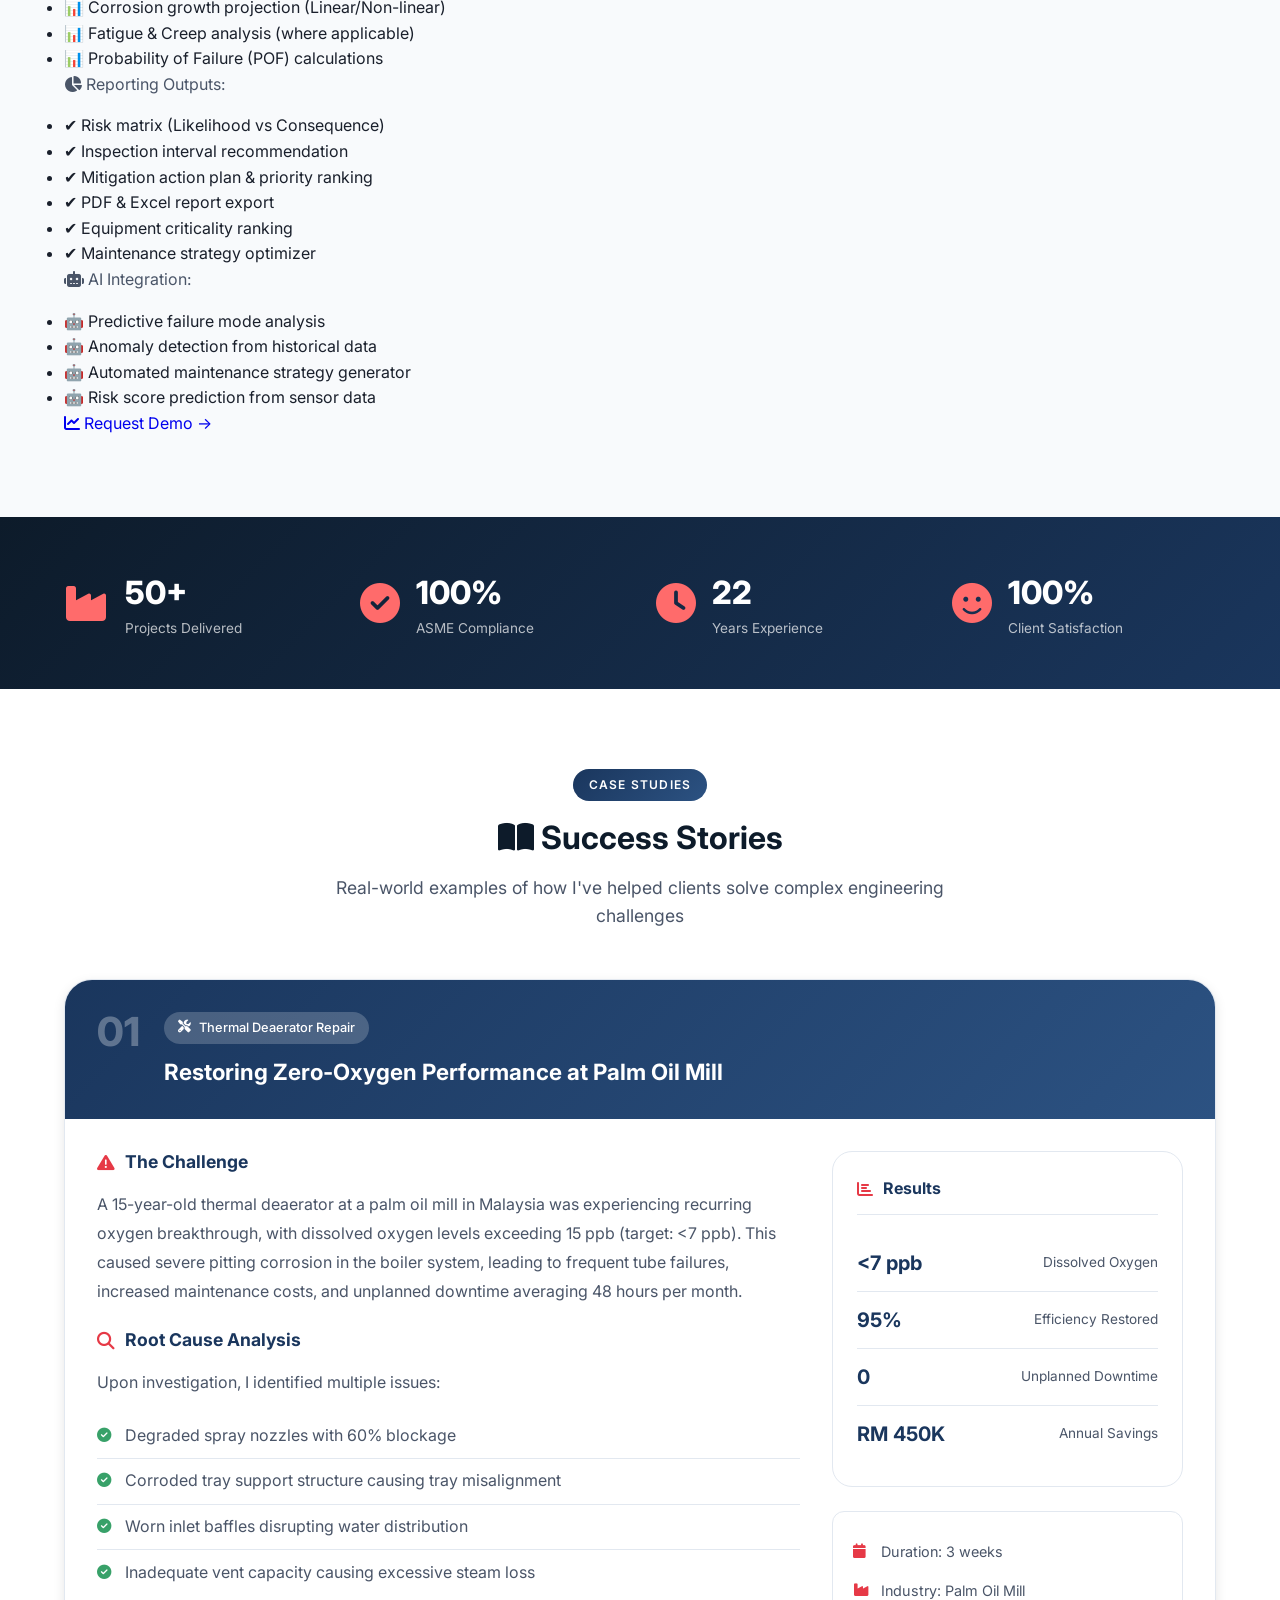
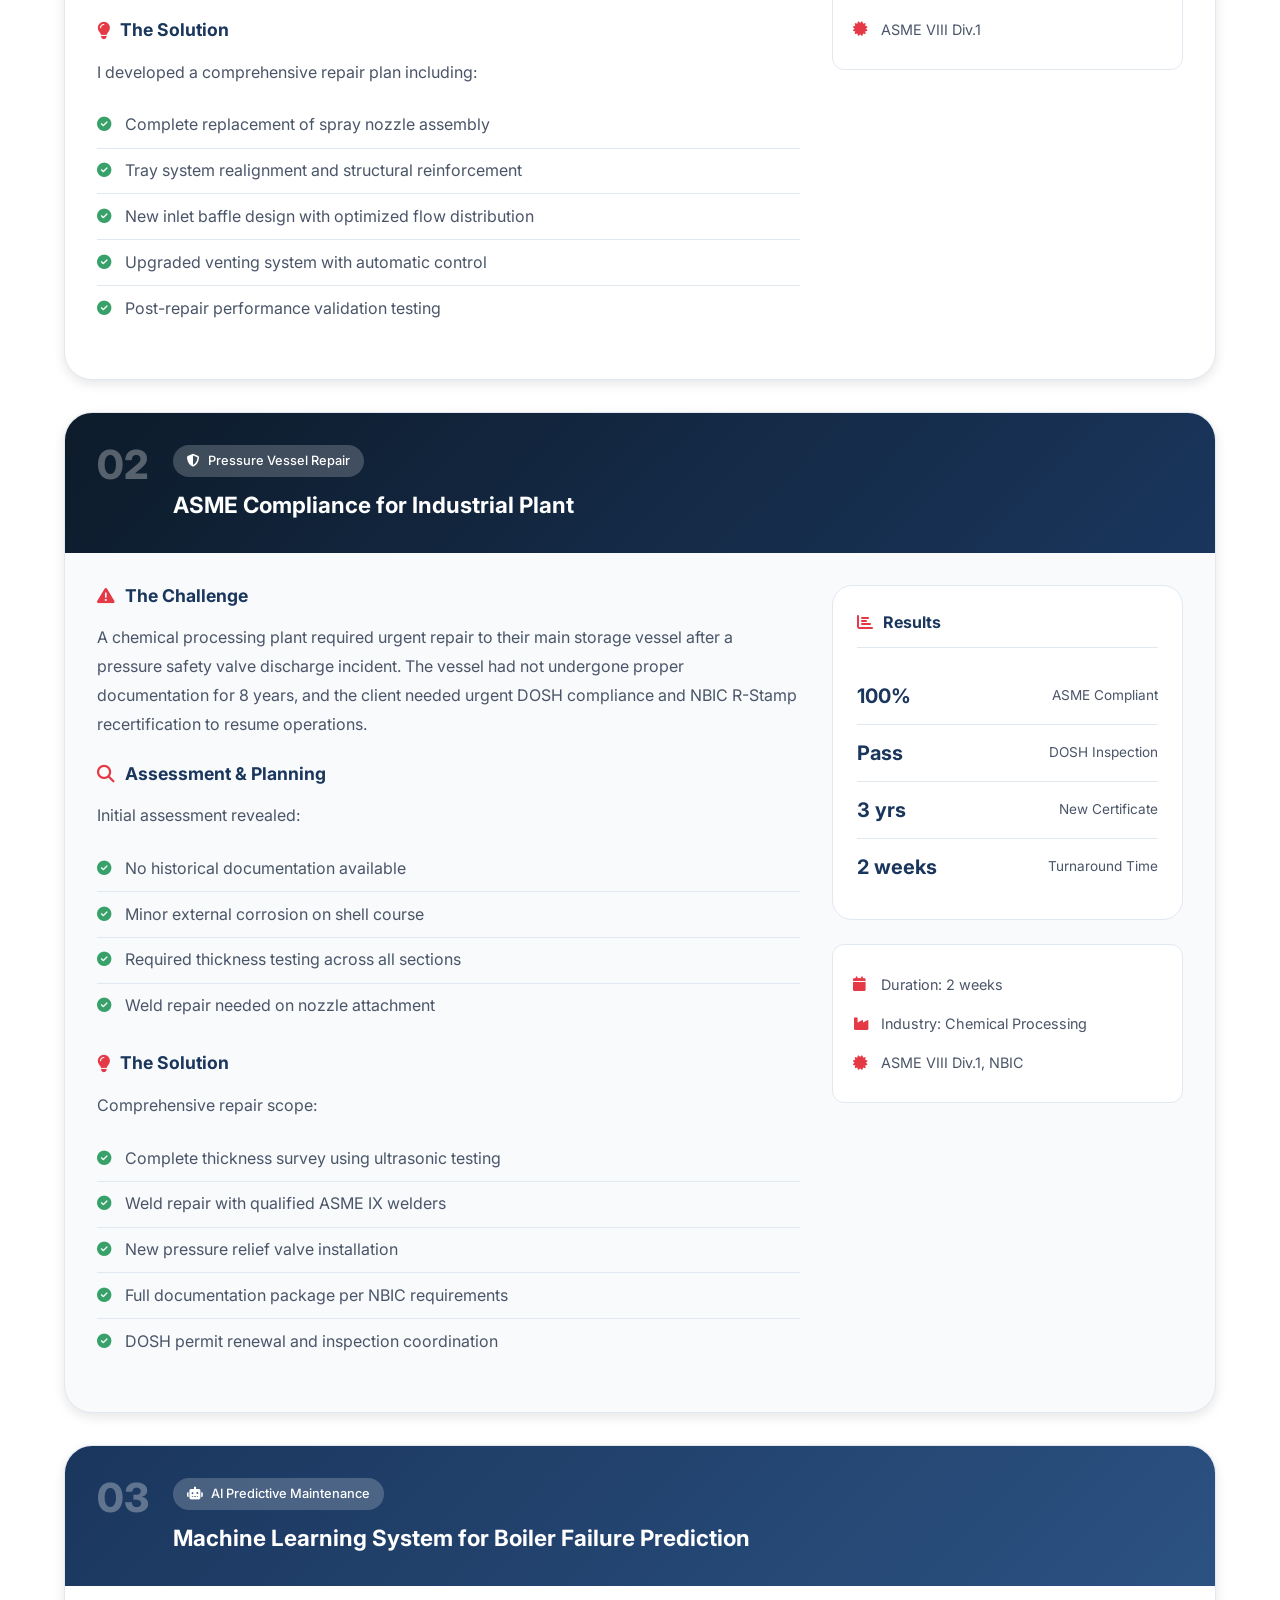
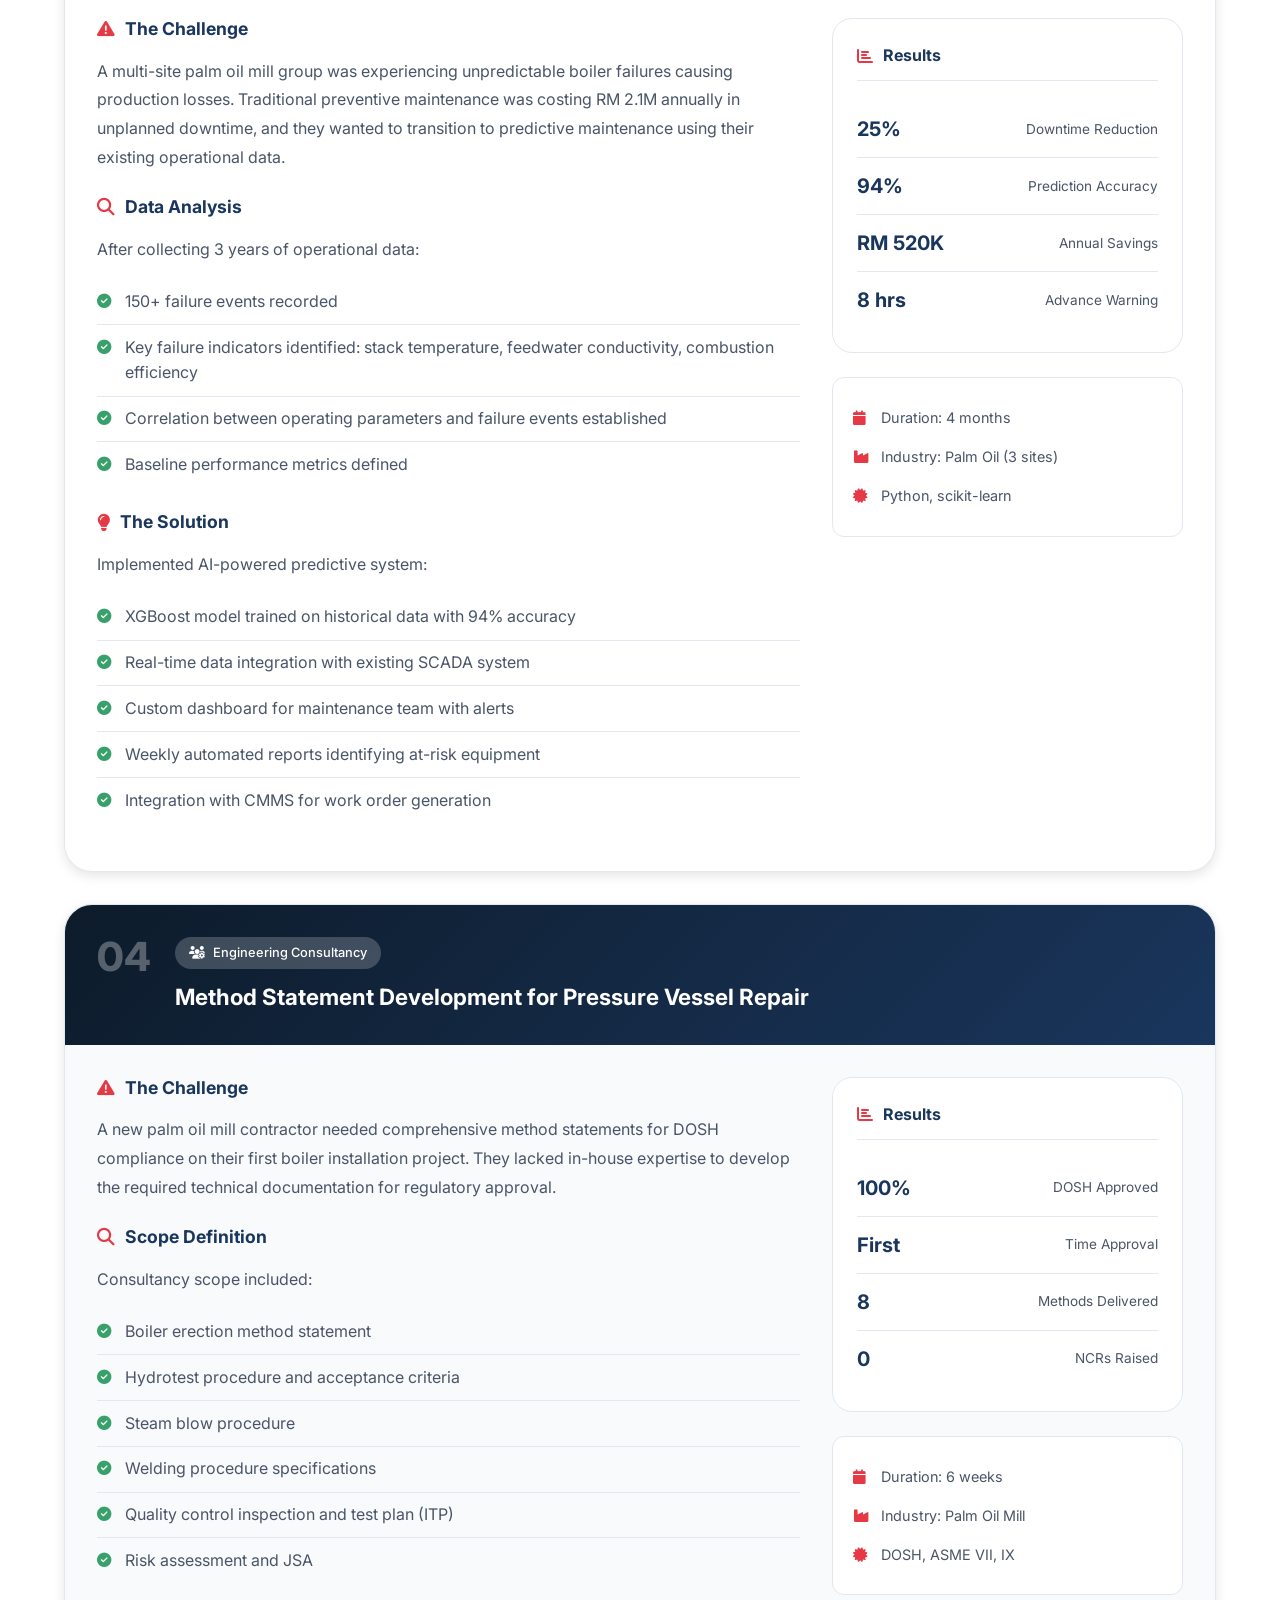
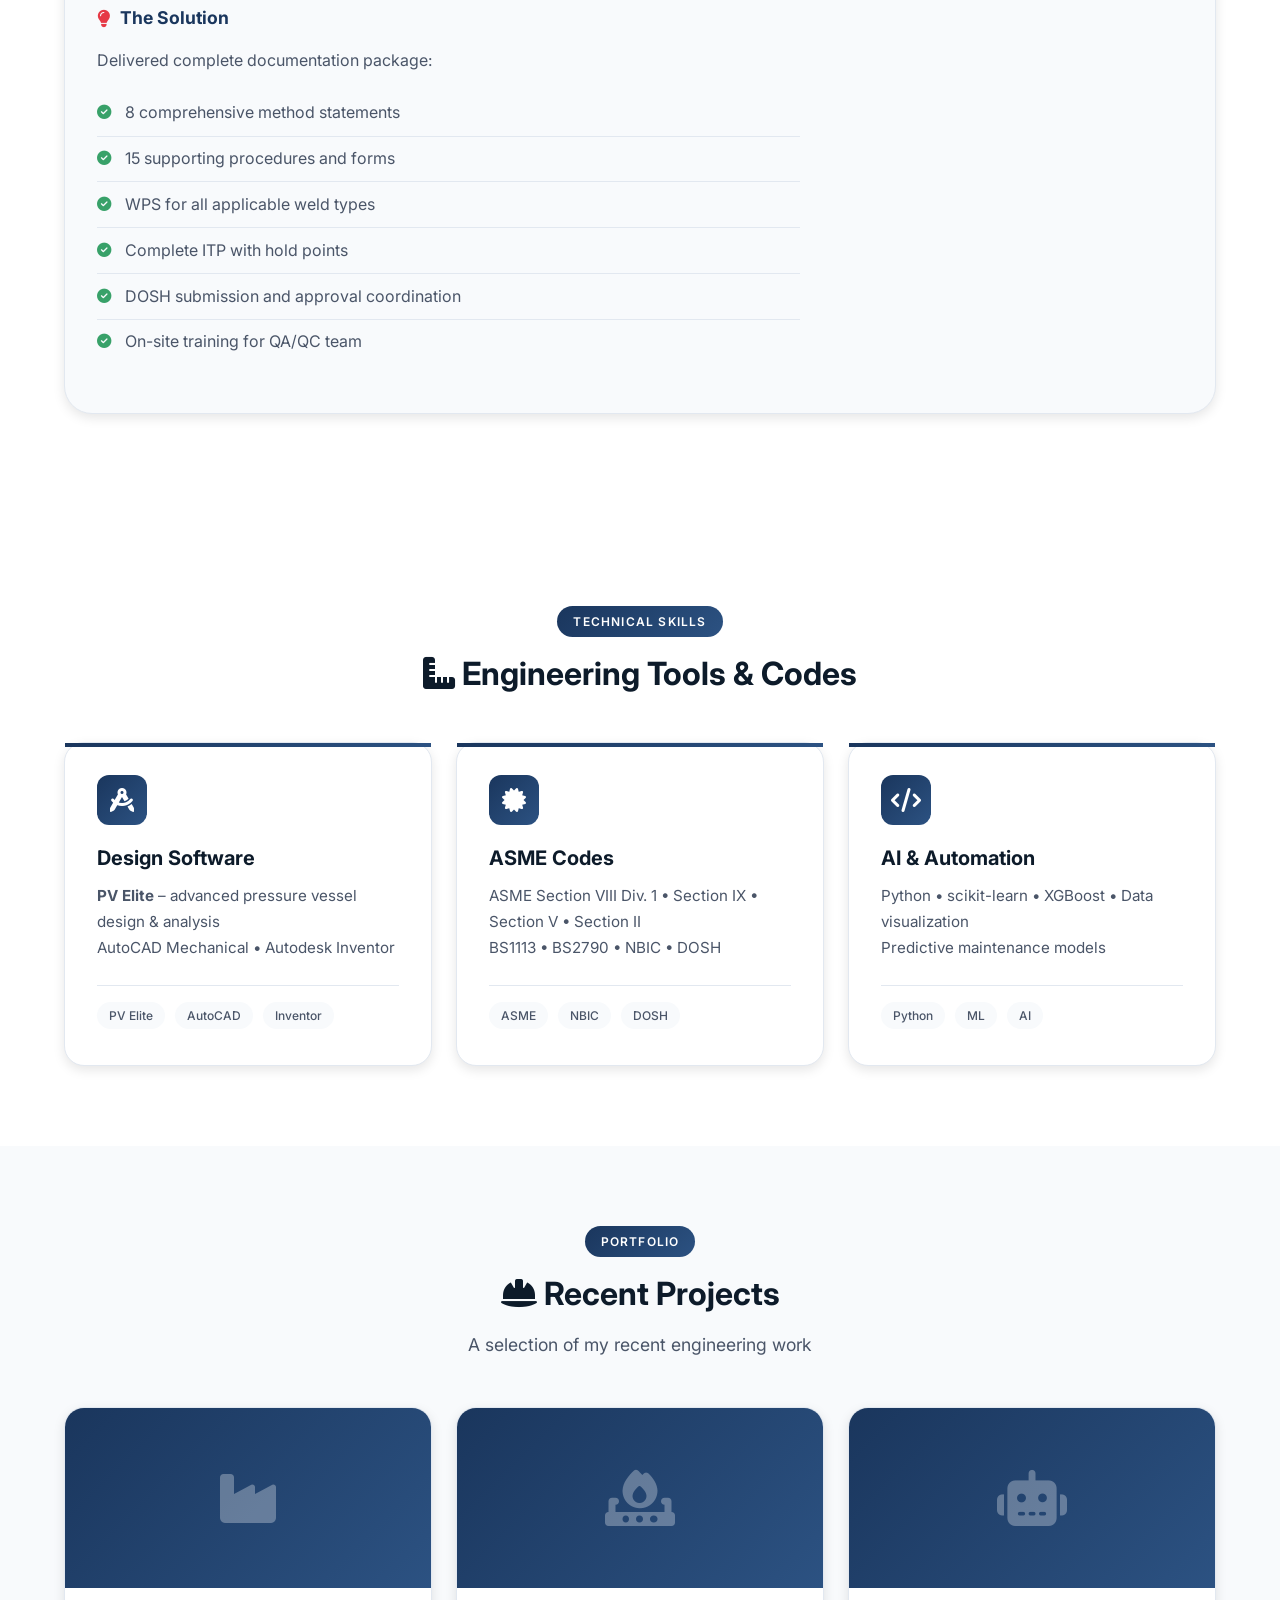
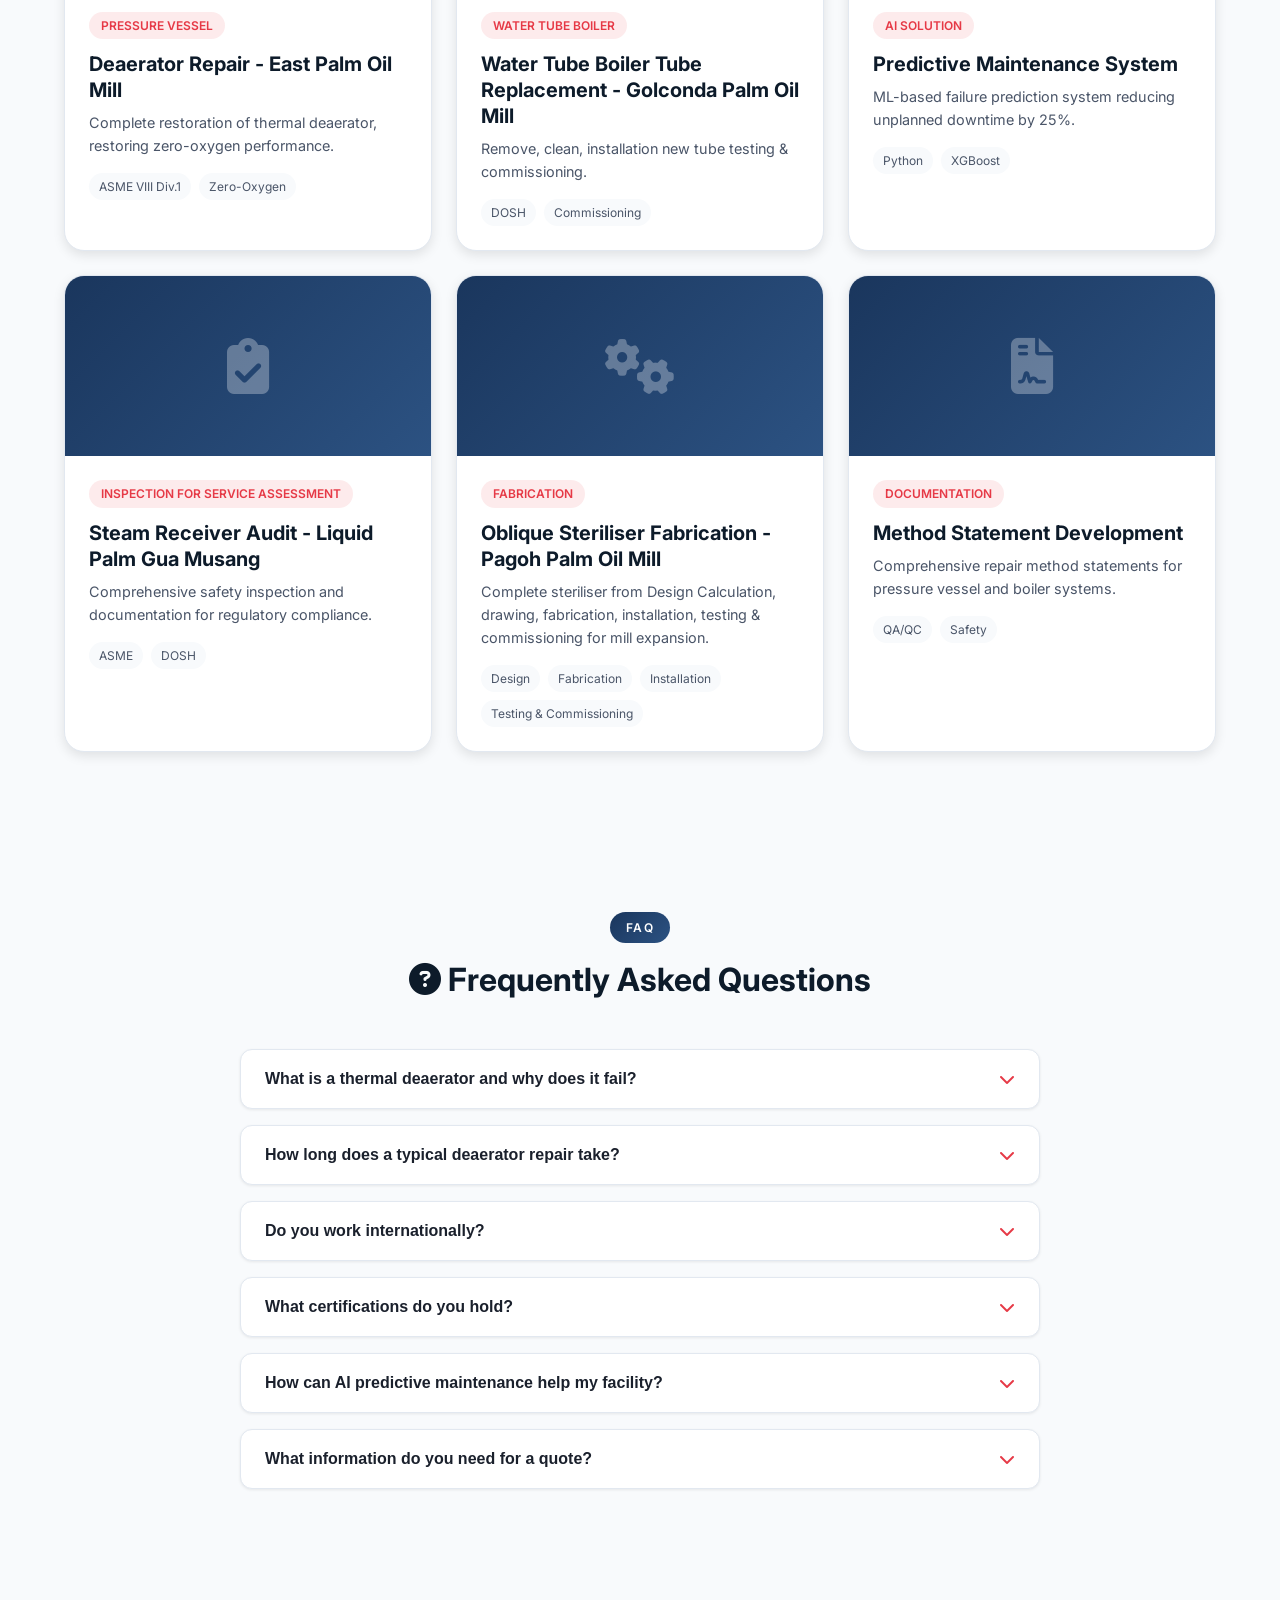
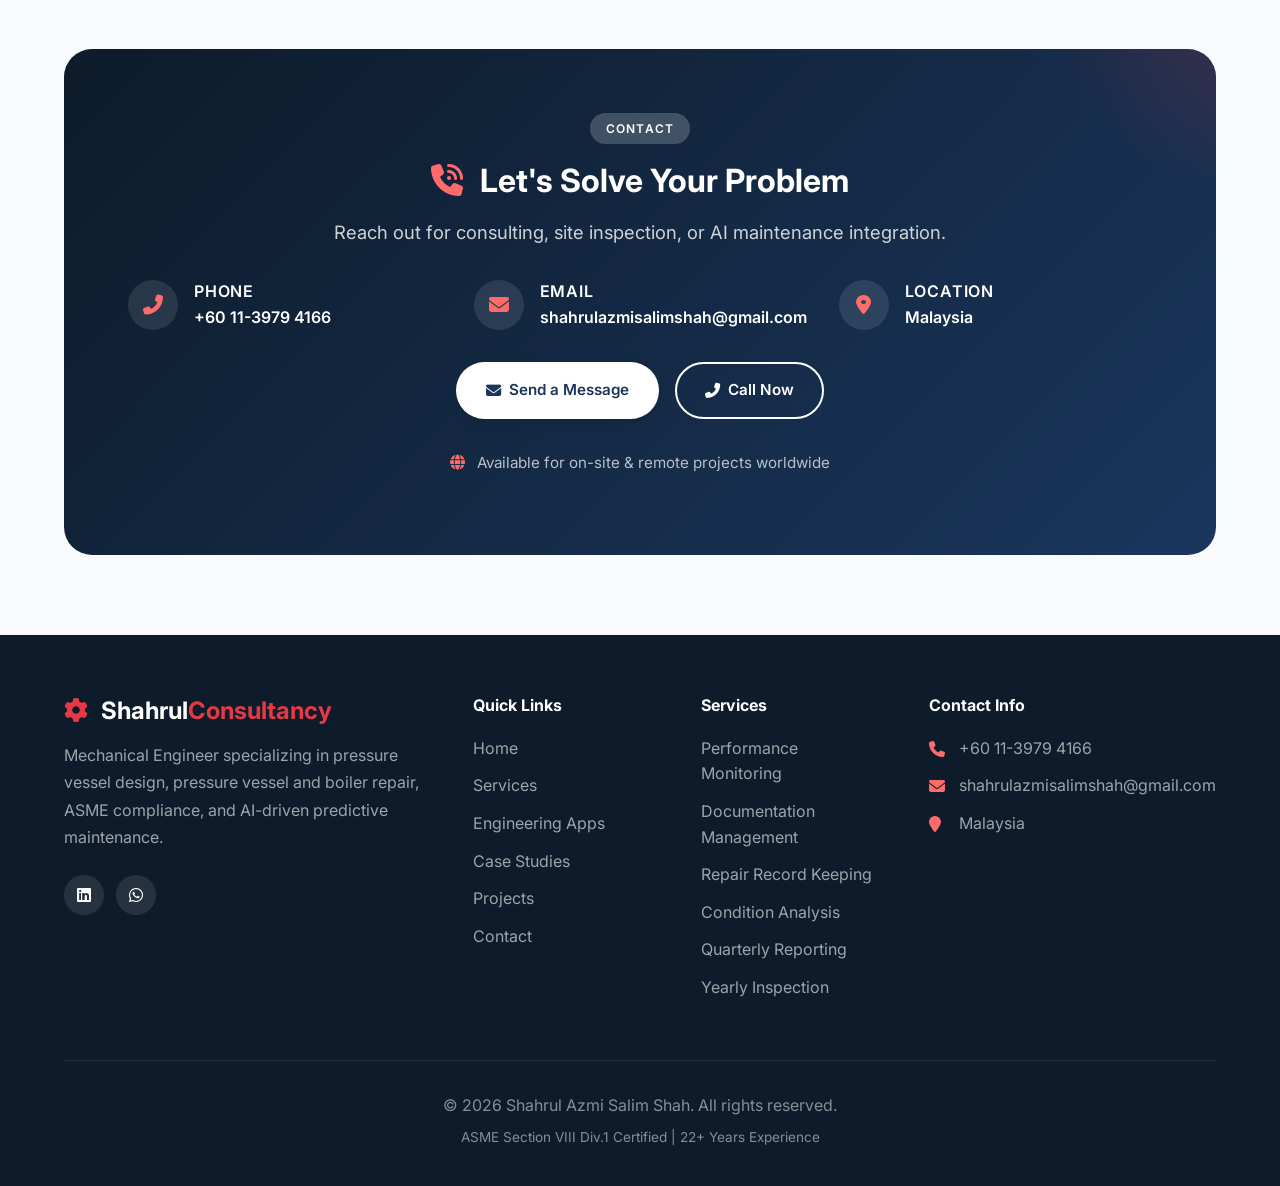
==== commit 82422e89: "Refactor photo section in index.html" ====
--- a/index.html
+++ b/index.html
@@ -82,9 +82,11 @@
     </div>
     <div class="hero-photo">
       <div class="photo-wrapper">
-           <img src="my_photo.png" width="165" height="195" alt="">
-           <p class="photo-caption">Shahrul Azmi Salim Shah</p>
+          <div class="photo-img">
+           <img src="my_photo.png" width="120" height="200" alt="">
+           </div>
         <div class="photo-accent"></div>
+        <p class="photo-caption">Shahrul Azmi Salim Shah</p>
       </div>
     </div>
   </div>
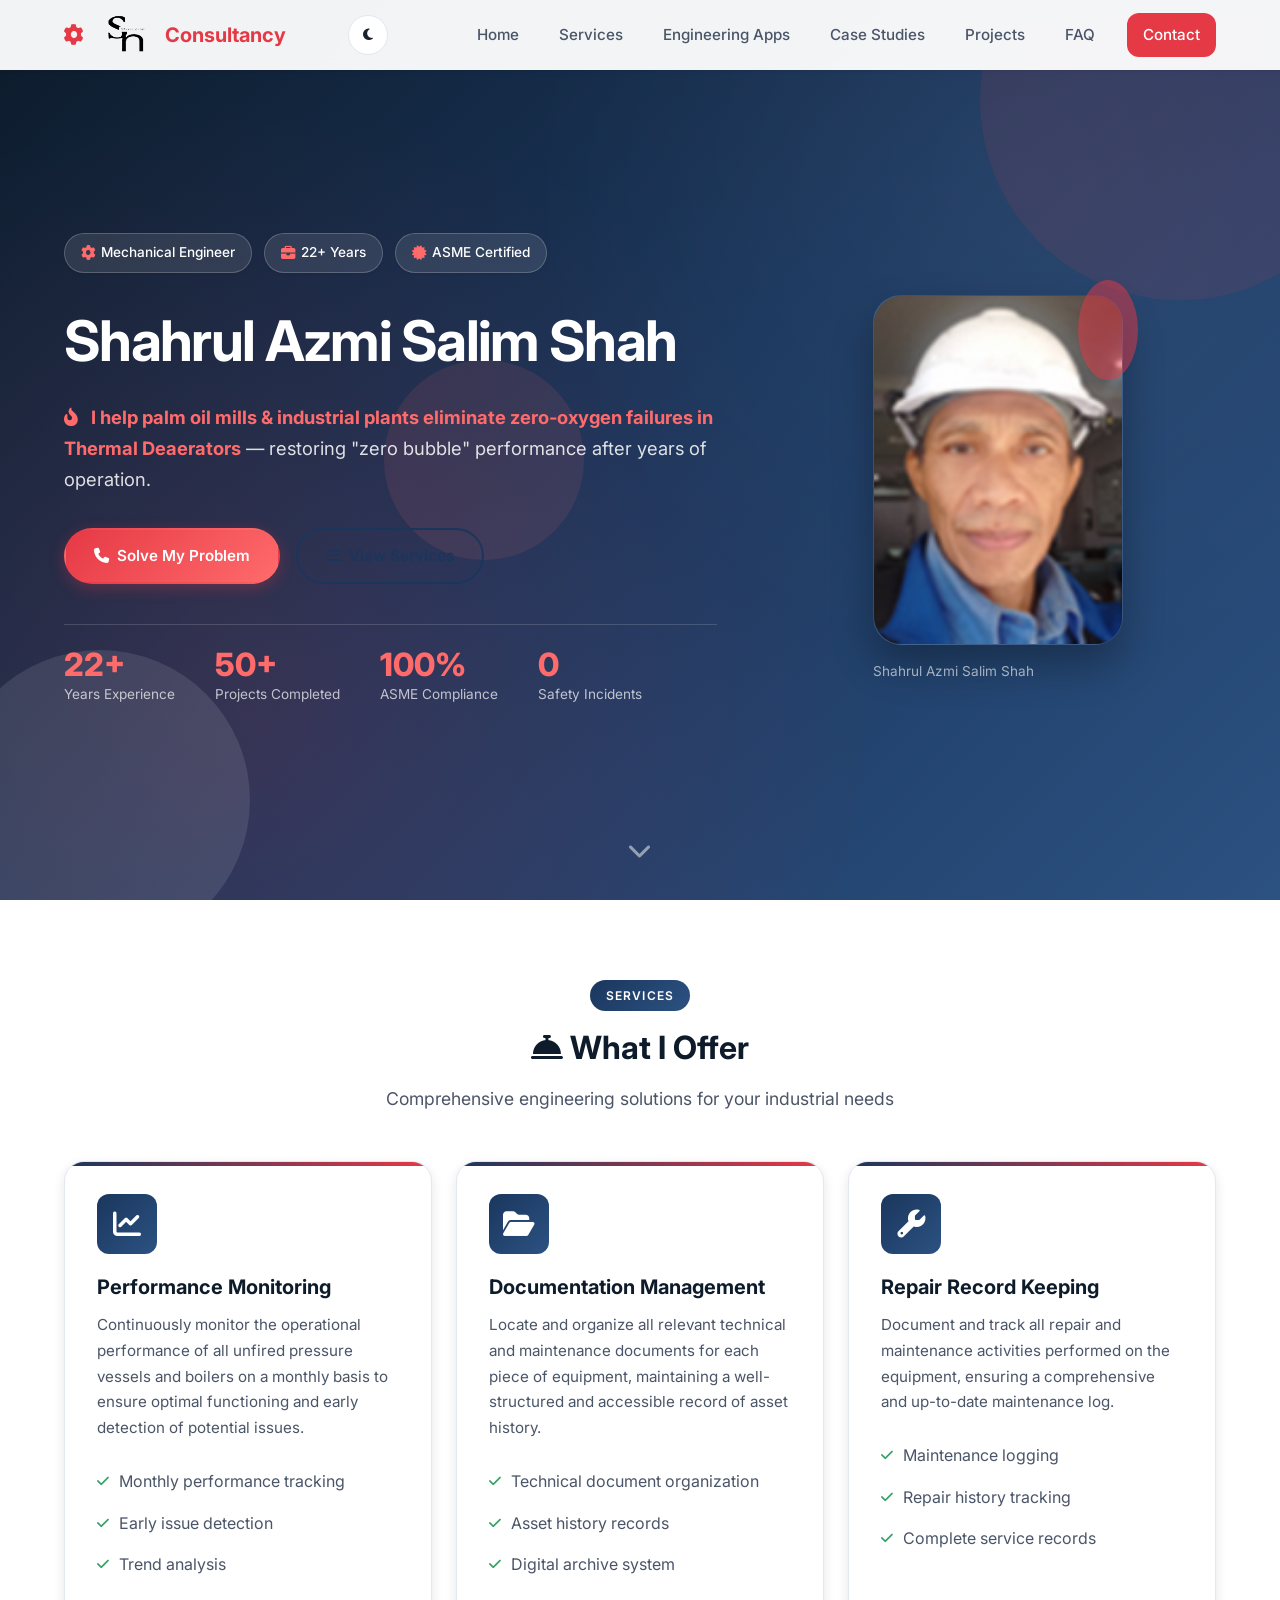
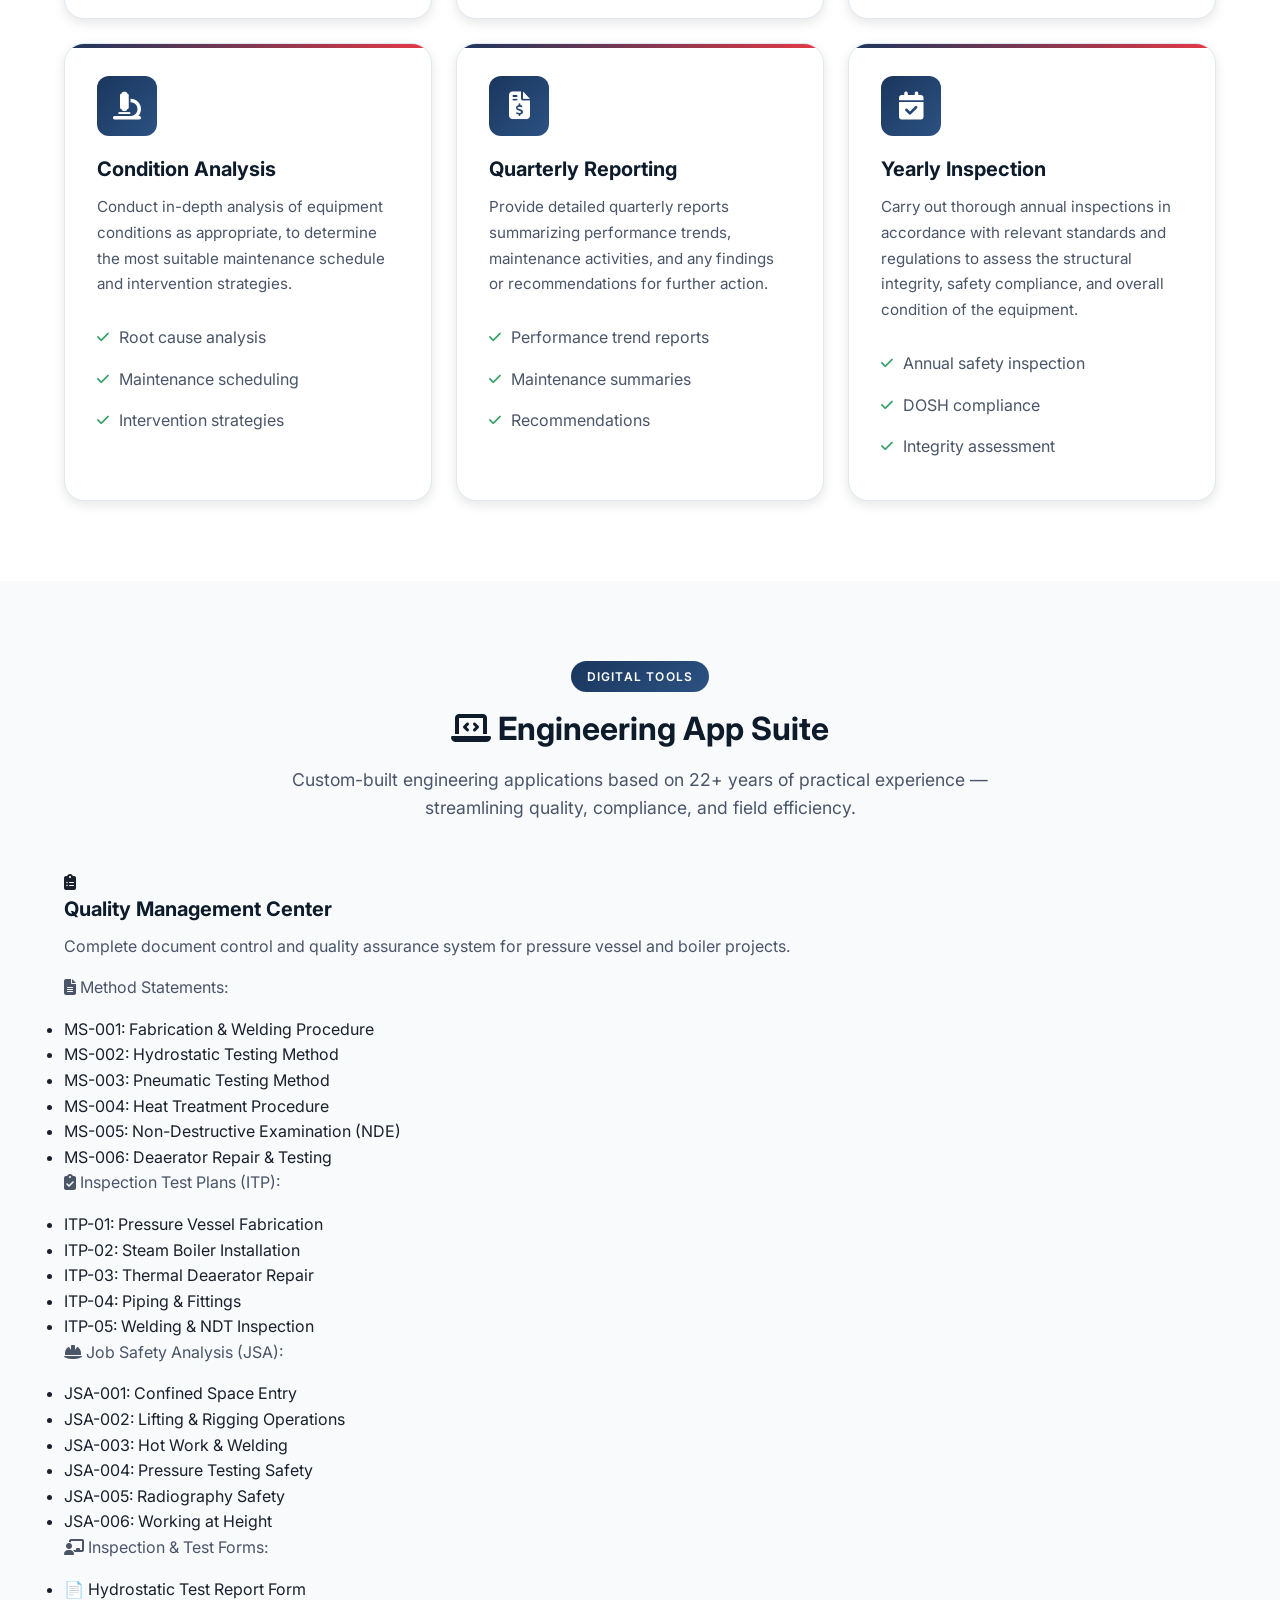
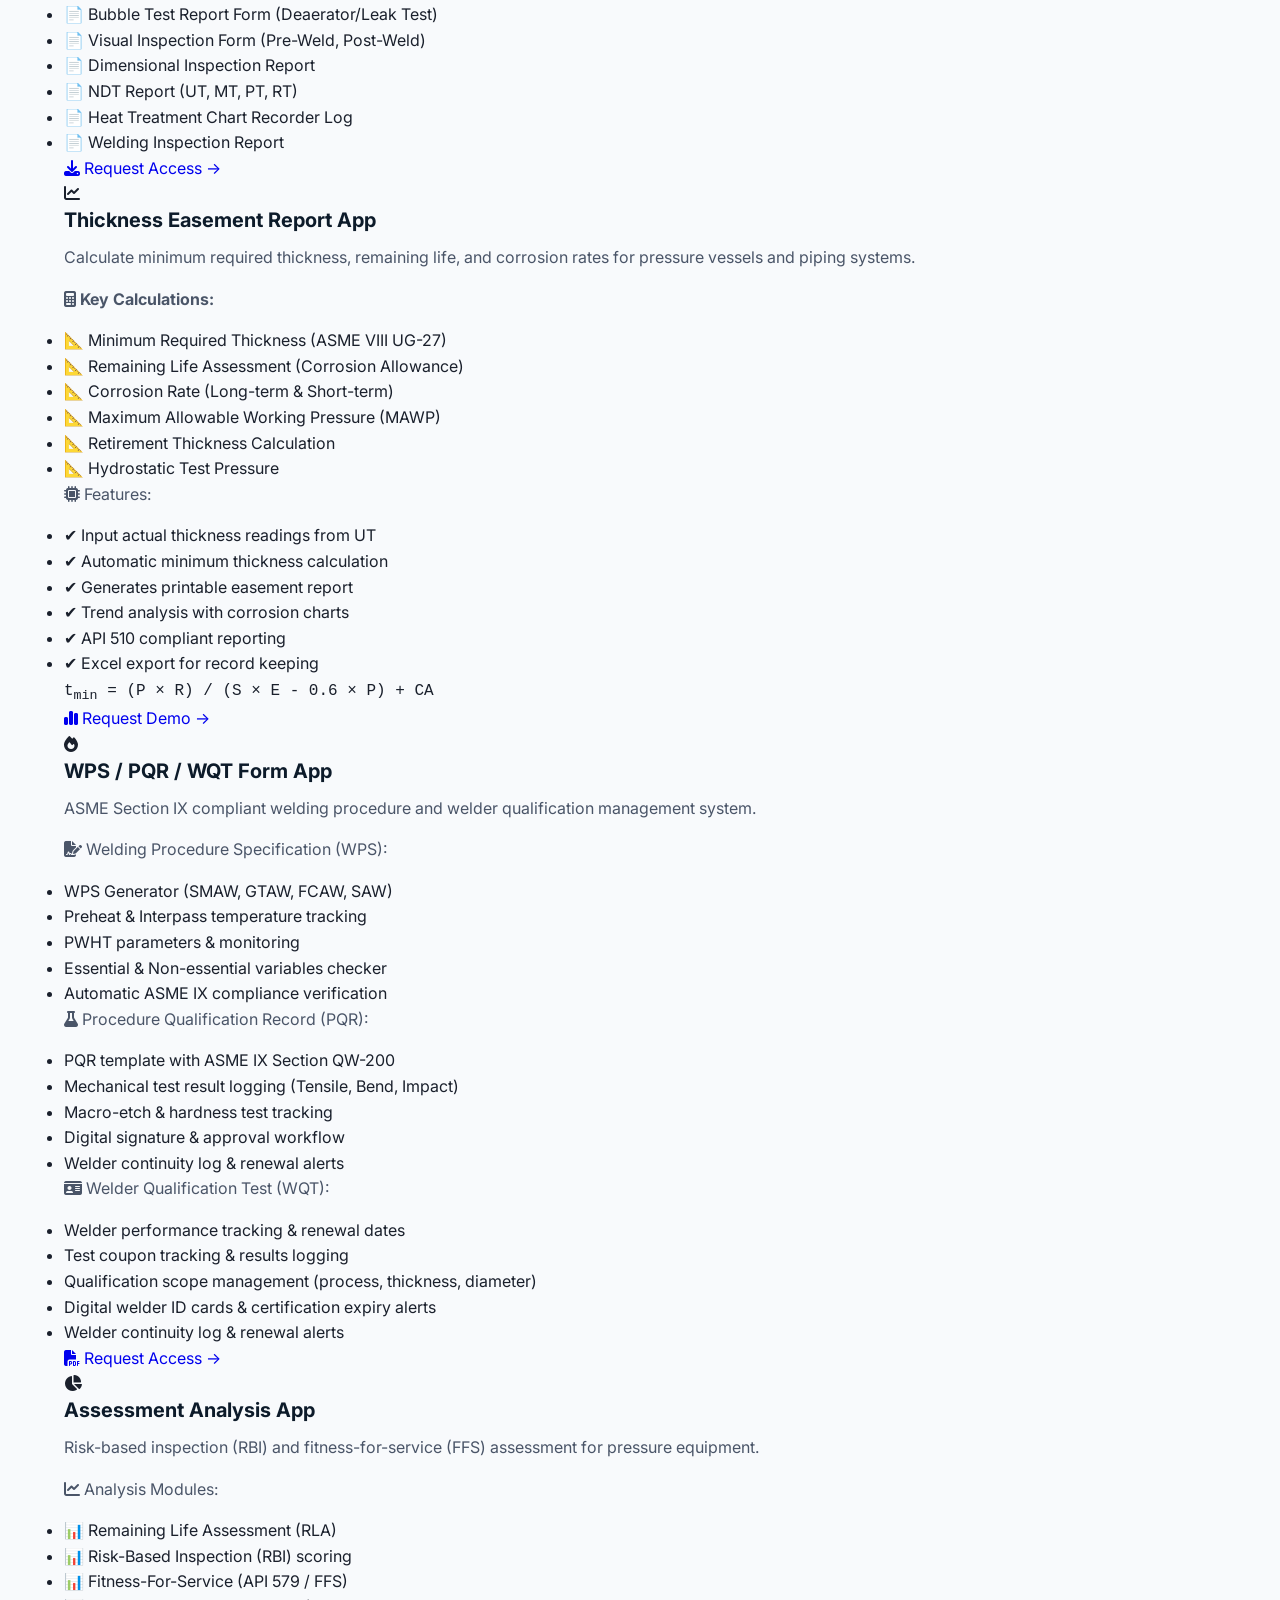
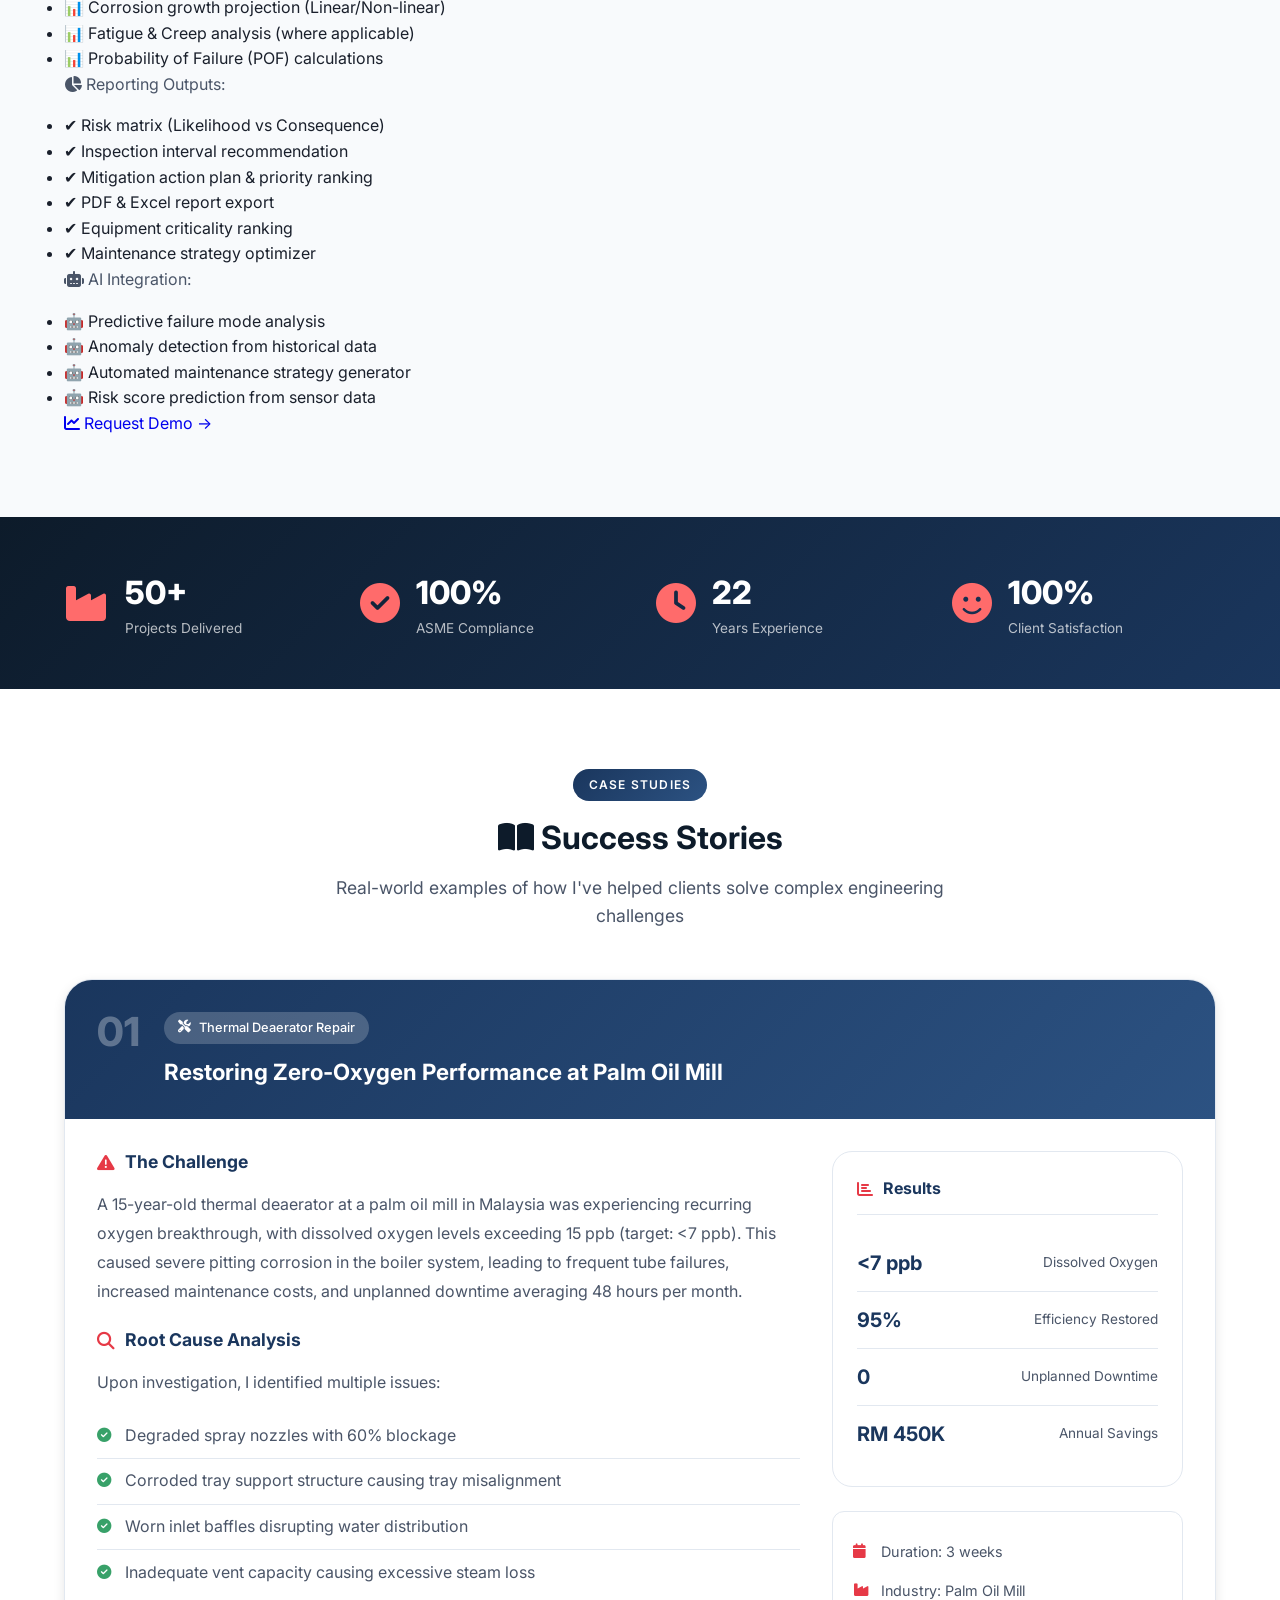
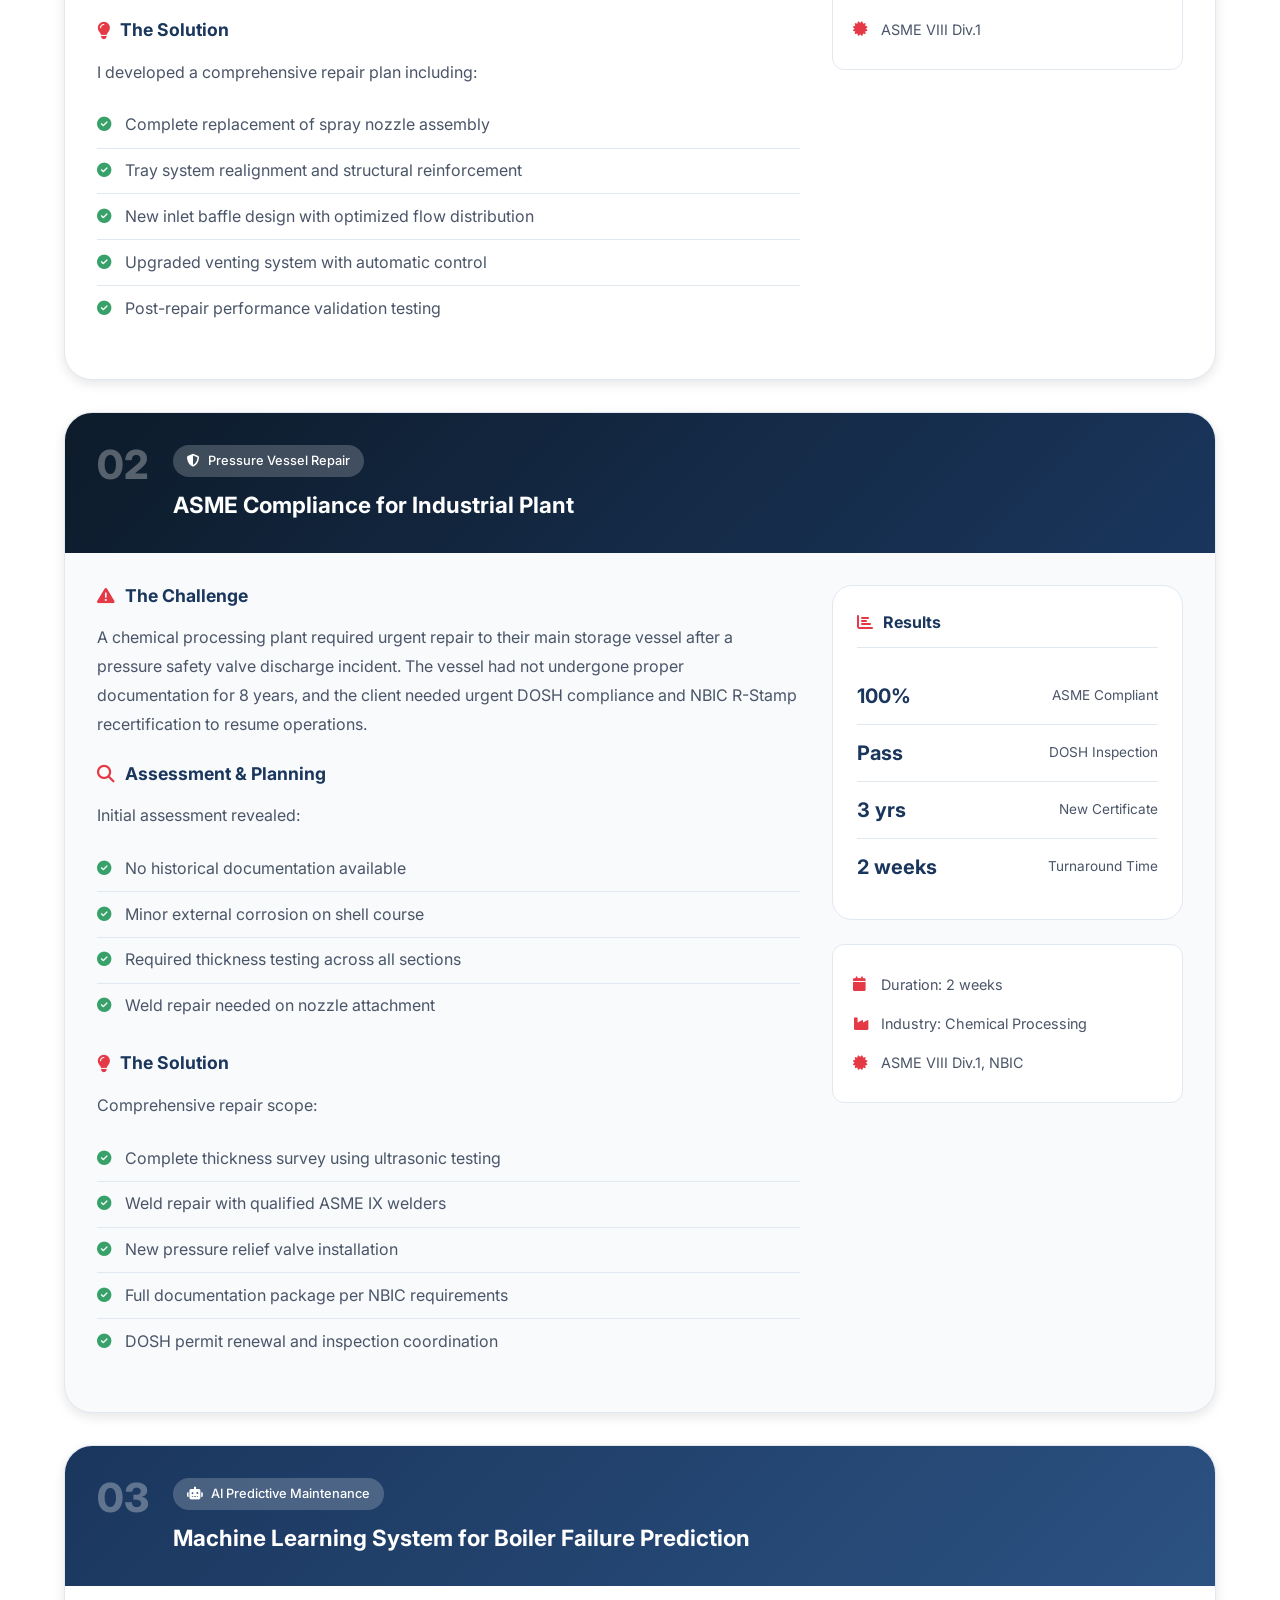
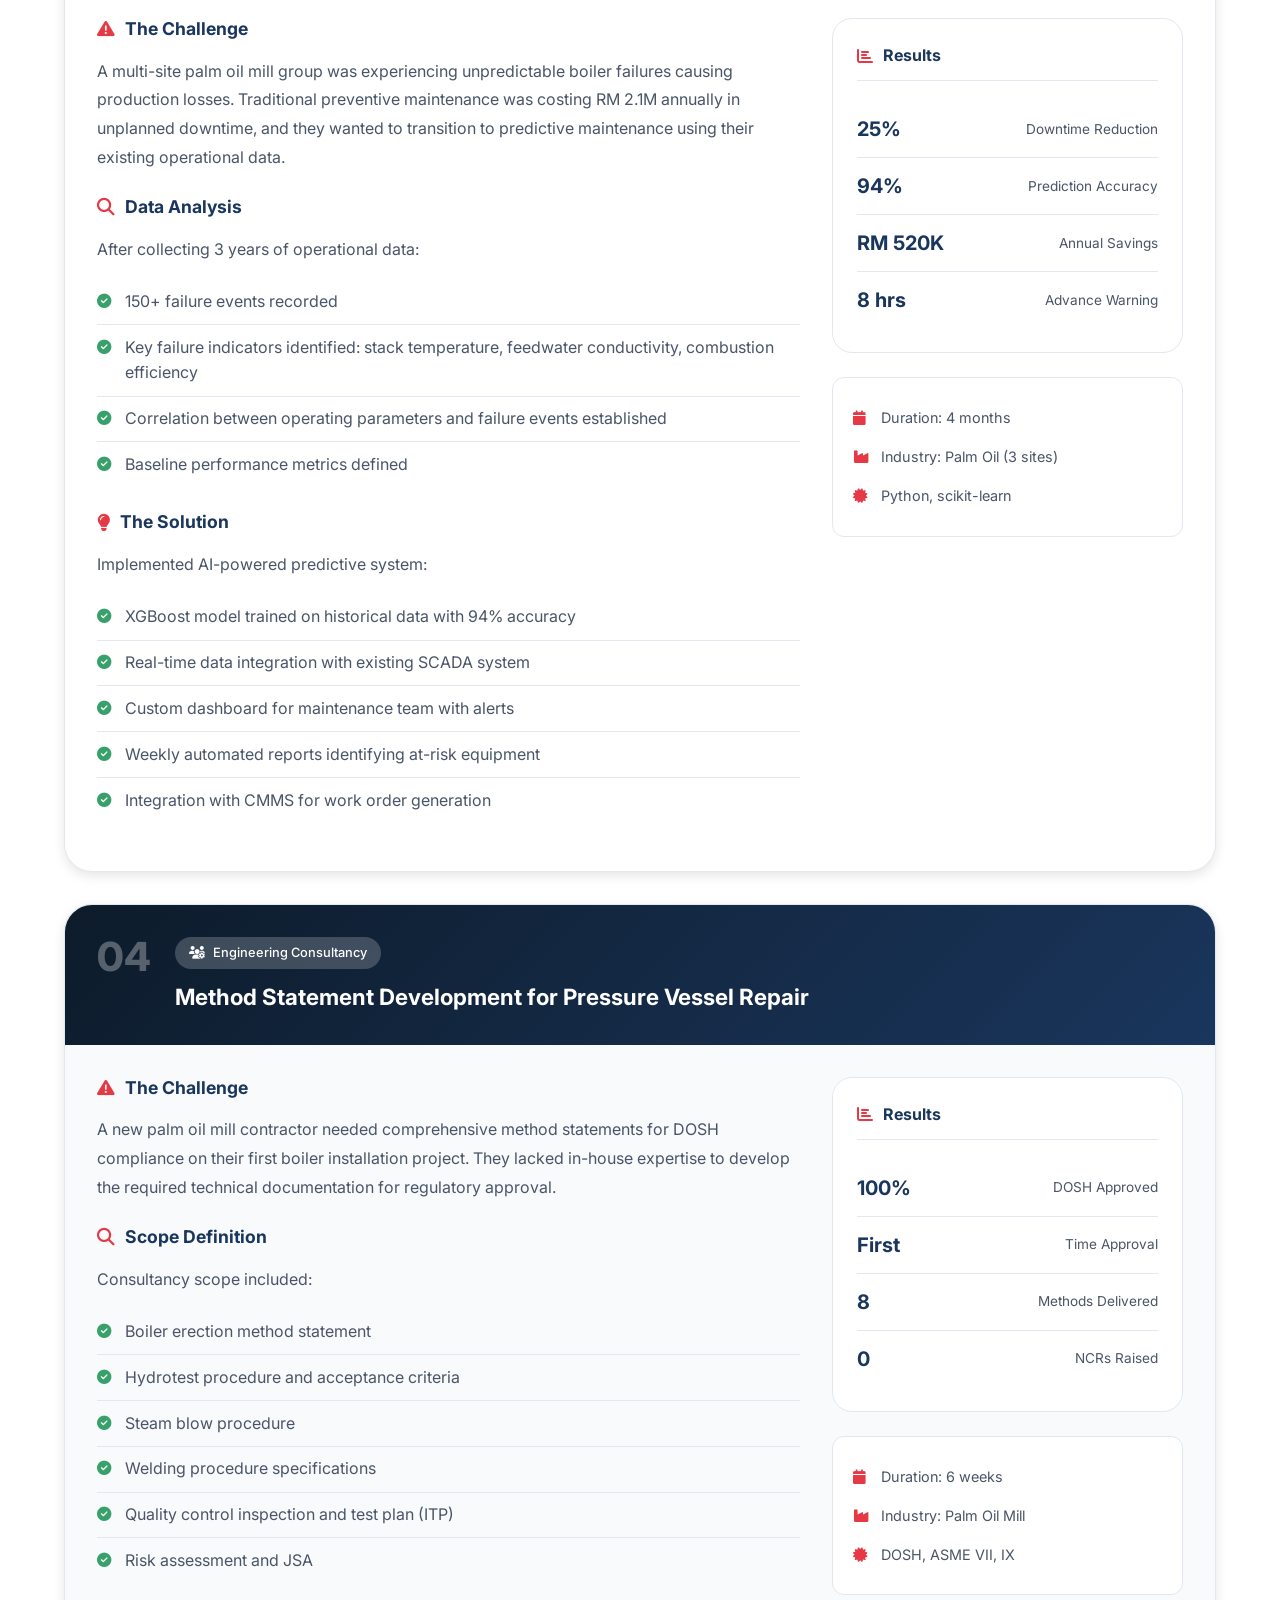
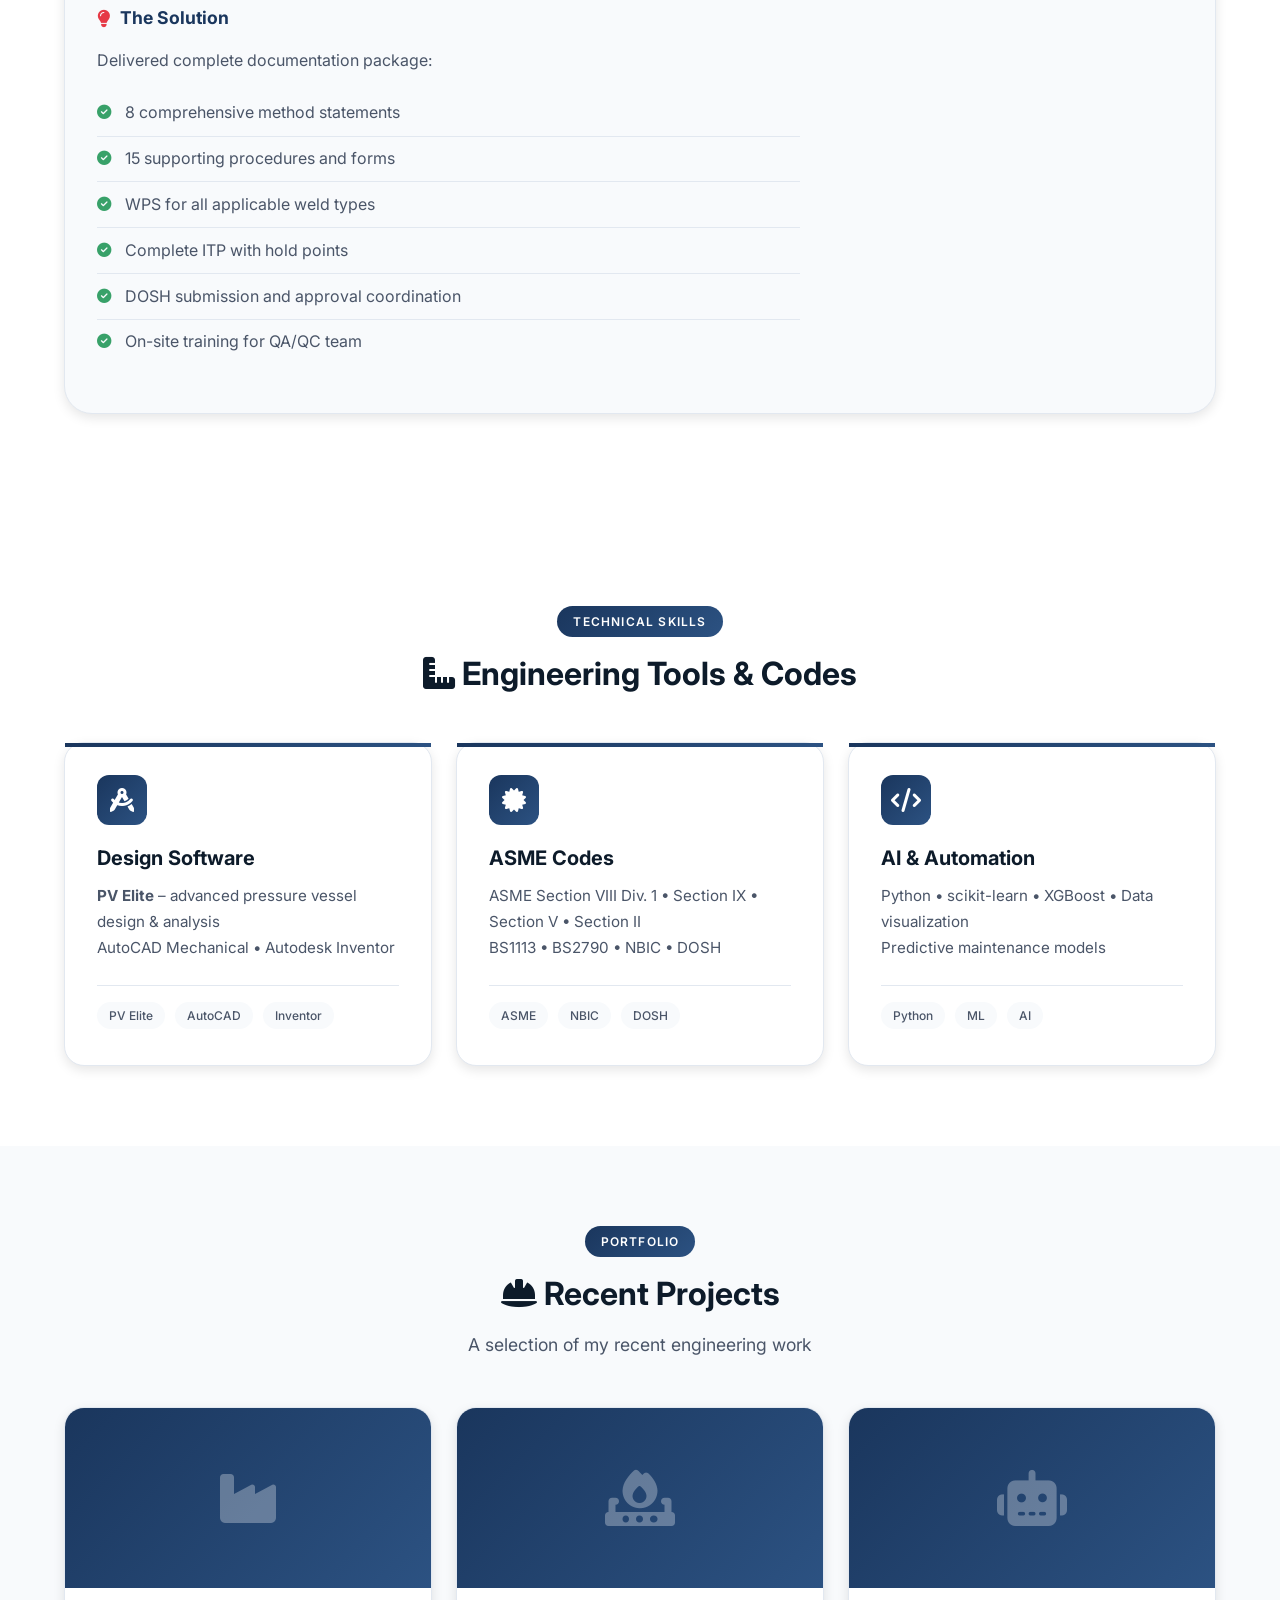
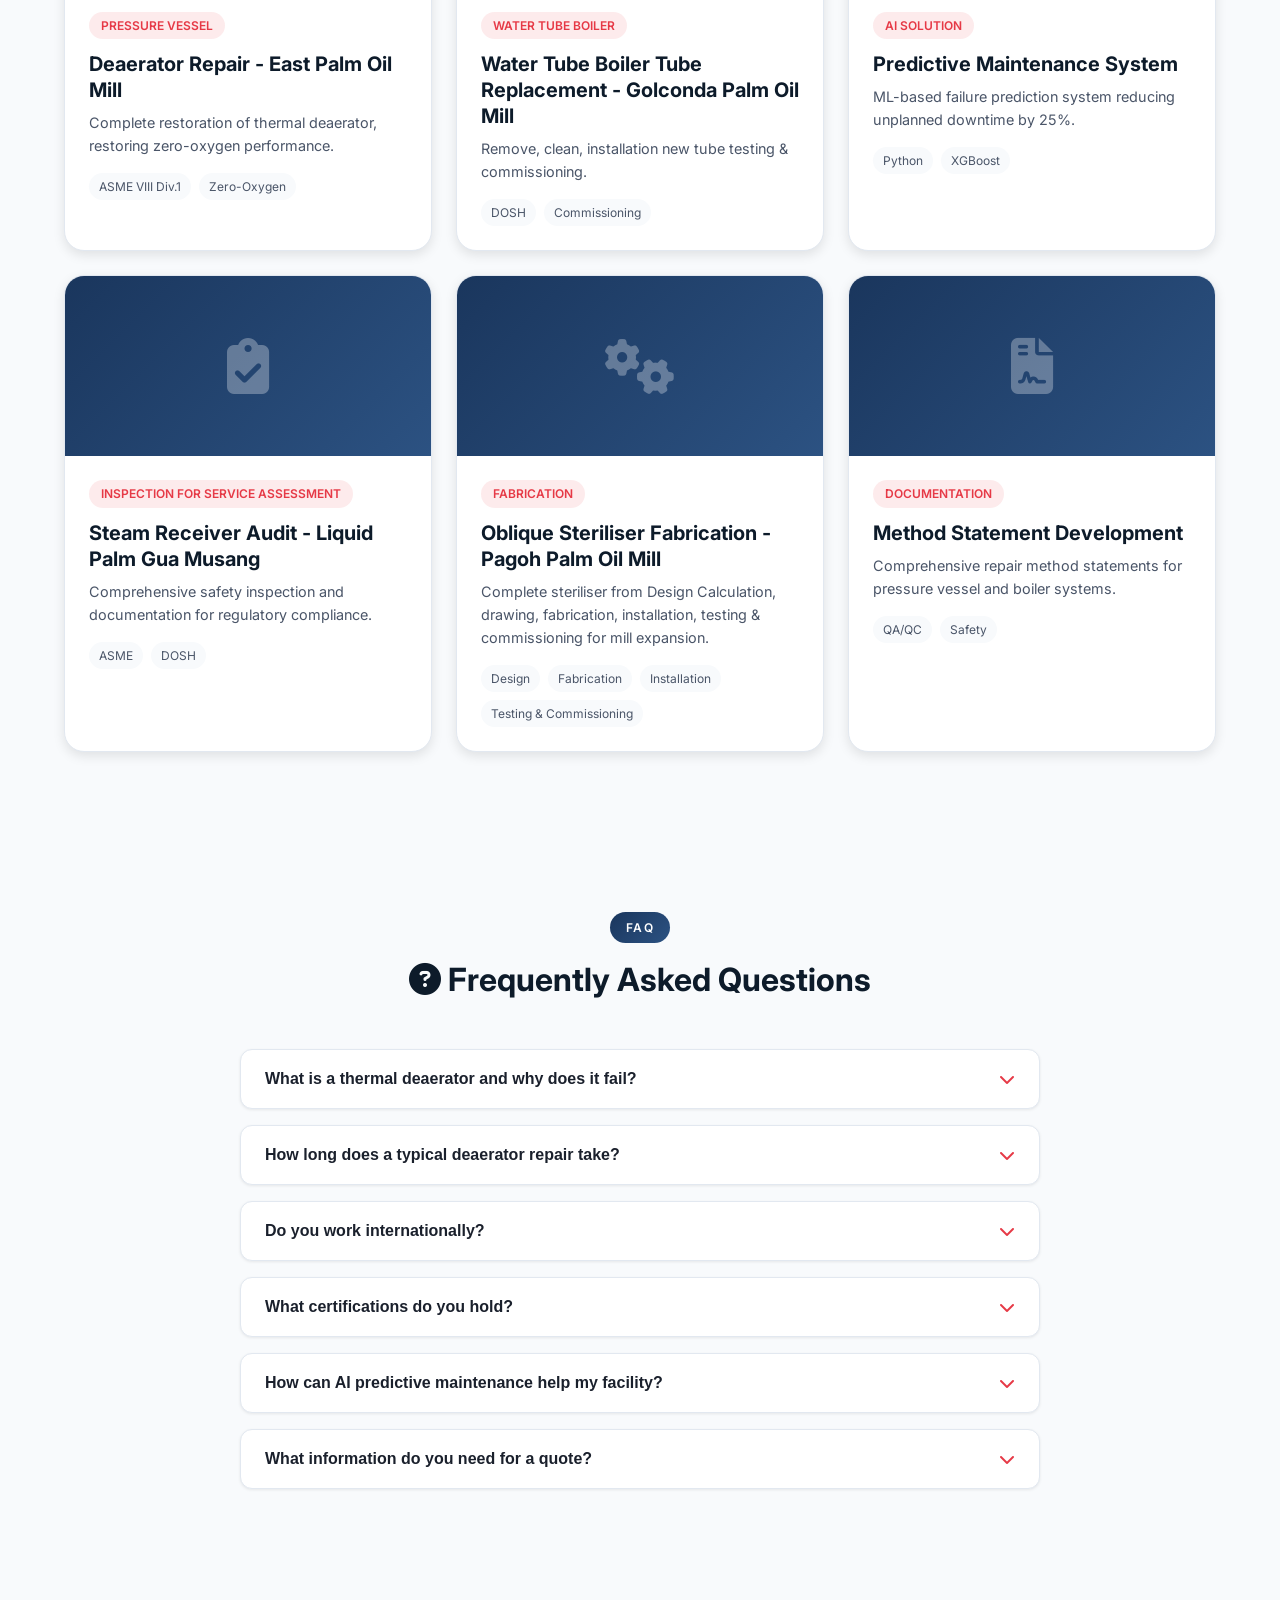
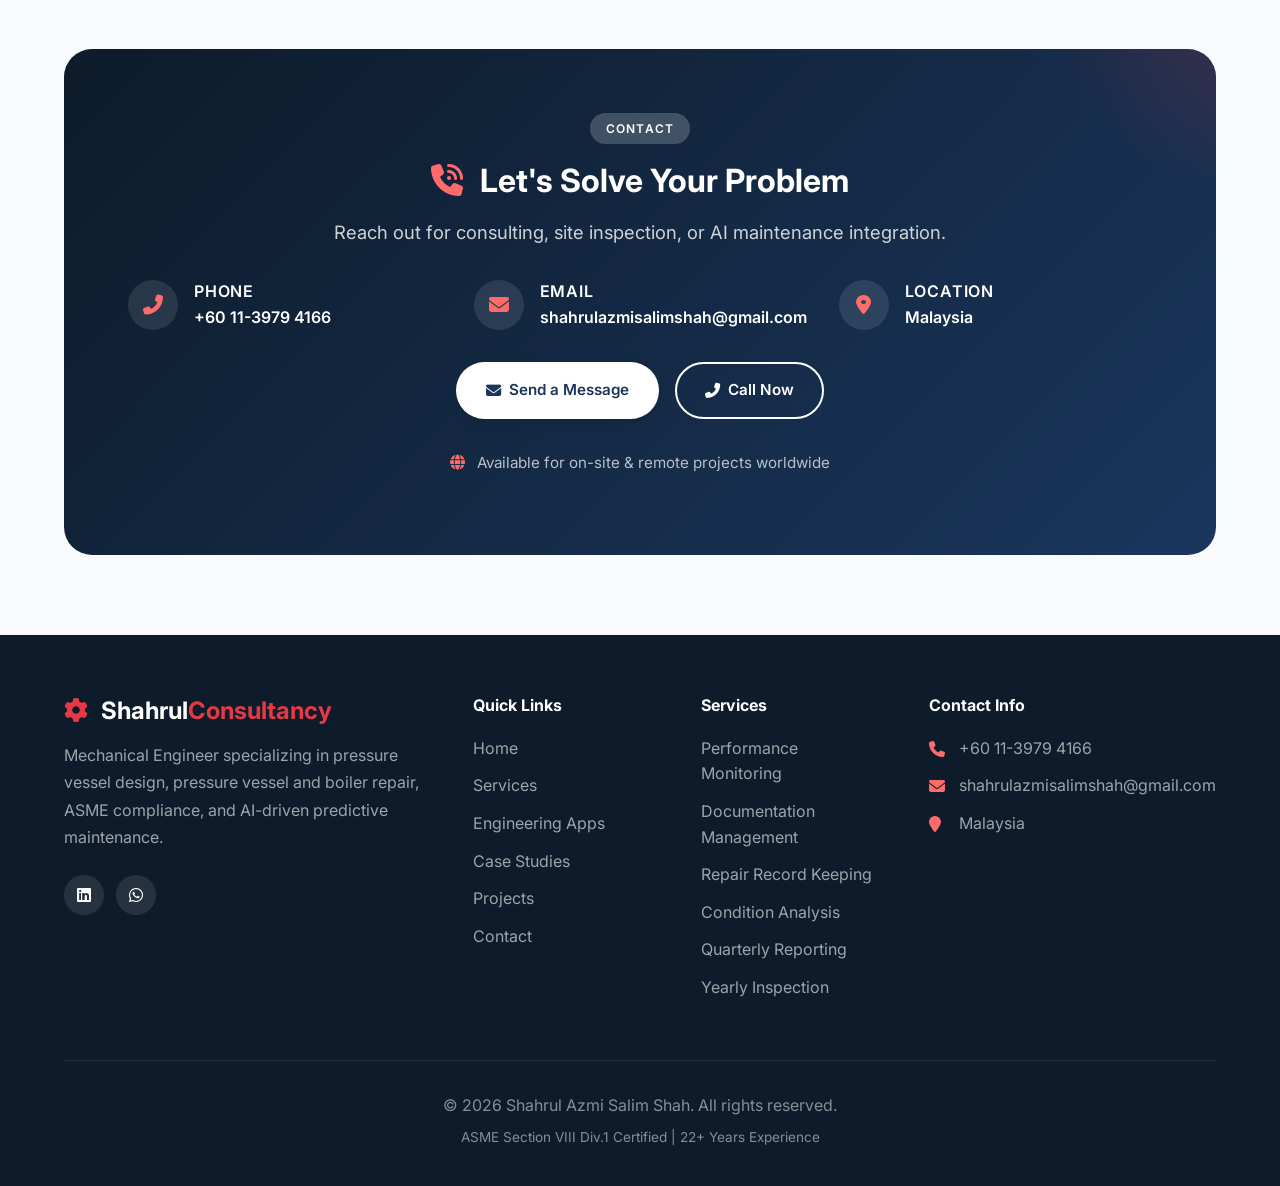
==== commit 9ca641b8: "Update index.html" ====
--- a/index.html
+++ b/index.html
@@ -83,7 +83,7 @@
     <div class="hero-photo">
       <div class="photo-wrapper">
           <div class="photo-img">
-           <img src="my_photo.png" width="120" height="200" alt="">
+           <img src="my_photo.png" width="120" height="165" alt="">
            </div>
         <div class="photo-accent"></div>
         <p class="photo-caption">Shahrul Azmi Salim Shah</p>
--- a/style.css
+++ b/style.css
@@ -539,13 +539,13 @@
 
 .photo-wrapper {
   position: relative;
-  width: 150px;
-  height: 150px;
+  width: 250px;
+  height: 350px;
 }
 
 .photo-img {
-  width: 80%;
-  height: 80%;
+  width: 100%;
+  height: 100%;
   border-radius: var(--radius-xl);
   overflow: hidden;
   box-shadow: 0 20px 40px rgba(0, 0, 0, 0.3);
@@ -555,14 +555,14 @@
 
 .photo-img img {
   width: 100%;
-  height: 80%;
+  height: 100%;
   object-fit: cover;
   object-position: center top;
 }
 
 .photo-placeholder {
   width: 100%;
-  height: 80%;
+  height: 100%;
   background: linear-gradient(135deg, #2c5282, #1a365d);
   border-radius: var(--radius-xl);
   display: flex;
@@ -579,7 +579,7 @@
   top: -15px;
   right: -15px;
   width: 60px;
-  height: 60px;
+  height: 100px;
   background: var(--accent);
   border-radius: 50%;
   opacity: 0.5;
